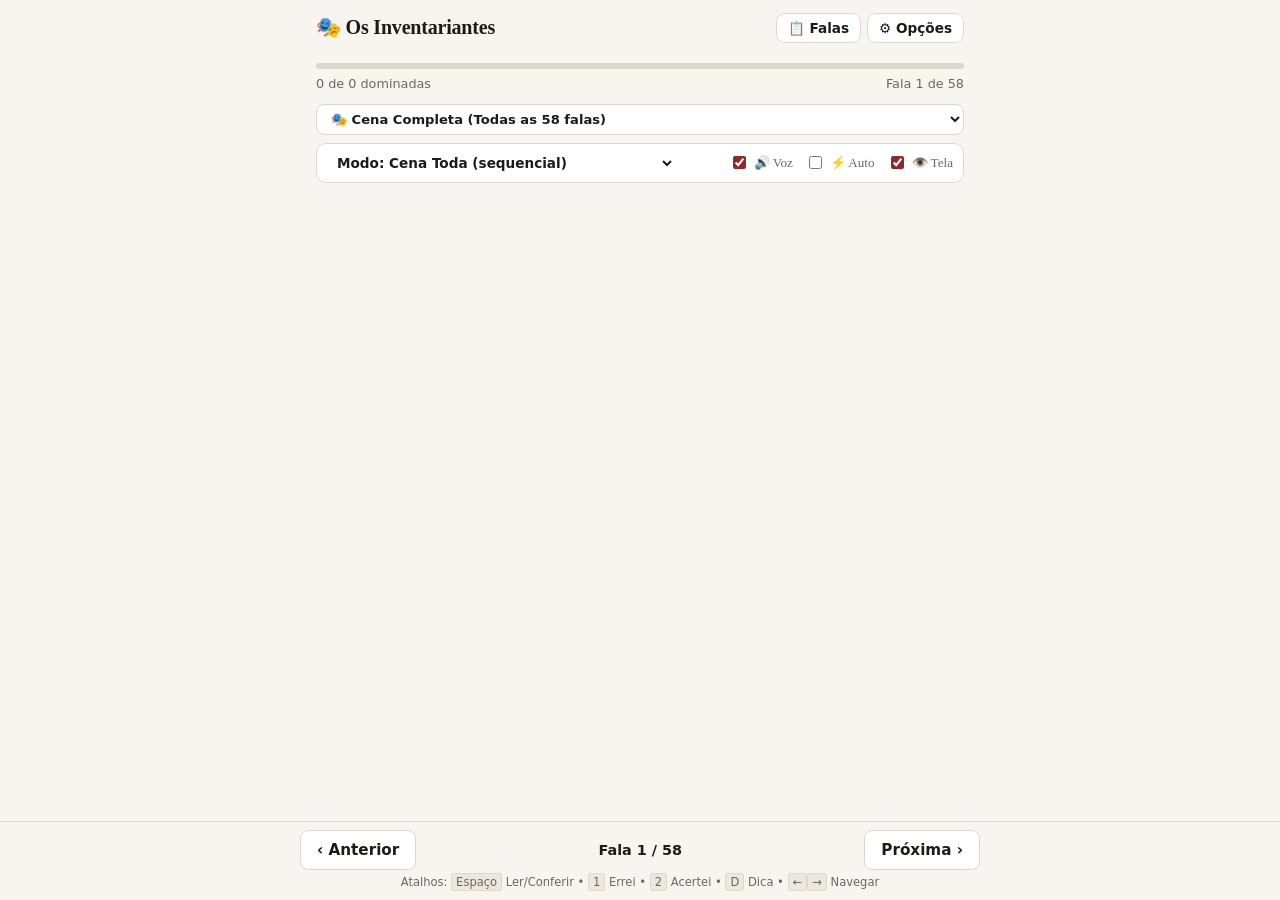
==== Ensaio · Os Inventariantes.html @ 1f0f0ea5 "feat: memorizador teatral PWA com modos de ensaio e audio do elenco" ====
<!DOCTYPE html>
<html lang="pt-BR">
<head>
  <meta charset="utf-8">
  <meta name="viewport" content="width=device-width, initial-scale=1, viewport-fit=cover">
  <meta name="theme-color" content="#8e2a2a">
  <meta name="apple-mobile-web-app-capable" content="yes">
  <meta name="apple-mobile-web-app-status-bar-style" content="black-translucent">
  <meta name="apple-mobile-web-app-title" content="Ensaio">
  <link rel="manifest" href="manifest.json">
  <link rel="icon" type="image/svg+xml" href="icon.svg">
  <link rel="apple-touch-icon" href="icon.svg">
  <title>🎭 Ensaio Teatral · Os Inventariantes</title>
  <style>
    :root {
      --bg: #f8f5f0;
      --card-bg: #ffffff;
      --fg: #1d1b18;
      --fg-muted: #6e675d;
      --border: #dfd7cb;
      --border-subtle: #eee7dc;
      --accent: #8e2a2a;
      --accent-hover: #752020;
      --accent-soft: rgba(142, 42, 42, 0.08);
      --accent-text: #ffffff;
      --success: #2e7d32;
      --success-soft: rgba(46, 125, 50, 0.12);
      --danger: #c62828;
      --danger-soft: rgba(198, 40, 40, 0.12);
      --hint-bg: #fff8e1;
      --hint-border: #ffd54f;
      --hint-fg: #8d6e15;
      --recording: #e53935;
      --shadow-sm: 0 2px 6px rgba(0, 0, 0, 0.04);
      --shadow-md: 0 4px 14px rgba(0, 0, 0, 0.07);
      box-sizing: border-box;
      padding-top: env(safe-area-inset-top, 0px);
      padding-bottom: env(safe-area-inset-bottom, 0px);
    }

    @media (prefers-color-scheme: dark) {
      :root:not([data-theme="light"]) {
        --bg: #141311;
        --card-bg: #1e1b17;
        --fg: #ede7dc;
        --fg-muted: #9c9486;
        --border: #353028;
        --border-subtle: #25221c;
        --accent: #e06e5e;
        --accent-hover: #ea8172;
        --accent-soft: rgba(224, 110, 94, 0.14);
        --accent-text: #141311;
        --success: #66bb6a;
        --success-soft: rgba(102, 187, 106, 0.15);
        --danger: #ef5350;
        --danger-soft: rgba(239, 83, 80, 0.15);
        --hint-bg: #2b2513;
        --hint-border: #795d13;
        --hint-fg: #ffe082;
        --recording: #ef5350;
        --shadow-sm: 0 2px 6px rgba(0, 0, 0, 0.25);
        --shadow-md: 0 4px 14px rgba(0, 0, 0, 0.35);
      }
    }

    :root[data-theme="dark"] {
      --bg: #141311;
      --card-bg: #1e1b17;
      --fg: #ede7dc;
      --fg-muted: #9c9486;
      --border: #353028;
      --border-subtle: #25221c;
      --accent: #e06e5e;
      --accent-hover: #ea8172;
      --accent-soft: rgba(224, 110, 94, 0.14);
      --accent-text: #141311;
      --success: #66bb6a;
      --success-soft: rgba(102, 187, 106, 0.15);
      --danger: #ef5350;
      --danger-soft: rgba(239, 83, 80, 0.15);
      --hint-bg: #2b2513;
      --hint-border: #795d13;
      --hint-fg: #ffe082;
      --recording: #ef5350;
    }

    *, *:before, *:after { box-sizing: inherit; }

    body {
      margin: 0;
      background: var(--bg);
      color: var(--fg);
      font-family: Georgia, 'Palatino Linotype', 'Book Antiqua', serif;
      line-height: 1.55;
      -webkit-font-smoothing: antialiased;
      -webkit-tap-highlight-color: transparent;
    }

    button, input, select, textarea {
      font-family: system-ui, -apple-system, BlinkMacSystemFont, "Segoe UI", Roboto, sans-serif;
    }

    .app-container {
      max-width: 680px;
      margin: 0 auto;
      padding: 12px 16px 88px;
      min-height: 100vh;
      display: flex;
      flex-direction: column;
    }

    /* HEADER */
    .app-header {
      margin-bottom: 12px;
    }

    .header-top {
      display: flex;
      justify-content: space-between;
      align-items: center;
      gap: 10px;
      margin-bottom: 8px;
    }

    .play-title {
      font-size: 1.25rem;
      font-weight: 700;
      margin: 0;
      letter-spacing: -0.01em;
      white-space: nowrap;
      overflow: hidden;
      text-overflow: ellipsis;
      display: flex;
      align-items: center;
      gap: 6px;
    }

    .header-actions {
      display: flex;
      gap: 6px;
    }

    .btn-header {
      background: var(--card-bg);
      border: 1px solid var(--border);
      color: var(--fg);
      border-radius: 9px;
      padding: 6px 11px;
      font-size: 0.85rem;
      font-weight: 600;
      cursor: pointer;
      display: inline-flex;
      align-items: center;
      gap: 4px;
      transition: all 0.15s ease;
      touch-action: manipulation;
    }
    .btn-header:hover {
      background: var(--border-subtle);
      border-color: var(--fg-muted);
    }

    /* TABS DE PERSONAGEM */
    .character-tabs {
      display: flex;
      gap: 8px;
      margin: 8px 0;
      overflow-x: auto;
      padding-bottom: 4px;
      scrollbar-width: none;
    }
    .character-tabs::-webkit-scrollbar { display: none; }

    .char-tab {
      background: var(--card-bg);
      border: 1px solid var(--border);
      color: var(--fg-muted);
      border-radius: 10px;
      padding: 8px 16px;
      font-size: 0.95rem;
      font-weight: 600;
      cursor: pointer;
      display: flex;
      align-items: center;
      gap: 6px;
      white-space: nowrap;
      transition: all 0.18s ease;
      touch-action: manipulation;
    }
    .char-tab.active {
      background: var(--accent);
      border-color: var(--accent);
      color: var(--accent-text);
      box-shadow: var(--shadow-sm);
    }
    .char-badge {
      font-size: 0.72rem;
      padding: 2px 7px;
      border-radius: 12px;
      background: rgba(0,0,0,0.07);
    }
    .char-tab.active .char-badge {
      background: rgba(255,255,255,0.22);
    }

    /* PROGRESS BAR */
    .progress-section {
      margin: 8px 0 10px;
    }
    .progress-bar-bg {
      height: 6px;
      background: var(--border);
      border-radius: 4px;
      overflow: hidden;
    }
    .progress-bar-fill {
      height: 100%;
      background: var(--accent);
      width: 0%;
      transition: width 0.3s ease;
    }
    .progress-info {
      display: flex;
      justify-content: space-between;
      font-size: 0.8rem;
      color: var(--fg-muted);
      margin-top: 5px;
      font-family: system-ui, sans-serif;
    }

    /* FILTRO DE BEATS DRAMÁTICOS */
    .beat-selector-bar {
      margin-bottom: 8px;
    }
    .beat-select {
      width: 100%;
      background: var(--card-bg);
      border: 1px solid var(--border);
      border-radius: 8px;
      padding: 6px 10px;
      font-size: 0.82rem;
      font-weight: 600;
      color: var(--fg);
      cursor: pointer;
    }

    /* TOOLBAR ROW */
    .toolbar-row {
      display: flex;
      justify-content: space-between;
      align-items: center;
      gap: 8px;
      flex-wrap: wrap;
      background: var(--card-bg);
      border: 1px solid var(--border);
      border-radius: 10px;
      padding: 6px 10px;
      margin-bottom: 10px;
    }
    .mode-select {
      background: transparent;
      border: none;
      color: var(--fg);
      font-size: 0.85rem;
      font-weight: 700;
      cursor: pointer;
      padding: 4px 6px;
      border-radius: 6px;
    }
    .mode-select:focus {
      outline: 2px solid var(--accent);
    }
    .toolbar-toggles {
      display: flex;
      gap: 12px;
      align-items: center;
    }
    .toggle-chip {
      font-size: 0.82rem;
      color: var(--fg-muted);
      cursor: pointer;
      display: flex;
      align-items: center;
      gap: 5px;
      user-select: none;
    }
    .toggle-chip input {
      accent-color: var(--accent);
      cursor: pointer;
    }

    /* STATUS DE VOZ E TOAST */
    .status-toast {
      font-size: 0.8rem;
      color: var(--fg-muted);
      font-family: system-ui, sans-serif;
      margin-bottom: 6px;
      min-height: 1.2em;
    }

    /* ÁREA DO ENSAIO */
    .rehearsal-card-container {
      flex: 1;
    }

    /* DIDASCÁLIA / AÇÃO DE CENA */
    .scene-direction {
      font-style: italic;
      color: var(--fg-muted);
      font-size: 0.92rem;
      background: var(--accent-soft);
      border-left: 3px solid var(--accent);
      padding: 8px 12px;
      border-radius: 6px;
      margin-bottom: 12px;
      line-height: 1.45;
    }

    /* CARTÃO DA DEIXA (CUE) */
    .cue-card {
      background: var(--card-bg);
      border: 1px solid var(--border);
      border-left: 4px solid var(--accent);
      border-radius: 12px;
      padding: 12px 14px;
      margin-bottom: 12px;
      box-shadow: var(--shadow-sm);
    }
    .cue-header {
      display: flex;
      justify-content: space-between;
      align-items: center;
      margin-bottom: 6px;
      flex-wrap: wrap;
      gap: 6px;
    }
    .cue-tag {
      font-size: 0.72rem;
      text-transform: uppercase;
      letter-spacing: 0.08em;
      font-weight: 700;
      color: var(--accent);
      font-family: system-ui, sans-serif;
      display: flex;
      align-items: center;
      gap: 6px;
    }
    .cue-actions {
      display: flex;
      gap: 6px;
      align-items: center;
    }
    .btn-cue-audio {
      background: transparent;
      border: 1px solid var(--border);
      border-radius: 6px;
      font-size: 0.75rem;
      padding: 3px 8px;
      cursor: pointer;
      color: var(--fg);
      font-weight: 600;
      transition: all 0.15s;
    }
    .btn-cue-audio:hover {
      border-color: var(--accent);
      color: var(--accent);
    }
    .btn-cue-record {
      background: transparent;
      border: 1px solid var(--border);
      border-radius: 6px;
      font-size: 0.75rem;
      padding: 3px 8px;
      cursor: pointer;
      color: var(--recording);
      font-weight: 600;
      transition: all 0.15s;
    }
    .cue-text {
      font-size: 1.05rem;
      color: var(--fg-muted);
      font-style: italic;
      line-height: 1.45;
      margin: 0;
    }
    .cue-highlight-end {
      color: var(--fg);
      font-weight: 600;
      font-style: normal;
    }

    /* CARTÃO DA FALA PRINCIPAL */
    .speech-card {
      background: var(--card-bg);
      border: 1px solid var(--border);
      border-radius: 14px;
      padding: 18px;
      box-shadow: var(--shadow-md);
      position: relative;
    }

    .card-meta-row {
      display: flex;
      justify-content: space-between;
      align-items: center;
      margin-bottom: 10px;
      padding-bottom: 8px;
      border-bottom: 1px solid var(--border-subtle);
    }
    .speaker-meta-left {
      display: flex;
      align-items: center;
      gap: 8px;
    }
    .speaker-name {
      font-family: system-ui, sans-serif;
      font-size: 0.88rem;
      font-weight: 700;
      letter-spacing: 0.08em;
      text-transform: uppercase;
      color: var(--fg);
    }
    .real-audio-badge {
      font-size: 0.7rem;
      padding: 2px 7px;
      border-radius: 10px;
      background: rgba(229, 57, 53, 0.12);
      color: var(--recording);
      font-weight: 700;
      font-family: system-ui, sans-serif;
    }
    .mastery-pill {
      font-family: system-ui, sans-serif;
      font-size: 0.78rem;
      font-weight: 600;
      padding: 3px 10px;
      border-radius: 12px;
      background: var(--border-subtle);
      color: var(--fg-muted);
    }
    .mastery-pill.lv0 { background: rgba(198, 40, 40, 0.1); color: var(--danger); }
    .mastery-pill.lv1, .mastery-pill.lv2 { background: rgba(230, 150, 0, 0.15); color: #b7791f; }
    .mastery-pill.lv3, .mastery-pill.lv4 { background: var(--success-soft); color: var(--success); }

    /* TEXTO DA FALA */
    .speech-content {
      font-size: 1.25rem;
      line-height: 1.6;
      margin: 14px 0 20px;
      word-break: break-word;
    }
    .speech-content .rubric {
      font-family: system-ui, sans-serif;
      font-style: italic;
      color: var(--fg-muted);
      font-size: 0.95rem;
      display: inline;
      padding: 0 3px;
    }
    .masked-word {
      letter-spacing: 0.12em;
      color: var(--fg-muted);
      font-weight: 600;
      background: var(--border-subtle);
      padding: 0 4px;
      border-radius: 4px;
    }
    .first-letter-word {
      color: var(--fg);
      font-weight: 700;
      background: var(--border-subtle);
      padding: 0 3px;
      border-radius: 3px;
    }
    .first-letter-word .dots {
      color: var(--fg-muted);
      letter-spacing: 0.08em;
      font-weight: normal;
    }
    .hint-revealed {
      background: var(--hint-bg);
      border-bottom: 2px solid var(--hint-border);
      color: var(--hint-fg);
      font-weight: 700;
      padding: 0 4px;
      border-radius: 3px;
    }
    .full-memory-placeholder {
      display: inline-block;
      font-style: italic;
      color: var(--fg-muted);
      font-size: 1rem;
      padding: 12px;
      background: var(--border-subtle);
      border-radius: 8px;
      width: 100%;
      text-align: center;
    }

    /* MODO PING-PONG / TIMER */
    .pingpong-timer-box {
      margin-bottom: 14px;
      text-align: center;
      padding: 12px;
      background: var(--accent-soft);
      border-radius: 10px;
      border: 1px solid var(--accent);
    }
    .pingpong-countdown {
      font-size: 2.2rem;
      font-weight: 800;
      color: var(--accent);
      font-family: system-ui, sans-serif;
      line-height: 1;
    }
    .pingpong-label {
      font-size: 0.82rem;
      color: var(--fg-muted);
      margin-top: 4px;
    }

    /* BARRA DE GRAVAÇÃO ATIVA */
    .recording-bar {
      display: flex;
      align-items: center;
      justify-content: space-between;
      padding: 8px 12px;
      background: rgba(229, 57, 53, 0.12);
      border: 1px solid var(--recording);
      border-radius: 8px;
      margin-bottom: 12px;
      font-family: system-ui, sans-serif;
      font-size: 0.85rem;
      color: var(--recording);
      font-weight: 700;
    }
    .recording-pulse {
      display: inline-block;
      width: 10px;
      height: 10px;
      border-radius: 50%;
      background: var(--recording);
      animation: pulse 1s infinite;
      margin-right: 6px;
    }
    @keyframes pulse {
      0% { opacity: 1; transform: scale(1); }
      50% { opacity: 0.3; transform: scale(1.3); }
      100% { opacity: 1; transform: scale(1); }
    }

    /* BOTÕES DE AÇÃO */
    .action-row {
      display: flex;
      gap: 10px;
      flex-wrap: wrap;
      align-items: center;
      margin-top: 14px;
    }

    .btn {
      min-height: 48px;
      padding: 0 18px;
      border-radius: 10px;
      font-size: 0.95rem;
      font-weight: 600;
      border: 1px solid var(--border);
      background: var(--card-bg);
      color: var(--fg);
      cursor: pointer;
      display: inline-flex;
      align-items: center;
      justify-content: center;
      gap: 6px;
      transition: transform 0.1s ease, background 0.15s ease, border-color 0.15s ease;
      touch-action: manipulation;
    }
    .btn:active {
      transform: scale(0.97);
    }
    .btn-primary {
      background: var(--accent);
      border-color: var(--accent);
      color: var(--accent-text);
      flex: 1;
      min-width: 140px;
    }
    .btn-primary:hover {
      background: var(--accent-hover);
      border-color: var(--accent-hover);
    }
    .btn-success {
      background: var(--success);
      border-color: var(--success);
      color: #fff;
      flex: 1;
    }
    .btn-danger {
      background: var(--danger);
      border-color: var(--danger);
      color: #fff;
      flex: 1;
    }
    .btn-hint {
      background: var(--hint-bg);
      border-color: var(--hint-border);
      color: var(--hint-fg);
    }
    .btn-record {
      border-color: var(--recording);
      color: var(--recording);
    }

    /* FOOTER FIXO / NAVEGAÇÃO */
    .app-footer {
      position: fixed;
      bottom: 0;
      left: 0;
      right: 0;
      background: var(--bg);
      border-top: 1px solid var(--border);
      padding: 8px 16px;
      padding-bottom: max(8px, env(safe-area-inset-bottom, 8px));
      z-index: 100;
      backdrop-filter: blur(10px);
      -webkit-backdrop-filter: blur(10px);
    }
    .footer-inner {
      max-width: 680px;
      margin: 0 auto;
    }
    .nav-controls {
      display: flex;
      justify-content: space-between;
      align-items: center;
      gap: 8px;
    }
    .btn-nav {
      background: var(--card-bg);
      border: 1px solid var(--border);
      color: var(--fg);
      border-radius: 8px;
      padding: 10px 16px;
      font-size: 0.95rem;
      font-weight: 600;
      cursor: pointer;
      touch-action: manipulation;
    }
    .btn-nav:disabled {
      opacity: 0.3;
      cursor: not-allowed;
    }
    .btn-nav-center {
      background: transparent;
      border: none;
      color: var(--fg);
      font-size: 0.9rem;
      font-weight: 700;
      cursor: pointer;
      padding: 8px;
      border-radius: 6px;
    }
    .keyboard-guide {
      font-size: 0.72rem;
      color: var(--fg-muted);
      text-align: center;
      margin-top: 4px;
      font-family: system-ui, sans-serif;
    }
    kbd {
      background: var(--border-subtle);
      border: 1px solid var(--border);
      border-radius: 3px;
      padding: 1px 4px;
      font-family: inherit;
    }

    /* MODAIS */
    .modal-backdrop {
      position: fixed;
      top: 0;
      left: 0;
      right: 0;
      bottom: 0;
      background: rgba(0, 0, 0, 0.6);
      z-index: 1000;
      display: flex;
      align-items: center;
      justify-content: center;
      padding: 16px;
      backdrop-filter: blur(4px);
    }
    .modal-backdrop[hidden] {
      display: none !important;
    }
    .modal-content {
      background: var(--bg);
      color: var(--fg);
      border: 1px solid var(--border);
      border-radius: 16px;
      width: 100%;
      max-width: 580px;
      max-height: 85vh;
      display: flex;
      flex-direction: column;
      box-shadow: 0 10px 30px rgba(0,0,0,0.3);
      overflow: hidden;
    }
    .modal-header {
      display: flex;
      justify-content: space-between;
      align-items: center;
      padding: 14px 18px;
      border-bottom: 1px solid var(--border);
    }
    .modal-header h2 {
      font-size: 1.15rem;
      margin: 0;
    }
    .btn-close {
      background: transparent;
      border: none;
      font-size: 1.4rem;
      cursor: pointer;
      color: var(--fg-muted);
      padding: 0 6px;
      line-height: 1;
    }
    .modal-filter-tabs {
      display: flex;
      gap: 6px;
      padding: 10px 18px;
      border-bottom: 1px solid var(--border-subtle);
      background: var(--card-bg);
      overflow-x: auto;
    }
    .filter-tab {
      background: transparent;
      border: 1px solid var(--border);
      color: var(--fg-muted);
      border-radius: 20px;
      padding: 4px 12px;
      font-size: 0.8rem;
      cursor: pointer;
      white-space: nowrap;
    }
    .filter-tab.active {
      background: var(--accent);
      border-color: var(--accent);
      color: var(--accent-text);
    }
    .modal-body {
      padding: 16px 18px;
      overflow-y: auto;
      flex: 1;
    }

    /* LISTA DO ÍNDICE */
    .index-item {
      padding: 10px 12px;
      border-radius: 8px;
      border: 1px solid var(--border-subtle);
      background: var(--card-bg);
      margin-bottom: 8px;
      cursor: pointer;
      display: flex;
      flex-direction: column;
      gap: 4px;
      transition: border-color 0.15s;
    }
    .index-item:hover {
      border-color: var(--accent);
    }
    .index-item.current {
      border-color: var(--accent);
      background: var(--accent-soft);
    }
    .index-item-meta {
      display: flex;
      justify-content: space-between;
      font-size: 0.78rem;
      font-family: system-ui, sans-serif;
    }
    .index-item-who {
      font-weight: 700;
      color: var(--fg);
    }
    .index-item-text {
      font-size: 0.92rem;
      color: var(--fg-muted);
      white-space: nowrap;
      overflow: hidden;
      text-overflow: ellipsis;
      margin: 0;
    }

    /* FORMULÁRIO DE OPÇÕES */
    .form-group {
      margin-bottom: 16px;
    }
    .form-group label {
      display: block;
      font-size: 0.85rem;
      font-weight: 600;
      margin-bottom: 6px;
      color: var(--fg);
      font-family: system-ui, sans-serif;
    }
    .form-control {
      width: 100%;
      padding: 8px 12px;
      border-radius: 8px;
      border: 1px solid var(--border);
      background: var(--card-bg);
      color: var(--fg);
      font-size: 0.9rem;
    }
    .voice-select-row {
      display: flex;
      gap: 8px;
      align-items: center;
    }
    textarea.form-control {
      font-family: monospace;
      font-size: 0.82rem;
      min-height: 160px;
      resize: vertical;
    }
  </style>
</head>
<body>
  <div class="app-container">
    <!-- HEADER -->
    <header class="app-header">
      <div class="header-top">
        <h1 class="play-title" id="playTitle">🎭 Os Inventariantes</h1>
        <div class="header-actions">
          <button id="btnOpenIndex" class="btn-header" title="Índice de Falas (Atalho: I)">📋 Falas</button>
          <button id="btnOpenSettings" class="btn-header" title="Opções & Vozes">⚙️ Opções</button>
        </div>
      </div>

      <!-- Abas de Personagens -->
      <div class="character-tabs" id="characterTabs"></div>

      <!-- Barra de Progresso e Métricas -->
      <div class="progress-section">
        <div class="progress-bar-bg">
          <div class="progress-bar-fill" id="progressBar"></div>
        </div>
        <div class="progress-info">
          <span id="masteryText">0 de 0 dominadas</span>
          <span id="counterText">Fala 1 de 58</span>
        </div>
      </div>

      <!-- Filtro de Beats Dramáticos -->
      <div class="beat-selector-bar">
        <select id="selectBeat" class="beat-select" title="Filtrar por bloco dramático da cena">
          <option value="all">🎭 Cena Completa (Todas as 58 falas)</option>
          <option value="0">Beat 1: A Fuga & A Captura (Falas 1-11)</option>
          <option value="1">Beat 2: A Arma & O Desprezo (Falas 12-23)</option>
          <option value="2">Beat 3: Os Primeiros Disparos (Falas 24-34)</option>
          <option value="3">Beat 4: O Desabafo dos 10 Anos (Falas 35-44)</option>
          <option value="4">Beat 5: A Loucura & Clímax (Falas 45-58)</option>
        </select>
      </div>

      <!-- Barra de Modos e Áudio -->
      <div class="toolbar-row">
        <div>
          <select id="selectMode" class="mode-select" title="Modo de ensaio">
            <option value="cena">Modo: Cena Toda (sequencial)</option>
            <option value="minhas">Modo: Só Minhas Falas + Deixas</option>
            <option value="fraquezas">Modo: Foco nas Fraquezas</option>
            <option value="pingpong">Modo: Ping-Pong de Deixas (Reflexo)</option>
            <option value="ponto">Modo: Ponto Eletrônico (Fone de Ouvido)</option>
          </select>
        </div>
        <div class="toolbar-toggles">
          <label class="toggle-chip" title="Ouvir áudio da fala do colega">
            <input type="checkbox" id="chkVoice" checked>
            <span>🔊 Voz</span>
          </label>
          <label class="toggle-chip" title="Avançar sozinho quando o colega terminar">
            <input type="checkbox" id="chkAutoAdvance">
            <span>⚡ Auto</span>
          </label>
          <label class="toggle-chip" title="Manter tela do celular ligada no ensaio">
            <input type="checkbox" id="chkWakeLock" checked>
            <span>👁️ Tela</span>
          </label>
        </div>
      </div>
      <div class="status-toast" id="statusMessage"></div>
    </header>

    <!-- ÁREA PRINCIPAL DO ENSAIO -->
    <main id="mainApp" class="rehearsal-card-container">
      <!-- Injetado dinamicamente via JavaScript -->
    </main>

    <!-- NAVEGAÇÃO FIXA NO RODAPÉ -->
    <footer class="app-footer">
      <div class="footer-inner">
        <div class="nav-controls">
          <button id="btnPrev" class="btn-nav" title="Fala anterior (←)">‹ Anterior</button>
          <button id="btnNavIndex" class="btn-nav-center" title="Abrir índice completo">
            <span id="navCounterLabel">Fala 1 / 58</span>
          </button>
          <button id="btnNext" class="btn-nav" title="Próxima fala (→)">Próxima ›</button>
        </div>
        <div class="keyboard-guide">
          Atalhos: <kbd>Espaço</kbd> Ler/Conferir • <kbd>1</kbd> Errei • <kbd>2</kbd> Acertei • <kbd>D</kbd> Dica • <kbd>←</kbd><kbd>→</kbd> Navegar
        </div>
      </div>
    </footer>
  </div>

  <!-- MODAL: ÍNDICE DE FALAS -->
  <div id="modalIndex" class="modal-backdrop" hidden>
    <div class="modal-content">
      <div class="modal-header">
        <h2>📋 Falas da Cena</h2>
        <button id="btnCloseIndex" class="btn-close" aria-label="Fechar">&times;</button>
      </div>
      <div class="modal-filter-tabs">
        <button class="filter-tab active" data-filter="all">Todas</button>
        <button class="filter-tab" data-filter="mine">Minhas falas</button>
        <button class="filter-tab" data-filter="weak">Em aprendizado</button>
        <button class="filter-tab" data-filter="recorded">Com voz real 🎙️</button>
      </div>
      <div class="modal-body" id="indexListContainer"></div>
    </div>
  </div>

  <!-- MODAL: OPÇÕES, VOZES E ROTEIRO -->
  <div id="modalSettings" class="modal-backdrop" hidden>
    <div class="modal-content">
      <div class="modal-header">
        <h2>⚙️ Opções & Vozes do Elenco</h2>
        <button id="btnCloseSettings" class="btn-close" aria-label="Fechar">&times;</button>
      </div>
      <div class="modal-body">
        <!-- Nível A: Seletor de Vozes Nativas do Celular -->
        <div class="form-group">
          <label>🎙️ Voz do Celular para SÉRGIO:</label>
          <div class="voice-select-row">
            <select id="voiceSelect_SERGIO" class="form-control"></select>
            <button class="btn" style="min-height:38px; padding:0 10px;" id="btnTestVoice_SERGIO">🔊</button>
          </div>
        </div>

        <div class="form-group">
          <label>🎙️ Voz do Celular para BÁRBARA:</label>
          <div class="voice-select-row">
            <select id="voiceSelect_BARBARA" class="form-control"></select>
            <button class="btn" style="min-height:38px; padding:0 10px;" id="btnTestVoice_BARBARA">🔊</button>
          </div>
        </div>

        <div class="form-group">
          <label for="rangeSpeechRate">Velocidade da Voz: <span id="rateLabel">0.95x</span></label>
          <input type="range" id="rangeSpeechRate" min="0.75" max="1.3" step="0.05" value="0.95" class="form-control">
        </div>

        <div class="form-group">
          <label>Gerenciar Áudios Reais Gravados:</label>
          <button id="btnClearAllRecordings" class="btn" style="width:100%; font-size:0.85rem; border-color:var(--border);">
            🗑️ Excluir todas as gravações de voz do elenco
          </button>
        </div>

        <div class="form-group">
          <label>Zerar Progresso:</label>
          <button id="btnResetProgress" class="btn" style="width:100%; border-color:var(--danger); color:var(--danger); font-size:0.85rem;">
            Zerar níveis de memorização deste personagem
          </button>
        </div>

        <hr style="border:none; border-top:1px solid var(--border); margin:20px 0;">

        <div class="form-group">
          <label for="scriptEditor">Texto da Peça (Formato Dramatúrgico):</label>
          <textarea id="scriptEditor" class="form-control"></textarea>
          <div style="display:flex; gap:8px; margin-top:8px;">
            <button id="btnSaveScript" class="btn btn-primary" style="flex:1;">Salvar e Carregar Texto</button>
            <button id="btnRestoreOriginal" class="btn" style="flex:1;">Restaurar "Os Inventariantes"</button>
          </div>
        </div>
      </div>
    </div>
  </div>

  <!-- TEXTO PADRÃO DA PEÇA -->
  <script type="text/plain" id="defaultPlay">**OS**** INVENTARIANTES**

**Texto Teatral de Walter Paiva (Adaptação Dramatúrgica Depurada e Lapidada)**

**Personagens:**

- **Juliano:** Um ancião mefítico (65 a 70 anos aproximadamente).

- **Bárbara:** Mulher de Juliano (60 a 65 anos aproximadamente).

- **Sérgio:** Filho de Juliano e Bárbara (35 anos aproximadamente).

**Cenário:**

Sala da casa de Sérgio. A linguagem cenográfica da peça deve traduzir uma atmosfera lúdica de sombria degradação.

*(Entra Juliano, um ancião mefítico pelas moléstias que o torturam com requintes de crueldade, movendo-se desesperadamente e com intensa fragilidade. Impossibilitado de falar, seus olhos turvos clamam por socorro. Em sua perseguição, entram Sérgio e Bárbara, cada qual com sua peculiar caracterização ameaçadora. Sérgio exala a agressividade irônica e cansada de quem definhou naquele ambiente; Bárbara traz uma rigidez contida, arrastando uma dor antiga. Sérgio delicia-se com a vulnerabilidade e o desespero do pai.)*

**SÉRGIO:** *(Sarcástico.)* Aonde vai com tanta pressa, papai?

**BÁRBARA:** Não corra, Juliano. Não corra mais!

**SÉRGIO:** Está desperdiçando seu tão precioso fôlego!

**BÁRBARA:** *(Tentando abraçá-lo com condescendência distante.)* Venha cá! *(Juliano tenta escapar das duas criaturas. Após correr muito, imobiliza-se. Está alucinado de dor. Fixa o olhar na plateia com grande dificuldade. Busca o olhar de Bárbara, mas ela desvia o rosto.)* O que está vendo, querido?

**SÉRGIO:** *(Dando uma gargalhada.)* Encontrou uma luz no fim do túnel? *(Aproxima-se.)* Aposto que é a morte vindo em sua direção... *(Juliano clama por todas as suas forças para fugir, mas não consegue mover um músculo sequer. Suas energias estão esgotadas. Fatalmente, só consegue suspirar.)*

**BÁRBARA:** *(Ajeita a cabeça de Juliano com frieza mecânica.)* Eu sabia que você não ia conseguir, Juliano. Sinto muito. *(Acomodando-o.)* Sente-se aqui e descanse.

**SÉRGIO:** *(Amarrando-o com ataduras usadas e sujas.)* Fique tranquilo. Isto é só para termos certeza de que você não fugirá de novo, seu cagão!

**BÁRBARA:** *(Censurando-o com voz seca.)* Sérgio!

**SÉRGIO:** *(Irônico.)* O que foi?

**BÁRBARA:** Você fala demais!

**SÉRGIO:** Como devo me dirigir a esta... assombração?

**BÁRBARA:** *(Chegando às lágrimas.)* Pare, Sérgio!

**SÉRGIO:** *(Abraçando-a.)* Ei, o que há? Nada disso, nada de lamentos. Já é tarde e todos têm seus objetivos nesta vida, *(Encara Juliano.)* por mais insanos que possam parecer a certos demônios... *(Voltando-se a Bárbara.)* E estamos aqui dispostos a cumprir a nossa missão "divina". Esqueceu, mamãe?

**BÁRBARA:** *(Encarando-o.)* Sérgio...

**SÉRGIO:** *(Acentuando a eloquência.)* Seja forte, dona Bárbara! Não deixe a emoção dissimular sua consciência. Pelo menos uma vez na vida, encare a realidade de frente!

**BÁRBARA:** *(Breve pausa. Vagarosamente, desenrola de um lenço um revólver. Fixa seu olhar em Juliano. Dirige-se a ele sendo seguida por Sérgio.)* Vamos acabar logo com isso. *(Sérgio aplaude. Juliano, atônito, procura livrar-se das amarras, mas não consegue.)*

**SÉRGIO:** Seja um bom menino e comporte-se!

**BÁRBARA:** *(Sentando-se ao lado de Juliano.)* Juliano, você está horrível. Seu aspecto é repugnante e nojento, o cheiro de sua pele chega a dar náuseas e você se sangra todo ao urinar.

**SÉRGIO:** *(Agarrando-o violentamente pelos testículos.)* Isto aqui fede, sangra e faz a gente vomitar! Está entendendo? *(Juliano solta um gemido abafado, quase desfalecendo.)* Que que há? Já cagou de novo? *(Examina-o. Grita.)* De novo? Sabe há quantos anos a gente aguenta isso? Alguma vez na vida você já limpou as suas cagadas? Responda!

**BÁRBARA:** *(Suspira.)* Não sabemos mais como cuidar de você, Juliano. Você não come mais nada. Não é mesmo, Sérgio? *(Sérgio continua examinando-o com desdém.)* Tudo lhe faz mal, Juliano. Também não sabemos quando descansa, pois você dorme com os olhos abertos! *(Amargurada.)* Estou assustada, Juliano. Não suporto mais!

**SÉRGIO:** *(Sorridente, pega a arma de Bárbara.)* Mas, veja só! Conseguimos, enfim, encontrar uma solução para esta tortura, um modo plenamente justo de realizar este ato de misericórdia familiar. *(Fitando-o nos olhos.)* Chame de eutanásia, se quiser.

**BÁRBARA:** Desejamos que tudo termine bem, Juliano. Sem dor, sem sofrimento...

**SÉRGIO:** Sem culpa, também!

**BÁRBARA:** Sim, é isto. Suplicamos que o destino decida tudo — somente ele.

**SÉRGIO:** *(Prepara o revólver entusiasticamente.)* Pronto: a “roleta russa” pode começar. O revólver é passado a cada jogador, que deverá acionar o gatilho contra a própria cabeça. Se a câmara estiver vazia e ressoar apenas um “clic”, muito bem: é um ponto. Do contrário, é o perdedor... *(Sorrindo.)* para sempre! *(Aponta a arma contra a própria têmpora.)* Posso começar? *(Momento de hesitação. O clima é tenso. Aciona o gatilho. Disparo 1 — Sérgio: apenas um "clic". Alívio sutil na cena. A arma é passada para Bárbara.)*

**BÁRBARA:** *(Colocando-se em pé.)* Sabe, Juliano. A proposta foi de Sérgio, mas eu gostei muito da ideia. Dessa forma não há injustiça, não há erro. Ninguém aqui está assassinando ninguém. Eu preciso acreditar que o destino de cada um aqui será o mesmo de antes, entende? Só estamos dando um jeito de apressar as coisas... *(Engatilha o revólver.)* Eu pensei que iria sofrer neste momento, Juliano. Mas, pelo contrário, estou sentindo uma sensação boa, muito boa. Uma sensação de alívio... *(Suspira.)* Sinto que talvez eu possa descansar, enfim. *(Virando-se para Sérgio, que lhe estende um sorriso.)* A propósito, Juliano, é preciso que saiba que, se você for o perdedor, um novo mundo será tomado em nossas vidas. *(Encarando-o.)* Mas, se um de nós deixar de viver, o outro continuará cuidando de você – amargurado ou não. *(Encostando a arma no crânio e fechando os olhos.)* Que tudo siga o seu caminho... *(Aciona o gatilho. Disparo 2 — Bárbara: apenas um “clic”. Chora em silêncio.)*

**SÉRGIO:** *(Toma a arma com ímpeto, encarando Juliano, que se contorce em pavor.)* Muito bem, meu pai: chegou a sua vez de jogar! Está ansioso, não? Dá para perceber. *(Forte.)* Eu queria ter um espelho aqui para você ver a sua fuça roxa de pavor!

**BÁRBARA:** Sérgio!

**SÉRGIO:** *(Extremamente irônico. Juliano tenta mover a cabeça.)* Oh, queira desculpar-me. Havia me esquecido que, além de mudo, você está quase completamente cego, também. É uma pena que talvez não consiga mesmo se ver assim: tão ativo, disposto, cheio de energia — até tentando lutar como um homem de verdade. *(Acentuando a eloquência.)* Só que é tarde demais para você buscar um ideal. *(Engatilha a arma. Aponta a arma para Juliano, que permanece inerte, incapaz de segurar o objeto.)* Mesmo que seja o ideal de viver! *(Constatando a incapacidade do pai, Sérgio encosta a arma na própria cabeça.)* Como você nunca consegue fazer nada... eu jogo por você! *(Aciona o gatilho. Disparo 3 — Sérgio joga por Juliano: câmara vazia. Permanece em silêncio por um segundo. Encarando a nuca de Juliano.)* Por que você voltou?

**BÁRBARA:** *(Em tom baixo.)* Ele não tinha para onde ir.

**SÉRGIO:** *(Rindo sem humor, numa respiração curta.)* Não tinha... Pai pródigo. Sumiu quando eu era um garoto e voltou dez anos atrás arrebentado, arrastando esse bagaço pra cá. *(Pausa.)* Dez anos. Limpando fralda. Lavando pus. Larguei o curso... larguei o trabalho... larguei tudo. Eu fiquei nesta casa por você, mãe.

*(Silêncio denso. Bárbara desvia o olhar lentamente, incapaz de olhar para Sérgio.)*

**SÉRGIO:** *(Voz baixa.)* Quando ele ainda tinha braço pra rachar a sua cara... eu entrava na frente. E quando ele voltou caindo aos pedaços... você nem precisou pedir. Eu vi nos seus olhos. Como é que eu ia embora?

**BÁRBARA:** *(Com voz rasgada.)* Eu devia ter mandado você ir.

**SÉRGIO:** *(Seco.)* Você nunca mandou.

**BÁRBARA:** *(Pausa longa. Olha para a parede desbotada.)* Eu sei. Eu tinha pavor de ficar sozinha com os restos dele. *(Passa a mão pelo próprio braço.)* Eu vi a sua vida parar aqui do meu lado, Sérgio... e eu me calei.

*(Sérgio engole em seco. Limpa o rosto com brutalidade. Respira fundo, força um sorriso largo e assume novamente uma postura empertigada, usando a teatralidade como escudo.)*

**SÉRGIO:** *(Com ironia grandiloquente.)* Mas passaram-se os anos, dona Bárbara... e é muito bom saber que, dentro de alguns instantes, eu poderei começar tudo de novo! Embora eu já esteja com esta idade e tão atormentado por tudo isso, pode acreditar que estou com mais garra do que nunca! Fatalmente, irei reconquistar o meu espaço neste mundo tão grande e maravilhoso! *(Olhando para o revólver.)* Ou, se o jogo do destino preferir assim, irei brilhar em outra dimensão. Lá no alto, com certeza, entre os mais lindos deuses do Olimpo! *(Dá uma risada histriônica. Encosta a arma na própria têmpora.)* Você admira esta minha força, não é mesmo, pai? Confesse! Eu sei o porquê: eu simplesmente represento toda aquela determinação que você sempre quis possuir um dia na vida e nunca conseguiu. Sempre evitou, fugiu ou fracassou! *(Segura o queixo de Juliano, direcionando o rosto do pai para si, embora saiba da visão quase nula dele.)* Olhe para mim, "papai"! Veja o meu sorriso, sinta o brilho dos meus olhos: eu quero que você olhe para mim! *(Sérgio aciona o gatilho. Disparo 4 — Sérgio: câmara vazia. Pausa. Sérgio sorri.)* Ainda está vivo? Até que suas pontes de safena estão mais sólidas do que eu pensava... *(Oferece o revólver a Bárbara. Bárbara recua dois passos, encarando a arma com pavor.)*

**BÁRBARA:** *(Grito contido.)* Chega!

**SÉRGIO:** *(Estranhando.)* O que houve?

**BÁRBARA:** Pare, Sérgio. Por favor, pare!

**SÉRGIO:** *(Segurando o revólver. Balança a cabeça negativamente.)* Não, minha mãe!

**BÁRBARA:** Sérgio! Pense bem no que estamos fazendo. Não tem sentido!

**SÉRGIO:** É claro que tem!

**BÁRBARA:** Sinto que vou morrer!

**SÉRGIO:** *(Num tom baixo, definitivo.)* Talvez, mãe!

**BÁRBARA:** Sérgio. Ouça-me!

**SÉRGIO:** É a sua vez de jogar, dona Bárbara. *(Grita.)* Jogue agora!

**BÁRBARA:** *(Súplice.)* Não...

**SÉRGIO:** *(Voz embargada.)* Pois, então, eu jogo por você!

**BÁRBARA:** *(Sobressalto.)* Não! *(Sérgio encosta a arma na própria cabeça e dispara. Disparo 5 — Sérgio joga por Bárbara: câmara vazia. O estalo seco ecoa. Bárbara e Sérgio se agarram num abraço tenso e exausto. Juliano move os lábios sem emitir som, tremendo na cadeira. Sérgio e Bárbara soltam-se lentamente e olham para Juliano com um sorriso estático. Dirigem-se a ele.)*

**SÉRGIO:** *(Numa melodia sarcástica.)* Olá, perdedor! Este é o disparo número seis!

**BÁRBARA:** *(Carinhosa.)* Descanse em paz, querido. Seja feliz.

**SÉRGIO:** *(Radiante.)* Bem feliz!

**BÁRBARA:** *(Ajeita o colarinho sujo de Juliano com cuidado automático. Beija-lhe a testa.)* Fique tranquilo. Não vai doer nada!

**SÉRGIO:** *(Tira um lenço do bolso, limpa delicadamente uma nesga de saliva no canto da boca de Juliano.)* Sabe por que você tem medo da morte? Porque você nunca teve coragem de viver!

**BÁRBARA:** Lembre-se agora dos bons momentos, querido.

**SÉRGIO:** Viva este momento como nunca!

**BÁRBARA:** Adeus... *(Sérgio engatilha o revólver e o encosta na têmpora de Juliano. Blecaute imediato. Ouve-se o disparo seco. Foco de luz em resistência sobre Juliano morto na cadeira de rodas. A cadeira gira lentamente e a iluminação vai se esvaziando até a escuridão total.)*

**SÉRGIO:** *(Em off. Num sussurro comedido.)* Perdão, pai!

**FIM**</script>

  <!-- LÓGICA DO APLICATIVO -->
  <script>
    /* ==========================================================================
       APLICATIVO DE ENSAIO E MEMORIZAÇÃO TEATRAL (PWA MOBILE)
       ========================================================================== */

    const $ = id => document.getElementById(id);
    const escapeHtml = str => (str || '').replace(/[&<>]/g, c => ({ '&': '&amp;', '<': '&lt;', '>': '&gt;' }[c]));

    // BEATS DRAMÁTICOS DE "OS INVENTARIANTES"
    const DRAMA_BEATS = [
      { name: "Beat 1: A Fuga & A Captura (Falas 1-11)", start: 0, end: 10 },
      { name: "Beat 2: A Arma & O Desprezo (Falas 12-23)", start: 11, end: 22 },
      { name: "Beat 3: Os Primeiros Disparos (Falas 24-34)", start: 23, end: 33 },
      { name: "Beat 4: O Desabafo dos 10 Anos (Falas 35-44)", start: 34, end: 43 },
      { name: "Beat 5: A Loucura & Clímax (Falas 45-58)", start: 44, end: 57 }
    ];

    // ESTADO GLOBAL
    let speeches = [];
    let characters = [];
    let selectedActor = '';
    let currentIndex = 0;
    let rehearsalMode = 'cena'; // 'cena' | 'minhas' | 'fraquezas' | 'pingpong' | 'ponto'
    let selectedBeat = 'all'; // 'all' ou índice do beat
    let masteryLevels = [];
    let isRevealed = false;
    let hintsUsedThisLine = 0;
    let partnerVoiceEnabled = true;
    let autoAdvanceEnabled = false;
    let wakeLockEnabled = true;
    let speechRate = 0.95;
    let availableVoices = [];
    let activeUtterance = null;
    let activeAudioPlayer = null;
    let autoAdvanceTimer = null;
    let wakeLock = null;

    // Gravação de voz real
    let mediaRecorder = null;
    let audioChunks = [];
    let recordingTimer = null;
    let recordingSeconds = 0;
    let recordingTargetIndex = -1;
    let isRecordingNow = false;

    // Estado do Ping-Pong e Ponto
    let pingPongCountdown = 4;
    let pingPongInterval = null;
    let pontoStep = 0; // 0=deixa, 1=espera ator, 2=sussurro

    /* ==========================================================================
       PWA SERVICE WORKER & WAKE LOCK
       ========================================================================== */
    if ('serviceWorker' in navigator) {
      window.addEventListener('load', () => {
        navigator.serviceWorker.register('./sw.js').catch(() => {});
      });
    }

    async function updateWakeLock() {
      try {
        if (wakeLockEnabled && 'wakeLock' in navigator) {
          if (!wakeLock) {
            wakeLock = await navigator.wakeLock.request('screen');
            wakeLock.addEventListener('release', () => { wakeLock = null; });
          }
        } else if (!wakeLockEnabled && wakeLock) {
          await wakeLock.release();
          wakeLock = null;
        }
      } catch (err) {}
    }

    document.addEventListener('visibilitychange', () => {
      if (document.visibilityState === 'visible' && wakeLockEnabled) {
        updateWakeLock();
      }
    });

    function triggerHaptic(type = 'tap') {
      try {
        if ('vibrate' in navigator) {
          if (type === 'tap') navigator.vibrate(25);
          else if (type === 'success') navigator.vibrate([20, 30, 20]);
          else if (type === 'error') navigator.vibrate([40, 50, 40]);
        }
      } catch (e) {}
    }

    /* ==========================================================================
       INDEXEDDB: GRAVAÇÃO DA VOZ REAL DO ELENCO (NÍVEL C)
       ========================================================================== */
    let dbInstance = null;
    function getIndexedDB() {
      if (dbInstance) return Promise.resolve(dbInstance);
      return new Promise((resolve, reject) => {
        const req = indexedDB.open('EnsaioTeatralDB', 1);
        req.onupgradeneeded = (e) => {
          const db = e.target.result;
          if (!db.objectStoreNames.contains('recordings')) {
            db.createObjectStore('recordings', { keyPath: 'id' });
          }
        };
        req.onsuccess = () => {
          dbInstance = req.result;
          resolve(dbInstance);
        };
        req.onerror = () => reject(req.error);
      });
    }

    async function saveCastAudio(speechIdx, blob) {
      const db = await getIndexedDB();
      return new Promise((resolve, reject) => {
        const tx = db.transaction('recordings', 'readwrite');
        tx.objectStore('recordings').put({ id: speechIdx, blob, timestamp: Date.now() });
        tx.oncomplete = () => resolve();
        tx.onerror = () => reject(tx.error);
      });
    }

    async function getCastAudio(speechIdx) {
      const db = await getIndexedDB();
      return new Promise((resolve, reject) => {
        const tx = db.transaction('recordings', 'readonly');
        const req = tx.objectStore('recordings').get(speechIdx);
        req.onsuccess = () => resolve(req.result ? req.result.blob : null);
        req.onerror = () => reject(req.error);
      });
    }

    async function deleteCastAudio(speechIdx) {
      const db = await getIndexedDB();
      return new Promise((resolve, reject) => {
        const tx = db.transaction('recordings', 'readwrite');
        tx.objectStore('recordings').delete(speechIdx);
        tx.oncomplete = () => resolve();
        tx.onerror = () => reject(tx.error);
      });
    }

    async function clearAllCastAudios() {
      const db = await getIndexedDB();
      return new Promise((resolve, reject) => {
        const tx = db.transaction('recordings', 'readwrite');
        tx.objectStore('recordings').clear();
        tx.oncomplete = () => resolve();
        tx.onerror = () => reject(tx.error);
      });
    }

    /* ==========================================================================
       PARSER DRAMATÚRGICO
       ========================================================================== */
    function parseScriptText(rawText) {
      const lines = rawText.split(/\r?\n/);
      const parsed = [];
      let pendingDirections = [];

      for (let rawLine of lines) {
        const line = rawLine.trim();
        if (!line) continue;

        const charMatch = line.match(/^\*\*([^*:]+):\*\*\s*(.*)$/);
        if (charMatch) {
          const who = charMatch[1].trim();
          const rawContent = charMatch[2].trim();

          if (!rawContent && (who === 'Personagens' || who === 'Cenário' || who === 'Texto')) {
            continue;
          }

          const regex = /(\*?\([^\)]+\)\*?)/g;
          const parts = rawContent.split(regex);
          const segments = [];
          const spokenParts = [];

          for (let part of parts) {
            if (!part) continue;
            const isRubric = /^\*?\(.*\)\*?$/.test(part.trim());
            if (isRubric) {
              const cleanRubric = part.replace(/^\*?\(\s*/, '').replace(/\s*\)\*?$/, '').replace(/\*/g, '').trim();
              if (cleanRubric) segments.push({ type: 'rubric', text: cleanRubric });
            } else {
              const cleanText = part.replace(/\*/g, '').trim();
              if (cleanText) {
                segments.push({ type: 'speech', text: cleanText });
                spokenParts.push(cleanText);
              }
            }
          }

          if (segments.length > 0) {
            parsed.push({
              who,
              segments,
              spokenText: spokenParts.join(' '),
              directions: [...pendingDirections]
            });
            pendingDirections = [];
          }
        } else if (line.startsWith('*(') && line.endsWith(')*')) {
          const cleanDir = line.slice(2, -2).replace(/\*/g, '').trim();
          pendingDirections.push(cleanDir);
        }
      }

      return parsed;
    }

    /* ==========================================================================
       MECANISMO DE MÁSCARA E MEMORIZAÇÃO
       ========================================================================== */
    function hashCoord(i, j) {
      let x = (i * 73856093) ^ (j * 19349663);
      x = Math.imul(x ^ (x >>> 13), 1274126177);
      return Math.abs(x ^ (x >>> 16)) % 100;
    }

    function maskWord(word, mode) {
      const match = word.match(/^([^\p{L}\p{N}]*)([\p{L}\p{N}]+)([^\p{L}\p{N}]*)$/u);
      if (!match) return escapeHtml(word);
      const [, lead, core, trail] = match;

      if (mode === 'initial') {
        const first = core[0];
        const restDots = '.'.repeat(Math.max(1, Math.min(3, core.length - 1)));
        return `${escapeHtml(lead)}<span class="first-letter-word">${escapeHtml(first)}<span class="dots">${restDots}</span></span>${escapeHtml(trail)}`;
      } else {
        const blank = '_'.repeat(Math.max(2, core.length));
        return `${escapeHtml(lead)}<span class="masked-word">${blank}</span>${escapeHtml(trail)}`;
      }
    }

    function renderSpeechHtml(speechObj, speechIndex, level, hintsRevealed) {
      if (level === 0 || isRevealed) {
        return speechObj.segments.map(seg => {
          if (seg.type === 'rubric') {
            return ` <span class="rubric">(${escapeHtml(seg.text)})</span> `;
          }
          return escapeHtml(seg.text);
        }).join('');
      }

      if (level >= 4 && hintsRevealed === 0) {
        const totalWords = speechObj.spokenText.split(/\s+/).filter(Boolean).length;
        return speechObj.segments.map(seg => {
          if (seg.type === 'rubric') {
            return ` <span class="rubric">(${escapeHtml(seg.text)})</span> `;
          }
          return '';
        }).join('') + `<div class="full-memory-placeholder">🔒 De memória total (${totalWords} palavras) — diga em voz alta!</div>`;
      }

      let wordCounter = 0;
      let hintGiven = 0;

      return speechObj.segments.map(seg => {
        if (seg.type === 'rubric') {
          return ` <span class="rubric">(${escapeHtml(seg.text)})</span> `;
        }

        const words = seg.text.split(/(\s+)/);
        return words.map(w => {
          if (/^\s+$/.test(w) || !w) return w;
          const currentWordIdx = wordCounter++;

          let isHidden = false;
          let mode = 'blank';

          if (level === 1) {
            isHidden = hashCoord(speechIndex, currentWordIdx) < 35;
          } else if (level === 2) {
            isHidden = hashCoord(speechIndex, currentWordIdx) < 68;
          } else if (level === 3) {
            isHidden = true;
            mode = 'initial';
          } else if (level >= 4) {
            isHidden = true;
            mode = 'blank';
          }

          if (isHidden && hintGiven < hintsRevealed) {
            hintGiven++;
            return `<span class="hint-revealed" title="Palavra revelada">${escapeHtml(w)}</span>`;
          }

          if (isHidden) {
            return maskWord(w, mode);
          }
          return escapeHtml(w);
        }).join('');
      }).join('');
    }

    /* ==========================================================================
       ÁUDIO HÍBRIDO (VOZ REAL OU SINTETIZADOR DE VOZ)
       ========================================================================== */
    function loadVoices() {
      try {
        if (window.speechSynthesis) {
          availableVoices = speechSynthesis.getVoices() || [];
          populateVoiceSelectors();
        }
      } catch (e) {
        availableVoices = [];
      }
    }

    if (window.speechSynthesis) {
      loadVoices();
      try { speechSynthesis.addEventListener('voiceschanged', loadVoices); } catch (e) {}
    }

    function populateVoiceSelectors() {
      const ptVoices = availableVoices.filter(v => /^pt/i.test(v.lang));
      const listToUse = ptVoices.length > 0 ? ptVoices : availableVoices;

      ['SERGIO', 'BARBARA'].forEach(charKey => {
        const select = $('voiceSelect_' + charKey);
        if (!select) return;
        const savedVoiceName = localStorage.getItem('voice_actor_' + charKey);

        select.innerHTML = listToUse.map(v => {
          const isSelected = savedVoiceName ? v.name === savedVoiceName : (charKey === 'BARBARA' ? /female|feminina|luciana|francisca/i.test(v.name) : true);
          return `<option value="${escapeHtml(v.name)}" ${isSelected ? 'selected' : ''}>${escapeHtml(v.name)} (${v.lang})</option>`;
        }).join('');
      });
    }

    function stopAllAudio() {
      if (autoAdvanceTimer) {
        clearTimeout(autoAdvanceTimer);
        autoAdvanceTimer = null;
      }
      if (pingPongInterval) {
        clearInterval(pingPongInterval);
        pingPongInterval = null;
      }
      if (activeAudioPlayer) {
        activeAudioPlayer.pause();
        activeAudioPlayer = null;
      }
      try {
        if (window.speechSynthesis) speechSynthesis.cancel();
      } catch (e) {}
      activeUtterance = null;
    }

    async function playSpeechAudio(speechIndex, onEndCallback) {
      stopAllAudio();
      if (speechIndex < 0 || speechIndex >= speeches.length) return;

      const currentSpeech = speeches[speechIndex];

      // 1. Tenta reproduzir áudio gravado do elenco (Nível C)
      try {
        const castBlob = await getCastAudio(speechIndex);
        if (castBlob) {
          const audioUrl = URL.createObjectURL(castBlob);
          const audio = new Audio(audioUrl);
          activeAudioPlayer = audio;
          audio.onended = () => {
            URL.revokeObjectURL(audioUrl);
            activeAudioPlayer = null;
            if (onEndCallback) onEndCallback();
          };
          audio.onerror = () => {
            activeAudioPlayer = null;
            speakSynthesized(currentSpeech.spokenText, currentSpeech.who, onEndCallback);
          };
          audio.play();
          showStatus('▶️ Tocando voz real gravada do elenco...');
          return;
        }
      } catch (e) {}

      // 2. Se não houver gravação, usa o sintetizador de voz (Nível A)
      speakSynthesized(currentSpeech.spokenText, currentSpeech.who, onEndCallback);
    }

    function speakSynthesized(text, characterName, onEndCallback) {
      if (!window.speechSynthesis || !window.SpeechSynthesisUtterance) {
        showStatus('Voz indisponível neste navegador.');
        return;
      }

      try {
        loadVoices();
        const utterance = new SpeechSynthesisUtterance(text);
        utterance.lang = 'pt-BR';

        // Recupera voz específica escolhida pelo usuário
        const charKey = characterName.toUpperCase().includes('BÁRBARA') || characterName.toUpperCase().includes('BARBARA') ? 'BARBARA' : 'SERGIO';
        const savedVoiceName = localStorage.getItem('voice_actor_' + charKey);

        let chosenVoice = availableVoices.find(v => v.name === savedVoiceName);
        if (!chosenVoice) {
          chosenVoice = availableVoices.find(v => /^pt[-_]BR/i.test(v.lang)) || availableVoices.find(v => /^pt/i.test(v.lang));
        }
        if (chosenVoice) utterance.voice = chosenVoice;

        utterance.pitch = characterName.startsWith('B') ? 1.15 : 0.85;
        utterance.rate = speechRate;

        utterance.onstart = () => showStatus('');
        utterance.onend = () => {
          activeUtterance = null;
          if (onEndCallback) onEndCallback();
        };
        utterance.onerror = (e) => {
          if (e.error !== 'canceled' && e.error !== 'interrupted') {
            showStatus('Erro no áudio (' + (e.error || 'falha') + ').');
          }
        };

        activeUtterance = utterance;
        setTimeout(() => {
          try { speechSynthesis.speak(utterance); } catch (e) {}
        }, 50);
      } catch (e) {
        showStatus('Erro ao inicializar voz.');
      }
    }

    function showStatus(msg) {
      const el = $('statusMessage');
      if (el) el.textContent = msg;
    }

    /* ==========================================================================
       GRAVAÇÃO DE VOZ (MICROFONE NATIVO)
       ========================================================================== */
    async function startCastRecording(speechIndex) {
      try {
        stopAllAudio();
        const stream = await navigator.mediaDevices.getUserMedia({ audio: true });
        audioChunks = [];
        mediaRecorder = new MediaRecorder(stream);
        recordingTargetIndex = speechIndex;
        isRecordingNow = true;

        mediaRecorder.ondataavailable = e => {
          if (e.data.size > 0) audioChunks.push(e.data);
        };

        mediaRecorder.onstop = async () => {
          const blob = new Blob(audioChunks, { type: 'audio/webm' });
          stream.getTracks().forEach(t => t.stop());
          await saveCastAudio(speechIndex, blob);
          isRecordingNow = false;
          showStatus('Gravação salva com sucesso!');
          triggerHaptic('success');
          renderView();
        };

        mediaRecorder.start();
        recordingSeconds = 0;
        renderView();

        recordingTimer = setInterval(() => {
          recordingSeconds++;
          const recCounter = $('recSeconds');
          if (recCounter) recCounter.textContent = `${recordingSeconds}s`;
        }, 1000);

      } catch (err) {
        alert('Não foi possível acessar o microfone. Verifique as permissões do navegador.');
        isRecordingNow = false;
        renderView();
      }
    }

    function stopCastRecording() {
      if (recordingTimer) clearInterval(recordingTimer);
      if (mediaRecorder && mediaRecorder.state !== 'inactive') {
        mediaRecorder.stop();
      }
    }

    /* ==========================================================================
       GESTÃO DE ESTADO & ARMAZENAMENTO (LOCALSTORAGE)
       ========================================================================== */
    function getStorageKey() {
      return 'memorizador_niveis_' + (selectedActor || 'padrao');
    }

    function loadProgress() {
      try {
        const saved = JSON.parse(localStorage.getItem(getStorageKey()));
        if (Array.isArray(saved) && saved.length === speeches.length) {
          masteryLevels = saved;
          return;
        }
      } catch (e) {}
      masteryLevels = speeches.map(() => 0);
    }

    function saveProgress() {
      try {
        localStorage.setItem(getStorageKey(), JSON.stringify(masteryLevels));
      } catch (e) {}
    }

    function loadSettings() {
      try {
        const rate = parseFloat(localStorage.getItem('memorizador_rate'));
        if (!isNaN(rate)) speechRate = rate;
        $('rangeSpeechRate').value = speechRate;
        $('rateLabel').textContent = speechRate.toFixed(2) + 'x';

        partnerVoiceEnabled = localStorage.getItem('memorizador_voice') !== 'false';
        $('chkVoice').checked = partnerVoiceEnabled;

        autoAdvanceEnabled = localStorage.getItem('memorizador_autoadvance') === 'true';
        $('chkAutoAdvance').checked = autoAdvanceEnabled;

        wakeLockEnabled = localStorage.getItem('memorizador_wakelock') !== 'false';
        $('chkWakeLock').checked = wakeLockEnabled;
        updateWakeLock();

        const savedMode = localStorage.getItem('memorizador_mode');
        if (savedMode) {
          rehearsalMode = savedMode;
          $('selectMode').value = savedMode;
        }
      } catch (e) {}
    }

    function saveSettings() {
      try {
        localStorage.setItem('memorizador_rate', speechRate.toString());
        localStorage.setItem('memorizador_voice', partnerVoiceEnabled.toString());
        localStorage.setItem('memorizador_autoadvance', autoAdvanceEnabled.toString());
        localStorage.setItem('memorizador_wakelock', wakeLockEnabled.toString());
        localStorage.setItem('memorizador_mode', rehearsalMode);
      } catch (e) {}
    }

    /* ==========================================================================
       NAVEGAÇÃO E FILTROS DE BEATS
       ========================================================================== */
    function getActiveBeatRange() {
      if (selectedBeat === 'all') return { start: 0, end: speeches.length - 1 };
      const b = DRAMA_BEATS[parseInt(selectedBeat, 10)];
      return b ? { start: b.start, end: Math.min(speeches.length - 1, b.end) } : { start: 0, end: speeches.length - 1 };
    }

    function getFilteredSpeechIndices() {
      const range = getActiveBeatRange();
      const list = [];
      for (let i = range.start; i <= range.end; i++) {
        if (i < speeches.length) list.push(i);
      }
      return list;
    }

    function getMySpeechIndices() {
      const filtered = getFilteredSpeechIndices();
      return filtered.filter(i => speeches[i].who === selectedActor);
    }

    function pickNextWeakness() {
      const myIndices = getMySpeechIndices();
      if (myIndices.length === 0) return 0;
      if (myIndices.length === 1) return myIndices[0];

      const weights = myIndices.map(i => Math.pow(5 - (masteryLevels[i] || 0), 2));
      const totalWeight = weights.reduce((a, b) => a + b, 0);

      let random = Math.random() * totalWeight;
      let chosen = myIndices[0];
      for (let k = 0; k < myIndices.length; k++) {
        random -= weights[k];
        if (random <= 0) {
          chosen = myIndices[k];
          break;
        }
      }

      if (chosen === currentIndex && myIndices.length > 1) {
        return pickNextWeakness();
      }
      return chosen;
    }

    function goToSpeech(index, triggerAudio = true) {
      stopAllAudio();
      const range = getActiveBeatRange();
      currentIndex = Math.max(range.start, Math.min(range.end, index));
      isRevealed = false;
      hintsUsedThisLine = 0;

      renderView();

      if (!triggerAudio || currentIndex >= speeches.length) return;

      const currentSpeech = speeches[currentIndex];
      const isPartner = currentSpeech.who !== selectedActor;

      if (rehearsalMode === 'pingpong') {
        startPingPongFlow();
        return;
      }

      if (rehearsalMode === 'ponto') {
        startPontoFlow();
        return;
      }

      if (isPartner && partnerVoiceEnabled) {
        playSpeechAudio(currentIndex, () => {
          if (autoAdvanceEnabled && currentSpeech.who !== selectedActor) {
            showStatus('Avançando para sua vez...');
            autoAdvanceTimer = setTimeout(() => {
              showStatus('');
              advanceNext();
            }, 600);
          }
        });
      }
    }

    function advanceNext() {
      const range = getActiveBeatRange();
      if (rehearsalMode === 'fraquezas') {
        goToSpeech(pickNextWeakness());
      } else if (rehearsalMode === 'minhas' || rehearsalMode === 'pingpong' || rehearsalMode === 'ponto') {
        const myIndices = getMySpeechIndices();
        const next = myIndices.find(i => i > currentIndex);
        if (next !== undefined) {
          goToSpeech(next);
        } else {
          goToSpeech(myIndices[0] || range.start);
        }
      } else {
        if (currentIndex < range.end) {
          goToSpeech(currentIndex + 1);
        } else {
          renderSceneFinished();
        }
      }
    }

    function advancePrev() {
      const range = getActiveBeatRange();
      if (rehearsalMode === 'minhas' || rehearsalMode === 'pingpong' || rehearsalMode === 'ponto') {
        const myIndices = getMySpeechIndices();
        const prev = [...myIndices].reverse().find(i => i < currentIndex);
        if (prev !== undefined) goToSpeech(prev);
      } else {
        if (currentIndex > range.start) goToSpeech(currentIndex - 1);
      }
    }

    /* ==========================================================================
       MODOS ESPECIAIS: PING-PONG E PONTO AUDITIVO
       ========================================================================== */
    function startPingPongFlow() {
      // No modo ping-pong, toca a deixa do parceiro e inicia contador de reação
      const prevIdx = currentIndex - 1;
      const prevSpeech = speeches[prevIdx];
      pingPongCountdown = 4;

      if (prevSpeech && prevSpeech.who !== selectedActor && partnerVoiceEnabled) {
        playSpeechAudio(prevIdx, () => {
          runPingPongTimer();
        });
      } else {
        runPingPongTimer();
      }
    }

    function runPingPongTimer() {
      pingPongCountdown = 4;
      renderView();
      if (pingPongInterval) clearInterval(pingPongInterval);
      pingPongInterval = setInterval(() => {
        pingPongCountdown--;
        const box = $('pingPongCountdownNum');
        if (box) box.textContent = pingPongCountdown;
        if (pingPongCountdown <= 0) {
          clearInterval(pingPongInterval);
          pingPongInterval = null;
          isRevealed = true;
          triggerHaptic('tap');
          renderView();
        }
      }, 1000);
    }

    function startPontoFlow() {
      // 1. Toca a deixa do parceiro
      const prevIdx = currentIndex - 1;
      const prevSpeech = speeches[prevIdx];
      const currentSpeech = speeches[currentIndex];
      const wordCount = currentSpeech.spokenText.split(/\s+/).length;
      const pauseDuration = Math.max(2500, wordCount * 380 + 1000);

      showStatus('🎧 Modo Ponto: Ouvindo a deixa...');
      const runMyTurn = () => {
        showStatus('🎙️ Sua vez de falar em voz alta...');
        autoAdvanceTimer = setTimeout(() => {
          showStatus('👂 Ponto no ouvido: conferindo fala...');
          playSpeechAudio(currentIndex, () => {
            showStatus('Avançando...');
            autoAdvanceTimer = setTimeout(advanceNext, 1200);
          });
        }, pauseDuration);
      };

      if (prevSpeech && prevSpeech.who !== selectedActor) {
        playSpeechAudio(prevIdx, runMyTurn);
      } else {
        runMyTurn();
      }
    }

    /* ==========================================================================
       RENDERIZADOR DE INTERFACE
       ========================================================================== */
    async function updateHeaderStats() {
      $('characterTabs').innerHTML = characters.map(c => {
        const isCurrent = c === selectedActor;
        const total = speeches.filter(s => s.who === c).length;
        const mastered = speeches.map((s, i) => s.who === c && (masteryLevels[i] || 0) >= 3 ? 1 : 0).reduce((a, b) => a + b, 0);
        return `<button class="char-tab ${isCurrent ? 'active' : ''}" data-actor="${escapeHtml(c)}">
          ${escapeHtml(c)} <span class="char-badge">${mastered}/${total}</span>
        </button>`;
      }).join('');

      const myIndices = getMySpeechIndices();
      const masteredCount = myIndices.filter(i => (masteryLevels[i] || 0) >= 3).length;
      const pct = myIndices.length > 0 ? Math.round((100 * masteredCount) / myIndices.length) : 0;

      $('progressBar').style.width = pct + '%';
      $('masteryText').textContent = `${masteredCount} de ${myIndices.length} dominadas (${pct}%)`;
      $('counterText').textContent = `Fala ${currentIndex + 1} de ${speeches.length}`;
      $('navCounterLabel').textContent = `Fala ${currentIndex + 1} / ${speeches.length}`;

      const range = getActiveBeatRange();
      $('btnPrev').disabled = currentIndex <= range.start;
      $('btnNext').disabled = currentIndex >= range.end;
    }

    async function renderView() {
      await updateHeaderStats();

      if (currentIndex >= speeches.length) {
        renderSceneFinished();
        return;
      }

      const speech = speeches[currentIndex];
      const isMyTurn = speech.who === selectedActor;
      const level = masteryLevels[currentIndex] || 0;
      let html = '';

      // Verifica se existe áudio real gravado desta fala
      const hasRealAudio = await getCastAudio(currentIndex);

      // Barra de gravação ativa se estiver gravando agora
      if (isRecordingNow) {
        html += `
          <div class="recording-bar">
            <span><span class="recording-pulse"></span>Gravando áudio real do elenco...</span>
            <span id="recSeconds">${recordingSeconds}s</span>
            <button class="btn btn-record" style="min-height:36px; padding:0 12px; background:#fff;" id="btnStopRecord">⏹️ Parar e Salvar</button>
          </div>
        `;
      }

      // Didascálias de cena antecedentes
      if (speech.directions && speech.directions.length > 0) {
        html += speech.directions.map(d => `<div class="scene-direction">🎭 ${escapeHtml(d)}</div>`).join('');
      }

      if (!isMyTurn) {
        // VISÃO: FALA DO COLEGA
        html += `
          <div class="speech-card">
            <div class="card-meta-row">
              <div class="speaker-meta-left">
                <span class="speaker-name">${escapeHtml(speech.who)}</span>
                ${hasRealAudio ? `<span class="real-audio-badge">🎙️ Áudio Real</span>` : ''}
              </div>
              <span class="mastery-pill">Fala do parceiro</span>
            </div>
            <div class="speech-content">
              ${speech.segments.map(seg => seg.type === 'rubric' ? ` <span class="rubric">(${escapeHtml(seg.text)})</span> `; : escapeHtml(seg.text)).join('')}
            </div>
            <div class="action-row">
              <button class="btn btn-audio" id="btnSpeakPartner">🔊 Ouvir</button>
              <button class="btn btn-record" id="btnRecordPartner">${hasRealAudio ? '🎙️ Regravar voz real' : '🎙️ Gravar voz real'}</button>
              ${hasRealAudio ? `<button class="btn" style="min-width:44px; padding:0 10px;" id="btnDeleteCastAudio" title="Excluir gravação">🗑️</button>` : ''}
              <button class="btn btn-primary" id="btnContinuePartner">Minha vez ›</button>
            </div>
          </div>
        `;
      } else {
        // VISÃO: MINHA FALA

        // 1. Cartão da Deixa (Cue do parceiro anterior)
        const prevSpeech = speeches[currentIndex - 1];
        let cueHtml = '';
        if (prevSpeech) {
          const hasPrevRealAudio = await getCastAudio(currentIndex - 1);
          if (prevSpeech.who !== selectedActor) {
            // Destaque nas últimas palavras para facilitar o gatilho teatral
            const cueWords = prevSpeech.spokenText.split(' ');
            const cueStart = cueWords.slice(0, Math.max(0, cueWords.length - 4)).join(' ');
            const cueEnd = cueWords.slice(-4).join(' ');

            cueHtml = `
              <div class="cue-card">
                <div class="cue-header">
                  <span class="cue-tag">A Deixa (${escapeHtml(prevSpeech.who)}) ${hasPrevRealAudio ? '🎙️' : ''}</span>
                  <div class="cue-actions">
                    <button class="btn-cue-audio" id="btnSpeakCue">🔊 Ouvir</button>
                    <button class="btn-cue-record" id="btnRecordCue">${hasPrevRealAudio ? '🎙️ Regravar' : '🎙️ Gravar colega'}</button>
                  </div>
                </div>
                <p class="cue-text">“${escapeHtml(cueStart)} <span class="cue-highlight-end">${escapeHtml(cueEnd)}</span>”</p>
              </div>
            `;
          } else {
            cueHtml = `<div class="cue-card"><span class="cue-tag">Continuação</span><p class="cue-text"><i>(continuação da sua fala)</i></p></div>`;
          }
        } else {
          cueHtml = `<div class="cue-card"><span class="cue-tag">Abertura</span><p class="cue-text"><i>(a cena começa com você)</i></p></div>`;
        }
        html += cueHtml;

        // Modo Ping-Pong de Deixas
        if (rehearsalMode === 'pingpong' && !isRevealed) {
          html += `
            <div class="pingpong-timer-box">
              <div class="pingpong-countdown" id="pingPongCountdownNum">${pingPongCountdown}</div>
              <div class="pingpong-label">⚡ Dispare a fala assim que a deixa terminar!</div>
            </div>
          `;
        }

        // 2. Cartão Principal da Minha Fala
        const levelNames = [
          '1 · Leitura Completa',
          '2 · Poucas Lacunas',
          '3 · Muitas Lacunas',
          '4 · Primeiras Letras',
          '5 · De Memória Total'
        ];

        html += `
          <div class="speech-card">
            <div class="card-meta-row">
              <div class="speaker-meta-left">
                <span class="speaker-name">${escapeHtml(speech.who)}</span>
                ${hasRealAudio ? `<span class="real-audio-badge">🎙️ Minha Gravação</span>` : ''}
              </div>
              <span class="mastery-pill lv${level}">${levelNames[level]}</span>
            </div>
            <div class="speech-content" id="speechDisplay">
              ${renderSpeechHtml(speech, currentIndex, level, hintsUsedThisLine)}
            </div>
            <div class="action-row">
        `;

        if (level === 0) {
          html += `
            <button class="btn btn-audio" id="btnAudioMy">🔊 Ouvir</button>
            <button class="btn btn-primary" id="btnHideWords">Já li — Esconder palavras ➔</button>
          `;
        } else if (!isRevealed) {
          html += `
            <button class="btn btn-hint" id="btnHint" title="Revela a próxima palavra oculta (D)">💡 Dica</button>
            <button class="btn btn-audio" id="btnAudioMy">🔊 Ouvir</button>
            <button class="btn btn-primary" id="btnCheck">👁️ Conferir (Espaço)</button>
          `;
        } else {
          html += `
            <button class="btn btn-danger" id="btnWrong">❌ Errei (1)</button>
            <button class="btn btn-success" id="btnCorrect">✅ Acertei (2)</button>
            <button class="btn btn-audio" id="btnAudioMy">🔊</button>
          `;
        }

        html += `
            </div>
          </div>
        `;
      }

      $('mainApp').innerHTML = html;
    }

    function renderSceneFinished() {
      $('mainApp').innerHTML = `
        <div class="speech-card" style="text-align:center; padding:36px 20px;">
          <h2 style="font-size:1.4rem; margin-bottom:12px;">🎭 Fim do Bloco / Cena!</h2>
          <p style="color:var(--fg-muted); margin-bottom:24px;">Você percorreu todas as falas selecionadas deste ensaio.</p>
          <div style="display:flex; gap:10px; justify-content:center; flex-wrap:wrap;">
            <button class="btn btn-primary" id="btnRestartScene">Recomeçar bloco</button>
            <button class="btn" id="btnReviewWeak">Treinar só fraquezas</button>
          </div>
        </div>
      `;
    }

    /* ==========================================================================
       AÇÕES DO ENSAIO
       ========================================================================== */
    function handleActionClick(id) {
      triggerHaptic('tap');
      const currentSpeech = speeches[currentIndex];

      if (id === 'btnSpeakPartner' || id === 'btnAudioMy') {
        playSpeechAudio(currentIndex);
      } else if (id === 'btnSpeakCue') {
        if (currentIndex > 0) playSpeechAudio(currentIndex - 1);
      } else if (id === 'btnRecordPartner') {
        startCastRecording(currentIndex);
      } else if (id === 'btnRecordCue') {
        if (currentIndex > 0) startCastRecording(currentIndex - 1);
      } else if (id === 'btnStopRecord') {
        stopCastRecording();
      } else if (id === 'btnDeleteCastAudio') {
        if (confirm('Excluir o áudio gravado desta fala?')) {
          deleteCastAudio(currentIndex).then(() => renderView());
        }
      } else if (id === 'btnContinuePartner') {
        advanceNext();
      } else if (id === 'btnHideWords') {
        masteryLevels[currentIndex] = 1;
        saveProgress();
        renderView();
      } else if (id === 'btnHint') {
        hintsUsedThisLine++;
        renderView();
      } else if (id === 'btnCheck') {
        isRevealed = true;
        renderView();
      } else if (id === 'btnCorrect') {
        triggerHaptic('success');
        const cur = masteryLevels[currentIndex] || 0;
        masteryLevels[currentIndex] = Math.min(4, cur + 1);
        saveProgress();
        advanceNext();
      } else if (id === 'btnWrong') {
        triggerHaptic('error');
        const cur = masteryLevels[currentIndex] || 0;
        masteryLevels[currentIndex] = Math.max(0, cur - 1);
        saveProgress();
        advanceNext();
      } else if (id === 'btnRestartScene') {
        const range = getActiveBeatRange();
        goToSpeech(range.start);
      } else if (id === 'btnReviewWeak') {
        rehearsalMode = 'fraquezas';
        $('selectMode').value = 'fraquezas';
        goToSpeech(pickNextWeakness());
      }
    }

    /* ==========================================================================
       MODAL DE ÍNDICE DE FALAS
       ========================================================================== */
    let currentFilter = 'all';

    async function renderIndexModal() {
      const container = $('indexListContainer');
      const range = getActiveBeatRange();
      let items = [];

      for (let idx = range.start; idx <= range.end; idx++) {
        if (idx < speeches.length) {
          const s = speeches[idx];
          const hasRec = await getCastAudio(idx);
          items.push({ ...s, index: idx, level: masteryLevels[idx] || 0, hasRec });
        }
      }

      if (currentFilter === 'mine') {
        items = items.filter(s => s.who === selectedActor);
      } else if (currentFilter === 'weak') {
        items = items.filter(s => s.who === selectedActor && s.level < 3);
      } else if (currentFilter === 'recorded') {
        items = items.filter(s => s.hasRec);
      }

      if (items.length === 0) {
        container.innerHTML = `<p style="color:var(--fg-muted); text-align:center; padding:20px;">Nenhuma fala encontrada neste filtro.</p>`;
        return;
      }

      container.innerHTML = items.map(item => {
        const isCurrent = item.index === currentIndex;
        const isMine = item.who === selectedActor;
        const badge = isMine ? `<span class="mastery-pill lv${item.level}">Nível ${item.level + 1}</span>` : `<span class="mastery-pill">Colega</span>`;
        return `
          <div class="index-item ${isCurrent ? 'current' : ''}" data-idx="${item.index}">
            <div class="index-item-meta">
              <span class="index-item-who">#${item.index + 1} · ${escapeHtml(item.who)} ${item.hasRec ? '🎙️' : ''}</span>
              ${badge}
            </div>
            <p class="index-item-text">${escapeHtml(item.spokenText || item.segments.map(s => s.text).join(' '))}</p>
          </div>
        `;
      }).join('');
    }

    /* ==========================================================================
       INICIALIZAÇÃO E EVENTOS
       ========================================================================== */
    function initializeApp() {
      const savedScript = localStorage.getItem('memorizador_custom_script');
      const scriptText = savedScript || $('defaultPlay').textContent;
      $('scriptEditor').value = scriptText;

      speeches = parseScriptText(scriptText);
      characters = [...new Set(speeches.map(s => s.who))];

      const savedActor = localStorage.getItem('memorizador_actor');
      selectedActor = (savedActor && characters.includes(savedActor)) ? savedActor : characters[0] || '';

      loadSettings();
      loadProgress();
      populateVoiceSelectors();

      const range = getActiveBeatRange();
      currentIndex = range.start;
      goToSpeech(currentIndex, false);
    }

    // CLIQUES DE INTERFACE
    document.addEventListener('click', (e) => {
      const actorBtn = e.target.closest('[data-actor]');
      if (actorBtn) {
        const actor = actorBtn.dataset.actor;
        if (actor && actor !== selectedActor) {
          selectedActor = actor;
          localStorage.setItem('memorizador_actor', selectedActor);
          loadProgress();
          const first = getMySpeechIndices()[0];
          goToSpeech(first !== undefined ? first : 0);
        }
        return;
      }

      const indexItem = e.target.closest('[data-idx]');
      if (indexItem) {
        const idx = parseInt(indexItem.dataset.idx, 10);
        if (!isNaN(idx)) {
          $('modalIndex').hidden = true;
          goToSpeech(idx);
        }
        return;
      }

      if (e.target.id) {
        handleActionClick(e.target.id);
      }
    });

    // RODAPÉ
    $('btnPrev').onclick = advancePrev;
    $('btnNext').onclick = advanceNext;
    $('btnNavIndex').onclick = () => {
      renderIndexModal();
      $('modalIndex').hidden = false;
    };
    $('btnOpenIndex').onclick = () => {
      renderIndexModal();
      $('modalIndex').hidden = false;
    };
    $('btnCloseIndex').onclick = () => $('modalIndex').hidden = true;

    // FILTRO DE BEATS
    $('selectBeat').onchange = (e) => {
      selectedBeat = e.target.value;
      const range = getActiveBeatRange();
      goToSpeech(range.start);
    };

    // FILTROS DO ÍNDICE
    document.querySelectorAll('.filter-tab').forEach(btn => {
      btn.onclick = () => {
        document.querySelectorAll('.filter-tab').forEach(b => b.classList.remove('active'));
        btn.classList.add('active');
        currentFilter = btn.dataset.filter;
        renderIndexModal();
      };
    });

    // MODAL DE CONFIGURAÇÕES
    $('btnOpenSettings').onclick = () => {
      populateVoiceSelectors();
      $('modalSettings').hidden = false;
    };
    $('btnCloseSettings').onclick = () => $('modalSettings').hidden = true;

    $('rangeSpeechRate').oninput = (e) => {
      speechRate = parseFloat(e.target.value);
      $('rateLabel').textContent = speechRate.toFixed(2) + 'x';
      saveSettings();
    };

    $('chkVoice').onchange = (e) => {
      partnerVoiceEnabled = e.target.checked;
      saveSettings();
    };

    $('chkAutoAdvance').onchange = (e) => {
      autoAdvanceEnabled = e.target.checked;
      saveSettings();
    };

    $('chkWakeLock').onchange = (e) => {
      wakeLockEnabled = e.target.checked;
      saveSettings();
      updateWakeLock();
    };

    $('selectMode').onchange = (e) => {
      rehearsalMode = e.target.value;
      saveSettings();
      if (rehearsalMode === 'fraquezas') {
        goToSpeech(pickNextWeakness());
      } else if (rehearsalMode === 'minhas' || rehearsalMode === 'pingpong' || rehearsalMode === 'ponto') {
        const myIndices = getMySpeechIndices();
        if (!myIndices.includes(currentIndex)) {
          goToSpeech(myIndices[0] || 0);
        } else {
          goToSpeech(currentIndex);
        }
      } else {
        renderView();
      }
    };

    // VOZES ESPECÍFICAS (NÍVEL A)
    $('voiceSelect_SERGIO').onchange = (e) => {
      localStorage.setItem('voice_actor_SERGIO', e.target.value);
    };
    $('voiceSelect_BARBARA').onchange = (e) => {
      localStorage.setItem('voice_actor_BARBARA', e.target.value);
    };
    $('btnTestVoice_SERGIO').onclick = () => speakSynthesized('Aonde vai com tanta pressa, papai?', 'SÉRGIO');
    $('btnTestVoice_BARBARA').onclick = () => speakSynthesized('Não corra, Juliano. Não corra mais!', 'BÁRBARA');

    $('btnClearAllRecordings').onclick = () => {
      if (confirm('Tem certeza que deseja apagar todos os áudios reais gravados?')) {
        clearAllCastAudios().then(() => {
          alert('Gravações removidas.');
          renderView();
        });
      }
    };

    $('btnResetProgress').onclick = () => {
      if (confirm(`Zerar todo o histórico de memorização para ${selectedActor}?`)) {
        masteryLevels = speeches.map(() => 0);
        saveProgress();
        renderView();
        $('modalSettings').hidden = true;
      }
    };

    $('btnSaveScript').onclick = () => {
      const text = $('scriptEditor').value.trim();
      if (!text) return;
      localStorage.setItem('memorizador_custom_script', text);
      $('modalSettings').hidden = true;
      initializeApp();
    };

    $('btnRestoreOriginal').onclick = () => {
      if (confirm('Restaurar o texto original de "Os Inventariantes"?')) {
        localStorage.removeItem('memorizador_custom_script');
        $('modalSettings').hidden = true;
        initializeApp();
      }
    };

    // ATALHOS DE TECLADO (DESKTOP)
    window.addEventListener('keydown', (e) => {
      if (e.target.tagName === 'INPUT' || e.target.tagName === 'TEXTAREA' || e.target.tagName === 'SELECT') return;

      if (e.key === 'Escape') {
        $('modalIndex').hidden = true;
        $('modalSettings').hidden = true;
        return;
      }

      if (e.key === 'i' || e.key === 'I') {
        e.preventDefault();
        const m = $('modalIndex');
        m.hidden = !m.hidden;
        if (!m.hidden) renderIndexModal();
        return;
      }

      const currentSpeech = speeches[currentIndex];
      const isMyTurn = currentSpeech && currentSpeech.who === selectedActor;
      const level = masteryLevels[currentIndex] || 0;

      if (e.key === 'ArrowRight') {
        e.preventDefault();
        advanceNext();
      } else if (e.key === 'ArrowLeft') {
        e.preventDefault();
        advancePrev();
      } else if (e.key === ' ' || e.code === 'Space') {
        e.preventDefault();
        if (!isMyTurn) advanceNext();
        else if (level === 0) handleActionClick('btnHideWords');
        else if (!isRevealed) handleActionClick('btnCheck');
        else handleActionClick('btnCorrect');
      } else if (e.key === 'd' || e.key === 'D') {
        e.preventDefault();
        if (isMyTurn && !isRevealed && level > 0) handleActionClick('btnHint');
      } else if (e.key === '1') {
        e.preventDefault();
        if (isMyTurn && isRevealed) handleActionClick('btnWrong');
      } else if (e.key === '2') {
        e.preventDefault();
        if (isMyTurn && isRevealed) handleActionClick('btnCorrect');
      } else if (e.key === 'r' || e.key === 'R' || e.key === 'o' || e.key === 'O') {
        e.preventDefault();
        if (currentSpeech) playSpeechAudio(currentIndex);
      }
    });

    initializeApp();
  </script>
</body>
</html>
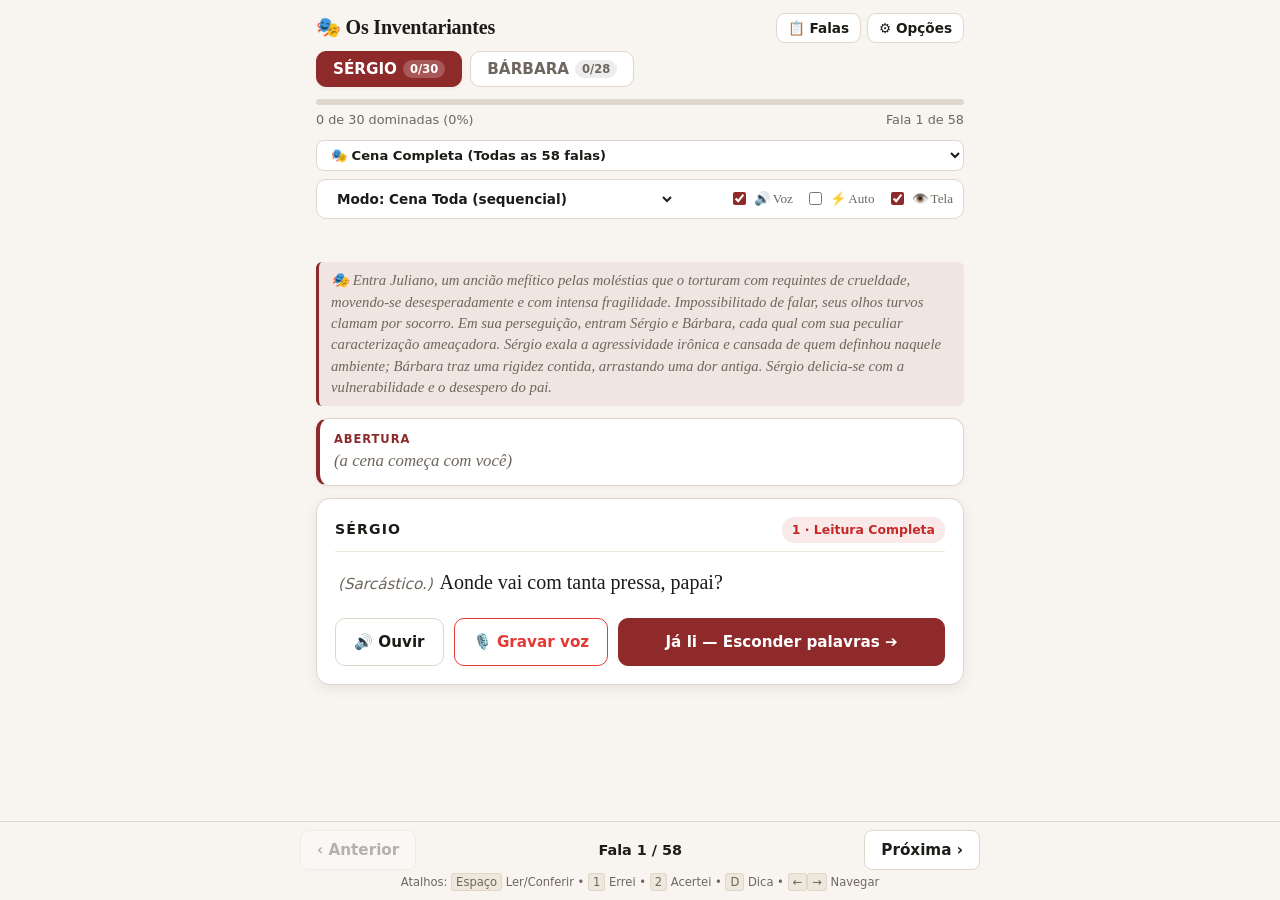
==== commit f19bb500: "fix: compatibilidade de gravacao de audio no iOS Safari, backup/restauracao de dados e gravacao da p" ====
--- a/Ensaio · Os Inventariantes.html
+++ b/Ensaio · Os Inventariantes.html
@@ -103,7 +103,7 @@
     .app-container {
       max-width: 680px;
       margin: 0 auto;
-      padding: 12px 16px 88px;
+      padding: 12px 16px 120px;
       min-height: 100vh;
       display: flex;
       flex-direction: column;
@@ -971,6 +971,23 @@
           </button>
         </div>
 
+        <!-- Backup & Restauração -->
+        <div class="form-group" style="background:var(--border-subtle); padding:12px; border-radius:10px;">
+          <label>💾 Backup de Segurança (Dados e Vozes):</label>
+          <p style="font-size:0.78rem; color:var(--fg-muted); margin:0 0 8px;">
+            Baixe um arquivo com todas as suas gravações reais e progresso para não perder nada se limpar ou trocar de celular.
+          </p>
+          <div style="display:flex; gap:8px;">
+            <button id="btnExportBackup" class="btn" style="flex:1; min-height:40px; font-size:0.85rem;">
+              📤 Exportar Backup
+            </button>
+            <label class="btn" style="flex:1; min-height:40px; font-size:0.85rem; cursor:pointer; text-align:center; display:inline-flex; align-items:center; justify-content:center;">
+              📥 Restaurar
+              <input type="file" id="fileImportBackup" accept=".json" style="display:none;">
+            </label>
+          </div>
+        </div>
+
         <div class="form-group">
           <label>Zerar Progresso:</label>
           <button id="btnResetProgress" class="btn" style="width:100%; border-color:var(--danger); color:var(--danger); font-size:0.85rem;">
@@ -1564,15 +1581,23 @@
       if (el) el.textContent = msg;
     }
 
-    /* ==========================================================================
-       GRAVAÇÃO DE VOZ (MICROFONE NATIVO)
-       ========================================================================== */
+    function getSupportedMimeType() {
+      if (typeof MediaRecorder === 'undefined') return '';
+      const types = ['audio/mp4', 'audio/webm;codecs=opus', 'audio/webm', 'audio/aac'];
+      for (const t of types) {
+        if (MediaRecorder.isTypeSupported(t)) return t;
+      }
+      return '';
+    }
+
     async function startCastRecording(speechIndex) {
       try {
         stopAllAudio();
         const stream = await navigator.mediaDevices.getUserMedia({ audio: true });
         audioChunks = [];
-        mediaRecorder = new MediaRecorder(stream);
+        const mimeType = getSupportedMimeType();
+        const options = mimeType ? { mimeType } : {};
+        mediaRecorder = new MediaRecorder(stream, options);
         recordingTargetIndex = speechIndex;
         isRecordingNow = true;
 
@@ -1581,7 +1606,8 @@
         };
 
         mediaRecorder.onstop = async () => {
-          const blob = new Blob(audioChunks, { type: 'audio/webm' });
+          const finalMime = mediaRecorder.mimeType || mimeType || 'audio/webm';
+          const blob = new Blob(audioChunks, { type: finalMime });
           stream.getTracks().forEach(t => t.stop());
           await saveCastAudio(speechIndex, blob);
           isRecordingNow = false;
@@ -1598,6 +1624,9 @@
           recordingSeconds++;
           const recCounter = $('recSeconds');
           if (recCounter) recCounter.textContent = `${recordingSeconds}s`;
+          if (recordingSeconds >= 60) {
+            stopCastRecording();
+          }
         }, 1000);
 
       } catch (err) {
@@ -1608,7 +1637,10 @@
     }
 
     function stopCastRecording() {
-      if (recordingTimer) clearInterval(recordingTimer);
+      if (recordingTimer) {
+        clearInterval(recordingTimer);
+        recordingTimer = null;
+      }
       if (mediaRecorder && mediaRecorder.state !== 'inactive') {
         mediaRecorder.stop();
       }
@@ -1923,7 +1955,7 @@
               <span class="mastery-pill">Fala do parceiro</span>
             </div>
             <div class="speech-content">
-              ${speech.segments.map(seg => seg.type === 'rubric' ? ` <span class="rubric">(${escapeHtml(seg.text)})</span> `; : escapeHtml(seg.text)).join('')}
+              ${speech.segments.map(seg => seg.type === 'rubric' ? ` <span class="rubric">(${escapeHtml(seg.text)})</span> ` : escapeHtml(seg.text)).join('')}
             </div>
             <div class="action-row">
               <button class="btn btn-audio" id="btnSpeakPartner">🔊 Ouvir</button>
@@ -1973,6 +2005,18 @@
             <div class="pingpong-timer-box">
               <div class="pingpong-countdown" id="pingPongCountdownNum">${pingPongCountdown}</div>
               <div class="pingpong-label">⚡ Dispare a fala assim que a deixa terminar!</div>
+              <button class="btn btn-primary" style="margin-top:8px; min-height:42px; width:100%;" id="btnPingPongDone">⚡ Já falei! Conferir</button>
+            </div>
+          `;
+        }
+
+        // Modo Ponto Eletrônico: Botão de Pausa/Continuar
+        if (rehearsalMode === 'ponto') {
+          html += `
+            <div style="margin-bottom:12px; text-align:center;">
+              <button class="btn" style="min-height:38px; font-size:0.85rem;" id="btnTogglePonto">
+                ${pontoPaused ? '▶️ Continuar Ponto' : '⏸️ Pausar Ponto'}
+              </button>
             </div>
           `;
         }
@@ -2004,12 +2048,16 @@
         if (level === 0) {
           html += `
             <button class="btn btn-audio" id="btnAudioMy">🔊 Ouvir</button>
+            <button class="btn btn-record" id="btnRecordMy">${hasRealAudio ? '🎙️ Regravar voz' : '🎙️ Gravar voz'}</button>
+            ${hasRealAudio ? `<button class="btn" style="min-width:40px; padding:0 8px;" id="btnDeleteCastAudio" title="Excluir gravação">🗑️</button>` : ''}
             <button class="btn btn-primary" id="btnHideWords">Já li — Esconder palavras ➔</button>
           `;
         } else if (!isRevealed) {
           html += `
             <button class="btn btn-hint" id="btnHint" title="Revela a próxima palavra oculta (D)">💡 Dica</button>
             <button class="btn btn-audio" id="btnAudioMy">🔊 Ouvir</button>
+            <button class="btn btn-record" id="btnRecordMy">${hasRealAudio ? '🎙️ Regravar voz' : '🎙️ Gravar voz'}</button>
+            ${hasRealAudio ? `<button class="btn" style="min-width:40px; padding:0 8px;" id="btnDeleteCastAudio" title="Excluir gravação">🗑️</button>` : ''}
             <button class="btn btn-primary" id="btnCheck">👁️ Conferir (Espaço)</button>
           `;
         } else {
@@ -2017,6 +2065,8 @@
             <button class="btn btn-danger" id="btnWrong">❌ Errei (1)</button>
             <button class="btn btn-success" id="btnCorrect">✅ Acertei (2)</button>
             <button class="btn btn-audio" id="btnAudioMy">🔊</button>
+            <button class="btn btn-record" id="btnRecordMy">${hasRealAudio ? '🎙️ Regravar voz' : '🎙️ Gravar voz'}</button>
+            ${hasRealAudio ? `<button class="btn" style="min-width:40px; padding:0 8px;" id="btnDeleteCastAudio" title="Excluir gravação">🗑️</button>` : ''}
           `;
         }
 
@@ -2057,6 +2107,23 @@
         startCastRecording(currentIndex);
       } else if (id === 'btnRecordCue') {
         if (currentIndex > 0) startCastRecording(currentIndex - 1);
+      } else if (id === 'btnRecordMy') {
+        startCastRecording(currentIndex);
+      } else if (id === 'btnPingPongDone') {
+        if (pingPongInterval) clearInterval(pingPongInterval);
+        pingPongInterval = null;
+        isRevealed = true;
+        renderView();
+      } else if (id === 'btnTogglePonto') {
+        pontoPaused = !pontoPaused;
+        if (pontoPaused) {
+          stopAllAudio();
+          showStatus('⏸️ Modo Ponto pausado.');
+        } else {
+          showStatus('▶️ Retomando Modo Ponto...');
+          startPontoFlow();
+        }
+        renderView();
       } else if (id === 'btnStopRecord') {
         stopCastRecording();
       } else if (id === 'btnDeleteCastAudio') {
@@ -2292,6 +2359,131 @@
       }
     };
 
+    // BACKUP E RESTAURAÇÃO (SEGURANÇA DE DADOS NO CELULAR)
+    function blobToBase64(blob) {
+      return new Promise((resolve, reject) => {
+        const reader = new FileReader();
+        reader.onloadend = () => resolve(reader.result);
+        reader.onerror = reject;
+        reader.readAsDataURL(blob);
+      });
+    }
+
+    function base64ToBlob(base64Data) {
+      const parts = base64Data.split(';base64,');
+      const contentType = parts[0].split(':')[1];
+      const raw = atob(parts[1]);
+      const rawLength = raw.length;
+      const uInt8Array = new Uint8Array(rawLength);
+      for (let i = 0; i < rawLength; ++i) {
+        uInt8Array[i] = raw.charCodeAt(i);
+      }
+      return new Blob([uInt8Array], { type: contentType });
+    }
+
+    async function exportFullBackup() {
+      try {
+        showStatus('Gerando arquivo de backup...');
+        const db = await getIndexedDB();
+        const recordings = await new Promise((resolve, reject) => {
+          const tx = db.transaction('recordings', 'readonly');
+          const req = tx.objectStore('recordings').getAll();
+          req.onsuccess = () => resolve(req.result || []);
+          req.onerror = () => reject(req.error);
+        });
+
+        const serializedRecordings = [];
+        for (const rec of recordings) {
+          if (rec.blob) {
+            const base64 = await blobToBase64(rec.blob);
+            serializedRecordings.push({ id: rec.id, base64, mime: rec.blob.type, timestamp: rec.timestamp });
+          }
+        }
+
+        const backupData = {
+          app: 'memorizador-teatro',
+          version: 2,
+          exportDate: new Date().toISOString(),
+          localStorage: {
+            memorizador_custom_script: localStorage.getItem('memorizador_custom_script'),
+            memorizador_actor: localStorage.getItem('memorizador_actor'),
+            memorizador_rate: localStorage.getItem('memorizador_rate'),
+            memorizador_voice: localStorage.getItem('memorizador_voice'),
+            memorizador_autoadvance: localStorage.getItem('memorizador_autoadvance'),
+            memorizador_wakelock: localStorage.getItem('memorizador_wakelock'),
+            memorizador_mode: localStorage.getItem('memorizador_mode'),
+            voice_actor_SERGIO: localStorage.getItem('voice_actor_SERGIO'),
+            voice_actor_BARBARA: localStorage.getItem('voice_actor_BARBARA'),
+            memorizador_niveis_SERGIO: localStorage.getItem('memorizador_niveis_SERGIO'),
+            memorizador_niveis_BARBARA: localStorage.getItem('memorizador_niveis_BARBARA'),
+          },
+          recordings: serializedRecordings
+        };
+
+        const jsonStr = JSON.stringify(backupData);
+        const blob = new Blob([jsonStr], { type: 'application/json' });
+        const url = URL.createObjectURL(blob);
+        const a = document.createElement('a');
+        a.href = url;
+        a.download = `backup-ensaio-teatro-${new Date().toISOString().slice(0, 10)}.json`;
+        document.body.appendChild(a);
+        a.click();
+        document.body.removeChild(a);
+        URL.revokeObjectURL(url);
+        showStatus('Backup baixado com sucesso!');
+      } catch (err) {
+        alert('Erro ao exportar backup: ' + err.message);
+      }
+    }
+
+    async function importFullBackup(file) {
+      try {
+        const text = await file.text();
+        const data = JSON.parse(text);
+        if (!data.localStorage || !Array.isArray(data.recordings)) {
+          throw new Error('Arquivo de backup inválido.');
+        }
+
+        Object.keys(data.localStorage).forEach(key => {
+          const val = data.localStorage[key];
+          if (val !== null && val !== undefined) {
+            localStorage.setItem(key, val);
+          }
+        });
+
+        const db = await getIndexedDB();
+        const tx = db.transaction('recordings', 'readwrite');
+        const store = tx.objectStore('recordings');
+        await store.clear();
+
+        for (const rec of data.recordings) {
+          if (rec.base64) {
+            const blob = base64ToBlob(rec.base64);
+            store.put({ id: rec.id, blob, timestamp: rec.timestamp || Date.now() });
+          }
+        }
+
+        tx.oncomplete = () => {
+          alert('Backup restaurado com sucesso! Seus dados e áudios foram recuperados.');
+          initializeApp();
+          $('modalSettings').hidden = true;
+        };
+      } catch (err) {
+        alert('Erro ao restaurar backup: ' + err.message);
+      }
+    }
+
+    $('btnExportBackup').onclick = exportFullBackup;
+    $('fileImportBackup').onchange = (e) => {
+      if (e.target.files && e.target.files[0]) {
+        importFullBackup(e.target.files[0]);
+      }
+    };
+
+    if (navigator.storage && navigator.storage.persist) {
+      navigator.storage.persist().catch(() => {});
+    }
+
     $('btnResetProgress').onclick = () => {
       if (confirm(`Zerar todo o histórico de memorização para ${selectedActor}?`)) {
         masteryLevels = speeches.map(() => 0);
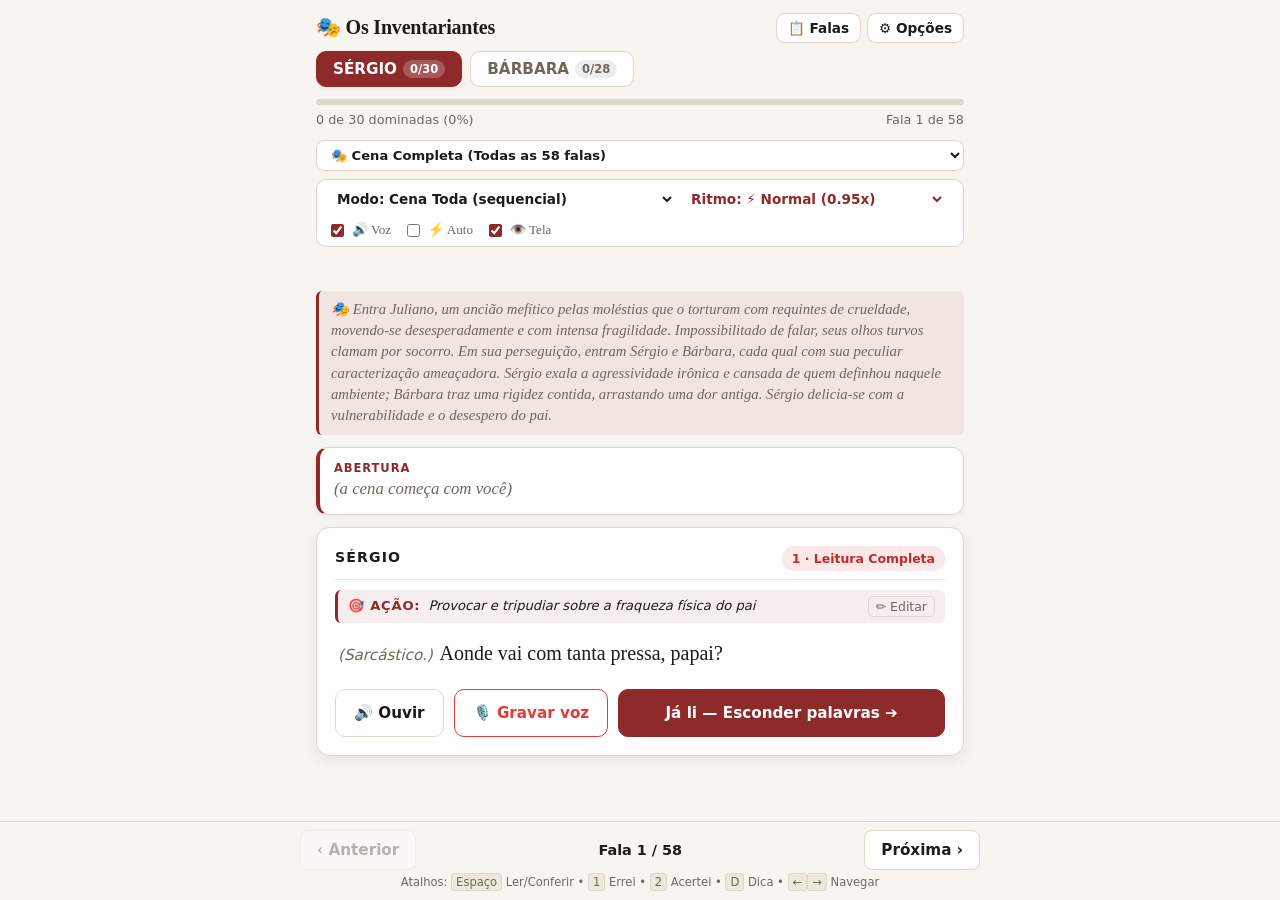
==== commit dc935bfe: "feat: prioridade semantica de lacunas (cloze), intencao dramatica stanislavski e tempo-ritmo variave" ====
--- a/Ensaio · Os Inventariantes.html
+++ b/Ensaio · Os Inventariantes.html
@@ -316,6 +316,53 @@
       line-height: 1.45;
     }
 
+    /* BARRA DE AÇÃO / INTENÇÃO DRAMÁTICA (STANISLAVSKI) */
+    .intent-bar {
+      display: flex;
+      align-items: center;
+      justify-content: space-between;
+      gap: 8px;
+      background: var(--accent-soft);
+      border-left: 3px solid var(--accent);
+      border-radius: 6px;
+      padding: 6px 10px;
+      margin-bottom: 12px;
+      font-family: system-ui, sans-serif;
+      font-size: 0.82rem;
+    }
+    .intent-label {
+      font-weight: 700;
+      color: var(--accent);
+      text-transform: uppercase;
+      letter-spacing: 0.06em;
+      white-space: nowrap;
+      display: flex;
+      align-items: center;
+      gap: 4px;
+    }
+    .intent-text {
+      color: var(--fg);
+      font-style: italic;
+      flex: 1;
+      overflow: hidden;
+      text-overflow: ellipsis;
+      white-space: nowrap;
+    }
+    .btn-intent-edit {
+      background: transparent;
+      border: 1px solid var(--border);
+      border-radius: 5px;
+      cursor: pointer;
+      font-size: 0.78rem;
+      padding: 2px 7px;
+      color: var(--fg-muted);
+      transition: all 0.15s;
+    }
+    .btn-intent-edit:hover {
+      color: var(--fg);
+      border-color: var(--fg);
+    }
+
     /* CARTÃO DA DEIXA (CUE) */
     .cue-card {
       background: var(--card-bg);
@@ -868,13 +915,19 @@
 
       <!-- Barra de Modos e Áudio -->
       <div class="toolbar-row">
-        <div>
+        <div style="display:flex; gap:6px; flex-wrap:wrap; align-items:center;">
           <select id="selectMode" class="mode-select" title="Modo de ensaio">
             <option value="cena">Modo: Cena Toda (sequencial)</option>
             <option value="minhas">Modo: Só Minhas Falas + Deixas</option>
             <option value="fraquezas">Modo: Foco nas Fraquezas</option>
             <option value="pingpong">Modo: Ping-Pong de Deixas (Reflexo)</option>
             <option value="ponto">Modo: Ponto Eletrônico (Fone de Ouvido)</option>
+          </select>
+          <select id="selectTempo" class="mode-select" title="Andamento e ritmo da cena" style="color:var(--accent);">
+            <option value="normal">Ritmo: ⚡ Normal (0.95x)</option>
+            <option value="slow">Ritmo: 🐢 Lento (0.80x)</option>
+            <option value="fast">Ritmo: 🔥 Urgente (1.20x)</option>
+            <option value="dynamic">Ritmo: 🎲 Dinâmico / Surpresa</option>
           </select>
         </div>
         <div class="toolbar-toggles">
@@ -1174,6 +1227,7 @@
     let selectedActor = '';
     let currentIndex = 0;
     let rehearsalMode = 'cena'; // 'cena' | 'minhas' | 'fraquezas' | 'pingpong' | 'ponto'
+    let rehearsalTempo = 'normal'; // 'normal' | 'slow' | 'fast' | 'dynamic'
     let selectedBeat = 'all'; // 'all' ou índice do beat
     let masteryLevels = [];
     let isRevealed = false;
@@ -1200,6 +1254,77 @@
     let pingPongCountdown = 4;
     let pingPongInterval = null;
     let pontoStep = 0; // 0=deixa, 1=espera ator, 2=sussurro
+    let pontoPaused = false;
+
+    // LINGUÍSTICA COGNITIVA: Palavras funcionais / conectivos em Português
+    const FUNCTION_WORDS = new Set([
+      'a', 'o', 'as', 'os', 'um', 'uma', 'uns', 'umas',
+      'de', 'do', 'da', 'dos', 'das', 'dum', 'duma', 'duns', 'dumas',
+      'em', 'no', 'na', 'nos', 'nas', 'num', 'numa', 'nuns', 'numas',
+      'por', 'pelo', 'pela', 'pelos', 'pelas', 'para', 'pra', 'pro', 'pras', 'pros',
+      'com', 'sem', 'sob', 'sobre', 'até', 'ante', 'após', 'desde', 'entre', 'contra', 'perante',
+      'e', 'mas', 'ou', 'nem', 'que', 'se', 'como', 'quando', 'porque', 'porquê', 'pois', 'contudo', 'todavia', 'portanto',
+      'me', 'te', 'se', 'nos', 'vos', 'lhe', 'lhes',
+      'eu', 'tu', 'ele', 'ela', 'nós', 'vós', 'eles', 'elas',
+      'meu', 'minha', 'meus', 'minhas', 'teu', 'tua', 'teus', 'tuas', 'seu', 'sua', 'seus', 'suas', 'nosso', 'nossa',
+      'este', 'esta', 'estes', 'estas', 'esse', 'essa', 'esses', 'essas', 'aquele', 'aquela', 'aqueles', 'aquelas',
+      'isto', 'isso', 'aquilo', 'muito', 'pouco', 'mais', 'menos', 'tão', 'já', 'não', 'sim', 'ainda', 'só', 'somente'
+    ]);
+
+    function isFunctionWord(word) {
+      const clean = (word || '').toLowerCase().replace(/[^\p{L}\p{N}]/gu, '');
+      return FUNCTION_WORDS.has(clean);
+    }
+
+    // PEDAGOGIA TEATRAL (STANISLAVSKI): Intenções dramáticas e verbos de ação
+    const DEFAULT_INTENTIONS = {
+      0: "Provocar e tripudiar sobre a fraqueza física do pai",
+      1: "Conter a fuga e impor controle rígido",
+      2: "Zombar da esperança; intimidar o pai",
+      3: "Simular condescendência maternal fria",
+      4: "Aterrorizar o pai com a proximidade da morte",
+      5: "Constatar a derrota inevitável de Juliano",
+      6: "Imobilizar e humilhar o pai com ataduras sujas",
+      7: "Censurar Sérgio e tentar manter o decoro do ato",
+      8: "Desafiar a mãe com cinismo e impaciência",
+      9: "Reclamar silêncio; desespero contido",
+      10: "Desumanizar Juliano chamando-o de assombração",
+      11: "Implorar pelo fim da violência verbal",
+      12: "Reafirmar a missão 'divina' e arrancar a culpa da mãe",
+      14: "Exigir dureza e frieza de Bárbara",
+      16: "Assumir a decisão prática de matar Juliano",
+      18: "Relembrar a Juliano o asco físico de sua degradação",
+      19: "Agredir e expor a humilhação escatológica do pai",
+      20: "Justificar o ato como cansaço e falta de saída",
+      21: "Apresentar a roleta russa como eutanásia justa",
+      22: "Buscar anestesiar a consciência sem culpa",
+      24: "Criar o ritual e a expectativa do primeiro disparo",
+      25: "Racionalizar o tiro como destino e descanso",
+      26: "Confrontar o pai com o espelho do próprio pavor",
+      28: "Negar o valor da vida do pai e jogar por ele",
+      30: "Cobrar a conta dos 10 anos de sacrifício e abandono",
+      32: "Enfrentar Bárbara com a cumplicidade do silêncio dela",
+      34: "Projetar grandeza ilusória e desafiar a morte no Olimpo",
+      36: "Tentar frear o delírio assassino do filho",
+      42: "Intimar Bárbara a puxar o gatilho sem recuar",
+      45: "Celebrar o disparo seis como vitória mórbida",
+      48: "Desferir o golpe psicológico final na covardia do pai",
+      52: "Pedir perdão íntimo antes do blecaute final"
+    };
+
+    function getSpeechIntent(idx) {
+      const custom = localStorage.getItem('intent_' + idx);
+      if (custom !== null && custom !== undefined) return custom;
+      return DEFAULT_INTENTIONS[idx] || '';
+    }
+
+    function setSpeechIntent(idx, val) {
+      if (val === '__padrao__' || (val && val.toLowerCase() === 'padrao') || (val && val.toLowerCase() === 'padrão')) {
+        localStorage.removeItem('intent_' + idx);
+      } else if (val !== undefined && val !== null) {
+        localStorage.setItem('intent_' + idx, val);
+      }
+    }
 
     /* ==========================================================================
        PWA SERVICE WORKER & WAKE LOCK
@@ -1418,17 +1543,31 @@
           if (/^\s+$/.test(w) || !w) return w;
           const currentWordIdx = wordCounter++;
 
+          const isFunc = isFunctionWord(w);
           let isHidden = false;
           let mode = 'blank';
 
           if (level === 1) {
-            isHidden = hashCoord(speechIndex, currentWordIdx) < 35;
+            // Nível 1: Apoio Estrutural (Cloze Semântico)
+            // Conectivos e termos funcionais ficam 100% visíveis como andaimes sintáticos
+            // Oculta ~55% das palavras de conteúdo (verbos, substantivos, adjetivos de impacto)
+            if (!isFunc) {
+              isHidden = hashCoord(speechIndex, currentWordIdx) < 55;
+            }
           } else if (level === 2) {
-            isHidden = hashCoord(speechIndex, currentWordIdx) < 68;
+            // Nível 2: Desafio Lexical Completo
+            // Oculta 85% das palavras de conteúdo e 45% dos conectivos
+            if (isFunc) {
+              isHidden = hashCoord(speechIndex, currentWordIdx) < 45;
+            } else {
+              isHidden = hashCoord(speechIndex, currentWordIdx) < 85;
+            }
           } else if (level === 3) {
+            // Nível 3: Mnemônica das Primeiras Letras
             isHidden = true;
             mode = 'initial';
           } else if (level >= 4) {
+            // Nível 4: De Memória Total
             isHidden = true;
             mode = 'blank';
           }
@@ -1500,11 +1639,23 @@
       activeUtterance = null;
     }
 
+    function getEffectiveTempoRate() {
+      if (rehearsalTempo === 'slow') return 0.80;
+      if (rehearsalTempo === 'fast') return 1.20;
+      if (rehearsalTempo === 'dynamic') {
+        const rnd = Number((0.82 + Math.random() * 0.36).toFixed(2));
+        showStatus(`🎲 Ritmo dinâmico nesta deixa: ${rnd}x`);
+        return rnd;
+      }
+      return speechRate;
+    }
+
     async function playSpeechAudio(speechIndex, onEndCallback) {
       stopAllAudio();
       if (speechIndex < 0 || speechIndex >= speeches.length) return;
 
       const currentSpeech = speeches[speechIndex];
+      const tempo = getEffectiveTempoRate();
 
       // 1. Tenta reproduzir áudio gravado do elenco (Nível C)
       try {
@@ -1512,6 +1663,7 @@
         if (castBlob) {
           const audioUrl = URL.createObjectURL(castBlob);
           const audio = new Audio(audioUrl);
+          audio.playbackRate = tempo;
           activeAudioPlayer = audio;
           audio.onended = () => {
             URL.revokeObjectURL(audioUrl);
@@ -1523,7 +1675,7 @@
             speakSynthesized(currentSpeech.spokenText, currentSpeech.who, onEndCallback);
           };
           audio.play();
-          showStatus('▶️ Tocando voz real gravada do elenco...');
+          showStatus(`▶️ Tocando voz real do elenco (${tempo}x)...`);
           return;
         }
       } catch (e) {}
@@ -1553,8 +1705,9 @@
         }
         if (chosenVoice) utterance.voice = chosenVoice;
 
+        const tempo = getEffectiveTempoRate();
         utterance.pitch = characterName.startsWith('B') ? 1.15 : 0.85;
-        utterance.rate = speechRate;
+        utterance.rate = tempo;
 
         utterance.onstart = () => showStatus('');
         utterance.onend = () => {
@@ -1692,6 +1845,12 @@
           rehearsalMode = savedMode;
           $('selectMode').value = savedMode;
         }
+
+        const savedTempo = localStorage.getItem('memorizador_tempo');
+        if (savedTempo) {
+          rehearsalTempo = savedTempo;
+          $('selectTempo').value = savedTempo;
+        }
       } catch (e) {}
     }
 
@@ -1702,6 +1861,7 @@
         localStorage.setItem('memorizador_autoadvance', autoAdvanceEnabled.toString());
         localStorage.setItem('memorizador_wakelock', wakeLockEnabled.toString());
         localStorage.setItem('memorizador_mode', rehearsalMode);
+        localStorage.setItem('memorizador_tempo', rehearsalTempo);
       } catch (e) {}
     }
 
@@ -1927,6 +2087,16 @@
       // Verifica se existe áudio real gravado desta fala
       const hasRealAudio = await getCastAudio(currentIndex);
 
+      // Ação dramática / intenção de Stanislavski para esta fala
+      const currentIntent = getSpeechIntent(currentIndex);
+      const intentHtml = `
+        <div class="intent-bar" id="intentBarCurrent" title="Ação dramática / intenção da personagem (Toque para editar)">
+          <span class="intent-label">🎯 Ação:</span>
+          <span class="intent-text">${escapeHtml(currentIntent || 'Definir verbo de ação ou subtexto...')}</span>
+          <button class="btn-intent-edit" id="btnEditIntent" type="button">${currentIntent ? '✏️ Editar' : '➕ Definir'}</button>
+        </div>
+      `;
+
       // Barra de gravação ativa se estiver gravando agora
       if (isRecordingNow) {
         html += `
@@ -1954,6 +2124,7 @@
               </div>
               <span class="mastery-pill">Fala do parceiro</span>
             </div>
+            ${intentHtml}
             <div class="speech-content">
               ${speech.segments.map(seg => seg.type === 'rubric' ? ` <span class="rubric">(${escapeHtml(seg.text)})</span> ` : escapeHtml(seg.text)).join('')}
             </div>
@@ -2039,6 +2210,7 @@
               </div>
               <span class="mastery-pill lv${level}">${levelNames[level]}</span>
             </div>
+            ${intentHtml}
             <div class="speech-content" id="speechDisplay">
               ${renderSpeechHtml(speech, currentIndex, level, hintsUsedThisLine)}
             </div>
@@ -2099,7 +2271,15 @@
       triggerHaptic('tap');
       const currentSpeech = speeches[currentIndex];
 
-      if (id === 'btnSpeakPartner' || id === 'btnAudioMy') {
+      if (id === 'btnEditIntent' || id === 'intentBarCurrent') {
+        const cur = getSpeechIntent(currentIndex);
+        const promptMsg = `Defina a Ação Dramática / Intenção desta fala (${currentSpeech.who}):\nEx: "Tripudiar sobre a fraqueza do pai", "Desarmar a culpa"\n(Digite "padrao" para restaurar a sugestão original):`;
+        const val = prompt(promptMsg, cur);
+        if (val !== null) {
+          setSpeechIntent(currentIndex, val.trim());
+          renderView();
+        }
+      } else if (id === 'btnSpeakPartner' || id === 'btnAudioMy') {
         playSpeechAudio(currentIndex);
       } else if (id === 'btnSpeakCue') {
         if (currentIndex > 0) playSpeechAudio(currentIndex - 1);
@@ -2259,6 +2439,12 @@
         return;
       }
 
+      const intentBarEl = e.target.closest('#btnEditIntent, .intent-bar');
+      if (intentBarEl) {
+        handleActionClick('btnEditIntent');
+        return;
+      }
+
       if (e.target.id) {
         handleActionClick(e.target.id);
       }
@@ -2340,6 +2526,11 @@
       }
     };
 
+    $('selectTempo').onchange = (e) => {
+      rehearsalTempo = e.target.value;
+      saveSettings();
+    };
+
     // VOZES ESPECÍFICAS (NÍVEL A)
     $('voiceSelect_SERGIO').onchange = (e) => {
       localStorage.setItem('voice_actor_SERGIO', e.target.value);
@@ -2408,6 +2599,7 @@
             memorizador_custom_script: localStorage.getItem('memorizador_custom_script'),
             memorizador_actor: localStorage.getItem('memorizador_actor'),
             memorizador_rate: localStorage.getItem('memorizador_rate'),
+            memorizador_tempo: localStorage.getItem('memorizador_tempo'),
             memorizador_voice: localStorage.getItem('memorizador_voice'),
             memorizador_autoadvance: localStorage.getItem('memorizador_autoadvance'),
             memorizador_wakelock: localStorage.getItem('memorizador_wakelock'),
@@ -2419,6 +2611,14 @@
           },
           recordings: serializedRecordings
         };
+
+        // Exporta dinamicamente todas as intenções dramáticas salvas (intent_*)
+        for (let i = 0; i < localStorage.length; i++) {
+          const k = localStorage.key(i);
+          if (k && k.startsWith('intent_')) {
+            backupData.localStorage[k] = localStorage.getItem(k);
+          }
+        }
 
         const jsonStr = JSON.stringify(backupData);
         const blob = new Blob([jsonStr], { type: 'application/json' });
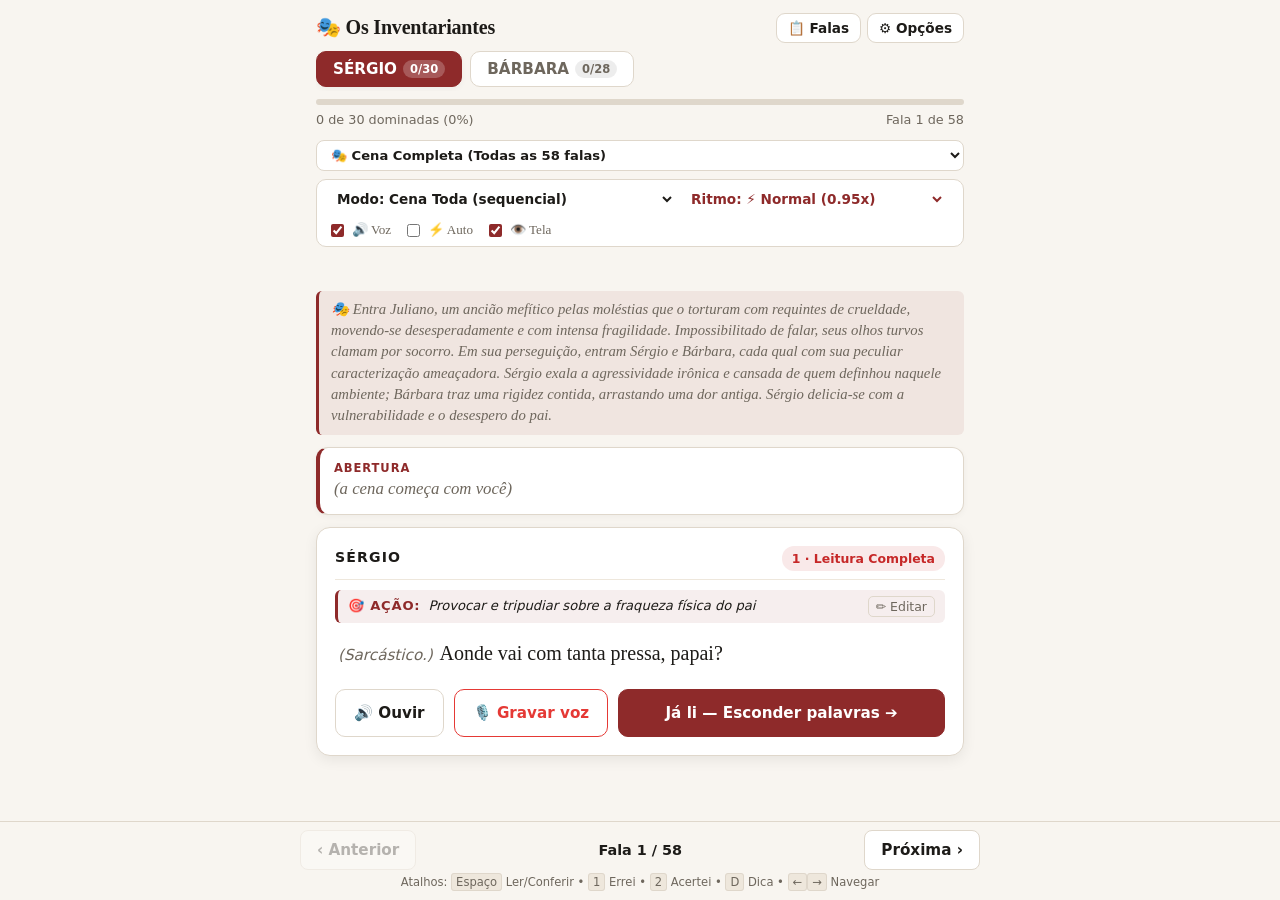
==== commit 3f86ad29: "refactor: arquitetura modular v3, parser universal para qualquer peca e suporte dinamico a multiplos" ====
--- a/Ensaio · Os Inventariantes.html
+++ b/Ensaio · Os Inventariantes.html
@@ -904,12 +904,7 @@
       <!-- Filtro de Beats Dramáticos -->
       <div class="beat-selector-bar">
         <select id="selectBeat" class="beat-select" title="Filtrar por bloco dramático da cena">
-          <option value="all">🎭 Cena Completa (Todas as 58 falas)</option>
-          <option value="0">Beat 1: A Fuga & A Captura (Falas 1-11)</option>
-          <option value="1">Beat 2: A Arma & O Desprezo (Falas 12-23)</option>
-          <option value="2">Beat 3: Os Primeiros Disparos (Falas 24-34)</option>
-          <option value="3">Beat 4: O Desabafo dos 10 Anos (Falas 35-44)</option>
-          <option value="4">Beat 5: A Loucura & Clímax (Falas 45-58)</option>
+          <option value="all">🎭 Cena Completa</option>
         </select>
       </div>
 
@@ -995,22 +990,8 @@
         <button id="btnCloseSettings" class="btn-close" aria-label="Fechar">&times;</button>
       </div>
       <div class="modal-body">
-        <!-- Nível A: Seletor de Vozes Nativas do Celular -->
-        <div class="form-group">
-          <label>🎙️ Voz do Celular para SÉRGIO:</label>
-          <div class="voice-select-row">
-            <select id="voiceSelect_SERGIO" class="form-control"></select>
-            <button class="btn" style="min-height:38px; padding:0 10px;" id="btnTestVoice_SERGIO">🔊</button>
-          </div>
-        </div>
-
-        <div class="form-group">
-          <label>🎙️ Voz do Celular para BÁRBARA:</label>
-          <div class="voice-select-row">
-            <select id="voiceSelect_BARBARA" class="form-control"></select>
-            <button class="btn" style="min-height:38px; padding:0 10px;" id="btnTestVoice_BARBARA">🔊</button>
-          </div>
-        </div>
+        <!-- Nível A: Seletor de Vozes Nativas do Celular (Dinâmico para todos os personagens) -->
+        <div id="characterVoicesContainer"></div>
 
         <div class="form-group">
           <label for="rangeSpeechRate">Velocidade da Voz: <span id="rateLabel">0.95x</span></label>
@@ -1205,1560 +1186,2162 @@
 
   <!-- LÓGICA DO APLICATIVO -->
   <script>
-    /* ==========================================================================
-       APLICATIVO DE ENSAIO E MEMORIZAÇÃO TEATRAL (PWA MOBILE)
+/* ==========================================================================
+       APLICATIVO DE ENSAIO E MEMORIZAÇÃO TEATRAL (ARQUITETURA MODULAR V3)
        ========================================================================== */
 
-    const $ = id => document.getElementById(id);
-    const escapeHtml = str => (str || '').replace(/[&<>]/g, c => ({ '&': '&amp;', '<': '&lt;', '>': '&gt;' }[c]));
-
-    // BEATS DRAMÁTICOS DE "OS INVENTARIANTES"
-    const DRAMA_BEATS = [
-      { name: "Beat 1: A Fuga & A Captura (Falas 1-11)", start: 0, end: 10 },
-      { name: "Beat 2: A Arma & O Desprezo (Falas 12-23)", start: 11, end: 22 },
-      { name: "Beat 3: Os Primeiros Disparos (Falas 24-34)", start: 23, end: 33 },
-      { name: "Beat 4: O Desabafo dos 10 Anos (Falas 35-44)", start: 34, end: 43 },
-      { name: "Beat 5: A Loucura & Clímax (Falas 45-58)", start: 44, end: 57 }
-    ];
-
-    // ESTADO GLOBAL
-    let speeches = [];
-    let characters = [];
-    let selectedActor = '';
-    let currentIndex = 0;
-    let rehearsalMode = 'cena'; // 'cena' | 'minhas' | 'fraquezas' | 'pingpong' | 'ponto'
-    let rehearsalTempo = 'normal'; // 'normal' | 'slow' | 'fast' | 'dynamic'
-    let selectedBeat = 'all'; // 'all' ou índice do beat
-    let masteryLevels = [];
-    let isRevealed = false;
-    let hintsUsedThisLine = 0;
-    let partnerVoiceEnabled = true;
-    let autoAdvanceEnabled = false;
-    let wakeLockEnabled = true;
-    let speechRate = 0.95;
-    let availableVoices = [];
-    let activeUtterance = null;
-    let activeAudioPlayer = null;
-    let autoAdvanceTimer = null;
-    let wakeLock = null;
-
-    // Gravação de voz real
-    let mediaRecorder = null;
-    let audioChunks = [];
-    let recordingTimer = null;
-    let recordingSeconds = 0;
-    let recordingTargetIndex = -1;
-    let isRecordingNow = false;
-
-    // Estado do Ping-Pong e Ponto
-    let pingPongCountdown = 4;
-    let pingPongInterval = null;
-    let pontoStep = 0; // 0=deixa, 1=espera ator, 2=sussurro
-    let pontoPaused = false;
-
-    // LINGUÍSTICA COGNITIVA: Palavras funcionais / conectivos em Português
-    const FUNCTION_WORDS = new Set([
-      'a', 'o', 'as', 'os', 'um', 'uma', 'uns', 'umas',
-      'de', 'do', 'da', 'dos', 'das', 'dum', 'duma', 'duns', 'dumas',
-      'em', 'no', 'na', 'nos', 'nas', 'num', 'numa', 'nuns', 'numas',
-      'por', 'pelo', 'pela', 'pelos', 'pelas', 'para', 'pra', 'pro', 'pras', 'pros',
-      'com', 'sem', 'sob', 'sobre', 'até', 'ante', 'após', 'desde', 'entre', 'contra', 'perante',
-      'e', 'mas', 'ou', 'nem', 'que', 'se', 'como', 'quando', 'porque', 'porquê', 'pois', 'contudo', 'todavia', 'portanto',
-      'me', 'te', 'se', 'nos', 'vos', 'lhe', 'lhes',
-      'eu', 'tu', 'ele', 'ela', 'nós', 'vós', 'eles', 'elas',
-      'meu', 'minha', 'meus', 'minhas', 'teu', 'tua', 'teus', 'tuas', 'seu', 'sua', 'seus', 'suas', 'nosso', 'nossa',
-      'este', 'esta', 'estes', 'estas', 'esse', 'essa', 'esses', 'essas', 'aquele', 'aquela', 'aqueles', 'aquelas',
-      'isto', 'isso', 'aquilo', 'muito', 'pouco', 'mais', 'menos', 'tão', 'já', 'não', 'sim', 'ainda', 'só', 'somente'
-    ]);
-
-    function isFunctionWord(word) {
-      const clean = (word || '').toLowerCase().replace(/[^\p{L}\p{N}]/gu, '');
-      return FUNCTION_WORDS.has(clean);
-    }
-
-    // PEDAGOGIA TEATRAL (STANISLAVSKI): Intenções dramáticas e verbos de ação
-    const DEFAULT_INTENTIONS = {
-      0: "Provocar e tripudiar sobre a fraqueza física do pai",
-      1: "Conter a fuga e impor controle rígido",
-      2: "Zombar da esperança; intimidar o pai",
-      3: "Simular condescendência maternal fria",
-      4: "Aterrorizar o pai com a proximidade da morte",
-      5: "Constatar a derrota inevitável de Juliano",
-      6: "Imobilizar e humilhar o pai com ataduras sujas",
-      7: "Censurar Sérgio e tentar manter o decoro do ato",
-      8: "Desafiar a mãe com cinismo e impaciência",
-      9: "Reclamar silêncio; desespero contido",
-      10: "Desumanizar Juliano chamando-o de assombração",
-      11: "Implorar pelo fim da violência verbal",
-      12: "Reafirmar a missão 'divina' e arrancar a culpa da mãe",
-      14: "Exigir dureza e frieza de Bárbara",
-      16: "Assumir a decisão prática de matar Juliano",
-      18: "Relembrar a Juliano o asco físico de sua degradação",
-      19: "Agredir e expor a humilhação escatológica do pai",
-      20: "Justificar o ato como cansaço e falta de saída",
-      21: "Apresentar a roleta russa como eutanásia justa",
-      22: "Buscar anestesiar a consciência sem culpa",
-      24: "Criar o ritual e a expectativa do primeiro disparo",
-      25: "Racionalizar o tiro como destino e descanso",
-      26: "Confrontar o pai com o espelho do próprio pavor",
-      28: "Negar o valor da vida do pai e jogar por ele",
-      30: "Cobrar a conta dos 10 anos de sacrifício e abandono",
-      32: "Enfrentar Bárbara com a cumplicidade do silêncio dela",
-      34: "Projetar grandeza ilusória e desafiar a morte no Olimpo",
-      36: "Tentar frear o delírio assassino do filho",
-      42: "Intimar Bárbara a puxar o gatilho sem recuar",
-      45: "Celebrar o disparo seis como vitória mórbida",
-      48: "Desferir o golpe psicológico final na covardia do pai",
-      52: "Pedir perdão íntimo antes do blecaute final"
+    // 1. CONFIGURAÇÕES GLOBAIS (AppConfig)
+    const AppConfig = {
+      APP_ID: 'memorizador-teatro',
+      VERSION: 3,
+
+      MASTERY_LEVEL_NAMES: [
+        '1 · Leitura Completa',
+        '2 · Poucas Lacunas',
+        '3 · Muitas Lacunas',
+        '4 · Primeiras Letras',
+        '5 · De Memória Total'
+      ],
+
+      // Beats Canônicos de "Os Inventariantes"
+      DEFAULT_DRAMA_BEATS: [
+        { name: "Beat 1: A Fuga & A Captura (Falas 1-11)", start: 0, end: 10 },
+        { name: "Beat 2: A Arma & O Desprezo (Falas 12-23)", start: 11, end: 22 },
+        { name: "Beat 3: Os Primeiros Disparos (Falas 24-34)", start: 23, end: 33 },
+        { name: "Beat 4: O Desabafo dos 10 Anos (Falas 35-44)", start: 34, end: 43 },
+        { name: "Beat 5: A Loucura & Clímax (Falas 45-58)", start: 44, end: 57 }
+      ],
+
+      // Pedagogia Teatral (Stanislavski) para "Os Inventariantes"
+      DEFAULT_INTENTIONS: {
+        0: "Provocar e tripudiar sobre a fraqueza física do pai",
+        1: "Conter a fuga e impor controle rígido",
+        2: "Zombar da esperança; intimidar o pai",
+        3: "Simular condescendência maternal fria",
+        4: "Aterrorizar o pai com a proximidade da morte",
+        5: "Constatar a derrota inevitável de Juliano",
+        6: "Imobilizar e humilhar o pai com ataduras sujas",
+        7: "Censurar Sérgio e tentar manter o decoro do ato",
+        8: "Desafiar a mãe com cinismo e impaciência",
+        9: "Reclamar silêncio; desespero contido",
+        10: "Desumanizar Juliano chamando-o de assombração",
+        11: "Implorar pelo fim da violência verbal",
+        12: "Reafirmar a missão 'divina' e arrancar a culpa da mãe",
+        14: "Exigir dureza e frieza de Bárbara",
+        16: "Assumir a decisão prática de matar Juliano",
+        18: "Relembrar a Juliano o asco físico de sua degradação",
+        19: "Agredir e expor a humilhação escatológica do pai",
+        20: "Justificar o ato como cansaço e falta de saída",
+        21: "Apresentar a roleta russa como eutanásia justa",
+        22: "Buscar anestesiar a consciência sem culpa",
+        24: "Criar o ritual e a expectativa do primeiro disparo",
+        25: "Racionalizar o tiro como destino e descanso",
+        26: "Confrontar o pai com o espelho do próprio pavor",
+        28: "Negar o valor da vida do pai e jogar por ele",
+        30: "Cobrar a conta dos 10 anos de sacrifício e abandono",
+        32: "Enfrentar Bárbara com a cumplicidade do silêncio dela",
+        34: "Projetar grandeza ilusória e desafiar a morte no Olimpo",
+        36: "Tentar frear o delírio assassino do filho",
+        42: "Intimar Bárbara a puxar o gatilho sem recuar",
+        45: "Celebrar o disparo seis como vitória mórbida",
+        48: "Desferir o golpe psicológico final na covardia do pai",
+        52: "Pedir perdão íntimo antes do blecaute final"
+      },
+
+      // Palavras Funcionais / Conectivos em Português (Linguística Cognitiva)
+      FUNCTION_WORDS: new Set([
+        'a', 'o', 'as', 'os', 'um', 'uma', 'uns', 'umas',
+        'de', 'do', 'da', 'dos', 'das', 'dum', 'duma', 'duns', 'dumas',
+        'em', 'no', 'na', 'nos', 'nas', 'num', 'numa', 'nuns', 'numas',
+        'por', 'pelo', 'pela', 'pelos', 'pelas', 'para', 'pra', 'pro', 'pras', 'pros',
+        'com', 'sem', 'sob', 'sobre', 'até', 'ante', 'após', 'desde', 'entre', 'contra', 'perante',
+        'e', 'mas', 'ou', 'nem', 'que', 'se', 'como', 'quando', 'porque', 'porquê', 'pois', 'contudo', 'todavia', 'portanto',
+        'me', 'te', 'se', 'nos', 'vos', 'lhe', 'lhes',
+        'eu', 'tu', 'ele', 'ela', 'nós', 'vós', 'eles', 'elas',
+        'meu', 'minha', 'meus', 'minhas', 'teu', 'tua', 'teus', 'tuas', 'seu', 'sua', 'seus', 'suas', 'nosso', 'nossa',
+        'este', 'esta', 'estes', 'estas', 'esse', 'essa', 'esses', 'essas', 'aquele', 'aquela', 'aqueles', 'aquelas',
+        'isto', 'isso', 'aquilo', 'muito', 'pouco', 'mais', 'menos', 'tão', 'já', 'não', 'sim', 'ainda', 'só', 'somente'
+      ])
     };
 
-    function getSpeechIntent(idx) {
-      const custom = localStorage.getItem('intent_' + idx);
-      if (custom !== null && custom !== undefined) return custom;
-      return DEFAULT_INTENTIONS[idx] || '';
-    }
-
-    function setSpeechIntent(idx, val) {
-      if (val === '__padrao__' || (val && val.toLowerCase() === 'padrao') || (val && val.toLowerCase() === 'padrão')) {
-        localStorage.removeItem('intent_' + idx);
-      } else if (val !== undefined && val !== null) {
-        localStorage.setItem('intent_' + idx, val);
+    // 2. UTILITÁRIOS (Utils)
+    const Utils = {
+      $(id) {
+        return document.getElementById(id);
+      },
+      escapeHtml(str) {
+        return (str || '').replace(/[&<>]/g, c => ({ '&': '&amp;', '<': '&lt;', '>': '&gt;' }[c]));
+      },
+      sanitizeId(str) {
+        return (str || '')
+          .normalize('NFD')
+          .replace(/[\u0300-\u036f]/g, '')
+          .toLowerCase()
+          .replace(/[^a-z0-9]/g, '_');
+      },
+      isFunctionWord(word) {
+        const clean = (word || '').toLowerCase().replace(/[^\p{L}\p{N}]/gu, '');
+        return AppConfig.FUNCTION_WORDS.has(clean);
+      },
+      hashCoord(i, j) {
+        let x = (i * 73856093) ^ (j * 19349663);
+        x = Math.imul(x ^ (x >>> 13), 1274126177);
+        return Math.abs(x ^ (x >>> 16)) % 100;
+      },
+      maskWord(word, mode) {
+        if (!word) return '';
+        const regex = /([\p{L}\p{N}]+)/gu;
+        const parts = word.split(regex);
+        return parts.map(part => {
+          if (!part) return '';
+          if (/^[\p{L}\p{N}]+$/u.test(part)) {
+            const escaped = Utils.escapeHtml(part);
+            if (mode === 'initial') {
+              const first = escaped[0];
+              const restDots = '.'.repeat(Math.max(1, Math.min(3, escaped.length - 1)));
+              return `<span class="first-letter-word">${first}<span class="dots">${restDots}</span></span>`;
+            } else {
+              const blank = '_'.repeat(Math.max(2, escaped.length));
+              return `<span class="masked-word">${blank}</span>`;
+            }
+          }
+          return Utils.escapeHtml(part);
+        }).join('');
+      },
+      triggerHaptic(type = 'tap') {
+        try {
+          if (typeof navigator !== 'undefined' && 'vibrate' in navigator) {
+            if (type === 'tap') navigator.vibrate(25);
+            else if (type === 'success') navigator.vibrate([20, 30, 20]);
+            else if (type === 'error') navigator.vibrate([40, 50, 40]);
+          }
+        } catch (e) {}
+      },
+      blobToBase64(blob) {
+        return new Promise((resolve, reject) => {
+          const reader = new FileReader();
+          reader.onloadend = () => resolve(reader.result);
+          reader.onerror = reject;
+          reader.readAsDataURL(blob);
+        });
+      },
+      base64ToBlob(base64Data, defaultType = 'audio/webm') {
+        let contentType = defaultType;
+        let base64 = base64Data;
+        if (base64Data.includes(';base64,')) {
+          const parts = base64Data.split(';base64,');
+          contentType = (parts[0].split(':')[1]) || defaultType;
+          base64 = parts[1];
+        }
+        const raw = atob(base64);
+        const rawLength = raw.length;
+        const uInt8Array = new Uint8Array(rawLength);
+        for (let i = 0; i < rawLength; ++i) {
+          uInt8Array[i] = raw.charCodeAt(i);
+        }
+        return new Blob([uInt8Array], { type: contentType });
       }
-    }
-
-    /* ==========================================================================
-       PWA SERVICE WORKER & WAKE LOCK
-       ========================================================================== */
-    if ('serviceWorker' in navigator) {
-      window.addEventListener('load', () => {
-        navigator.serviceWorker.register('./sw.js').catch(() => {});
-      });
-    }
-
-    async function updateWakeLock() {
-      try {
-        if (wakeLockEnabled && 'wakeLock' in navigator) {
-          if (!wakeLock) {
-            wakeLock = await navigator.wakeLock.request('screen');
-            wakeLock.addEventListener('release', () => { wakeLock = null; });
-          }
-        } else if (!wakeLockEnabled && wakeLock) {
-          await wakeLock.release();
-          wakeLock = null;
-        }
-      } catch (err) {}
-    }
-
-    document.addEventListener('visibilitychange', () => {
-      if (document.visibilityState === 'visible' && wakeLockEnabled) {
-        updateWakeLock();
+    };
+
+    // 3. ESTADO DA SESSÃO (AppState)
+    const AppState = {
+      speeches: [],
+      characters: [],
+      selectedActor: '',
+      currentIndex: 0,
+      activeBeats: [],
+      selectedBeat: 'all',
+      rehearsalMode: 'cena',
+      rehearsalTempo: 'normal',
+      masteryLevels: [],
+      isRevealed: false,
+      hintsUsedThisLine: 0,
+      partnerVoiceEnabled: true,
+      autoAdvanceEnabled: false,
+      wakeLockEnabled: true,
+      speechRate: 0.95,
+      activeScriptText: '',
+      currentFilter: 'all',
+
+      // Timers & controle de fluxo
+      pingPongCountdown: 4,
+      pingPongInterval: null,
+      pontoPaused: false,
+      wakeLock: null,
+
+      getPlayId() {
+        if (ScriptParser.isDefaultPlay(this.activeScriptText)) {
+          return 'default';
+        }
+        const title = ScriptParser.extractPlayTitle(this.activeScriptText);
+        return 'play_' + Utils.sanitizeId(title || 'custom');
+      },
+
+      getActiveBeatRange() {
+        if (this.selectedBeat === 'all') {
+          return { start: 0, end: Math.max(0, this.speeches.length - 1) };
+        }
+        const b = this.activeBeats[parseInt(this.selectedBeat, 10)];
+        return b ? { start: b.start, end: Math.min(this.speeches.length - 1, b.end) } : { start: 0, end: Math.max(0, this.speeches.length - 1) };
+      },
+
+      getFilteredSpeechIndices() {
+        const range = this.getActiveBeatRange();
+        const list = [];
+        for (let i = range.start; i <= range.end; i++) {
+          if (i < this.speeches.length) list.push(i);
+        }
+        return list;
+      },
+
+      getMySpeechIndices() {
+        const filtered = this.getFilteredSpeechIndices();
+        return filtered.filter(i => this.speeches[i].who === this.selectedActor);
+      },
+
+      pickNextWeakness() {
+        const myIndices = this.getMySpeechIndices();
+        if (myIndices.length === 0) return 0;
+        if (myIndices.length === 1) return myIndices[0];
+
+        const candidates = myIndices.filter(i => i !== this.currentIndex);
+        const listToUse = candidates.length > 0 ? candidates : myIndices;
+
+        const weights = listToUse.map(i => Math.pow(Math.max(0.2, 5 - (this.masteryLevels[i] || 0)), 2));
+        const totalWeight = weights.reduce((a, b) => a + b, 0);
+
+        let random = Math.random() * totalWeight;
+        for (let k = 0; k < listToUse.length; k++) {
+          random -= weights[k];
+          if (random <= 0) {
+            return listToUse[k];
+          }
+        }
+        return listToUse[listToUse.length - 1];
       }
-    });
-
-    function triggerHaptic(type = 'tap') {
-      try {
-        if ('vibrate' in navigator) {
-          if (type === 'tap') navigator.vibrate(25);
-          else if (type === 'success') navigator.vibrate([20, 30, 20]);
-          else if (type === 'error') navigator.vibrate([40, 50, 40]);
-        }
-      } catch (e) {}
-    }
-
-    /* ==========================================================================
-       INDEXEDDB: GRAVAÇÃO DA VOZ REAL DO ELENCO (NÍVEL C)
-       ========================================================================== */
-    let dbInstance = null;
-    function getIndexedDB() {
-      if (dbInstance) return Promise.resolve(dbInstance);
-      return new Promise((resolve, reject) => {
-        const req = indexedDB.open('EnsaioTeatralDB', 1);
-        req.onupgradeneeded = (e) => {
-          const db = e.target.result;
-          if (!db.objectStoreNames.contains('recordings')) {
-            db.createObjectStore('recordings', { keyPath: 'id' });
-          }
+    };
+
+    // 4. PARSER E MODELO DRAMATÚRGICO (ScriptParser & DramaBeats)
+    const ScriptParser = {
+      isMetaKeyword(str) {
+        const s = (str || '').replace(/\*+/g, '').trim().toLowerCase();
+        return (
+          s === 'personagens' || s === 'personagem' || s === 'elenco' ||
+          s === 'dramatis personae' ||
+          s === 'cenário' || s === 'cenario' ||
+          s === 'texto' || s === 'texto teatral' || s === 'fim' ||
+          s === 'prólogo' || s === 'prologo' ||
+          s === 'epílogo' || s === 'epilogo' ||
+          s.startsWith('texto ') ||
+          s.startsWith('ato ') ||
+          s.startsWith('cena ') ||
+          /^ato\s+[0-9ivxlcdm]+/i.test(s) ||
+          /^cena\s+[0-9ivxlcdm]+/i.test(s)
+        );
+      },
+
+      isDefaultPlay(rawText) {
+        return (rawText || '').includes('OS INVENTARIANTES') || (rawText || '').includes('Walter Paiva');
+      },
+
+      extractPlayTitle(rawText) {
+        const lines = (rawText || '').split(/\r?\n/).slice(0, 15);
+        for (const l of lines) {
+          const trimmed = l.trim();
+          if (!trimmed) continue;
+          if (trimmed.toLowerCase().includes('inventariantes')) {
+            return 'Os Inventariantes';
+          }
+          const hashMatch = trimmed.match(/^#+\s*(.+)$/);
+          if (hashMatch) return hashMatch[1].replace(/\*+/g, '').trim();
+
+          const boldMatch = trimmed.match(/^\*\*([^*]+)\*\*$/);
+          if (boldMatch) {
+            const title = boldMatch[1].replace(/\*+/g, '').trim();
+            if (title && !this.isMetaKeyword(title) && !title.startsWith('Texto')) {
+              return title;
+            }
+          }
+          if (/^[A-ZÀ-Ú0-9\s]{3,40}$/.test(trimmed) && !this.isMetaKeyword(trimmed)) {
+            return trimmed;
+          }
+        }
+        return 'Os Inventariantes';
+      },
+
+      parseScript(rawText) {
+        const lines = (rawText || '').split(/\r?\n/);
+        const parsed = [];
+        let pendingDirections = [];
+        let currentSpeech = null;
+        let inDramatisPersonae = false;
+
+        const pushCurrent = () => {
+          if (currentSpeech && currentSpeech.segments.length > 0) {
+            currentSpeech.spokenText = currentSpeech.segments
+              .filter(s => s.type === 'speech')
+              .map(s => s.text)
+              .join(' ')
+              .replace(/\s+/g, ' ')
+              .trim();
+            if (currentSpeech.spokenText || currentSpeech.segments.length > 0) {
+              parsed.push(currentSpeech);
+            }
+          }
+          currentSpeech = null;
         };
-        req.onsuccess = () => {
-          dbInstance = req.result;
-          resolve(dbInstance);
-        };
-        req.onerror = () => reject(req.error);
-      });
-    }
-
-    async function saveCastAudio(speechIdx, blob) {
-      const db = await getIndexedDB();
-      return new Promise((resolve, reject) => {
-        const tx = db.transaction('recordings', 'readwrite');
-        tx.objectStore('recordings').put({ id: speechIdx, blob, timestamp: Date.now() });
-        tx.oncomplete = () => resolve();
-        tx.onerror = () => reject(tx.error);
-      });
-    }
-
-    async function getCastAudio(speechIdx) {
-      const db = await getIndexedDB();
-      return new Promise((resolve, reject) => {
-        const tx = db.transaction('recordings', 'readonly');
-        const req = tx.objectStore('recordings').get(speechIdx);
-        req.onsuccess = () => resolve(req.result ? req.result.blob : null);
-        req.onerror = () => reject(req.error);
-      });
-    }
-
-    async function deleteCastAudio(speechIdx) {
-      const db = await getIndexedDB();
-      return new Promise((resolve, reject) => {
-        const tx = db.transaction('recordings', 'readwrite');
-        tx.objectStore('recordings').delete(speechIdx);
-        tx.oncomplete = () => resolve();
-        tx.onerror = () => reject(tx.error);
-      });
-    }
-
-    async function clearAllCastAudios() {
-      const db = await getIndexedDB();
-      return new Promise((resolve, reject) => {
-        const tx = db.transaction('recordings', 'readwrite');
-        tx.objectStore('recordings').clear();
-        tx.oncomplete = () => resolve();
-        tx.onerror = () => reject(tx.error);
-      });
-    }
-
-    /* ==========================================================================
-       PARSER DRAMATÚRGICO
-       ========================================================================== */
-    function parseScriptText(rawText) {
-      const lines = rawText.split(/\r?\n/);
-      const parsed = [];
-      let pendingDirections = [];
-
-      for (let rawLine of lines) {
-        const line = rawLine.trim();
-        if (!line) continue;
-
-        const charMatch = line.match(/^\*\*([^*:]+):\*\*\s*(.*)$/);
-        if (charMatch) {
-          const who = charMatch[1].trim();
-          const rawContent = charMatch[2].trim();
-
-          if (!rawContent && (who === 'Personagens' || who === 'Cenário' || who === 'Texto')) {
-            continue;
-          }
-
-          const regex = /(\*?\([^\)]+\)\*?)/g;
-          const parts = rawContent.split(regex);
-          const segments = [];
-          const spokenParts = [];
-
+
+        const appendContent = (targetSpeech, content) => {
+          if (!content) return;
+          const regex = /(\*?\([^\)]+\)\*?|\[[^\]]+\])/g;
+          const parts = content.split(regex);
           for (let part of parts) {
             if (!part) continue;
-            const isRubric = /^\*?\(.*\)\*?$/.test(part.trim());
-            if (isRubric) {
-              const cleanRubric = part.replace(/^\*?\(\s*/, '').replace(/\s*\)\*?$/, '').replace(/\*/g, '').trim();
-              if (cleanRubric) segments.push({ type: 'rubric', text: cleanRubric });
+            const isParenRubric = /^\*?\(.*\)\*?$/.test(part.trim());
+            const isBracketRubric = /^\[.*\]$/.test(part.trim());
+            if (isParenRubric || isBracketRubric) {
+              const cleanRubric = part
+                .replace(/^\*?[\(\[]\s*/, '')
+                .replace(/\s*[\)\]]\*?$/, '')
+                .replace(/\*/g, '')
+                .trim();
+              if (cleanRubric) {
+                targetSpeech.segments.push({ type: 'rubric', text: cleanRubric });
+              }
             } else {
               const cleanText = part.replace(/\*/g, '').trim();
               if (cleanText) {
-                segments.push({ type: 'speech', text: cleanText });
-                spokenParts.push(cleanText);
+                targetSpeech.segments.push({ type: 'speech', text: cleanText });
               }
             }
           }
-
-          if (segments.length > 0) {
-            parsed.push({
-              who,
-              segments,
-              spokenText: spokenParts.join(' '),
-              directions: [...pendingDirections]
-            });
-            pendingDirections = [];
-          }
-        } else if (line.startsWith('*(') && line.endsWith(')*')) {
-          const cleanDir = line.slice(2, -2).replace(/\*/g, '').trim();
-          pendingDirections.push(cleanDir);
-        }
-      }
-
-      return parsed;
-    }
-
-    /* ==========================================================================
-       MECANISMO DE MÁSCARA E MEMORIZAÇÃO
-       ========================================================================== */
-    function hashCoord(i, j) {
-      let x = (i * 73856093) ^ (j * 19349663);
-      x = Math.imul(x ^ (x >>> 13), 1274126177);
-      return Math.abs(x ^ (x >>> 16)) % 100;
-    }
-
-    function maskWord(word, mode) {
-      const match = word.match(/^([^\p{L}\p{N}]*)([\p{L}\p{N}]+)([^\p{L}\p{N}]*)$/u);
-      if (!match) return escapeHtml(word);
-      const [, lead, core, trail] = match;
-
-      if (mode === 'initial') {
-        const first = core[0];
-        const restDots = '.'.repeat(Math.max(1, Math.min(3, core.length - 1)));
-        return `${escapeHtml(lead)}<span class="first-letter-word">${escapeHtml(first)}<span class="dots">${restDots}</span></span>${escapeHtml(trail)}`;
-      } else {
-        const blank = '_'.repeat(Math.max(2, core.length));
-        return `${escapeHtml(lead)}<span class="masked-word">${blank}</span>${escapeHtml(trail)}`;
-      }
-    }
-
-    function renderSpeechHtml(speechObj, speechIndex, level, hintsRevealed) {
-      if (level === 0 || isRevealed) {
-        return speechObj.segments.map(seg => {
-          if (seg.type === 'rubric') {
-            return ` <span class="rubric">(${escapeHtml(seg.text)})</span> `;
-          }
-          return escapeHtml(seg.text);
-        }).join('');
-      }
-
-      if (level >= 4 && hintsRevealed === 0) {
-        const totalWords = speechObj.spokenText.split(/\s+/).filter(Boolean).length;
-        return speechObj.segments.map(seg => {
-          if (seg.type === 'rubric') {
-            return ` <span class="rubric">(${escapeHtml(seg.text)})</span> `;
-          }
-          return '';
-        }).join('') + `<div class="full-memory-placeholder">🔒 De memória total (${totalWords} palavras) — diga em voz alta!</div>`;
-      }
-
-      let wordCounter = 0;
-      let hintGiven = 0;
-
-      return speechObj.segments.map(seg => {
-        if (seg.type === 'rubric') {
-          return ` <span class="rubric">(${escapeHtml(seg.text)})</span> `;
-        }
-
-        const words = seg.text.split(/(\s+)/);
-        return words.map(w => {
-          if (/^\s+$/.test(w) || !w) return w;
-          const currentWordIdx = wordCounter++;
-
-          const isFunc = isFunctionWord(w);
-          let isHidden = false;
-          let mode = 'blank';
-
-          if (level === 1) {
-            // Nível 1: Apoio Estrutural (Cloze Semântico)
-            // Conectivos e termos funcionais ficam 100% visíveis como andaimes sintáticos
-            // Oculta ~55% das palavras de conteúdo (verbos, substantivos, adjetivos de impacto)
-            if (!isFunc) {
-              isHidden = hashCoord(speechIndex, currentWordIdx) < 55;
-            }
-          } else if (level === 2) {
-            // Nível 2: Desafio Lexical Completo
-            // Oculta 85% das palavras de conteúdo e 45% dos conectivos
-            if (isFunc) {
-              isHidden = hashCoord(speechIndex, currentWordIdx) < 45;
-            } else {
-              isHidden = hashCoord(speechIndex, currentWordIdx) < 85;
-            }
-          } else if (level === 3) {
-            // Nível 3: Mnemônica das Primeiras Letras
-            isHidden = true;
-            mode = 'initial';
-          } else if (level >= 4) {
-            // Nível 4: De Memória Total
-            isHidden = true;
-            mode = 'blank';
-          }
-
-          if (isHidden && hintGiven < hintsRevealed) {
-            hintGiven++;
-            return `<span class="hint-revealed" title="Palavra revelada">${escapeHtml(w)}</span>`;
-          }
-
-          if (isHidden) {
-            return maskWord(w, mode);
-          }
-          return escapeHtml(w);
-        }).join('');
-      }).join('');
-    }
-
-    /* ==========================================================================
-       ÁUDIO HÍBRIDO (VOZ REAL OU SINTETIZADOR DE VOZ)
-       ========================================================================== */
-    function loadVoices() {
-      try {
-        if (window.speechSynthesis) {
-          availableVoices = speechSynthesis.getVoices() || [];
-          populateVoiceSelectors();
-        }
-      } catch (e) {
-        availableVoices = [];
-      }
-    }
-
-    if (window.speechSynthesis) {
-      loadVoices();
-      try { speechSynthesis.addEventListener('voiceschanged', loadVoices); } catch (e) {}
-    }
-
-    function populateVoiceSelectors() {
-      const ptVoices = availableVoices.filter(v => /^pt/i.test(v.lang));
-      const listToUse = ptVoices.length > 0 ? ptVoices : availableVoices;
-
-      ['SERGIO', 'BARBARA'].forEach(charKey => {
-        const select = $('voiceSelect_' + charKey);
-        if (!select) return;
-        const savedVoiceName = localStorage.getItem('voice_actor_' + charKey);
-
-        select.innerHTML = listToUse.map(v => {
-          const isSelected = savedVoiceName ? v.name === savedVoiceName : (charKey === 'BARBARA' ? /female|feminina|luciana|francisca/i.test(v.name) : true);
-          return `<option value="${escapeHtml(v.name)}" ${isSelected ? 'selected' : ''}>${escapeHtml(v.name)} (${v.lang})</option>`;
-        }).join('');
-      });
-    }
-
-    function stopAllAudio() {
-      if (autoAdvanceTimer) {
-        clearTimeout(autoAdvanceTimer);
-        autoAdvanceTimer = null;
-      }
-      if (pingPongInterval) {
-        clearInterval(pingPongInterval);
-        pingPongInterval = null;
-      }
-      if (activeAudioPlayer) {
-        activeAudioPlayer.pause();
-        activeAudioPlayer = null;
-      }
-      try {
-        if (window.speechSynthesis) speechSynthesis.cancel();
-      } catch (e) {}
-      activeUtterance = null;
-    }
-
-    function getEffectiveTempoRate() {
-      if (rehearsalTempo === 'slow') return 0.80;
-      if (rehearsalTempo === 'fast') return 1.20;
-      if (rehearsalTempo === 'dynamic') {
-        const rnd = Number((0.82 + Math.random() * 0.36).toFixed(2));
-        showStatus(`🎲 Ritmo dinâmico nesta deixa: ${rnd}x`);
-        return rnd;
-      }
-      return speechRate;
-    }
-
-    async function playSpeechAudio(speechIndex, onEndCallback) {
-      stopAllAudio();
-      if (speechIndex < 0 || speechIndex >= speeches.length) return;
-
-      const currentSpeech = speeches[speechIndex];
-      const tempo = getEffectiveTempoRate();
-
-      // 1. Tenta reproduzir áudio gravado do elenco (Nível C)
-      try {
-        const castBlob = await getCastAudio(speechIndex);
-        if (castBlob) {
-          const audioUrl = URL.createObjectURL(castBlob);
-          const audio = new Audio(audioUrl);
-          audio.playbackRate = tempo;
-          activeAudioPlayer = audio;
-          audio.onended = () => {
-            URL.revokeObjectURL(audioUrl);
-            activeAudioPlayer = null;
-            if (onEndCallback) onEndCallback();
-          };
-          audio.onerror = () => {
-            activeAudioPlayer = null;
-            speakSynthesized(currentSpeech.spokenText, currentSpeech.who, onEndCallback);
-          };
-          audio.play();
-          showStatus(`▶️ Tocando voz real do elenco (${tempo}x)...`);
-          return;
-        }
-      } catch (e) {}
-
-      // 2. Se não houver gravação, usa o sintetizador de voz (Nível A)
-      speakSynthesized(currentSpeech.spokenText, currentSpeech.who, onEndCallback);
-    }
-
-    function speakSynthesized(text, characterName, onEndCallback) {
-      if (!window.speechSynthesis || !window.SpeechSynthesisUtterance) {
-        showStatus('Voz indisponível neste navegador.');
-        return;
-      }
-
-      try {
-        loadVoices();
-        const utterance = new SpeechSynthesisUtterance(text);
-        utterance.lang = 'pt-BR';
-
-        // Recupera voz específica escolhida pelo usuário
-        const charKey = characterName.toUpperCase().includes('BÁRBARA') || characterName.toUpperCase().includes('BARBARA') ? 'BARBARA' : 'SERGIO';
-        const savedVoiceName = localStorage.getItem('voice_actor_' + charKey);
-
-        let chosenVoice = availableVoices.find(v => v.name === savedVoiceName);
-        if (!chosenVoice) {
-          chosenVoice = availableVoices.find(v => /^pt[-_]BR/i.test(v.lang)) || availableVoices.find(v => /^pt/i.test(v.lang));
-        }
-        if (chosenVoice) utterance.voice = chosenVoice;
-
-        const tempo = getEffectiveTempoRate();
-        utterance.pitch = characterName.startsWith('B') ? 1.15 : 0.85;
-        utterance.rate = tempo;
-
-        utterance.onstart = () => showStatus('');
-        utterance.onend = () => {
-          activeUtterance = null;
-          if (onEndCallback) onEndCallback();
         };
-        utterance.onerror = (e) => {
-          if (e.error !== 'canceled' && e.error !== 'interrupted') {
-            showStatus('Erro no áudio (' + (e.error || 'falha') + ').');
-          }
-        };
-
-        activeUtterance = utterance;
-        setTimeout(() => {
-          try { speechSynthesis.speak(utterance); } catch (e) {}
-        }, 50);
-      } catch (e) {
-        showStatus('Erro ao inicializar voz.');
-      }
-    }
-
-    function showStatus(msg) {
-      const el = $('statusMessage');
-      if (el) el.textContent = msg;
-    }
-
-    function getSupportedMimeType() {
-      if (typeof MediaRecorder === 'undefined') return '';
-      const types = ['audio/mp4', 'audio/webm;codecs=opus', 'audio/webm', 'audio/aac'];
-      for (const t of types) {
-        if (MediaRecorder.isTypeSupported(t)) return t;
-      }
-      return '';
-    }
-
-    async function startCastRecording(speechIndex) {
-      try {
-        stopAllAudio();
-        const stream = await navigator.mediaDevices.getUserMedia({ audio: true });
-        audioChunks = [];
-        const mimeType = getSupportedMimeType();
-        const options = mimeType ? { mimeType } : {};
-        mediaRecorder = new MediaRecorder(stream, options);
-        recordingTargetIndex = speechIndex;
-        isRecordingNow = true;
-
-        mediaRecorder.ondataavailable = e => {
-          if (e.data.size > 0) audioChunks.push(e.data);
-        };
-
-        mediaRecorder.onstop = async () => {
-          const finalMime = mediaRecorder.mimeType || mimeType || 'audio/webm';
-          const blob = new Blob(audioChunks, { type: finalMime });
-          stream.getTracks().forEach(t => t.stop());
-          await saveCastAudio(speechIndex, blob);
-          isRecordingNow = false;
-          showStatus('Gravação salva com sucesso!');
-          triggerHaptic('success');
-          renderView();
-        };
-
-        mediaRecorder.start();
-        recordingSeconds = 0;
-        renderView();
-
-        recordingTimer = setInterval(() => {
-          recordingSeconds++;
-          const recCounter = $('recSeconds');
-          if (recCounter) recCounter.textContent = `${recordingSeconds}s`;
-          if (recordingSeconds >= 60) {
-            stopCastRecording();
-          }
-        }, 1000);
-
-      } catch (err) {
-        alert('Não foi possível acessar o microfone. Verifique as permissões do navegador.');
-        isRecordingNow = false;
-        renderView();
-      }
-    }
-
-    function stopCastRecording() {
-      if (recordingTimer) {
-        clearInterval(recordingTimer);
-        recordingTimer = null;
-      }
-      if (mediaRecorder && mediaRecorder.state !== 'inactive') {
-        mediaRecorder.stop();
-      }
-    }
-
-    /* ==========================================================================
-       GESTÃO DE ESTADO & ARMAZENAMENTO (LOCALSTORAGE)
-       ========================================================================== */
-    function getStorageKey() {
-      return 'memorizador_niveis_' + (selectedActor || 'padrao');
-    }
-
-    function loadProgress() {
-      try {
-        const saved = JSON.parse(localStorage.getItem(getStorageKey()));
-        if (Array.isArray(saved) && saved.length === speeches.length) {
-          masteryLevels = saved;
-          return;
-        }
-      } catch (e) {}
-      masteryLevels = speeches.map(() => 0);
-    }
-
-    function saveProgress() {
-      try {
-        localStorage.setItem(getStorageKey(), JSON.stringify(masteryLevels));
-      } catch (e) {}
-    }
-
-    function loadSettings() {
-      try {
-        const rate = parseFloat(localStorage.getItem('memorizador_rate'));
-        if (!isNaN(rate)) speechRate = rate;
-        $('rangeSpeechRate').value = speechRate;
-        $('rateLabel').textContent = speechRate.toFixed(2) + 'x';
-
-        partnerVoiceEnabled = localStorage.getItem('memorizador_voice') !== 'false';
-        $('chkVoice').checked = partnerVoiceEnabled;
-
-        autoAdvanceEnabled = localStorage.getItem('memorizador_autoadvance') === 'true';
-        $('chkAutoAdvance').checked = autoAdvanceEnabled;
-
-        wakeLockEnabled = localStorage.getItem('memorizador_wakelock') !== 'false';
-        $('chkWakeLock').checked = wakeLockEnabled;
-        updateWakeLock();
-
-        const savedMode = localStorage.getItem('memorizador_mode');
-        if (savedMode) {
-          rehearsalMode = savedMode;
-          $('selectMode').value = savedMode;
-        }
-
-        const savedTempo = localStorage.getItem('memorizador_tempo');
-        if (savedTempo) {
-          rehearsalTempo = savedTempo;
-          $('selectTempo').value = savedTempo;
-        }
-      } catch (e) {}
-    }
-
-    function saveSettings() {
-      try {
-        localStorage.setItem('memorizador_rate', speechRate.toString());
-        localStorage.setItem('memorizador_voice', partnerVoiceEnabled.toString());
-        localStorage.setItem('memorizador_autoadvance', autoAdvanceEnabled.toString());
-        localStorage.setItem('memorizador_wakelock', wakeLockEnabled.toString());
-        localStorage.setItem('memorizador_mode', rehearsalMode);
-        localStorage.setItem('memorizador_tempo', rehearsalTempo);
-      } catch (e) {}
-    }
-
-    /* ==========================================================================
-       NAVEGAÇÃO E FILTROS DE BEATS
-       ========================================================================== */
-    function getActiveBeatRange() {
-      if (selectedBeat === 'all') return { start: 0, end: speeches.length - 1 };
-      const b = DRAMA_BEATS[parseInt(selectedBeat, 10)];
-      return b ? { start: b.start, end: Math.min(speeches.length - 1, b.end) } : { start: 0, end: speeches.length - 1 };
-    }
-
-    function getFilteredSpeechIndices() {
-      const range = getActiveBeatRange();
-      const list = [];
-      for (let i = range.start; i <= range.end; i++) {
-        if (i < speeches.length) list.push(i);
-      }
-      return list;
-    }
-
-    function getMySpeechIndices() {
-      const filtered = getFilteredSpeechIndices();
-      return filtered.filter(i => speeches[i].who === selectedActor);
-    }
-
-    function pickNextWeakness() {
-      const myIndices = getMySpeechIndices();
-      if (myIndices.length === 0) return 0;
-      if (myIndices.length === 1) return myIndices[0];
-
-      const weights = myIndices.map(i => Math.pow(5 - (masteryLevels[i] || 0), 2));
-      const totalWeight = weights.reduce((a, b) => a + b, 0);
-
-      let random = Math.random() * totalWeight;
-      let chosen = myIndices[0];
-      for (let k = 0; k < myIndices.length; k++) {
-        random -= weights[k];
-        if (random <= 0) {
-          chosen = myIndices[k];
-          break;
-        }
-      }
-
-      if (chosen === currentIndex && myIndices.length > 1) {
-        return pickNextWeakness();
-      }
-      return chosen;
-    }
-
-    function goToSpeech(index, triggerAudio = true) {
-      stopAllAudio();
-      const range = getActiveBeatRange();
-      currentIndex = Math.max(range.start, Math.min(range.end, index));
-      isRevealed = false;
-      hintsUsedThisLine = 0;
-
-      renderView();
-
-      if (!triggerAudio || currentIndex >= speeches.length) return;
-
-      const currentSpeech = speeches[currentIndex];
-      const isPartner = currentSpeech.who !== selectedActor;
-
-      if (rehearsalMode === 'pingpong') {
-        startPingPongFlow();
-        return;
-      }
-
-      if (rehearsalMode === 'ponto') {
-        startPontoFlow();
-        return;
-      }
-
-      if (isPartner && partnerVoiceEnabled) {
-        playSpeechAudio(currentIndex, () => {
-          if (autoAdvanceEnabled && currentSpeech.who !== selectedActor) {
-            showStatus('Avançando para sua vez...');
-            autoAdvanceTimer = setTimeout(() => {
-              showStatus('');
-              advanceNext();
-            }, 600);
-          }
-        });
-      }
-    }
-
-    function advanceNext() {
-      const range = getActiveBeatRange();
-      if (rehearsalMode === 'fraquezas') {
-        goToSpeech(pickNextWeakness());
-      } else if (rehearsalMode === 'minhas' || rehearsalMode === 'pingpong' || rehearsalMode === 'ponto') {
-        const myIndices = getMySpeechIndices();
-        const next = myIndices.find(i => i > currentIndex);
-        if (next !== undefined) {
-          goToSpeech(next);
-        } else {
-          goToSpeech(myIndices[0] || range.start);
-        }
-      } else {
-        if (currentIndex < range.end) {
-          goToSpeech(currentIndex + 1);
-        } else {
-          renderSceneFinished();
-        }
-      }
-    }
-
-    function advancePrev() {
-      const range = getActiveBeatRange();
-      if (rehearsalMode === 'minhas' || rehearsalMode === 'pingpong' || rehearsalMode === 'ponto') {
-        const myIndices = getMySpeechIndices();
-        const prev = [...myIndices].reverse().find(i => i < currentIndex);
-        if (prev !== undefined) goToSpeech(prev);
-      } else {
-        if (currentIndex > range.start) goToSpeech(currentIndex - 1);
-      }
-    }
-
-    /* ==========================================================================
-       MODOS ESPECIAIS: PING-PONG E PONTO AUDITIVO
-       ========================================================================== */
-    function startPingPongFlow() {
-      // No modo ping-pong, toca a deixa do parceiro e inicia contador de reação
-      const prevIdx = currentIndex - 1;
-      const prevSpeech = speeches[prevIdx];
-      pingPongCountdown = 4;
-
-      if (prevSpeech && prevSpeech.who !== selectedActor && partnerVoiceEnabled) {
-        playSpeechAudio(prevIdx, () => {
-          runPingPongTimer();
-        });
-      } else {
-        runPingPongTimer();
-      }
-    }
-
-    function runPingPongTimer() {
-      pingPongCountdown = 4;
-      renderView();
-      if (pingPongInterval) clearInterval(pingPongInterval);
-      pingPongInterval = setInterval(() => {
-        pingPongCountdown--;
-        const box = $('pingPongCountdownNum');
-        if (box) box.textContent = pingPongCountdown;
-        if (pingPongCountdown <= 0) {
-          clearInterval(pingPongInterval);
-          pingPongInterval = null;
-          isRevealed = true;
-          triggerHaptic('tap');
-          renderView();
-        }
-      }, 1000);
-    }
-
-    function startPontoFlow() {
-      // 1. Toca a deixa do parceiro
-      const prevIdx = currentIndex - 1;
-      const prevSpeech = speeches[prevIdx];
-      const currentSpeech = speeches[currentIndex];
-      const wordCount = currentSpeech.spokenText.split(/\s+/).length;
-      const pauseDuration = Math.max(2500, wordCount * 380 + 1000);
-
-      showStatus('🎧 Modo Ponto: Ouvindo a deixa...');
-      const runMyTurn = () => {
-        showStatus('🎙️ Sua vez de falar em voz alta...');
-        autoAdvanceTimer = setTimeout(() => {
-          showStatus('👂 Ponto no ouvido: conferindo fala...');
-          playSpeechAudio(currentIndex, () => {
-            showStatus('Avançando...');
-            autoAdvanceTimer = setTimeout(advanceNext, 1200);
-          });
-        }, pauseDuration);
-      };
-
-      if (prevSpeech && prevSpeech.who !== selectedActor) {
-        playSpeechAudio(prevIdx, runMyTurn);
-      } else {
-        runMyTurn();
-      }
-    }
-
-    /* ==========================================================================
-       RENDERIZADOR DE INTERFACE
-       ========================================================================== */
-    async function updateHeaderStats() {
-      $('characterTabs').innerHTML = characters.map(c => {
-        const isCurrent = c === selectedActor;
-        const total = speeches.filter(s => s.who === c).length;
-        const mastered = speeches.map((s, i) => s.who === c && (masteryLevels[i] || 0) >= 3 ? 1 : 0).reduce((a, b) => a + b, 0);
-        return `<button class="char-tab ${isCurrent ? 'active' : ''}" data-actor="${escapeHtml(c)}">
-          ${escapeHtml(c)} <span class="char-badge">${mastered}/${total}</span>
-        </button>`;
-      }).join('');
-
-      const myIndices = getMySpeechIndices();
-      const masteredCount = myIndices.filter(i => (masteryLevels[i] || 0) >= 3).length;
-      const pct = myIndices.length > 0 ? Math.round((100 * masteredCount) / myIndices.length) : 0;
-
-      $('progressBar').style.width = pct + '%';
-      $('masteryText').textContent = `${masteredCount} de ${myIndices.length} dominadas (${pct}%)`;
-      $('counterText').textContent = `Fala ${currentIndex + 1} de ${speeches.length}`;
-      $('navCounterLabel').textContent = `Fala ${currentIndex + 1} / ${speeches.length}`;
-
-      const range = getActiveBeatRange();
-      $('btnPrev').disabled = currentIndex <= range.start;
-      $('btnNext').disabled = currentIndex >= range.end;
-    }
-
-    async function renderView() {
-      await updateHeaderStats();
-
-      if (currentIndex >= speeches.length) {
-        renderSceneFinished();
-        return;
-      }
-
-      const speech = speeches[currentIndex];
-      const isMyTurn = speech.who === selectedActor;
-      const level = masteryLevels[currentIndex] || 0;
-      let html = '';
-
-      // Verifica se existe áudio real gravado desta fala
-      const hasRealAudio = await getCastAudio(currentIndex);
-
-      // Ação dramática / intenção de Stanislavski para esta fala
-      const currentIntent = getSpeechIntent(currentIndex);
-      const intentHtml = `
-        <div class="intent-bar" id="intentBarCurrent" title="Ação dramática / intenção da personagem (Toque para editar)">
-          <span class="intent-label">🎯 Ação:</span>
-          <span class="intent-text">${escapeHtml(currentIntent || 'Definir verbo de ação ou subtexto...')}</span>
-          <button class="btn-intent-edit" id="btnEditIntent" type="button">${currentIntent ? '✏️ Editar' : '➕ Definir'}</button>
-        </div>
-      `;
-
-      // Barra de gravação ativa se estiver gravando agora
-      if (isRecordingNow) {
-        html += `
-          <div class="recording-bar">
-            <span><span class="recording-pulse"></span>Gravando áudio real do elenco...</span>
-            <span id="recSeconds">${recordingSeconds}s</span>
-            <button class="btn btn-record" style="min-height:36px; padding:0 12px; background:#fff;" id="btnStopRecord">⏹️ Parar e Salvar</button>
-          </div>
-        `;
-      }
-
-      // Didascálias de cena antecedentes
-      if (speech.directions && speech.directions.length > 0) {
-        html += speech.directions.map(d => `<div class="scene-direction">🎭 ${escapeHtml(d)}</div>`).join('');
-      }
-
-      if (!isMyTurn) {
-        // VISÃO: FALA DO COLEGA
-        html += `
-          <div class="speech-card">
-            <div class="card-meta-row">
-              <div class="speaker-meta-left">
-                <span class="speaker-name">${escapeHtml(speech.who)}</span>
-                ${hasRealAudio ? `<span class="real-audio-badge">🎙️ Áudio Real</span>` : ''}
-              </div>
-              <span class="mastery-pill">Fala do parceiro</span>
-            </div>
-            ${intentHtml}
-            <div class="speech-content">
-              ${speech.segments.map(seg => seg.type === 'rubric' ? ` <span class="rubric">(${escapeHtml(seg.text)})</span> ` : escapeHtml(seg.text)).join('')}
-            </div>
-            <div class="action-row">
-              <button class="btn btn-audio" id="btnSpeakPartner">🔊 Ouvir</button>
-              <button class="btn btn-record" id="btnRecordPartner">${hasRealAudio ? '🎙️ Regravar voz real' : '🎙️ Gravar voz real'}</button>
-              ${hasRealAudio ? `<button class="btn" style="min-width:44px; padding:0 10px;" id="btnDeleteCastAudio" title="Excluir gravação">🗑️</button>` : ''}
-              <button class="btn btn-primary" id="btnContinuePartner">Minha vez ›</button>
-            </div>
-          </div>
-        `;
-      } else {
-        // VISÃO: MINHA FALA
-
-        // 1. Cartão da Deixa (Cue do parceiro anterior)
-        const prevSpeech = speeches[currentIndex - 1];
-        let cueHtml = '';
-        if (prevSpeech) {
-          const hasPrevRealAudio = await getCastAudio(currentIndex - 1);
-          if (prevSpeech.who !== selectedActor) {
-            // Destaque nas últimas palavras para facilitar o gatilho teatral
-            const cueWords = prevSpeech.spokenText.split(' ');
-            const cueStart = cueWords.slice(0, Math.max(0, cueWords.length - 4)).join(' ');
-            const cueEnd = cueWords.slice(-4).join(' ');
-
-            cueHtml = `
-              <div class="cue-card">
-                <div class="cue-header">
-                  <span class="cue-tag">A Deixa (${escapeHtml(prevSpeech.who)}) ${hasPrevRealAudio ? '🎙️' : ''}</span>
-                  <div class="cue-actions">
-                    <button class="btn-cue-audio" id="btnSpeakCue">🔊 Ouvir</button>
-                    <button class="btn-cue-record" id="btnRecordCue">${hasPrevRealAudio ? '🎙️ Regravar' : '🎙️ Gravar colega'}</button>
-                  </div>
-                </div>
-                <p class="cue-text">“${escapeHtml(cueStart)} <span class="cue-highlight-end">${escapeHtml(cueEnd)}</span>”</p>
-              </div>
-            `;
-          } else {
-            cueHtml = `<div class="cue-card"><span class="cue-tag">Continuação</span><p class="cue-text"><i>(continuação da sua fala)</i></p></div>`;
-          }
-        } else {
-          cueHtml = `<div class="cue-card"><span class="cue-tag">Abertura</span><p class="cue-text"><i>(a cena começa com você)</i></p></div>`;
-        }
-        html += cueHtml;
-
-        // Modo Ping-Pong de Deixas
-        if (rehearsalMode === 'pingpong' && !isRevealed) {
-          html += `
-            <div class="pingpong-timer-box">
-              <div class="pingpong-countdown" id="pingPongCountdownNum">${pingPongCountdown}</div>
-              <div class="pingpong-label">⚡ Dispare a fala assim que a deixa terminar!</div>
-              <button class="btn btn-primary" style="margin-top:8px; min-height:42px; width:100%;" id="btnPingPongDone">⚡ Já falei! Conferir</button>
-            </div>
-          `;
-        }
-
-        // Modo Ponto Eletrônico: Botão de Pausa/Continuar
-        if (rehearsalMode === 'ponto') {
-          html += `
-            <div style="margin-bottom:12px; text-align:center;">
-              <button class="btn" style="min-height:38px; font-size:0.85rem;" id="btnTogglePonto">
-                ${pontoPaused ? '▶️ Continuar Ponto' : '⏸️ Pausar Ponto'}
-              </button>
-            </div>
-          `;
-        }
-
-        // 2. Cartão Principal da Minha Fala
-        const levelNames = [
-          '1 · Leitura Completa',
-          '2 · Poucas Lacunas',
-          '3 · Muitas Lacunas',
-          '4 · Primeiras Letras',
-          '5 · De Memória Total'
-        ];
-
-        html += `
-          <div class="speech-card">
-            <div class="card-meta-row">
-              <div class="speaker-meta-left">
-                <span class="speaker-name">${escapeHtml(speech.who)}</span>
-                ${hasRealAudio ? `<span class="real-audio-badge">🎙️ Minha Gravação</span>` : ''}
-              </div>
-              <span class="mastery-pill lv${level}">${levelNames[level]}</span>
-            </div>
-            ${intentHtml}
-            <div class="speech-content" id="speechDisplay">
-              ${renderSpeechHtml(speech, currentIndex, level, hintsUsedThisLine)}
-            </div>
-            <div class="action-row">
-        `;
-
-        if (level === 0) {
-          html += `
-            <button class="btn btn-audio" id="btnAudioMy">🔊 Ouvir</button>
-            <button class="btn btn-record" id="btnRecordMy">${hasRealAudio ? '🎙️ Regravar voz' : '🎙️ Gravar voz'}</button>
-            ${hasRealAudio ? `<button class="btn" style="min-width:40px; padding:0 8px;" id="btnDeleteCastAudio" title="Excluir gravação">🗑️</button>` : ''}
-            <button class="btn btn-primary" id="btnHideWords">Já li — Esconder palavras ➔</button>
-          `;
-        } else if (!isRevealed) {
-          html += `
-            <button class="btn btn-hint" id="btnHint" title="Revela a próxima palavra oculta (D)">💡 Dica</button>
-            <button class="btn btn-audio" id="btnAudioMy">🔊 Ouvir</button>
-            <button class="btn btn-record" id="btnRecordMy">${hasRealAudio ? '🎙️ Regravar voz' : '🎙️ Gravar voz'}</button>
-            ${hasRealAudio ? `<button class="btn" style="min-width:40px; padding:0 8px;" id="btnDeleteCastAudio" title="Excluir gravação">🗑️</button>` : ''}
-            <button class="btn btn-primary" id="btnCheck">👁️ Conferir (Espaço)</button>
-          `;
-        } else {
-          html += `
-            <button class="btn btn-danger" id="btnWrong">❌ Errei (1)</button>
-            <button class="btn btn-success" id="btnCorrect">✅ Acertei (2)</button>
-            <button class="btn btn-audio" id="btnAudioMy">🔊</button>
-            <button class="btn btn-record" id="btnRecordMy">${hasRealAudio ? '🎙️ Regravar voz' : '🎙️ Gravar voz'}</button>
-            ${hasRealAudio ? `<button class="btn" style="min-width:40px; padding:0 8px;" id="btnDeleteCastAudio" title="Excluir gravação">🗑️</button>` : ''}
-          `;
-        }
-
-        html += `
-            </div>
-          </div>
-        `;
-      }
-
-      $('mainApp').innerHTML = html;
-    }
-
-    function renderSceneFinished() {
-      $('mainApp').innerHTML = `
-        <div class="speech-card" style="text-align:center; padding:36px 20px;">
-          <h2 style="font-size:1.4rem; margin-bottom:12px;">🎭 Fim do Bloco / Cena!</h2>
-          <p style="color:var(--fg-muted); margin-bottom:24px;">Você percorreu todas as falas selecionadas deste ensaio.</p>
-          <div style="display:flex; gap:10px; justify-content:center; flex-wrap:wrap;">
-            <button class="btn btn-primary" id="btnRestartScene">Recomeçar bloco</button>
-            <button class="btn" id="btnReviewWeak">Treinar só fraquezas</button>
-          </div>
-        </div>
-      `;
-    }
-
-    /* ==========================================================================
-       AÇÕES DO ENSAIO
-       ========================================================================== */
-    function handleActionClick(id) {
-      triggerHaptic('tap');
-      const currentSpeech = speeches[currentIndex];
-
-      if (id === 'btnEditIntent' || id === 'intentBarCurrent') {
-        const cur = getSpeechIntent(currentIndex);
-        const promptMsg = `Defina a Ação Dramática / Intenção desta fala (${currentSpeech.who}):\nEx: "Tripudiar sobre a fraqueza do pai", "Desarmar a culpa"\n(Digite "padrao" para restaurar a sugestão original):`;
-        const val = prompt(promptMsg, cur);
-        if (val !== null) {
-          setSpeechIntent(currentIndex, val.trim());
-          renderView();
-        }
-      } else if (id === 'btnSpeakPartner' || id === 'btnAudioMy') {
-        playSpeechAudio(currentIndex);
-      } else if (id === 'btnSpeakCue') {
-        if (currentIndex > 0) playSpeechAudio(currentIndex - 1);
-      } else if (id === 'btnRecordPartner') {
-        startCastRecording(currentIndex);
-      } else if (id === 'btnRecordCue') {
-        if (currentIndex > 0) startCastRecording(currentIndex - 1);
-      } else if (id === 'btnRecordMy') {
-        startCastRecording(currentIndex);
-      } else if (id === 'btnPingPongDone') {
-        if (pingPongInterval) clearInterval(pingPongInterval);
-        pingPongInterval = null;
-        isRevealed = true;
-        renderView();
-      } else if (id === 'btnTogglePonto') {
-        pontoPaused = !pontoPaused;
-        if (pontoPaused) {
-          stopAllAudio();
-          showStatus('⏸️ Modo Ponto pausado.');
-        } else {
-          showStatus('▶️ Retomando Modo Ponto...');
-          startPontoFlow();
-        }
-        renderView();
-      } else if (id === 'btnStopRecord') {
-        stopCastRecording();
-      } else if (id === 'btnDeleteCastAudio') {
-        if (confirm('Excluir o áudio gravado desta fala?')) {
-          deleteCastAudio(currentIndex).then(() => renderView());
-        }
-      } else if (id === 'btnContinuePartner') {
-        advanceNext();
-      } else if (id === 'btnHideWords') {
-        masteryLevels[currentIndex] = 1;
-        saveProgress();
-        renderView();
-      } else if (id === 'btnHint') {
-        hintsUsedThisLine++;
-        renderView();
-      } else if (id === 'btnCheck') {
-        isRevealed = true;
-        renderView();
-      } else if (id === 'btnCorrect') {
-        triggerHaptic('success');
-        const cur = masteryLevels[currentIndex] || 0;
-        masteryLevels[currentIndex] = Math.min(4, cur + 1);
-        saveProgress();
-        advanceNext();
-      } else if (id === 'btnWrong') {
-        triggerHaptic('error');
-        const cur = masteryLevels[currentIndex] || 0;
-        masteryLevels[currentIndex] = Math.max(0, cur - 1);
-        saveProgress();
-        advanceNext();
-      } else if (id === 'btnRestartScene') {
-        const range = getActiveBeatRange();
-        goToSpeech(range.start);
-      } else if (id === 'btnReviewWeak') {
-        rehearsalMode = 'fraquezas';
-        $('selectMode').value = 'fraquezas';
-        goToSpeech(pickNextWeakness());
-      }
-    }
-
-    /* ==========================================================================
-       MODAL DE ÍNDICE DE FALAS
-       ========================================================================== */
-    let currentFilter = 'all';
-
-    async function renderIndexModal() {
-      const container = $('indexListContainer');
-      const range = getActiveBeatRange();
-      let items = [];
-
-      for (let idx = range.start; idx <= range.end; idx++) {
-        if (idx < speeches.length) {
-          const s = speeches[idx];
-          const hasRec = await getCastAudio(idx);
-          items.push({ ...s, index: idx, level: masteryLevels[idx] || 0, hasRec });
-        }
-      }
-
-      if (currentFilter === 'mine') {
-        items = items.filter(s => s.who === selectedActor);
-      } else if (currentFilter === 'weak') {
-        items = items.filter(s => s.who === selectedActor && s.level < 3);
-      } else if (currentFilter === 'recorded') {
-        items = items.filter(s => s.hasRec);
-      }
-
-      if (items.length === 0) {
-        container.innerHTML = `<p style="color:var(--fg-muted); text-align:center; padding:20px;">Nenhuma fala encontrada neste filtro.</p>`;
-        return;
-      }
-
-      container.innerHTML = items.map(item => {
-        const isCurrent = item.index === currentIndex;
-        const isMine = item.who === selectedActor;
-        const badge = isMine ? `<span class="mastery-pill lv${item.level}">Nível ${item.level + 1}</span>` : `<span class="mastery-pill">Colega</span>`;
-        return `
-          <div class="index-item ${isCurrent ? 'current' : ''}" data-idx="${item.index}">
-            <div class="index-item-meta">
-              <span class="index-item-who">#${item.index + 1} · ${escapeHtml(item.who)} ${item.hasRec ? '🎙️' : ''}</span>
-              ${badge}
-            </div>
-            <p class="index-item-text">${escapeHtml(item.spokenText || item.segments.map(s => s.text).join(' '))}</p>
-          </div>
-        `;
-      }).join('');
-    }
-
-    /* ==========================================================================
-       INICIALIZAÇÃO E EVENTOS
-       ========================================================================== */
-    function initializeApp() {
-      const savedScript = localStorage.getItem('memorizador_custom_script');
-      const scriptText = savedScript || $('defaultPlay').textContent;
-      $('scriptEditor').value = scriptText;
-
-      speeches = parseScriptText(scriptText);
-      characters = [...new Set(speeches.map(s => s.who))];
-
-      const savedActor = localStorage.getItem('memorizador_actor');
-      selectedActor = (savedActor && characters.includes(savedActor)) ? savedActor : characters[0] || '';
-
-      loadSettings();
-      loadProgress();
-      populateVoiceSelectors();
-
-      const range = getActiveBeatRange();
-      currentIndex = range.start;
-      goToSpeech(currentIndex, false);
-    }
-
-    // CLIQUES DE INTERFACE
-    document.addEventListener('click', (e) => {
-      const actorBtn = e.target.closest('[data-actor]');
-      if (actorBtn) {
-        const actor = actorBtn.dataset.actor;
-        if (actor && actor !== selectedActor) {
-          selectedActor = actor;
-          localStorage.setItem('memorizador_actor', selectedActor);
-          loadProgress();
-          const first = getMySpeechIndices()[0];
-          goToSpeech(first !== undefined ? first : 0);
-        }
-        return;
-      }
-
-      const indexItem = e.target.closest('[data-idx]');
-      if (indexItem) {
-        const idx = parseInt(indexItem.dataset.idx, 10);
-        if (!isNaN(idx)) {
-          $('modalIndex').hidden = true;
-          goToSpeech(idx);
-        }
-        return;
-      }
-
-      const intentBarEl = e.target.closest('#btnEditIntent, .intent-bar');
-      if (intentBarEl) {
-        handleActionClick('btnEditIntent');
-        return;
-      }
-
-      if (e.target.id) {
-        handleActionClick(e.target.id);
-      }
-    });
-
-    // RODAPÉ
-    $('btnPrev').onclick = advancePrev;
-    $('btnNext').onclick = advanceNext;
-    $('btnNavIndex').onclick = () => {
-      renderIndexModal();
-      $('modalIndex').hidden = false;
-    };
-    $('btnOpenIndex').onclick = () => {
-      renderIndexModal();
-      $('modalIndex').hidden = false;
-    };
-    $('btnCloseIndex').onclick = () => $('modalIndex').hidden = true;
-
-    // FILTRO DE BEATS
-    $('selectBeat').onchange = (e) => {
-      selectedBeat = e.target.value;
-      const range = getActiveBeatRange();
-      goToSpeech(range.start);
-    };
-
-    // FILTROS DO ÍNDICE
-    document.querySelectorAll('.filter-tab').forEach(btn => {
-      btn.onclick = () => {
-        document.querySelectorAll('.filter-tab').forEach(b => b.classList.remove('active'));
-        btn.classList.add('active');
-        currentFilter = btn.dataset.filter;
-        renderIndexModal();
-      };
-    });
-
-    // MODAL DE CONFIGURAÇÕES
-    $('btnOpenSettings').onclick = () => {
-      populateVoiceSelectors();
-      $('modalSettings').hidden = false;
-    };
-    $('btnCloseSettings').onclick = () => $('modalSettings').hidden = true;
-
-    $('rangeSpeechRate').oninput = (e) => {
-      speechRate = parseFloat(e.target.value);
-      $('rateLabel').textContent = speechRate.toFixed(2) + 'x';
-      saveSettings();
-    };
-
-    $('chkVoice').onchange = (e) => {
-      partnerVoiceEnabled = e.target.checked;
-      saveSettings();
-    };
-
-    $('chkAutoAdvance').onchange = (e) => {
-      autoAdvanceEnabled = e.target.checked;
-      saveSettings();
-    };
-
-    $('chkWakeLock').onchange = (e) => {
-      wakeLockEnabled = e.target.checked;
-      saveSettings();
-      updateWakeLock();
-    };
-
-    $('selectMode').onchange = (e) => {
-      rehearsalMode = e.target.value;
-      saveSettings();
-      if (rehearsalMode === 'fraquezas') {
-        goToSpeech(pickNextWeakness());
-      } else if (rehearsalMode === 'minhas' || rehearsalMode === 'pingpong' || rehearsalMode === 'ponto') {
-        const myIndices = getMySpeechIndices();
-        if (!myIndices.includes(currentIndex)) {
-          goToSpeech(myIndices[0] || 0);
-        } else {
-          goToSpeech(currentIndex);
-        }
-      } else {
-        renderView();
+
+        for (let rawLine of lines) {
+          const line = rawLine.trim();
+          if (!line) continue;
+
+          // Dramatis personae block detection (e.g. **Personagens:**)
+          if (/^(\*\*|#+\s*)?Personagens:?(\*\*)?$/i.test(line)) {
+            inDramatisPersonae = true;
+            continue;
+          }
+          if (inDramatisPersonae) {
+            if (/^(\*\*|#+\s*)?(Cenário|Cenario|Ato|Cena):?/i.test(line) ||
+                line.startsWith('*(') || line.startsWith('(')) {
+              inDramatisPersonae = false;
+            } else if (line.startsWith('-') || line.startsWith('•') || line.startsWith('*')) {
+              continue;
+            }
+          }
+
+          // Full-line scene directions
+          const isFullParenDir = (line.startsWith('*(') && line.endsWith(')*')) ||
+                                 (line.startsWith('(') && line.endsWith(')')) ||
+                                 (line.startsWith('[') && line.endsWith(']'));
+          if (isFullParenDir) {
+            const cleanDir = line.replace(/^\*?[\(\[]\s*/, '').replace(/\s*[\)\]]\*?$/, '').replace(/\*/g, '').trim();
+            if (cleanDir) {
+              pendingDirections.push(cleanDir);
+            }
+            continue;
+          }
+
+          // Ignore Markdown section headers
+          if (/^#+\s+/.test(line)) continue;
+
+          let m = line.match(/^\*\*([^*:]+):\*\*\s*(.*)$/);
+          if (!m) m = line.match(/^\*\*([^*:]+)\*\*:\s*(.*)$/);
+          if (!m) m = line.match(/^\*\*([^*:]+)\*\*\s*[-—–]\s+(.*)$/);
+          if (!m) {
+            m = line.match(/^([A-Za-zÀ-ÖØ-öø-ÿ0-9\s_'-]{2,35}):\s*(.*)$/);
+            if (m && this.isMetaKeyword(m[1])) m = null;
+          }
+          if (!m) {
+            m = line.match(/^([A-ZÀ-Ú0-9\s]{2,25})\s*[-—–]\s*(.*)$/);
+            if (m && this.isMetaKeyword(m[1])) m = null;
+          }
+          if (!m) {
+            const bm = line.match(/^\*\*([^*:\n]{2,35})\*\*$/);
+            if (bm) {
+              const cand = bm[1].replace(/\*+/g, '').trim();
+              if (!this.isMetaKeyword(cand) && !cand.toLowerCase().includes('inventariantes')) {
+                m = [line, cand, ''];
+              }
+            }
+          }
+          if (!m) {
+            const cm = line.match(/^([A-ZÀ-Ú0-9\s]{2,25})$/);
+            if (cm) {
+              const cand = cm[1].trim();
+              if (!this.isMetaKeyword(cand) && !cand.toLowerCase().includes('inventariantes')) {
+                m = [line, cand, ''];
+              }
+            }
+          }
+
+          if (m) {
+            const whoCandidate = m[1].replace(/\*+/g, '').trim();
+            const rawContent = (m[2] || '').trim();
+
+            if (!this.isMetaKeyword(whoCandidate) && !whoCandidate.toLowerCase().includes('inventariantes')) {
+              pushCurrent();
+              currentSpeech = {
+                who: whoCandidate,
+                segments: [],
+                spokenText: '',
+                directions: [...pendingDirections]
+              };
+              pendingDirections = [];
+              if (rawContent) {
+                appendContent(currentSpeech, rawContent);
+              }
+              continue;
+            }
+          }
+
+          // Continuation lines belonging to active speech
+          if (currentSpeech) {
+            appendContent(currentSpeech, line);
+          }
+        }
+
+        pushCurrent();
+        return parsed;
       }
     };
 
-    $('selectTempo').onchange = (e) => {
-      rehearsalTempo = e.target.value;
-      saveSettings();
-    };
-
-    // VOZES ESPECÍFICAS (NÍVEL A)
-    $('voiceSelect_SERGIO').onchange = (e) => {
-      localStorage.setItem('voice_actor_SERGIO', e.target.value);
-    };
-    $('voiceSelect_BARBARA').onchange = (e) => {
-      localStorage.setItem('voice_actor_BARBARA', e.target.value);
-    };
-    $('btnTestVoice_SERGIO').onclick = () => speakSynthesized('Aonde vai com tanta pressa, papai?', 'SÉRGIO');
-    $('btnTestVoice_BARBARA').onclick = () => speakSynthesized('Não corra, Juliano. Não corra mais!', 'BÁRBARA');
-
-    $('btnClearAllRecordings').onclick = () => {
-      if (confirm('Tem certeza que deseja apagar todos os áudios reais gravados?')) {
-        clearAllCastAudios().then(() => {
-          alert('Gravações removidas.');
-          renderView();
-        });
+    const DramaBeats = {
+      generateBeats(speeches, rawText) {
+        if (ScriptParser.isDefaultPlay(rawText) && speeches.length === 58) {
+          return [...AppConfig.DEFAULT_DRAMA_BEATS];
+        }
+
+        const total = speeches.length;
+        if (total <= 15) {
+          return [{
+            name: `Cena Completa (Falas 1-${Math.max(1, total)})`,
+            start: 0,
+            end: Math.max(0, total - 1)
+          }];
+        }
+
+        const blockSize = total <= 30 ? 10 : (total <= 60 ? 12 : 15);
+        const beats = [];
+        let start = 0;
+        let beatNum = 1;
+        while (start < total) {
+          const end = Math.min(total - 1, start + blockSize - 1);
+          beats.push({
+            name: `Beat ${beatNum}: Falas ${start + 1}-${end + 1}`,
+            start,
+            end
+          });
+          start = end + 1;
+          beatNum++;
+        }
+        return beats;
       }
     };
 
-    // BACKUP E RESTAURAÇÃO (SEGURANÇA DE DADOS NO CELULAR)
-    function blobToBase64(blob) {
-      return new Promise((resolve, reject) => {
-        const reader = new FileReader();
-        reader.onloadend = () => resolve(reader.result);
-        reader.onerror = reject;
-        reader.readAsDataURL(blob);
-      });
-    }
-
-    function base64ToBlob(base64Data) {
-      const parts = base64Data.split(';base64,');
-      const contentType = parts[0].split(':')[1];
-      const raw = atob(parts[1]);
-      const rawLength = raw.length;
-      const uInt8Array = new Uint8Array(rawLength);
-      for (let i = 0; i < rawLength; ++i) {
-        uInt8Array[i] = raw.charCodeAt(i);
-      }
-      return new Blob([uInt8Array], { type: contentType });
-    }
-
-    async function exportFullBackup() {
-      try {
-        showStatus('Gerando arquivo de backup...');
-        const db = await getIndexedDB();
-        const recordings = await new Promise((resolve, reject) => {
+    // 5. STORAGE SERVICE (StorageManager: IndexedDB + LocalStorage)
+    const StorageManager = {
+      dbInstance: null,
+
+      getIndexedDB() {
+        if (this.dbInstance) return Promise.resolve(this.dbInstance);
+        if (typeof indexedDB === 'undefined') return Promise.resolve(null);
+        return new Promise((resolve, reject) => {
+          const req = indexedDB.open('EnsaioTeatralDB', 1);
+          req.onupgradeneeded = (e) => {
+            const db = e.target.result;
+            if (!db.objectStoreNames.contains('recordings')) {
+              db.createObjectStore('recordings', { keyPath: 'id' });
+            }
+          };
+          req.onsuccess = () => {
+            this.dbInstance = req.result;
+            resolve(this.dbInstance);
+          };
+          req.onerror = () => reject(req.error);
+        });
+      },
+
+      getRecordingKey(speechIdx, playId) {
+        const pId = playId || AppState.getPlayId();
+        return `${pId}_${speechIdx}`;
+      },
+
+      async saveCastAudio(speechIdx, blob, playId) {
+        const db = await this.getIndexedDB();
+        if (!db) return;
+        const pId = playId || AppState.getPlayId();
+        const key = this.getRecordingKey(speechIdx, pId);
+        return new Promise((resolve, reject) => {
+          const tx = db.transaction('recordings', 'readwrite');
+          tx.objectStore('recordings').put({
+            id: key,
+            speechIdx,
+            playId: pId,
+            blob,
+            timestamp: Date.now()
+          });
+          if (pId === 'default') {
+            try { tx.objectStore('recordings').put({ id: speechIdx, speechIdx, playId: 'default', blob, timestamp: Date.now() }); } catch (e) {}
+          }
+          tx.oncomplete = () => resolve();
+          tx.onerror = () => reject(tx.error);
+        });
+      },
+
+      async getCastAudio(speechIdx, playId) {
+        const db = await this.getIndexedDB();
+        if (!db) return null;
+        const pId = playId || AppState.getPlayId();
+        const key = this.getRecordingKey(speechIdx, pId);
+        return new Promise((resolve, reject) => {
+          const tx = db.transaction('recordings', 'readonly');
+          const store = tx.objectStore('recordings');
+          const req = store.get(key);
+          req.onsuccess = () => {
+            if (req.result && req.result.blob) {
+              resolve(req.result.blob);
+            } else if (pId === 'default') {
+              const legacyReq = store.get(speechIdx);
+              legacyReq.onsuccess = () => resolve(legacyReq.result ? legacyReq.result.blob : null);
+              legacyReq.onerror = () => resolve(null);
+            } else {
+              resolve(null);
+            }
+          };
+          req.onerror = () => reject(req.error);
+        });
+      },
+
+      async deleteCastAudio(speechIdx, playId) {
+        const db = await this.getIndexedDB();
+        if (!db) return;
+        const pId = playId || AppState.getPlayId();
+        const key = this.getRecordingKey(speechIdx, pId);
+        return new Promise((resolve, reject) => {
+          const tx = db.transaction('recordings', 'readwrite');
+          const store = tx.objectStore('recordings');
+          store.delete(key);
+          if (pId === 'default') {
+            try { store.delete(speechIdx); } catch (e) {}
+          }
+          tx.oncomplete = () => resolve();
+          tx.onerror = () => reject(tx.error);
+        });
+      },
+
+      async clearAllCastAudios() {
+        const db = await this.getIndexedDB();
+        if (!db) return;
+        return new Promise((resolve, reject) => {
+          const tx = db.transaction('recordings', 'readwrite');
+          tx.objectStore('recordings').clear();
+          tx.oncomplete = () => resolve();
+          tx.onerror = () => reject(tx.error);
+        });
+      },
+
+      async getAllRecordings() {
+        const db = await this.getIndexedDB();
+        if (!db) return [];
+        return new Promise((resolve, reject) => {
           const tx = db.transaction('recordings', 'readonly');
           const req = tx.objectStore('recordings').getAll();
           req.onsuccess = () => resolve(req.result || []);
           req.onerror = () => reject(req.error);
         });
-
-        const serializedRecordings = [];
-        for (const rec of recordings) {
-          if (rec.blob) {
-            const base64 = await blobToBase64(rec.blob);
-            serializedRecordings.push({ id: rec.id, base64, mime: rec.blob.type, timestamp: rec.timestamp });
-          }
-        }
-
-        const backupData = {
-          app: 'memorizador-teatro',
-          version: 2,
-          exportDate: new Date().toISOString(),
-          localStorage: {
-            memorizador_custom_script: localStorage.getItem('memorizador_custom_script'),
-            memorizador_actor: localStorage.getItem('memorizador_actor'),
-            memorizador_rate: localStorage.getItem('memorizador_rate'),
-            memorizador_tempo: localStorage.getItem('memorizador_tempo'),
-            memorizador_voice: localStorage.getItem('memorizador_voice'),
-            memorizador_autoadvance: localStorage.getItem('memorizador_autoadvance'),
-            memorizador_wakelock: localStorage.getItem('memorizador_wakelock'),
-            memorizador_mode: localStorage.getItem('memorizador_mode'),
-            voice_actor_SERGIO: localStorage.getItem('voice_actor_SERGIO'),
-            voice_actor_BARBARA: localStorage.getItem('voice_actor_BARBARA'),
-            memorizador_niveis_SERGIO: localStorage.getItem('memorizador_niveis_SERGIO'),
-            memorizador_niveis_BARBARA: localStorage.getItem('memorizador_niveis_BARBARA'),
-          },
-          recordings: serializedRecordings
+      },
+
+      getActorProgressKey(actor, playId) {
+        const pId = playId || AppState.getPlayId();
+        return `memorizador_niveis_${pId}_${Utils.sanitizeId(actor || 'padrao')}`;
+      },
+
+      loadProgress(actor, totalSpeeches, playId) {
+        const pId = playId || AppState.getPlayId();
+        try {
+          const saved = JSON.parse(localStorage.getItem(this.getActorProgressKey(actor, pId)));
+          if (Array.isArray(saved) && saved.length === totalSpeeches) {
+            return saved;
+          }
+          if (pId === 'default') {
+            const leg1 = JSON.parse(localStorage.getItem('memorizador_niveis_' + (actor || 'padrao')));
+            if (Array.isArray(leg1) && leg1.length === totalSpeeches) return leg1;
+            const leg2 = JSON.parse(localStorage.getItem('inv-' + actor));
+            if (Array.isArray(leg2) && leg2.length === totalSpeeches) return leg2;
+          }
+        } catch (e) {}
+        return new Array(totalSpeeches).fill(0);
+      },
+
+      saveProgress(actor, masteryLevels, playId) {
+        const pId = playId || AppState.getPlayId();
+        try {
+          localStorage.setItem(this.getActorProgressKey(actor, pId), JSON.stringify(masteryLevels));
+          if (pId === 'default') {
+            localStorage.setItem('memorizador_niveis_' + (actor || 'padrao'), JSON.stringify(masteryLevels));
+          }
+        } catch (e) {}
+      },
+
+      getActorVoiceKey(actor) {
+        return 'voice_actor_' + Utils.sanitizeId(actor || 'padrao');
+      },
+
+      getActorVoice(actor) {
+        const direct = localStorage.getItem(this.getActorVoiceKey(actor));
+        if (direct) return direct;
+        const raw = localStorage.getItem('voice_actor_' + (actor || 'padrao'));
+        if (raw) return raw;
+        if (actor === 'SÉRGIO') return localStorage.getItem('voice_actor_SERGIO');
+        if (actor === 'BÁRBARA') return localStorage.getItem('voice_actor_BARBARA');
+        return null;
+      },
+
+      setActorVoice(actor, voiceName) {
+        localStorage.setItem(this.getActorVoiceKey(actor), voiceName);
+        localStorage.setItem('voice_actor_' + (actor || 'padrao'), voiceName);
+        if (actor === 'SÉRGIO') localStorage.setItem('voice_actor_SERGIO', voiceName);
+        if (actor === 'BÁRBARA') localStorage.setItem('voice_actor_BARBARA', voiceName);
+      },
+
+      getSpeechIntent(idx, isDefaultPlay, playId) {
+        const pId = playId || (isDefaultPlay ? 'default' : AppState.getPlayId());
+        const scopedKey = `intent_${pId}_${idx}`;
+        const custom = localStorage.getItem(scopedKey);
+        if (custom !== null && custom !== undefined) return custom;
+
+        if (pId === 'default') {
+          const leg = localStorage.getItem('intent_' + idx);
+          if (leg !== null && leg !== undefined) return leg;
+          return AppConfig.DEFAULT_INTENTIONS[idx] || '';
+        }
+        return '';
+      },
+
+      setSpeechIntent(idx, val, isDefaultPlay, playId) {
+        const pId = playId || (isDefaultPlay ? 'default' : AppState.getPlayId());
+        const scopedKey = `intent_${pId}_${idx}`;
+        const isReset = val === '__padrao__' || (val && val.toLowerCase() === 'padrao') || (val && val.toLowerCase() === 'padrão');
+
+        if (isReset) {
+          localStorage.removeItem(scopedKey);
+          if (pId === 'default') localStorage.removeItem('intent_' + idx);
+        } else if (val !== undefined && val !== null) {
+          localStorage.setItem(scopedKey, val);
+          if (pId === 'default') localStorage.setItem('intent_' + idx, val);
+        }
+      },
+
+      loadSettings() {
+        return {
+          speechRate: parseFloat(localStorage.getItem('memorizador_rate')) || 0.95,
+          partnerVoiceEnabled: localStorage.getItem('memorizador_voice') !== 'false',
+          autoAdvanceEnabled: localStorage.getItem('memorizador_autoadvance') === 'true',
+          wakeLockEnabled: localStorage.getItem('memorizador_wakelock') !== 'false',
+          rehearsalMode: localStorage.getItem('memorizador_mode') || 'cena',
+          rehearsalTempo: localStorage.getItem('memorizador_tempo') || 'normal',
+          customScript: localStorage.getItem('memorizador_custom_script') || null,
+          selectedActor: localStorage.getItem('memorizador_actor') || ''
         };
-
-        // Exporta dinamicamente todas as intenções dramáticas salvas (intent_*)
-        for (let i = 0; i < localStorage.length; i++) {
-          const k = localStorage.key(i);
-          if (k && k.startsWith('intent_')) {
-            backupData.localStorage[k] = localStorage.getItem(k);
-          }
-        }
-
-        const jsonStr = JSON.stringify(backupData);
-        const blob = new Blob([jsonStr], { type: 'application/json' });
-        const url = URL.createObjectURL(blob);
-        const a = document.createElement('a');
-        a.href = url;
-        a.download = `backup-ensaio-teatro-${new Date().toISOString().slice(0, 10)}.json`;
-        document.body.appendChild(a);
-        a.click();
-        document.body.removeChild(a);
-        URL.revokeObjectURL(url);
-        showStatus('Backup baixado com sucesso!');
-      } catch (err) {
-        alert('Erro ao exportar backup: ' + err.message);
-      }
-    }
-
-    async function importFullBackup(file) {
-      try {
-        const text = await file.text();
-        const data = JSON.parse(text);
-        if (!data.localStorage || !Array.isArray(data.recordings)) {
-          throw new Error('Arquivo de backup inválido.');
-        }
-
-        Object.keys(data.localStorage).forEach(key => {
-          const val = data.localStorage[key];
-          if (val !== null && val !== undefined) {
-            localStorage.setItem(key, val);
-          }
-        });
-
-        const db = await getIndexedDB();
-        const tx = db.transaction('recordings', 'readwrite');
-        const store = tx.objectStore('recordings');
-        await store.clear();
-
-        for (const rec of data.recordings) {
-          if (rec.base64) {
-            const blob = base64ToBlob(rec.base64);
-            store.put({ id: rec.id, blob, timestamp: rec.timestamp || Date.now() });
-          }
-        }
-
-        tx.oncomplete = () => {
-          alert('Backup restaurado com sucesso! Seus dados e áudios foram recuperados.');
-          initializeApp();
-          $('modalSettings').hidden = true;
-        };
-      } catch (err) {
-        alert('Erro ao restaurar backup: ' + err.message);
-      }
-    }
-
-    $('btnExportBackup').onclick = exportFullBackup;
-    $('fileImportBackup').onchange = (e) => {
-      if (e.target.files && e.target.files[0]) {
-        importFullBackup(e.target.files[0]);
+      },
+
+      saveSettings(state) {
+        try {
+          localStorage.setItem('memorizador_rate', state.speechRate.toString());
+          localStorage.setItem('memorizador_voice', state.partnerVoiceEnabled.toString());
+          localStorage.setItem('memorizador_autoadvance', state.autoAdvanceEnabled.toString());
+          localStorage.setItem('memorizador_wakelock', state.wakeLockEnabled.toString());
+          localStorage.setItem('memorizador_mode', state.rehearsalMode);
+          localStorage.setItem('memorizador_tempo', state.rehearsalTempo);
+          if (state.selectedActor) {
+            localStorage.setItem('memorizador_actor', state.selectedActor);
+          }
+        } catch (e) {}
       }
     };
 
-    if (navigator.storage && navigator.storage.persist) {
-      navigator.storage.persist().catch(() => {});
-    }
-
-    $('btnResetProgress').onclick = () => {
-      if (confirm(`Zerar todo o histórico de memorização para ${selectedActor}?`)) {
-        masteryLevels = speeches.map(() => 0);
-        saveProgress();
-        renderView();
-        $('modalSettings').hidden = true;
+    // 6. MOTOR DE ÁUDIO HÍBRIDO (AudioEngine)
+    const AudioEngine = {
+      availableVoices: [],
+      activeUtterance: null,
+      activeAudioPlayer: null,
+      activeAudioUrl: null,
+      autoAdvanceTimer: null,
+      mediaRecorder: null,
+      audioChunks: [],
+      recordingTimer: null,
+      recordingSeconds: 0,
+      isRecordingNow: false,
+
+      loadVoices(onVoicesLoaded) {
+        try {
+          if (typeof window !== 'undefined' && window.speechSynthesis) {
+            this.availableVoices = window.speechSynthesis.getVoices() || [];
+            if (onVoicesLoaded) onVoicesLoaded(this.availableVoices);
+          }
+        } catch (e) {
+          this.availableVoices = [];
+        }
+      },
+
+      stopAllAudio() {
+        if (this.autoAdvanceTimer) {
+          clearTimeout(this.autoAdvanceTimer);
+          this.autoAdvanceTimer = null;
+        }
+        if (this.activeAudioPlayer) {
+          this.activeAudioPlayer.pause();
+          this.activeAudioPlayer = null;
+        }
+        if (this.activeAudioUrl) {
+          try { URL.revokeObjectURL(this.activeAudioUrl); } catch (e) {}
+          this.activeAudioUrl = null;
+        }
+        try {
+          if (typeof window !== 'undefined' && window.speechSynthesis) window.speechSynthesis.cancel();
+        } catch (e) {}
+        this.activeUtterance = null;
+      },
+
+      getEffectiveTempoRate(baseRate, tempo) {
+        if (tempo === 'slow') return 0.80;
+        if (tempo === 'fast') return 1.20;
+        if (tempo === 'dynamic') {
+          return Number((0.82 + Math.random() * 0.36).toFixed(2));
+        }
+        return baseRate;
+      },
+
+      getSupportedMimeType() {
+        if (typeof MediaRecorder === 'undefined') return '';
+        const types = ['audio/mp4', 'audio/webm;codecs=opus', 'audio/webm', 'audio/aac'];
+        for (const t of types) {
+          if (MediaRecorder.isTypeSupported(t)) return t;
+        }
+        return '';
+      },
+
+      findVoiceForActor(characterName, actorIndex) {
+        const savedName = StorageManager.getActorVoice(characterName);
+        if (savedName) {
+          const match = this.availableVoices.find(v => v.name === savedName);
+          if (match) return match;
+        }
+        const ptVoices = this.availableVoices.filter(v => /^pt/i.test(v.lang));
+        const list = ptVoices.length > 0 ? ptVoices : this.availableVoices;
+        if (list.length === 0) return null;
+
+        const isFeminine = /a$|bárbara|barbara|nina|arkadina|julieta|mulher|mãe|ofélia|ofelia|gertrudes|senhora|rainha|donzela|menina/i.test(characterName.trim());
+        if (isFeminine) {
+          const femaleVoices = list.filter(v => /female|feminina|luciana|francisca|maria|vitória|letícia|helena|camila|raquel|fernanda/i.test(v.name));
+          if (femaleVoices.length > 0) {
+            return femaleVoices[actorIndex % femaleVoices.length];
+          }
+        }
+        const offset = actorIndex >= 0 ? actorIndex % list.length : 0;
+        return list[offset] || list[0];
+      },
+
+      getPitchForActor(characterName, actorIndex) {
+        const isFeminine = /a$|bárbara|barbara|nina|arkadina|julieta|mulher|mãe|ofélia|ofelia|gertrudes|senhora|rainha|donzela|menina/i.test(characterName.trim());
+        if (isFeminine) {
+          const femPitches = [1.15, 1.25, 1.08, 1.18];
+          return femPitches[actorIndex % femPitches.length];
+        }
+        if (actorIndex === 0) return 0.88;
+        if (actorIndex === 1) return 1.08;
+        const pitches = [0.90, 1.10, 0.85, 1.15, 1.0];
+        return pitches[actorIndex % pitches.length];
+      },
+
+      async playSpeechAudio(speechIndex, speech, characterName, actorIndex, baseRate, tempo, callbacks = {}) {
+        this.stopAllAudio();
+        const effectiveTempo = this.getEffectiveTempoRate(baseRate, tempo);
+        if (tempo === 'dynamic' && callbacks.onStatus) {
+          callbacks.onStatus(`🎲 Ritmo dinâmico nesta deixa: ${effectiveTempo}x`);
+        }
+
+        try {
+          const castBlob = await StorageManager.getCastAudio(speechIndex);
+          if (castBlob) {
+            const audioUrl = URL.createObjectURL(castBlob);
+            this.activeAudioUrl = audioUrl;
+            const audio = new Audio(audioUrl);
+            audio.defaultPlaybackRate = effectiveTempo;
+            audio.playbackRate = effectiveTempo;
+            audio.onloadedmetadata = () => {
+              audio.playbackRate = effectiveTempo;
+            };
+            this.activeAudioPlayer = audio;
+            audio.onended = () => {
+              if (this.activeAudioUrl) {
+                try { URL.revokeObjectURL(this.activeAudioUrl); } catch (e) {}
+                this.activeAudioUrl = null;
+              }
+              this.activeAudioPlayer = null;
+              if (callbacks.onEnd) callbacks.onEnd();
+            };
+            audio.onerror = () => {
+              if (this.activeAudioUrl) {
+                try { URL.revokeObjectURL(this.activeAudioUrl); } catch (e) {}
+                this.activeAudioUrl = null;
+              }
+              this.activeAudioPlayer = null;
+              this.speakSynthesized(speech.spokenText, characterName, actorIndex, effectiveTempo, callbacks);
+            };
+            const playPromise = audio.play();
+            if (playPromise !== undefined) {
+              playPromise.catch(() => {
+                if (callbacks.onStatus) callbacks.onStatus('Toque no botão para ouvir o áudio.');
+              });
+            }
+            if (callbacks.onStatus) callbacks.onStatus(`▶️ Tocando voz real do elenco (${effectiveTempo}x)...`);
+            return;
+          }
+        } catch (e) {}
+
+        this.speakSynthesized(speech.spokenText, characterName, actorIndex, effectiveTempo, callbacks);
+      },
+
+      speakSynthesized(text, characterName, actorIndex, rate, callbacks = {}) {
+        if (typeof window === 'undefined' || !window.speechSynthesis || !window.SpeechSynthesisUtterance) {
+          if (callbacks.onStatus) callbacks.onStatus('Voz indisponível neste navegador.');
+          return;
+        }
+
+        try {
+          this.loadVoices();
+          const utterance = new SpeechSynthesisUtterance(text);
+          utterance.lang = 'pt-BR';
+
+          const chosenVoice = this.findVoiceForActor(characterName, actorIndex);
+          if (chosenVoice) utterance.voice = chosenVoice;
+
+          utterance.pitch = this.getPitchForActor(characterName, actorIndex);
+          utterance.rate = rate || 0.95;
+
+          utterance.onstart = () => {
+            if (callbacks.onStatus) callbacks.onStatus('');
+          };
+          utterance.onend = () => {
+            this.activeUtterance = null;
+            if (callbacks.onEnd) callbacks.onEnd();
+          };
+          utterance.onerror = (e) => {
+            if (e && e.error !== 'canceled' && e.error !== 'interrupted') {
+              if (callbacks.onStatus) callbacks.onStatus('Erro no áudio (' + (e.error || 'falha') + ').');
+            }
+          };
+
+          this.activeUtterance = utterance;
+          setTimeout(() => {
+            try { window.speechSynthesis.speak(utterance); } catch (e) {}
+          }, 50);
+        } catch (e) {
+          if (callbacks.onStatus) callbacks.onStatus('Erro ao inicializar voz.');
+        }
+      },
+
+      async startCastRecording(speechIndex, callbacks = {}) {
+        try {
+          this.stopAllAudio();
+          const stream = await navigator.mediaDevices.getUserMedia({ audio: true });
+          this.audioChunks = [];
+          const mimeType = this.getSupportedMimeType();
+          const options = mimeType ? { mimeType } : {};
+          this.mediaRecorder = new MediaRecorder(stream, options);
+          this.isRecordingNow = true;
+
+          this.mediaRecorder.ondataavailable = e => {
+            if (e.data.size > 0) this.audioChunks.push(e.data);
+          };
+
+          this.mediaRecorder.onstop = async () => {
+            const finalMime = this.mediaRecorder.mimeType || mimeType || 'audio/webm';
+            const blob = new Blob(this.audioChunks, { type: finalMime });
+            stream.getTracks().forEach(t => t.stop());
+            await StorageManager.saveCastAudio(speechIndex, blob);
+            this.isRecordingNow = false;
+            Utils.triggerHaptic('success');
+            if (callbacks.onSaved) callbacks.onSaved();
+          };
+
+          this.mediaRecorder.start();
+          this.recordingSeconds = 0;
+          if (callbacks.onStarted) callbacks.onStarted();
+
+          this.recordingTimer = setInterval(() => {
+            this.recordingSeconds++;
+            if (callbacks.onTick) callbacks.onTick(this.recordingSeconds);
+            if (this.recordingSeconds >= 60) {
+              this.stopCastRecording();
+            }
+          }, 1000);
+        } catch (err) {
+          alert('Não foi possível acessar o microfone. Verifique as permissões do navegador.');
+          this.isRecordingNow = false;
+          if (callbacks.onError) callbacks.onError(err);
+        }
+      },
+
+      stopCastRecording() {
+        if (this.recordingTimer) {
+          clearInterval(this.recordingTimer);
+          this.recordingTimer = null;
+        }
+        if (this.mediaRecorder && this.mediaRecorder.state !== 'inactive') {
+          try { this.mediaRecorder.stop(); } catch(e) {}
+        }
+        this.isRecordingNow = false;
       }
     };
 
-    $('btnSaveScript').onclick = () => {
-      const text = $('scriptEditor').value.trim();
-      if (!text) return;
-      localStorage.setItem('memorizador_custom_script', text);
-      $('modalSettings').hidden = true;
-      initializeApp();
-    };
-
-    $('btnRestoreOriginal').onclick = () => {
-      if (confirm('Restaurar o texto original de "Os Inventariantes"?')) {
-        localStorage.removeItem('memorizador_custom_script');
-        $('modalSettings').hidden = true;
-        initializeApp();
+    // 7. CONTROLADOR DE INTERFACE (UIController)
+    const UIController = {
+      showStatus(msg) {
+        const el = Utils.$('statusMessage');
+        if (el) el.textContent = msg;
+      },
+
+      populateBeatSelector() {
+        const select = Utils.$('selectBeat');
+        if (!select) return;
+        const total = AppState.speeches.length;
+        let html = `<option value="all">🎭 Cena Completa (Todas as ${total} falas)</option>`;
+        AppState.activeBeats.forEach((b, idx) => {
+          html += `<option value="${idx}">${Utils.escapeHtml(b.name)}</option>`;
+        });
+        select.innerHTML = html;
+        select.value = AppState.selectedBeat;
+      },
+
+      populateVoiceSelectors() {
+        const container = Utils.$('characterVoicesContainer');
+        if (!container) return;
+
+        const ptVoices = AudioEngine.availableVoices.filter(v => /^pt/i.test(v.lang));
+        const voiceList = ptVoices.length > 0 ? ptVoices : AudioEngine.availableVoices;
+
+        container.innerHTML = AppState.characters.map((actor, idx) => {
+          const safeId = Utils.sanitizeId(actor);
+          const savedVoiceName = StorageManager.getActorVoice(actor);
+
+          const optionsHtml = voiceList.length > 0
+            ? voiceList.map(v => {
+                let isSelected = false;
+                if (savedVoiceName) {
+                  isSelected = v.name === savedVoiceName;
+                } else {
+                  const best = AudioEngine.findVoiceForActor(actor, idx);
+                  isSelected = best && best.name === v.name;
+                }
+                return `<option value="${Utils.escapeHtml(v.name)}" ${isSelected ? 'selected' : ''}>${Utils.escapeHtml(v.name)} (${v.lang})</option>`;
+              }).join('')
+            : `<option value="">Voz padrão do sistema</option>`;
+
+          return `
+            <div class="form-group">
+              <label>🎙️ Voz do Celular para ${Utils.escapeHtml(actor)}:</label>
+              <div class="voice-select-row">
+                <select id="voiceSelect_${safeId}" class="form-control char-voice-select" data-actor="${Utils.escapeHtml(actor)}">
+                  ${optionsHtml}
+                </select>
+                <button class="btn btn-test-voice" style="min-height:38px; padding:0 10px;" id="btnTestVoice_${safeId}" data-actor="${Utils.escapeHtml(actor)}" title="Ouvir teste da voz de ${Utils.escapeHtml(actor)}">🔊</button>
+              </div>
+            </div>
+          `;
+        }).join('');
+
+        AppState.characters.forEach((actor, idx) => {
+          const safeId = Utils.sanitizeId(actor);
+          const select = Utils.$('voiceSelect_' + safeId);
+          if (select) {
+            select.onchange = (e) => {
+              StorageManager.setActorVoice(actor, e.target.value);
+            };
+          }
+          const testBtn = Utils.$('btnTestVoice_' + safeId);
+          if (testBtn) {
+            testBtn.onclick = () => {
+              const sampleSpeech = AppState.speeches.find(s => s.who === actor);
+              const sampleText = sampleSpeech ? sampleSpeech.spokenText.slice(0, 100) : `Olá, sou a voz de ${actor}!`;
+              AudioEngine.speakSynthesized(sampleText, actor, idx, AppState.speechRate);
+            };
+          }
+        });
+      },
+
+      updateHeaderStats() {
+        const tabsContainer = Utils.$('characterTabs');
+        if (tabsContainer) {
+          tabsContainer.innerHTML = AppState.characters.map(c => {
+            const isCurrent = c === AppState.selectedActor;
+            const total = AppState.speeches.filter(s => s.who === c).length;
+            let actorLevels = isCurrent ? AppState.masteryLevels : StorageManager.loadProgress(c, AppState.speeches.length);
+            const mastered = AppState.speeches.map((s, i) => s.who === c && (actorLevels[i] || 0) >= 3 ? 1 : 0).reduce((a, b) => a + b, 0);
+            return `<button class="char-tab ${isCurrent ? 'active' : ''}" data-actor="${Utils.escapeHtml(c)}">
+              ${Utils.escapeHtml(c)} <span class="char-badge">${mastered}/${total}</span>
+            </button>`;
+          }).join('');
+        }
+
+        const myIndices = AppState.getMySpeechIndices();
+        const masteredCount = myIndices.filter(i => (AppState.masteryLevels[i] || 0) >= 3).length;
+        const pct = myIndices.length > 0 ? Math.round((100 * masteredCount) / myIndices.length) : 0;
+
+        const pBar = Utils.$('progressBar');
+        if (pBar) pBar.style.width = pct + '%';
+        const mText = Utils.$('masteryText');
+        if (mText) mText.textContent = `${masteredCount} de ${myIndices.length} dominadas (${pct}%)`;
+        const cText = Utils.$('counterText');
+        if (cText) cText.textContent = `Fala ${AppState.currentIndex + 1} de ${AppState.speeches.length}`;
+        const nLabel = Utils.$('navCounterLabel');
+        if (nLabel) nLabel.textContent = `Fala ${AppState.currentIndex + 1} / ${AppState.speeches.length}`;
+
+        const range = AppState.getActiveBeatRange();
+        const btnP = Utils.$('btnPrev');
+        const btnN = Utils.$('btnNext');
+        if (AppState.rehearsalMode === 'minhas' || AppState.rehearsalMode === 'pingpong' || AppState.rehearsalMode === 'ponto') {
+          if (btnP) btnP.disabled = myIndices.length === 0 || AppState.currentIndex <= myIndices[0];
+          if (btnN) btnN.disabled = myIndices.length === 0 || AppState.currentIndex >= myIndices[myIndices.length - 1];
+        } else {
+          if (btnP) btnP.disabled = AppState.currentIndex <= range.start;
+          if (btnN) btnN.disabled = AppState.currentIndex >= range.end;
+        }
+      },
+
+      renderSpeechHtml(speechObj, speechIndex, level, hintsRevealed, isRevealed) {
+        if (level === 0 || isRevealed) {
+          return speechObj.segments.map(seg => {
+            if (seg.type === 'rubric') {
+              return ` <span class="rubric">(${Utils.escapeHtml(seg.text)})</span> `;
+            }
+            return Utils.escapeHtml(seg.text);
+          }).join('');
+        }
+
+        if (level >= 4 && hintsRevealed === 0) {
+          const totalWords = speechObj.spokenText.split(/\s+/).filter(Boolean).length;
+          return speechObj.segments.map(seg => {
+            if (seg.type === 'rubric') {
+              return ` <span class="rubric">(${Utils.escapeHtml(seg.text)})</span> `;
+            }
+            return '';
+          }).join('') + `<div class="full-memory-placeholder">🔒 De memória total (${totalWords} palavras) — diga em voz alta!</div>`;
+        }
+
+        let wordCounter = 0;
+        let hintGiven = 0;
+
+        return speechObj.segments.map(seg => {
+          if (seg.type === 'rubric') {
+            return ` <span class="rubric">(${Utils.escapeHtml(seg.text)})</span> `;
+          }
+
+          const words = seg.text.split(/(\s+)/);
+          return words.map(w => {
+            if (/^\s+$/.test(w) || !w) return w;
+            const currentWordIdx = wordCounter++;
+
+            const isFunc = Utils.isFunctionWord(w);
+            let isHidden = false;
+            let mode = 'blank';
+
+            if (level === 1) {
+              if (!isFunc) {
+                isHidden = Utils.hashCoord(speechIndex, currentWordIdx) < 55;
+              }
+            } else if (level === 2) {
+              if (isFunc) {
+                isHidden = Utils.hashCoord(speechIndex, currentWordIdx) < 45;
+              } else {
+                isHidden = Utils.hashCoord(speechIndex, currentWordIdx) < 85;
+              }
+            } else if (level === 3) {
+              isHidden = true;
+              mode = 'initial';
+            } else if (level >= 4) {
+              isHidden = true;
+              mode = 'blank';
+            }
+
+            if (isHidden && hintGiven < hintsRevealed) {
+              hintGiven++;
+              return `<span class="hint-revealed" title="Palavra revelada">${Utils.escapeHtml(w)}</span>`;
+            }
+
+            if (isHidden) {
+              return Utils.maskWord(w, mode);
+            }
+            return Utils.escapeHtml(w);
+          }).join('');
+        }).join('');
+      },
+
+      async renderView() {
+        this.updateHeaderStats();
+        const mainApp = Utils.$('mainApp');
+        if (!mainApp) return;
+
+        if (AppState.currentIndex >= AppState.speeches.length) {
+          this.renderSceneFinished();
+          return;
+        }
+
+        const speech = AppState.speeches[AppState.currentIndex];
+        const isMyTurn = speech.who === AppState.selectedActor;
+        const level = AppState.masteryLevels[AppState.currentIndex] || 0;
+        let html = '';
+
+        const hasRealAudio = await StorageManager.getCastAudio(AppState.currentIndex);
+        const isDefault = ScriptParser.isDefaultPlay(AppState.activeScriptText);
+        const currentIntent = StorageManager.getSpeechIntent(AppState.currentIndex, isDefault);
+        const intentHtml = `
+          <div class="intent-bar" id="intentBarCurrent" title="Ação dramática / intenção da personagem (Toque para editar)">
+            <span class="intent-label">🎯 Ação:</span>
+            <span class="intent-text">${Utils.escapeHtml(currentIntent || 'Definir verbo de ação ou subtexto...')}</span>
+            <button class="btn-intent-edit" id="btnEditIntent" type="button">${currentIntent ? '✏️ Editar' : '➕ Definir'}</button>
+          </div>
+        `;
+
+        if (AudioEngine.isRecordingNow) {
+          html += `
+            <div class="recording-bar">
+              <span><span class="recording-pulse"></span>Gravando áudio real do elenco...</span>
+              <span id="recSeconds">${AudioEngine.recordingSeconds}s</span>
+              <button class="btn btn-record" style="min-height:36px; padding:0 12px; background:#fff;" id="btnStopRecord">⏹️ Parar e Salvar</button>
+            </div>
+          `;
+        }
+
+        if (speech.directions && speech.directions.length > 0) {
+          html += speech.directions.map(d => `<div class="scene-direction">🎭 ${Utils.escapeHtml(d)}</div>`).join('');
+        }
+
+        if (!isMyTurn) {
+          html += `
+            <div class="speech-card">
+              <div class="card-meta-row">
+                <div class="speaker-meta-left">
+                  <span class="speaker-name">${Utils.escapeHtml(speech.who)}</span>
+                  ${hasRealAudio ? `<span class="real-audio-badge">🎙️ Áudio Real</span>` : ''}
+                </div>
+                <span class="mastery-pill">Fala do colega</span>
+              </div>
+              ${intentHtml}
+              <div class="speech-content">
+                ${speech.segments.map(seg => seg.type === 'rubric' ? ` <span class="rubric">(${Utils.escapeHtml(seg.text)})</span> ` : Utils.escapeHtml(seg.text)).join('')}
+              </div>
+              <div class="action-row">
+                <button class="btn btn-audio" id="btnSpeakPartner">🔊 Ouvir</button>
+                <button class="btn btn-record" id="btnRecordPartner">${hasRealAudio ? '🎙️ Regravar voz real' : '🎙️ Gravar voz real'}</button>
+                ${hasRealAudio ? `<button class="btn" style="min-width:44px; padding:0 10px;" id="btnDeleteCastAudio" title="Excluir gravação">🗑️</button>` : ''}
+                <button class="btn btn-primary" id="btnContinuePartner">Minha vez ›</button>
+              </div>
+            </div>
+          `;
+        } else {
+          const prevSpeech = AppState.speeches[AppState.currentIndex - 1];
+          let cueHtml = '';
+          if (prevSpeech) {
+            const hasPrevRealAudio = await StorageManager.getCastAudio(AppState.currentIndex - 1);
+            if (prevSpeech.who !== AppState.selectedActor) {
+              const cueWords = prevSpeech.spokenText.split(' ');
+              const cueStart = cueWords.slice(0, Math.max(0, cueWords.length - 4)).join(' ');
+              const cueEnd = cueWords.slice(-4).join(' ');
+
+              cueHtml = `
+                <div class="cue-card">
+                  <div class="cue-header">
+                    <span class="cue-tag">A Deixa (${Utils.escapeHtml(prevSpeech.who)}) ${hasPrevRealAudio ? '🎙️' : ''}</span>
+                    <div class="cue-actions">
+                      <button class="btn-cue-audio" id="btnSpeakCue">🔊 Ouvir</button>
+                      <button class="btn-cue-record" id="btnRecordCue">${hasPrevRealAudio ? '🎙️ Regravar' : '🎙️ Gravar colega'}</button>
+                    </div>
+                  </div>
+                  <p class="cue-text">“${Utils.escapeHtml(cueStart)} <span class="cue-highlight-end">${Utils.escapeHtml(cueEnd)}</span>”</p>
+                </div>
+              `;
+            } else {
+              cueHtml = `<div class="cue-card"><span class="cue-tag">Continuação</span><p class="cue-text"><i>(continuação da sua fala)</i></p></div>`;
+            }
+          } else {
+            cueHtml = `<div class="cue-card"><span class="cue-tag">Abertura</span><p class="cue-text"><i>(a cena começa com você)</i></p></div>`;
+          }
+          html += cueHtml;
+
+          if (AppState.rehearsalMode === 'pingpong' && !AppState.isRevealed) {
+            html += `
+              <div class="pingpong-timer-box">
+                <div class="pingpong-countdown" id="pingPongCountdownNum">${AppState.pingPongCountdown}</div>
+                <div class="pingpong-label">⚡ Dispare a fala assim que a deixa terminar!</div>
+                <button class="btn btn-primary" style="margin-top:8px; min-height:42px; width:100%;" id="btnPingPongDone">⚡ Já falei! Conferir</button>
+              </div>
+            `;
+          }
+
+          if (AppState.rehearsalMode === 'ponto') {
+            html += `
+              <div style="margin-bottom:12px; text-align:center;">
+                <button class="btn" style="min-height:38px; font-size:0.85rem;" id="btnTogglePonto">
+                  ${AppState.pontoPaused ? '▶️ Continuar Ponto' : '⏸️ Pausar Ponto'}
+                </button>
+              </div>
+            `;
+          }
+
+          html += `
+            <div class="speech-card">
+              <div class="card-meta-row">
+                <div class="speaker-meta-left">
+                  <span class="speaker-name">${Utils.escapeHtml(speech.who)}</span>
+                  ${hasRealAudio ? `<span class="real-audio-badge">🎙️ Minha Gravação</span>` : ''}
+                </div>
+                <span class="mastery-pill lv${level}">${AppConfig.MASTERY_LEVEL_NAMES[level]}</span>
+              </div>
+              ${intentHtml}
+              <div class="speech-content" id="speechDisplay">
+                ${this.renderSpeechHtml(speech, AppState.currentIndex, level, AppState.hintsUsedThisLine, AppState.isRevealed)}
+              </div>
+              <div class="action-row">
+          `;
+
+          if (level === 0) {
+            html += `
+              <button class="btn btn-audio" id="btnAudioMy">🔊 Ouvir</button>
+              <button class="btn btn-record" id="btnRecordMy">${hasRealAudio ? '🎙️ Regravar voz' : '🎙️ Gravar voz'}</button>
+              ${hasRealAudio ? `<button class="btn" style="min-width:40px; padding:0 8px;" id="btnDeleteCastAudio" title="Excluir gravação">🗑️</button>` : ''}
+              <button class="btn btn-primary" id="btnHideWords">Já li — Esconder palavras ➔</button>
+            `;
+          } else if (!AppState.isRevealed) {
+            html += `
+              <button class="btn btn-hint" id="btnHint" title="Revela a próxima palavra oculta (D)">💡 Dica</button>
+              <button class="btn btn-audio" id="btnAudioMy">🔊 Ouvir</button>
+              <button class="btn btn-record" id="btnRecordMy">${hasRealAudio ? '🎙️ Regravar voz' : '🎙️ Gravar voz'}</button>
+              ${hasRealAudio ? `<button class="btn" style="min-width:40px; padding:0 8px;" id="btnDeleteCastAudio" title="Excluir gravação">🗑️</button>` : ''}
+              <button class="btn btn-primary" id="btnCheck">👁️ Conferir (Espaço)</button>
+            `;
+          } else {
+            html += `
+              <button class="btn btn-danger" id="btnWrong">❌ Errei (1)</button>
+              <button class="btn btn-success" id="btnCorrect">✅ Acertei (2)</button>
+              <button class="btn btn-audio" id="btnAudioMy">🔊</button>
+              <button class="btn btn-record" id="btnRecordMy">${hasRealAudio ? '🎙️ Regravar voz' : '🎙️ Gravar voz'}</button>
+              ${hasRealAudio ? `<button class="btn" style="min-width:40px; padding:0 8px;" id="btnDeleteCastAudio" title="Excluir gravação">🗑️</button>` : ''}
+            `;
+          }
+
+          html += `
+              </div>
+            </div>
+          `;
+        }
+
+        mainApp.innerHTML = html;
+      },
+
+      renderSceneFinished() {
+        const mainApp = Utils.$('mainApp');
+        if (!mainApp) return;
+        mainApp.innerHTML = `
+          <div class="speech-card" style="text-align:center; padding:36px 20px;">
+            <h2 style="font-size:1.4rem; margin-bottom:12px;">🎭 Fim do Bloco / Cena!</h2>
+            <p style="color:var(--fg-muted); margin-bottom:24px;">Você percorreu todas as falas selecionadas deste ensaio.</p>
+            <div style="display:flex; gap:10px; justify-content:center; flex-wrap:wrap;">
+              <button class="btn btn-primary" id="btnRestartScene">Recomeçar bloco</button>
+              <button class="btn" id="btnReviewWeak">Treinar só fraquezas</button>
+            </div>
+          </div>
+        `;
+      },
+
+      async renderIndexModal() {
+        const container = Utils.$('indexListContainer');
+        if (!container) return;
+        const range = AppState.getActiveBeatRange();
+        let items = [];
+
+        for (let idx = range.start; idx <= range.end; idx++) {
+          if (idx < AppState.speeches.length) {
+            const s = AppState.speeches[idx];
+            const hasRec = await StorageManager.getCastAudio(idx);
+            items.push({ ...s, index: idx, level: AppState.masteryLevels[idx] || 0, hasRec });
+          }
+        }
+
+        if (AppState.currentFilter === 'mine') {
+          items = items.filter(s => s.who === AppState.selectedActor);
+        } else if (AppState.currentFilter === 'weak') {
+          items = items.filter(s => s.who === AppState.selectedActor && s.level < 3);
+        } else if (AppState.currentFilter === 'recorded') {
+          items = items.filter(s => s.hasRec);
+        }
+
+        if (items.length === 0) {
+          container.innerHTML = `<p style="color:var(--fg-muted); text-align:center; padding:20px;">Nenhuma fala encontrada neste filtro.</p>`;
+          return;
+        }
+
+        container.innerHTML = items.map(item => {
+          const isCurrent = item.index === AppState.currentIndex;
+          const isMine = item.who === AppState.selectedActor;
+          const badge = isMine ? `<span class="mastery-pill lv${item.level}">${AppConfig.MASTERY_LEVEL_NAMES[item.level] || ('Nível ' + (item.level + 1))}</span>` : `<span class="mastery-pill">Colega</span>`;
+          return `
+            <div class="index-item ${isCurrent ? 'current' : ''}" data-idx="${item.index}">
+              <div class="index-item-meta">
+                <span class="index-item-who">#${item.index + 1} · ${Utils.escapeHtml(item.who)} ${item.hasRec ? '🎙️' : ''}</span>
+                ${badge}
+              </div>
+              <p class="index-item-text">${Utils.escapeHtml(item.spokenText || item.segments.map(s => s.text).join(' '))}</p>
+            </div>
+          `;
+        }).join('');
       }
     };
 
-    // ATALHOS DE TECLADO (DESKTOP)
-    window.addEventListener('keydown', (e) => {
-      if (e.target.tagName === 'INPUT' || e.target.tagName === 'TEXTAREA' || e.target.tagName === 'SELECT') return;
-
-      if (e.key === 'Escape') {
-        $('modalIndex').hidden = true;
-        $('modalSettings').hidden = true;
-        return;
+    // 8. CONTROLADOR PRINCIPAL DO APLICATIVO (AppController)
+    const AppController = {
+      init() {
+        this.setupPWA();
+        this.setupWakeLock();
+        this.bindEvents();
+        this.bindKeyboard();
+        this.loadActiveScript();
+      },
+
+      setupPWA() {
+        if (typeof navigator !== 'undefined' && 'serviceWorker' in navigator) {
+          window.addEventListener('load', () => {
+            navigator.serviceWorker.register('./sw.js').catch(() => {});
+          });
+        }
+        if (typeof navigator !== 'undefined' && navigator.storage && navigator.storage.persist) {
+          navigator.storage.persist().catch(() => {});
+        }
+      },
+
+      setupWakeLock() {
+        if (typeof document !== 'undefined') {
+          document.addEventListener('visibilitychange', () => {
+            if (document.visibilityState === 'visible' && AppState.wakeLockEnabled) {
+              this.updateWakeLock();
+            }
+          });
+        }
+      },
+
+      async updateWakeLock() {
+        try {
+          if (AppState.wakeLockEnabled && 'wakeLock' in navigator) {
+            if (!AppState.wakeLock) {
+              AppState.wakeLock = await navigator.wakeLock.request('screen');
+              AppState.wakeLock.addEventListener('release', () => { AppState.wakeLock = null; });
+            }
+          } else if (!AppState.wakeLockEnabled && AppState.wakeLock) {
+            await AppState.wakeLock.release();
+            AppState.wakeLock = null;
+          }
+        } catch (err) {}
+      },
+
+      loadActiveScript() {
+        const savedScript = localStorage.getItem('memorizador_custom_script');
+        const defaultPlayEl = Utils.$('defaultPlay');
+        const defaultScript = defaultPlayEl ? defaultPlayEl.textContent : '';
+        const scriptText = savedScript || defaultScript;
+
+        const editor = Utils.$('scriptEditor');
+        if (editor) editor.value = scriptText;
+
+        AppState.activeScriptText = scriptText;
+        AppState.speeches = ScriptParser.parseScript(scriptText);
+        AppState.characters = [...new Set(AppState.speeches.map(s => s.who))];
+
+        const title = ScriptParser.extractPlayTitle(scriptText);
+        document.title = '🎭 Ensaio Teatral · ' + title;
+        const playTitleEl = Utils.$('playTitle');
+        if (playTitleEl) playTitleEl.textContent = '🎭 ' + title;
+
+        const settings = StorageManager.loadSettings();
+        AppState.speechRate = settings.speechRate;
+        AppState.partnerVoiceEnabled = settings.partnerVoiceEnabled;
+        AppState.autoAdvanceEnabled = settings.autoAdvanceEnabled;
+        AppState.wakeLockEnabled = settings.wakeLockEnabled;
+        AppState.rehearsalMode = settings.rehearsalMode;
+        AppState.rehearsalTempo = settings.rehearsalTempo;
+
+        if (Utils.$('rangeSpeechRate')) Utils.$('rangeSpeechRate').value = AppState.speechRate;
+        if (Utils.$('rateLabel')) Utils.$('rateLabel').textContent = AppState.speechRate.toFixed(2) + 'x';
+        if (Utils.$('chkVoice')) Utils.$('chkVoice').checked = AppState.partnerVoiceEnabled;
+        if (Utils.$('chkAutoAdvance')) Utils.$('chkAutoAdvance').checked = AppState.autoAdvanceEnabled;
+        if (Utils.$('chkWakeLock')) Utils.$('chkWakeLock').checked = AppState.wakeLockEnabled;
+        if (Utils.$('selectMode')) Utils.$('selectMode').value = AppState.rehearsalMode;
+        if (Utils.$('selectTempo')) Utils.$('selectTempo').value = AppState.rehearsalTempo;
+
+        const savedActor = settings.selectedActor;
+        AppState.selectedActor = (savedActor && AppState.characters.includes(savedActor))
+          ? savedActor
+          : (AppState.characters[0] || '');
+
+        AppState.activeBeats = DramaBeats.generateBeats(AppState.speeches, scriptText);
+        AppState.selectedBeat = 'all';
+        UIController.populateBeatSelector();
+
+        AppState.masteryLevels = StorageManager.loadProgress(AppState.selectedActor, AppState.speeches.length);
+
+        AudioEngine.loadVoices(() => {
+          UIController.populateVoiceSelectors();
+        });
+
+        const range = AppState.getActiveBeatRange();
+        AppState.currentIndex = range.start;
+        this.goToSpeech(AppState.currentIndex, false);
+      },
+
+      goToSpeech(index, triggerAudio = true) {
+        AudioEngine.stopAllAudio();
+        if (AppState.pingPongInterval) {
+          clearInterval(AppState.pingPongInterval);
+          AppState.pingPongInterval = null;
+        }
+        if (AudioEngine.isRecordingNow) {
+          AudioEngine.stopCastRecording();
+        }
+        const range = AppState.getActiveBeatRange();
+        AppState.currentIndex = Math.max(range.start, Math.min(range.end, index));
+        AppState.isRevealed = false;
+        AppState.hintsUsedThisLine = 0;
+
+        UIController.renderView();
+
+        if (!triggerAudio || AppState.currentIndex >= AppState.speeches.length) return;
+
+        const currentSpeech = AppState.speeches[AppState.currentIndex];
+        const isPartner = currentSpeech.who !== AppState.selectedActor;
+
+        if (AppState.rehearsalMode === 'pingpong') {
+          this.startPingPongFlow();
+          return;
+        }
+
+        if (AppState.rehearsalMode === 'ponto') {
+          this.startPontoFlow();
+          return;
+        }
+
+        if (isPartner && AppState.partnerVoiceEnabled) {
+          const actorIdx = AppState.characters.indexOf(currentSpeech.who);
+          AudioEngine.playSpeechAudio(
+            AppState.currentIndex,
+            currentSpeech,
+            currentSpeech.who,
+            actorIdx,
+            AppState.speechRate,
+            AppState.rehearsalTempo,
+            {
+              onStatus: msg => UIController.showStatus(msg),
+              onEnd: () => {
+                if (AppState.autoAdvanceEnabled && currentSpeech.who !== AppState.selectedActor) {
+                  UIController.showStatus('Avançando para sua vez...');
+                  AudioEngine.autoAdvanceTimer = setTimeout(() => {
+                    UIController.showStatus('');
+                    this.advanceNext();
+                  }, 600);
+                }
+              }
+            }
+          );
+        }
+      },
+
+      advanceNext() {
+        const range = AppState.getActiveBeatRange();
+        if (AppState.rehearsalMode === 'fraquezas') {
+          this.goToSpeech(AppState.pickNextWeakness());
+        } else if (AppState.rehearsalMode === 'minhas' || AppState.rehearsalMode === 'pingpong' || AppState.rehearsalMode === 'ponto') {
+          const myIndices = AppState.getMySpeechIndices();
+          const next = myIndices.find(i => i > AppState.currentIndex);
+          if (next !== undefined) {
+            this.goToSpeech(next);
+          } else {
+            UIController.renderSceneFinished();
+          }
+        } else {
+          if (AppState.currentIndex < range.end) {
+            this.goToSpeech(AppState.currentIndex + 1);
+          } else {
+            UIController.renderSceneFinished();
+          }
+        }
+      },
+
+      advancePrev() {
+        const range = AppState.getActiveBeatRange();
+        if (AppState.rehearsalMode === 'minhas' || AppState.rehearsalMode === 'pingpong' || AppState.rehearsalMode === 'ponto') {
+          const myIndices = AppState.getMySpeechIndices();
+          const prev = [...myIndices].reverse().find(i => i < AppState.currentIndex);
+          if (prev !== undefined) this.goToSpeech(prev);
+        } else {
+          if (AppState.currentIndex > range.start) this.goToSpeech(AppState.currentIndex - 1);
+        }
+      },
+
+      startPingPongFlow() {
+        const currentActiveIndex = AppState.currentIndex;
+        const prevIdx = currentActiveIndex - 1;
+        const prevSpeech = AppState.speeches[prevIdx];
+        AppState.pingPongCountdown = 4;
+
+        if (prevSpeech && prevSpeech.who !== AppState.selectedActor && AppState.partnerVoiceEnabled) {
+          const actorIdx = AppState.characters.indexOf(prevSpeech.who);
+          AudioEngine.playSpeechAudio(
+            prevIdx,
+            prevSpeech,
+            prevSpeech.who,
+            actorIdx,
+            AppState.speechRate,
+            AppState.rehearsalTempo,
+            {
+              onStatus: msg => UIController.showStatus(msg),
+              onEnd: () => {
+                if (AppState.rehearsalMode === 'pingpong' && AppState.currentIndex === currentActiveIndex) {
+                  this.runPingPongTimer();
+                }
+              }
+            }
+          );
+        } else {
+          this.runPingPongTimer();
+        }
+      },
+
+      runPingPongTimer() {
+        AppState.pingPongCountdown = 4;
+        UIController.renderView();
+        if (AppState.pingPongInterval) clearInterval(AppState.pingPongInterval);
+        AppState.pingPongInterval = setInterval(() => {
+          AppState.pingPongCountdown--;
+          const box = Utils.$('pingPongCountdownNum');
+          if (box) box.textContent = AppState.pingPongCountdown;
+          if (AppState.pingPongCountdown <= 0) {
+            clearInterval(AppState.pingPongInterval);
+            AppState.pingPongInterval = null;
+            AppState.isRevealed = true;
+            Utils.triggerHaptic('tap');
+            UIController.renderView();
+          }
+        }, 1000);
+      },
+
+      startPontoFlow() {
+        if (AppState.pontoPaused) return;
+        const currentActiveIndex = AppState.currentIndex;
+        const currentSpeech = AppState.speeches[currentActiveIndex];
+        if (!currentSpeech) return;
+
+        const prevIdx = currentActiveIndex - 1;
+        const prevSpeech = AppState.speeches[prevIdx];
+        const wordCount = currentSpeech.spokenText.split(/\s+/).length;
+        const pauseDuration = Math.max(2500, wordCount * 380 + 1000);
+
+        UIController.showStatus('🎧 Modo Ponto: Ouvindo a deixa...');
+        const runMyTurn = () => {
+          if (AppState.pontoPaused || AppState.rehearsalMode !== 'ponto' || AppState.currentIndex !== currentActiveIndex) return;
+          UIController.showStatus('🎙️ Sua vez de falar em voz alta...');
+          AudioEngine.autoAdvanceTimer = setTimeout(() => {
+            if (AppState.pontoPaused || AppState.rehearsalMode !== 'ponto' || AppState.currentIndex !== currentActiveIndex) return;
+            UIController.showStatus('👂 Ponto no ouvido: conferindo fala...');
+            const actorIdx = AppState.characters.indexOf(currentSpeech.who);
+            AudioEngine.playSpeechAudio(
+              currentActiveIndex,
+              currentSpeech,
+              currentSpeech.who,
+              actorIdx,
+              AppState.speechRate,
+              AppState.rehearsalTempo,
+              {
+                onStatus: msg => UIController.showStatus(msg),
+                onEnd: () => {
+                  if (AppState.pontoPaused || AppState.rehearsalMode !== 'ponto' || AppState.currentIndex !== currentActiveIndex) return;
+                  UIController.showStatus('Avançando...');
+                  AudioEngine.autoAdvanceTimer = setTimeout(() => {
+                    if (AppState.pontoPaused || AppState.rehearsalMode !== 'ponto' || AppState.currentIndex !== currentActiveIndex) return;
+                    this.advanceNext();
+                  }, 1200);
+                }
+              }
+            );
+          }, pauseDuration);
+        };
+
+        if (prevSpeech && prevSpeech.who !== AppState.selectedActor && AppState.partnerVoiceEnabled) {
+          const actorIdx = AppState.characters.indexOf(prevSpeech.who);
+          AudioEngine.playSpeechAudio(
+            prevIdx,
+            prevSpeech,
+            prevSpeech.who,
+            actorIdx,
+            AppState.speechRate,
+            AppState.rehearsalTempo,
+            {
+              onStatus: msg => UIController.showStatus(msg),
+              onEnd: runMyTurn
+            }
+          );
+        } else {
+          runMyTurn();
+        }
+      },
+
+      handleActionClick(id) {
+        Utils.triggerHaptic('tap');
+        const currentSpeech = AppState.speeches[AppState.currentIndex];
+
+        if (id === 'btnEditIntent' || id === 'intentBarCurrent') {
+          const isDefault = ScriptParser.isDefaultPlay(AppState.activeScriptText);
+          const cur = StorageManager.getSpeechIntent(AppState.currentIndex, isDefault);
+          const promptMsg = `Defina a Ação Dramática / Intenção desta fala (${currentSpeech ? currentSpeech.who : ''}):\nEx: "Tripudiar sobre a fraqueza do pai", "Desarmar a culpa"\n(Digite "padrao" para restaurar a sugestão original):`;
+          const val = prompt(promptMsg, cur);
+          if (val !== null) {
+            StorageManager.setSpeechIntent(AppState.currentIndex, val.trim());
+            UIController.renderView();
+          }
+        } else if (id === 'btnSpeakPartner' || id === 'btnAudioMy') {
+          if (currentSpeech) {
+            const actorIdx = AppState.characters.indexOf(currentSpeech.who);
+            AudioEngine.playSpeechAudio(
+              AppState.currentIndex,
+              currentSpeech,
+              currentSpeech.who,
+              actorIdx,
+              AppState.speechRate,
+              AppState.rehearsalTempo,
+              { onStatus: msg => UIController.showStatus(msg) }
+            );
+          }
+        } else if (id === 'btnSpeakCue') {
+          if (AppState.currentIndex > 0) {
+            const prevSpeech = AppState.speeches[AppState.currentIndex - 1];
+            if (prevSpeech) {
+              const actorIdx = AppState.characters.indexOf(prevSpeech.who);
+              AudioEngine.playSpeechAudio(
+                AppState.currentIndex - 1,
+                prevSpeech,
+                prevSpeech.who,
+                actorIdx,
+                AppState.speechRate,
+                AppState.rehearsalTempo,
+                { onStatus: msg => UIController.showStatus(msg) }
+              );
+            }
+          }
+        } else if (id === 'btnRecordPartner') {
+          AudioEngine.startCastRecording(AppState.currentIndex, {
+            onStarted: () => UIController.renderView(),
+            onTick: s => {
+              const recCounter = Utils.$('recSeconds');
+              if (recCounter) recCounter.textContent = `${s}s`;
+            },
+            onSaved: () => {
+              UIController.showStatus('Gravação salva com sucesso!');
+              UIController.renderView();
+            }
+          });
+        } else if (id === 'btnRecordCue') {
+          if (AppState.currentIndex > 0) {
+            AudioEngine.startCastRecording(AppState.currentIndex - 1, {
+              onStarted: () => UIController.renderView(),
+              onTick: s => {
+                const recCounter = Utils.$('recSeconds');
+                if (recCounter) recCounter.textContent = `${s}s`;
+              },
+              onSaved: () => {
+                UIController.showStatus('Gravação do colega salva com sucesso!');
+                UIController.renderView();
+              }
+            });
+          }
+        } else if (id === 'btnRecordMy') {
+          AudioEngine.startCastRecording(AppState.currentIndex, {
+            onStarted: () => UIController.renderView(),
+            onTick: s => {
+              const recCounter = Utils.$('recSeconds');
+              if (recCounter) recCounter.textContent = `${s}s`;
+            },
+            onSaved: () => {
+              UIController.showStatus('Sua gravação foi salva com sucesso!');
+              UIController.renderView();
+            }
+          });
+        } else if (id === 'btnPingPongDone') {
+          if (AppState.pingPongInterval) clearInterval(AppState.pingPongInterval);
+          AppState.pingPongInterval = null;
+          AppState.isRevealed = true;
+          UIController.renderView();
+        } else if (id === 'btnTogglePonto') {
+          AppState.pontoPaused = !AppState.pontoPaused;
+          if (AppState.pontoPaused) {
+            AudioEngine.stopAllAudio();
+            UIController.showStatus('⏸️ Modo Ponto pausado.');
+          } else {
+            UIController.showStatus('▶️ Retomando Modo Ponto...');
+            this.startPontoFlow();
+          }
+          UIController.renderView();
+        } else if (id === 'btnStopRecord') {
+          AudioEngine.stopCastRecording();
+        } else if (id === 'btnDeleteCastAudio') {
+          if (confirm('Excluir o áudio gravado desta fala?')) {
+            StorageManager.deleteCastAudio(AppState.currentIndex).then(() => UIController.renderView());
+          }
+        } else if (id === 'btnContinuePartner') {
+          this.advanceNext();
+        } else if (id === 'btnHideWords') {
+          AppState.masteryLevels[AppState.currentIndex] = 1;
+          StorageManager.saveProgress(AppState.selectedActor, AppState.masteryLevels);
+          UIController.renderView();
+        } else if (id === 'btnHint') {
+          AppState.hintsUsedThisLine++;
+          UIController.renderView();
+        } else if (id === 'btnCheck') {
+          AppState.isRevealed = true;
+          UIController.renderView();
+        } else if (id === 'btnCorrect') {
+          Utils.triggerHaptic('success');
+          const cur = AppState.masteryLevels[AppState.currentIndex] || 0;
+          AppState.masteryLevels[AppState.currentIndex] = Math.min(4, cur + 1);
+          StorageManager.saveProgress(AppState.selectedActor, AppState.masteryLevels);
+          this.advanceNext();
+        } else if (id === 'btnWrong') {
+          Utils.triggerHaptic('error');
+          const cur = AppState.masteryLevels[AppState.currentIndex] || 0;
+          AppState.masteryLevels[AppState.currentIndex] = Math.max(0, cur - 1);
+          StorageManager.saveProgress(AppState.selectedActor, AppState.masteryLevels);
+          this.advanceNext();
+        } else if (id === 'btnRestartScene') {
+          const range = AppState.getActiveBeatRange();
+          this.goToSpeech(range.start);
+        } else if (id === 'btnReviewWeak') {
+          AppState.rehearsalMode = 'fraquezas';
+          if (Utils.$('selectMode')) Utils.$('selectMode').value = 'fraquezas';
+          this.goToSpeech(AppState.pickNextWeakness());
+        }
+      },
+
+      async exportFullBackup() {
+        try {
+          UIController.showStatus('Gerando arquivo de backup...');
+          const recordings = await StorageManager.getAllRecordings();
+
+          const serializedRecordings = [];
+          for (const rec of recordings) {
+            if (rec.blob) {
+              const base64 = await Utils.blobToBase64(rec.blob);
+              serializedRecordings.push({
+                id: rec.id,
+                speechIdx: rec.speechIdx,
+                playId: rec.playId,
+                base64,
+                mime: rec.blob.type,
+                timestamp: rec.timestamp
+              });
+            }
+          }
+
+          const storageObj = {};
+          for (let i = 0; i < localStorage.length; i++) {
+            const k = localStorage.key(i);
+            if (!k) continue;
+            if (
+              k.startsWith('memorizador_') ||
+              k.startsWith('voice_actor_') ||
+              k.startsWith('intent_')
+            ) {
+              storageObj[k] = localStorage.getItem(k);
+            }
+          }
+
+          const backupData = {
+            app: AppConfig.APP_ID,
+            version: AppConfig.VERSION,
+            exportDate: new Date().toISOString(),
+            localStorage: storageObj,
+            recordings: serializedRecordings
+          };
+
+          const jsonStr = JSON.stringify(backupData, null, 2);
+          const blob = new Blob([jsonStr], { type: 'application/json' });
+          const url = URL.createObjectURL(blob);
+          const a = document.createElement('a');
+          a.href = url;
+          a.download = `backup-ensaio-teatro-${new Date().toISOString().slice(0, 10)}.json`;
+          document.body.appendChild(a);
+          a.click();
+          document.body.removeChild(a);
+          URL.revokeObjectURL(url);
+          UIController.showStatus('Backup baixado com sucesso!');
+        } catch (err) {
+          alert('Erro ao exportar backup: ' + err.message);
+        }
+      },
+
+      async importFullBackup(file) {
+        try {
+          const text = await file.text();
+          const data = JSON.parse(text);
+          if (!data.localStorage || !Array.isArray(data.recordings)) {
+            throw new Error('Arquivo de backup inválido.');
+          }
+
+          Object.keys(data.localStorage).forEach(key => {
+            const val = data.localStorage[key];
+            if (val !== null && val !== undefined) {
+              localStorage.setItem(key, val);
+            }
+          });
+
+          const db = await StorageManager.getIndexedDB();
+          if (db) {
+            await new Promise((resolve, reject) => {
+              const tx = db.transaction('recordings', 'readwrite');
+              const store = tx.objectStore('recordings');
+              store.clear();
+
+              for (const rec of data.recordings) {
+                if (rec.base64) {
+                  const blob = Utils.base64ToBlob(rec.base64, rec.mime || 'audio/webm');
+                  let speechIdx = rec.speechIdx;
+                  let playId = rec.playId;
+                  if (speechIdx === undefined) {
+                    if (typeof rec.id === 'number') {
+                      speechIdx = rec.id;
+                      playId = playId || 'default';
+                    } else if (typeof rec.id === 'string' && rec.id.includes('_')) {
+                      const lastIdx = rec.id.lastIndexOf('_');
+                      playId = playId || rec.id.substring(0, lastIdx);
+                      speechIdx = parseInt(rec.id.substring(lastIdx + 1), 10);
+                    }
+                  }
+                  store.put({
+                    id: rec.id,
+                    speechIdx,
+                    playId: playId || 'default',
+                    blob,
+                    timestamp: rec.timestamp || Date.now()
+                  });
+                }
+              }
+              tx.oncomplete = resolve;
+              tx.onerror = () => reject(tx.error);
+            });
+          }
+
+          alert('Backup restaurado com sucesso! Seus dados e áudios foram recuperados.');
+          this.loadActiveScript();
+          if (Utils.$('modalSettings')) Utils.$('modalSettings').hidden = true;
+        } catch (err) {
+          alert('Erro ao restaurar backup: ' + err.message);
+        }
+      },
+
+      bindEvents() {
+        document.addEventListener('click', (e) => {
+          const actorBtn = e.target.closest('.char-tab');
+          if (actorBtn) {
+            const actor = actorBtn.dataset.actor;
+            if (actor && actor !== AppState.selectedActor) {
+              AppState.selectedActor = actor;
+              StorageManager.saveSettings(AppState);
+              AppState.masteryLevels = StorageManager.loadProgress(actor, AppState.speeches.length);
+              const myIndices = AppState.getMySpeechIndices();
+              this.goToSpeech(myIndices[0] !== undefined ? myIndices[0] : 0);
+            }
+            return;
+          }
+
+          const indexItem = e.target.closest('[data-idx]');
+          if (indexItem) {
+            const idx = parseInt(indexItem.dataset.idx, 10);
+            if (!isNaN(idx)) {
+              if (Utils.$('modalIndex')) Utils.$('modalIndex').hidden = true;
+              this.goToSpeech(idx);
+            }
+            return;
+          }
+
+          const intentBarEl = e.target.closest('#btnEditIntent, .intent-bar');
+          if (intentBarEl) {
+            this.handleActionClick('btnEditIntent');
+            return;
+          }
+
+          if (e.target.id) {
+            this.handleActionClick(e.target.id);
+          }
+        });
+
+        if (Utils.$('btnPrev')) Utils.$('btnPrev').onclick = () => this.advancePrev();
+        if (Utils.$('btnNext')) Utils.$('btnNext').onclick = () => this.advanceNext();
+        if (Utils.$('btnNavIndex')) {
+          Utils.$('btnNavIndex').onclick = () => {
+            UIController.renderIndexModal();
+            if (Utils.$('modalIndex')) Utils.$('modalIndex').hidden = false;
+          };
+        }
+        if (Utils.$('btnOpenIndex')) {
+          Utils.$('btnOpenIndex').onclick = () => {
+            UIController.renderIndexModal();
+            if (Utils.$('modalIndex')) Utils.$('modalIndex').hidden = false;
+          };
+        }
+        if (Utils.$('btnCloseIndex')) {
+          Utils.$('btnCloseIndex').onclick = () => {
+            if (Utils.$('modalIndex')) Utils.$('modalIndex').hidden = true;
+          };
+        }
+
+        if (Utils.$('selectBeat')) {
+          Utils.$('selectBeat').onchange = (e) => {
+            AppState.selectedBeat = e.target.value;
+            const range = AppState.getActiveBeatRange();
+            if (AppState.rehearsalMode === 'minhas' || AppState.rehearsalMode === 'pingpong' || AppState.rehearsalMode === 'ponto') {
+              const myIndices = AppState.getMySpeechIndices();
+              this.goToSpeech(myIndices[0] !== undefined ? myIndices[0] : range.start);
+            } else {
+              this.goToSpeech(range.start);
+            }
+          };
+        }
+
+        document.querySelectorAll('.filter-tab').forEach(btn => {
+          btn.onclick = () => {
+            document.querySelectorAll('.filter-tab').forEach(b => b.classList.remove('active'));
+            btn.classList.add('active');
+            AppState.currentFilter = btn.dataset.filter || 'all';
+            UIController.renderIndexModal();
+          };
+        });
+
+        if (Utils.$('btnOpenSettings')) {
+          Utils.$('btnOpenSettings').onclick = () => {
+            UIController.populateVoiceSelectors();
+            if (Utils.$('modalSettings')) Utils.$('modalSettings').hidden = false;
+          };
+        }
+        if (Utils.$('btnCloseSettings')) {
+          Utils.$('btnCloseSettings').onclick = () => {
+            if (Utils.$('modalSettings')) Utils.$('modalSettings').hidden = true;
+          };
+        }
+
+        if (Utils.$('rangeSpeechRate')) {
+          Utils.$('rangeSpeechRate').oninput = (e) => {
+            AppState.speechRate = parseFloat(e.target.value);
+            if (Utils.$('rateLabel')) Utils.$('rateLabel').textContent = AppState.speechRate.toFixed(2) + 'x';
+            StorageManager.saveSettings(AppState);
+          };
+        }
+
+        if (Utils.$('chkVoice')) {
+          Utils.$('chkVoice').onchange = (e) => {
+            AppState.partnerVoiceEnabled = e.target.checked;
+            StorageManager.saveSettings(AppState);
+          };
+        }
+
+        if (Utils.$('chkAutoAdvance')) {
+          Utils.$('chkAutoAdvance').onchange = (e) => {
+            AppState.autoAdvanceEnabled = e.target.checked;
+            StorageManager.saveSettings(AppState);
+          };
+        }
+
+        if (Utils.$('chkWakeLock')) {
+          Utils.$('chkWakeLock').onchange = (e) => {
+            AppState.wakeLockEnabled = e.target.checked;
+            StorageManager.saveSettings(AppState);
+            this.updateWakeLock();
+          };
+        }
+
+        if (Utils.$('selectMode')) {
+          Utils.$('selectMode').onchange = (e) => {
+            AppState.rehearsalMode = e.target.value;
+            StorageManager.saveSettings(AppState);
+            AudioEngine.stopAllAudio();
+            if (AppState.pingPongInterval) {
+              clearInterval(AppState.pingPongInterval);
+              AppState.pingPongInterval = null;
+            }
+            if (AppState.rehearsalMode === 'fraquezas') {
+              this.goToSpeech(AppState.pickNextWeakness());
+            } else if (AppState.rehearsalMode === 'minhas' || AppState.rehearsalMode === 'pingpong' || AppState.rehearsalMode === 'ponto') {
+              const myIndices = AppState.getMySpeechIndices();
+              if (!myIndices.includes(AppState.currentIndex)) {
+                this.goToSpeech(myIndices[0] !== undefined ? myIndices[0] : 0);
+              } else {
+                this.goToSpeech(AppState.currentIndex);
+              }
+            } else {
+              UIController.renderView();
+            }
+          };
+        }
+
+        if (Utils.$('selectTempo')) {
+          Utils.$('selectTempo').onchange = (e) => {
+            AppState.rehearsalTempo = e.target.value;
+            StorageManager.saveSettings(AppState);
+          };
+        }
+
+        if (Utils.$('btnClearAllRecordings')) {
+          Utils.$('btnClearAllRecordings').onclick = () => {
+            if (confirm('Tem certeza que deseja apagar todos os áudios reais gravados?')) {
+              StorageManager.clearAllCastAudios().then(() => {
+                alert('Gravações removidas.');
+                UIController.renderView();
+              });
+            }
+          };
+        }
+
+        if (Utils.$('btnExportBackup')) {
+          Utils.$('btnExportBackup').onclick = () => this.exportFullBackup();
+        }
+        if (Utils.$('fileImportBackup')) {
+          Utils.$('fileImportBackup').onchange = (e) => {
+            if (e.target.files && e.target.files[0]) {
+              this.importFullBackup(e.target.files[0]);
+            }
+          };
+        }
+
+        if (Utils.$('btnResetProgress')) {
+          Utils.$('btnResetProgress').onclick = () => {
+            if (confirm(`Zerar todo o histórico de memorização para ${AppState.selectedActor}?`)) {
+              AppState.masteryLevels = AppState.speeches.map(() => 0);
+              StorageManager.saveProgress(AppState.selectedActor, AppState.masteryLevels);
+              UIController.renderView();
+              if (Utils.$('modalSettings')) Utils.$('modalSettings').hidden = true;
+            }
+          };
+        }
+
+        if (Utils.$('btnSaveScript')) {
+          Utils.$('btnSaveScript').onclick = () => {
+            const text = Utils.$('scriptEditor') ? Utils.$('scriptEditor').value.trim() : '';
+            if (!text) return;
+            const testParsed = ScriptParser.parseScript(text);
+            if (testParsed.length === 0) {
+              alert('Nenhuma fala de personagem detectada no texto!\nCertifique-se de usar o formato dramatúrgico, por exemplo:\n**PERSONAGEM:** Fala da personagem\nou\nPERSONAGEM: Fala da personagem');
+              return;
+            }
+            localStorage.setItem('memorizador_custom_script', text);
+            if (Utils.$('modalSettings')) Utils.$('modalSettings').hidden = true;
+            this.loadActiveScript();
+          };
+        }
+
+        if (Utils.$('btnRestoreOriginal')) {
+          Utils.$('btnRestoreOriginal').onclick = () => {
+            if (confirm('Restaurar o texto original de "Os Inventariantes"?')) {
+              localStorage.removeItem('memorizador_custom_script');
+              if (Utils.$('modalSettings')) Utils.$('modalSettings').hidden = true;
+              this.loadActiveScript();
+            }
+          };
+        }
+      },
+
+      bindKeyboard() {
+        window.addEventListener('keydown', (e) => {
+          if (e.target.tagName === 'INPUT' || e.target.tagName === 'TEXTAREA' || e.target.tagName === 'SELECT') return;
+
+          const isIndexOpen = Utils.$('modalIndex') && !Utils.$('modalIndex').hidden;
+          const isSettingsOpen = Utils.$('modalSettings') && !Utils.$('modalSettings').hidden;
+          const isModalOpen = isIndexOpen || isSettingsOpen;
+
+          if (e.key === 'Escape') {
+            if (Utils.$('modalIndex')) Utils.$('modalIndex').hidden = true;
+            if (Utils.$('modalSettings')) Utils.$('modalSettings').hidden = true;
+            return;
+          }
+
+          if (e.key === 'i' || e.key === 'I') {
+            e.preventDefault();
+            const m = Utils.$('modalIndex');
+            if (m) {
+              m.hidden = !m.hidden;
+              if (!m.hidden) UIController.renderIndexModal();
+            }
+            return;
+          }
+
+          if (isModalOpen) return;
+
+          const currentSpeech = AppState.speeches[AppState.currentIndex];
+          const isMyTurn = currentSpeech && currentSpeech.who === AppState.selectedActor;
+          const level = AppState.masteryLevels[AppState.currentIndex] || 0;
+
+          if (e.key === 'ArrowRight') {
+            e.preventDefault();
+            this.advanceNext();
+          } else if (e.key === 'ArrowLeft') {
+            e.preventDefault();
+            this.advancePrev();
+          } else if (e.key === ' ' || e.code === 'Space') {
+            e.preventDefault();
+            if (!isMyTurn) this.advanceNext();
+            else if (level === 0) this.handleActionClick('btnHideWords');
+            else if (!AppState.isRevealed) this.handleActionClick('btnCheck');
+            else this.handleActionClick('btnCorrect');
+          } else if (e.key === 'd' || e.key === 'D') {
+            e.preventDefault();
+            if (isMyTurn && !AppState.isRevealed && level > 0) this.handleActionClick('btnHint');
+          } else if (e.key === '1') {
+            e.preventDefault();
+            if (isMyTurn && AppState.isRevealed) this.handleActionClick('btnWrong');
+          } else if (e.key === '2') {
+            e.preventDefault();
+            if (isMyTurn && AppState.isRevealed) this.handleActionClick('btnCorrect');
+          } else if (e.key === 'r' || e.key === 'R' || e.key === 'o' || e.key === 'O') {
+            e.preventDefault();
+            if (currentSpeech) {
+              const actorIdx = AppState.characters.indexOf(currentSpeech.who);
+              AudioEngine.playSpeechAudio(
+                AppState.currentIndex,
+                currentSpeech,
+                currentSpeech.who,
+                actorIdx,
+                AppState.speechRate,
+                AppState.rehearsalTempo,
+                { onStatus: msg => UIController.showStatus(msg) }
+              );
+            }
+          }
+        });
       }
-
-      if (e.key === 'i' || e.key === 'I') {
-        e.preventDefault();
-        const m = $('modalIndex');
-        m.hidden = !m.hidden;
-        if (!m.hidden) renderIndexModal();
-        return;
-      }
-
-      const currentSpeech = speeches[currentIndex];
-      const isMyTurn = currentSpeech && currentSpeech.who === selectedActor;
-      const level = masteryLevels[currentIndex] || 0;
-
-      if (e.key === 'ArrowRight') {
-        e.preventDefault();
-        advanceNext();
-      } else if (e.key === 'ArrowLeft') {
-        e.preventDefault();
-        advancePrev();
-      } else if (e.key === ' ' || e.code === 'Space') {
-        e.preventDefault();
-        if (!isMyTurn) advanceNext();
-        else if (level === 0) handleActionClick('btnHideWords');
-        else if (!isRevealed) handleActionClick('btnCheck');
-        else handleActionClick('btnCorrect');
-      } else if (e.key === 'd' || e.key === 'D') {
-        e.preventDefault();
-        if (isMyTurn && !isRevealed && level > 0) handleActionClick('btnHint');
-      } else if (e.key === '1') {
-        e.preventDefault();
-        if (isMyTurn && isRevealed) handleActionClick('btnWrong');
-      } else if (e.key === '2') {
-        e.preventDefault();
-        if (isMyTurn && isRevealed) handleActionClick('btnCorrect');
-      } else if (e.key === 'r' || e.key === 'R' || e.key === 'o' || e.key === 'O') {
-        e.preventDefault();
-        if (currentSpeech) playSpeechAudio(currentIndex);
-      }
-    });
-
-    initializeApp();
+    };
+
+    if (typeof window !== 'undefined' && window.speechSynthesis) {
+      AudioEngine.loadVoices();
+      const updateVoices = () => {
+        AudioEngine.loadVoices(() => UIController.populateVoiceSelectors());
+      };
+      try {
+        window.speechSynthesis.onvoiceschanged = updateVoices;
+        window.speechSynthesis.addEventListener('voiceschanged', updateVoices);
+      } catch (e) {}
+    }
+
+    AppController.init();
   </script>
 </body>
 </html>
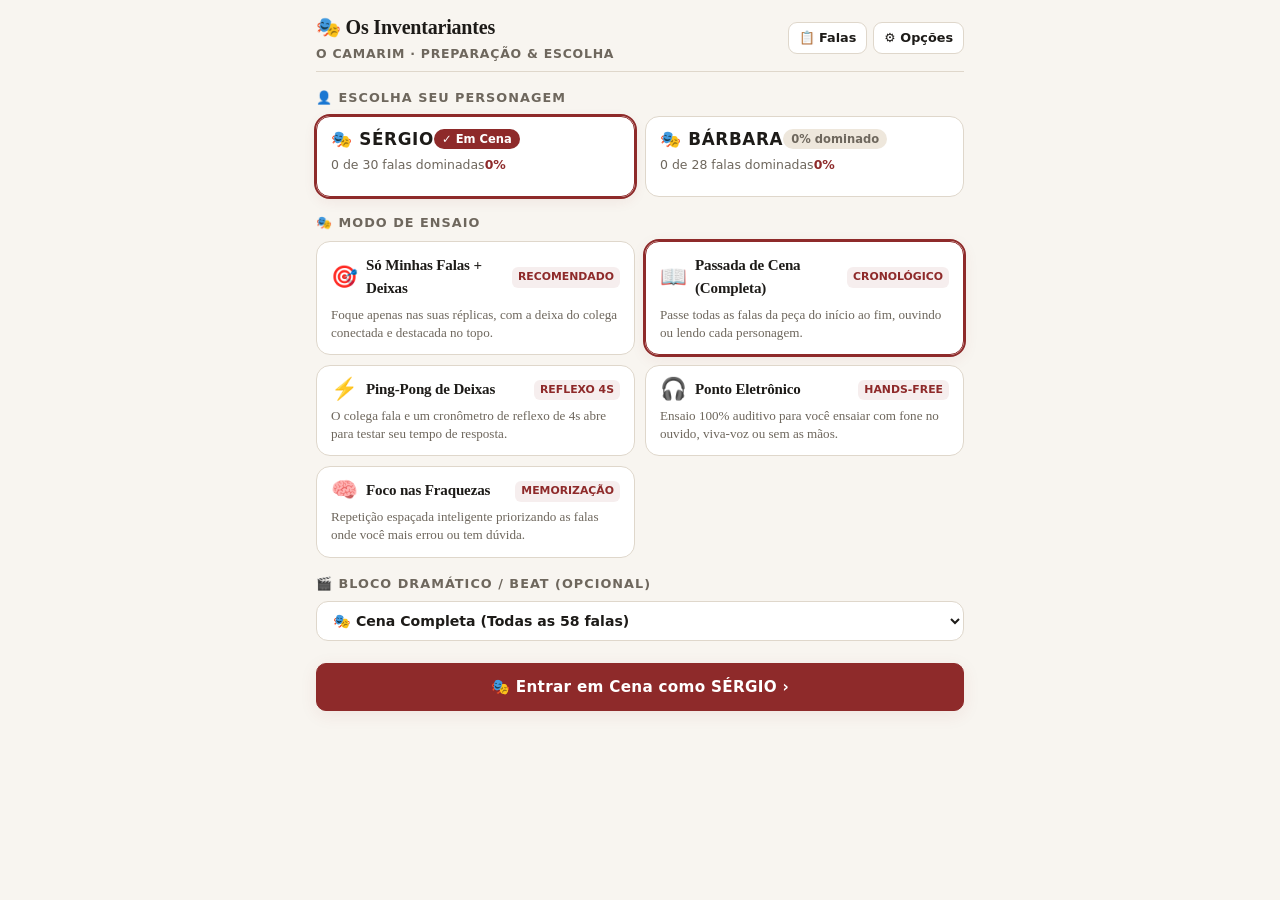
==== commit 7e7a8354: "feat(ui): redesign completo com tela Camarim (Lobby), Palco limpo, One-Thumb Dock e mascaramento sua" ====
--- a/Ensaio · Os Inventariantes.html
+++ b/Ensaio · Os Inventariantes.html
@@ -34,8 +34,6 @@
       --shadow-sm: 0 2px 6px rgba(0, 0, 0, 0.04);
       --shadow-md: 0 4px 14px rgba(0, 0, 0, 0.07);
       box-sizing: border-box;
-      padding-top: env(safe-area-inset-top, 0px);
-      padding-bottom: env(safe-area-inset-bottom, 0px);
     }
 
     @media (prefers-color-scheme: dark) {
@@ -109,44 +107,60 @@
       flex-direction: column;
     }
 
-    /* HEADER */
-    .app-header {
-      margin-bottom: 12px;
-    }
-
-    .header-top {
+    /* TELA 1: O CAMARIM (LOBBY) */
+    .view-camarim {
+      display: flex;
+      flex-direction: column;
+      gap: 16px;
+      animation: fadeIn 0.25s ease;
+      padding-bottom: 24px;
+    }
+    .view-camarim[hidden] {
+      display: none !important;
+    }
+    .camarim-header {
       display: flex;
       justify-content: space-between;
       align-items: center;
-      gap: 10px;
-      margin-bottom: 8px;
-    }
-
-    .play-title {
+      padding-bottom: 8px;
+      border-bottom: 1px solid var(--border);
+    }
+    .camarim-brand {
+      display: flex;
+      flex-direction: column;
+      min-width: 0;
+    }
+    .camarim-brand .play-title {
       font-size: 1.25rem;
-      font-weight: 700;
+      font-weight: 800;
       margin: 0;
       letter-spacing: -0.01em;
       white-space: nowrap;
       overflow: hidden;
       text-overflow: ellipsis;
-      display: flex;
-      align-items: center;
-      gap: 6px;
-    }
-
-    .header-actions {
+      color: var(--fg);
+    }
+    .camarim-subtitle {
+      font-size: 0.78rem;
+      color: var(--fg-muted);
+      font-family: system-ui, sans-serif;
+      text-transform: uppercase;
+      letter-spacing: 0.06em;
+      font-weight: 600;
+      margin-top: 1px;
+    }
+    .camarim-header-actions {
       display: flex;
       gap: 6px;
-    }
-
+      flex-shrink: 0;
+    }
     .btn-header {
       background: var(--card-bg);
       border: 1px solid var(--border);
       color: var(--fg);
       border-radius: 9px;
-      padding: 6px 11px;
-      font-size: 0.85rem;
+      padding: 5px 10px;
+      font-size: 0.8rem;
       font-weight: 600;
       cursor: pointer;
       display: inline-flex;
@@ -154,148 +168,366 @@
       gap: 4px;
       transition: all 0.15s ease;
       touch-action: manipulation;
+      min-height: 32px;
     }
     .btn-header:hover {
       background: var(--border-subtle);
       border-color: var(--fg-muted);
     }
-
-    /* TABS DE PERSONAGEM */
-    .character-tabs {
+    .camarim-section {
       display: flex;
+      flex-direction: column;
       gap: 8px;
-      margin: 8px 0;
-      overflow-x: auto;
-      padding-bottom: 4px;
-      scrollbar-width: none;
-    }
-    .character-tabs::-webkit-scrollbar { display: none; }
-
-    .char-tab {
+    }
+    .camarim-section-title {
+      font-size: 0.8rem;
+      font-family: system-ui, sans-serif;
+      text-transform: uppercase;
+      letter-spacing: 0.08em;
+      font-weight: 800;
+      color: var(--fg-muted);
+    }
+    /* CARDS DE PERSONAGEM (CAMARIM) */
+    .character-cards-grid {
+      display: grid;
+      grid-template-columns: repeat(auto-fit, minmax(260px, 1fr));
+      gap: 10px;
+    }
+    .char-card {
+      background: var(--card-bg);
+      border: 1.5px solid var(--border);
+      border-radius: 14px;
+      padding: 12px 14px;
+      display: flex;
+      flex-direction: column;
+      gap: 8px;
+      cursor: pointer;
+      transition: all 0.18s cubic-bezier(0.16, 1, 0.3, 1);
+      text-align: left;
+      width: 100%;
+      user-select: none;
+    }
+    .char-card:hover {
+      border-color: var(--accent);
+      background: var(--border-subtle);
+    }
+    .char-card.active {
+      border-color: var(--accent);
+      background: var(--card-bg);
+      box-shadow: 0 4px 14px var(--accent-soft);
+      outline: 2px solid var(--accent);
+    }
+    .char-card-header {
+      display: flex;
+      justify-content: space-between;
+      align-items: center;
+    }
+    .char-card-name {
+      font-size: 1.05rem;
+      font-weight: 800;
+      color: var(--fg);
+      letter-spacing: 0.04em;
+    }
+    .char-badge {
+      font-size: 0.72rem;
+      padding: 3px 8px;
+      border-radius: 12px;
+      background: var(--border-subtle);
+      font-weight: 700;
+      font-family: system-ui, sans-serif;
+      color: var(--fg-muted);
+    }
+    .char-badge.active {
+      background: var(--accent);
+      color: var(--accent-text);
+    }
+    .char-card-info {
+      display: flex;
+      justify-content: space-between;
+      align-items: center;
+      font-size: 0.78rem;
+      font-family: system-ui, sans-serif;
+      color: var(--fg-muted);
+    }
+    .char-card-pct {
+      font-weight: 700;
+      color: var(--accent);
+    }
+    .char-card-progress {
+      height: 4px;
+      background: var(--border);
+      border-radius: 2px;
+      overflow: hidden;
+    }
+    .char-card-progress-fill {
+      height: 100%;
+      background: var(--accent);
+      border-radius: 2px;
+      transition: width 0.3s ease;
+    }
+
+    /* CARDS DE MODOS DE ENSAIO (CAMARIM) */
+    .mode-cards-grid {
+      display: grid;
+      grid-template-columns: 1fr;
+      gap: 10px;
+    }
+    @media (min-width: 520px) {
+      .mode-cards-grid {
+        grid-template-columns: 1fr 1fr;
+      }
+    }
+    .mode-card {
+      background: var(--card-bg);
+      border: 1.5px solid var(--border);
+      border-radius: 14px;
+      padding: 12px 14px;
+      cursor: pointer;
+      transition: all 0.18s cubic-bezier(0.16, 1, 0.3, 1);
+      display: flex;
+      flex-direction: column;
+      gap: 5px;
+      user-select: none;
+    }
+    .mode-card:hover {
+      border-color: var(--accent);
+      transform: translateY(-1px);
+      box-shadow: var(--shadow-sm);
+    }
+    .mode-card.active {
+      border-color: var(--accent);
+      background: var(--card-bg);
+      box-shadow: 0 4px 16px var(--accent-soft);
+      outline: 2px solid var(--accent);
+    }
+    .mode-card-header {
+      display: flex;
+      align-items: center;
+      gap: 8px;
+    }
+    .mode-card-icon {
+      font-size: 1.35rem;
+      line-height: 1;
+    }
+    .mode-card-title-group {
+      display: flex;
+      align-items: center;
+      justify-content: space-between;
+      flex: 1;
+      gap: 6px;
+    }
+    .mode-card-title {
+      font-size: 0.94rem;
+      font-weight: 800;
+      color: var(--fg);
+      letter-spacing: -0.01em;
+    }
+    .mode-card-badge {
+      font-size: 0.68rem;
+      font-weight: 700;
+      text-transform: uppercase;
+      background: var(--accent-soft);
+      color: var(--accent);
+      padding: 2px 6px;
+      border-radius: 6px;
+      font-family: system-ui, sans-serif;
+      white-space: nowrap;
+    }
+    .mode-card-desc {
+      font-size: 0.82rem;
+      color: var(--fg-muted);
+      line-height: 1.4;
+      margin: 0;
+    }
+
+    /* SELETOR DE BEAT NO CAMARIM */
+    .camarim-select-wrapper {
+      position: relative;
+    }
+    .camarim-select {
+      width: 100%;
+      padding: 10px 12px;
+      border: 1.5px solid var(--border);
+      border-radius: 12px;
+      background: var(--card-bg);
+      color: var(--fg);
+      font-size: 0.88rem;
+      font-weight: 600;
+      cursor: pointer;
+    }
+    .camarim-select:focus {
+      border-color: var(--accent);
+      outline: none;
+    }
+
+    /* BOTÃO HERÓI: ENTRAR EM CENA */
+    .camarim-hero-action {
+      margin-top: 6px;
+    }
+    .btn-enter-stage {
+      width: 100%;
+      min-height: 52px;
+      font-size: 1.1rem;
+      font-weight: 800;
+      letter-spacing: 0.02em;
+      box-shadow: 0 4px 18px var(--accent-soft);
+    }
+
+    /* TELA 2: O PALCO (ENSAIO LIMPO) */
+    .view-palco {
+      display: flex;
+      flex-direction: column;
+      flex: 1;
+      padding-bottom: calc(84px + env(safe-area-inset-bottom, 14px));
+      animation: fadeIn 0.2s ease;
+    }
+    .view-palco[hidden] {
+      display: none !important;
+    }
+    @keyframes fadeIn {
+      from { opacity: 0; }
+      to { opacity: 1; }
+    }
+
+    /* TOPO MINIMALISTA DO PALCO (HUD DESOBSTRUÍDO) */
+    .stage-header {
+      margin-bottom: 10px;
+    }
+    .stage-header-inner {
+      display: flex;
+      align-items: center;
+      justify-content: space-between;
+      gap: 8px;
+      min-height: 40px;
+    }
+    .btn-stage-back {
       background: var(--card-bg);
       border: 1px solid var(--border);
+      color: var(--fg);
+      border-radius: 9px;
+      padding: 5px 11px;
+      font-size: 0.82rem;
+      font-weight: 700;
+      cursor: pointer;
+      transition: all 0.15s ease;
+      min-height: 34px;
+      display: inline-flex;
+      align-items: center;
+      gap: 3px;
+      touch-action: manipulation;
+      white-space: nowrap;
+    }
+    .btn-stage-back:hover {
+      background: var(--border-subtle);
+      border-color: var(--accent);
+      color: var(--accent);
+    }
+    .stage-center-info {
+      display: flex;
+      flex-direction: column;
+      align-items: center;
+      justify-content: center;
+      text-align: center;
+      min-width: 0;
+      flex: 1;
+      padding: 0 4px;
+    }
+    .stage-play-title {
+      font-size: 0.88rem;
+      font-weight: 800;
+      color: var(--fg);
+      white-space: nowrap;
+      overflow: hidden;
+      text-overflow: ellipsis;
+      max-width: 100%;
+    }
+    .stage-beat-pill {
+      font-size: 0.72rem;
       color: var(--fg-muted);
-      border-radius: 10px;
-      padding: 8px 16px;
-      font-size: 0.95rem;
       font-weight: 600;
-      cursor: pointer;
+      white-space: nowrap;
+      overflow: hidden;
+      text-overflow: ellipsis;
+      max-width: 100%;
+    }
+    .stage-right-actions {
       display: flex;
       align-items: center;
       gap: 6px;
-      white-space: nowrap;
-      transition: all 0.18s ease;
-      touch-action: manipulation;
-    }
-    .char-tab.active {
-      background: var(--accent);
+      flex-shrink: 0;
+    }
+    .btn-stage-counter {
+      background: var(--border-subtle);
+      border: 1px solid var(--border);
+      color: var(--fg);
+      border-radius: 14px;
+      padding: 4px 10px;
+      font-size: 0.78rem;
+      font-weight: 700;
+      cursor: pointer;
+      font-family: system-ui, sans-serif;
+      transition: all 0.15s;
+      min-height: 34px;
+      display: inline-flex;
+      align-items: center;
+    }
+    .btn-stage-counter:hover {
       border-color: var(--accent);
-      color: var(--accent-text);
-      box-shadow: var(--shadow-sm);
-    }
-    .char-badge {
-      font-size: 0.72rem;
-      padding: 2px 7px;
-      border-radius: 12px;
-      background: rgba(0,0,0,0.07);
-    }
-    .char-tab.active .char-badge {
-      background: rgba(255,255,255,0.22);
-    }
-
-    /* PROGRESS BAR */
-    .progress-section {
-      margin: 8px 0 10px;
-    }
-    .progress-bar-bg {
-      height: 6px;
+      color: var(--accent);
+    }
+    .btn-stage-icon {
+      background: var(--card-bg);
+      border: 1px solid var(--border);
+      color: var(--fg);
+      border-radius: 9px;
+      padding: 5px 9px;
+      font-size: 0.85rem;
+      cursor: pointer;
+      min-height: 34px;
+      display: inline-flex;
+      align-items: center;
+      justify-content: center;
+    }
+    .btn-stage-icon:hover {
+      background: var(--border-subtle);
+    }
+    .stage-progress-bar {
+      height: 3px;
       background: var(--border);
-      border-radius: 4px;
+      border-radius: 2px;
       overflow: hidden;
+      margin-top: 6px;
     }
     .progress-bar-fill {
       height: 100%;
       background: var(--accent);
       width: 0%;
-      transition: width 0.3s ease;
-    }
-    .progress-info {
-      display: flex;
-      justify-content: space-between;
-      font-size: 0.8rem;
-      color: var(--fg-muted);
-      margin-top: 5px;
-      font-family: system-ui, sans-serif;
-    }
-
-    /* FILTRO DE BEATS DRAMÁTICOS */
-    .beat-selector-bar {
-      margin-bottom: 8px;
-    }
-    .beat-select {
-      width: 100%;
-      background: var(--card-bg);
-      border: 1px solid var(--border);
-      border-radius: 8px;
-      padding: 6px 10px;
-      font-size: 0.82rem;
-      font-weight: 600;
-      color: var(--fg);
-      cursor: pointer;
-    }
-
-    /* TOOLBAR ROW */
-    .toolbar-row {
-      display: flex;
-      justify-content: space-between;
-      align-items: center;
-      gap: 8px;
-      flex-wrap: wrap;
-      background: var(--card-bg);
-      border: 1px solid var(--border);
-      border-radius: 10px;
-      padding: 6px 10px;
-      margin-bottom: 10px;
-    }
-    .mode-select {
-      background: transparent;
-      border: none;
-      color: var(--fg);
-      font-size: 0.85rem;
-      font-weight: 700;
-      cursor: pointer;
-      padding: 4px 6px;
-      border-radius: 6px;
-    }
-    .mode-select:focus {
-      outline: 2px solid var(--accent);
-    }
-    .toolbar-toggles {
-      display: flex;
-      gap: 12px;
-      align-items: center;
-    }
-    .toggle-chip {
-      font-size: 0.82rem;
-      color: var(--fg-muted);
-      cursor: pointer;
-      display: flex;
-      align-items: center;
-      gap: 5px;
-      user-select: none;
-    }
-    .toggle-chip input {
-      accent-color: var(--accent);
-      cursor: pointer;
+      transition: width 0.35s cubic-bezier(0.4, 0, 0.2, 1);
     }
 
     /* STATUS DE VOZ E TOAST */
     .status-toast {
-      font-size: 0.8rem;
+      font-size: 0.78rem;
       color: var(--fg-muted);
       font-family: system-ui, sans-serif;
-      margin-bottom: 6px;
-      min-height: 1.2em;
+      text-align: center;
+      font-weight: 500;
+      transition: all 0.2s ease;
+    }
+    .status-toast:empty {
+      display: none;
+      margin: 0;
+      min-height: 0;
+    }
+    .status-toast:not(:empty) {
+      margin-bottom: 4px;
+      padding: 3px 8px;
+      background: var(--accent-soft);
+      border-radius: 6px;
+      color: var(--accent);
+      display: inline-block;
+      margin-left: auto;
+      margin-right: auto;
     }
 
     /* ÁREA DO ENSAIO */
@@ -363,6 +595,22 @@
       border-color: var(--fg);
     }
 
+    /* MINI BADGE DE DEIXA (ABERTURA/CONTINUAÇÃO) */
+    .cue-mini-badge {
+      font-size: 0.78rem;
+      font-weight: 600;
+      color: var(--fg-muted);
+      font-style: italic;
+      padding: 3px 10px;
+      margin-bottom: 8px;
+      background: var(--border-subtle);
+      border-radius: 8px;
+      display: inline-flex;
+      align-items: center;
+      gap: 5px;
+      align-self: flex-start;
+    }
+
     /* CARTÃO DA DEIXA (CUE) */
     .cue-card {
       background: var(--card-bg);
@@ -505,24 +753,33 @@
       padding: 0 3px;
     }
     .masked-word {
-      letter-spacing: 0.12em;
+      display: inline-block;
+      letter-spacing: 0.16em;
       color: var(--fg-muted);
-      font-weight: 600;
+      opacity: 0.75;
+      font-size: 0.88em;
       background: var(--border-subtle);
-      padding: 0 4px;
-      border-radius: 4px;
+      padding: 1px 7px;
+      margin: 0 1px;
+      border-radius: 12px;
+      vertical-align: baseline;
+      user-select: none;
+      transition: all 0.2s ease;
     }
     .first-letter-word {
+      display: inline-block;
       color: var(--fg);
       font-weight: 700;
       background: var(--border-subtle);
-      padding: 0 3px;
-      border-radius: 3px;
+      padding: 1px 6px;
+      margin: 0 1px;
+      border-radius: 8px;
     }
     .first-letter-word .dots {
       color: var(--fg-muted);
-      letter-spacing: 0.08em;
+      letter-spacing: 0.1em;
       font-weight: normal;
+      opacity: 0.7;
     }
     .hint-revealed {
       background: var(--hint-bg);
@@ -657,72 +914,135 @@
       border-color: var(--recording);
       color: var(--recording);
     }
-
-    /* FOOTER FIXO / NAVEGAÇÃO */
-    .app-footer {
+    .action-secondary-row {
+      display: flex;
+      gap: 8px;
+      align-items: center;
+      flex-wrap: wrap;
+      width: 100%;
+    }
+    .btn-audio {
+      min-height: 38px;
+      padding: 0 14px;
+      font-size: 0.85rem;
+      border-radius: 20px;
+    }
+    .btn-record {
+      min-height: 38px;
+      padding: 0 14px;
+      font-size: 0.85rem;
+      border-radius: 20px;
+      border-color: var(--recording);
+      color: var(--recording);
+    }
+    .btn-icon-only {
+      min-height: 38px;
+      width: 38px;
+      padding: 0;
+      border-radius: 20px;
+      display: inline-flex;
+      align-items: center;
+      justify-content: center;
+    }
+
+        /* BARRA DE UM POLEGAR (ONE-THUMB ACTION DOCK) */
+    .action-dock {
       position: fixed;
       bottom: 0;
       left: 0;
       right: 0;
-      background: var(--bg);
+      background: rgba(251, 249, 245, 0.94);
       border-top: 1px solid var(--border);
-      padding: 8px 16px;
-      padding-bottom: max(8px, env(safe-area-inset-bottom, 8px));
+      padding: 8px 12px calc(10px + env(safe-area-inset-bottom, 10px));
       z-index: 100;
-      backdrop-filter: blur(10px);
-      -webkit-backdrop-filter: blur(10px);
-    }
-    .footer-inner {
-      max-width: 680px;
+      backdrop-filter: blur(20px);
+      -webkit-backdrop-filter: blur(20px);
+      box-shadow: 0 -4px 20px rgba(0, 0, 0, 0.06);
+    }
+    :root[data-theme="dark"] .action-dock,
+    @media (prefers-color-scheme: dark) {
+      :root:not([data-theme="light"]) .action-dock {
+        background: rgba(18, 17, 16, 0.94);
+        box-shadow: 0 -4px 20px rgba(0, 0, 0, 0.5);
+      }
+    }
+    .dock-inner {
+      max-width: 640px;
       margin: 0 auto;
-    }
-    .nav-controls {
       display: flex;
-      justify-content: space-between;
       align-items: center;
       gap: 8px;
-    }
-    .btn-nav {
+      width: 100%;
+    }
+    .dock-btn-nav {
       background: var(--card-bg);
       border: 1px solid var(--border);
       color: var(--fg);
-      border-radius: 8px;
-      padding: 10px 16px;
-      font-size: 0.95rem;
-      font-weight: 600;
+      border-radius: 12px;
+      width: 48px;
+      height: 50px;
+      min-width: 48px;
+      font-size: 1.4rem;
+      font-weight: 700;
       cursor: pointer;
       touch-action: manipulation;
-    }
-    .btn-nav:disabled {
-      opacity: 0.3;
+      display: inline-flex;
+      align-items: center;
+      justify-content: center;
+      transition: all 0.15s ease;
+    }
+    .dock-btn-nav:hover:not(:disabled) {
+      background: var(--border-subtle);
+      border-color: var(--fg-muted);
+    }
+    .dock-btn-nav:disabled {
+      opacity: 0.25;
       cursor: not-allowed;
     }
-    .btn-nav-center {
-      background: transparent;
-      border: none;
-      color: var(--fg);
+    .dock-hero-area {
+      flex: 1;
+      display: flex;
+      gap: 8px;
+      align-items: center;
+      min-width: 0;
+    }
+    .dock-hero-btn {
+      flex: 1;
+      height: 50px;
+      min-height: 50px;
+      font-size: 1.02rem;
+      font-weight: 700;
+      letter-spacing: 0.01em;
+      border-radius: 12px;
+    }
+    .dock-btn-hint {
+      height: 50px;
+      min-height: 50px;
+      min-width: 76px;
+      padding: 0 12px;
       font-size: 0.9rem;
       font-weight: 700;
-      cursor: pointer;
-      padding: 8px;
-      border-radius: 6px;
-    }
-    .keyboard-guide {
-      font-size: 0.72rem;
-      color: var(--fg-muted);
-      text-align: center;
-      margin-top: 4px;
-      font-family: system-ui, sans-serif;
-    }
-    kbd {
+      border-radius: 12px;
+    }
+    .btn-retry {
+      background: #d97706;
+      border-color: #b45309;
+      color: #fff;
+      box-shadow: 0 2px 8px rgba(217, 119, 6, 0.25);
+    }
+    .btn-retry:hover {
+      background: #b45309;
+    }
+    .btn-secondary {
+      background: var(--card-bg);
+      border-color: var(--border);
+      color: var(--fg);
+    }
+    .btn-secondary:hover {
       background: var(--border-subtle);
-      border: 1px solid var(--border);
-      border-radius: 3px;
-      padding: 1px 4px;
-      font-family: inherit;
-    }
-
-    /* MODAIS */
+    }
+
+/* MODAIS */
     .modal-backdrop {
       position: fixed;
       top: 0;
@@ -877,95 +1197,149 @@
 </head>
 <body>
   <div class="app-container">
-    <!-- HEADER -->
-    <header class="app-header">
-      <div class="header-top">
-        <h1 class="play-title" id="playTitle">🎭 Os Inventariantes</h1>
-        <div class="header-actions">
-          <button id="btnOpenIndex" class="btn-header" title="Índice de Falas (Atalho: I)">📋 Falas</button>
-          <button id="btnOpenSettings" class="btn-header" title="Opções & Vozes">⚙️ Opções</button>
+    <!-- TELA 1: O CAMARIM (LOBBY DE ENTRADA & HUB DE ESCOLHA) -->
+    <div id="lobbyView" class="view-camarim">
+      <header class="camarim-header">
+        <div class="camarim-brand">
+          <h1 class="play-title" id="playTitle">🎭 Os Inventariantes</h1>
+          <span class="camarim-subtitle">O Camarim · Preparação & Escolha</span>
         </div>
+        <div class="camarim-header-actions">
+          <button id="btnOpenIndexLobby" class="btn-header" type="button" title="Índice de Falas">📋 Falas</button>
+          <button id="btnOpenSettingsLobby" class="btn-header" type="button" title="Opções & Vozes">⚙️ Opções</button>
+        </div>
+      </header>
+
+      <!-- SEÇÃO 1: PERSONAGEM ATIVO (CARDS GRANDES E TÁTEIS) -->
+      <section class="camarim-section">
+        <div class="camarim-section-title">👤 Escolha seu Personagem</div>
+        <div class="character-cards-grid" id="characterTabs" role="tablist">
+          <!-- Injetado dinamicamente via UIController.renderLobby() -->
+        </div>
+      </section>
+
+      <!-- SEÇÃO 2: MODOS DE ENSAIO (CARDS GRANDES COM EXPLICAÇÃO) -->
+      <section class="camarim-section">
+        <div class="camarim-section-title">🎭 Modo de Ensaio</div>
+        <div class="mode-cards-grid" id="modeCardsGrid">
+          <div class="mode-card active" data-mode="minhas">
+            <div class="mode-card-header">
+              <span class="mode-card-icon">🎯</span>
+              <div class="mode-card-title-group">
+                <span class="mode-card-title">Só Minhas Falas + Deixas</span>
+                <span class="mode-card-badge">Recomendado</span>
+              </div>
+            </div>
+            <p class="mode-card-desc">Foque apenas nas suas réplicas, com a deixa do colega conectada e destacada no topo.</p>
+          </div>
+
+          <div class="mode-card" data-mode="cena">
+            <div class="mode-card-header">
+              <span class="mode-card-icon">📖</span>
+              <div class="mode-card-title-group">
+                <span class="mode-card-title">Passada de Cena (Completa)</span>
+                <span class="mode-card-badge">Cronológico</span>
+              </div>
+            </div>
+            <p class="mode-card-desc">Passe todas as falas da peça do início ao fim, ouvindo ou lendo cada personagem.</p>
+          </div>
+
+          <div class="mode-card" data-mode="pingpong">
+            <div class="mode-card-header">
+              <span class="mode-card-icon">⚡</span>
+              <div class="mode-card-title-group">
+                <span class="mode-card-title">Ping-Pong de Deixas</span>
+                <span class="mode-card-badge">Reflexo 4s</span>
+              </div>
+            </div>
+            <p class="mode-card-desc">O colega fala e um cronômetro de reflexo de 4s abre para testar seu tempo de resposta.</p>
+          </div>
+
+          <div class="mode-card" data-mode="ponto">
+            <div class="mode-card-header">
+              <span class="mode-card-icon">🎧</span>
+              <div class="mode-card-title-group">
+                <span class="mode-card-title">Ponto Eletrônico</span>
+                <span class="mode-card-badge">Hands-Free</span>
+              </div>
+            </div>
+            <p class="mode-card-desc">Ensaio 100% auditivo para você ensaiar com fone no ouvido, viva-voz ou sem as mãos.</p>
+          </div>
+
+          <div class="mode-card" data-mode="fraquezas">
+            <div class="mode-card-header">
+              <span class="mode-card-icon">🧠</span>
+              <div class="mode-card-title-group">
+                <span class="mode-card-title">Foco nas Fraquezas</span>
+                <span class="mode-card-badge">Memorização</span>
+              </div>
+            </div>
+            <p class="mode-card-desc">Repetição espaçada inteligente priorizando as falas onde você mais errou ou tem dúvida.</p>
+          </div>
+        </div>
+      </section>
+
+      <!-- SEÇÃO 3: BLOCO DRAMÁTICO / BEAT (OPCIONAL) -->
+      <section class="camarim-section">
+        <div class="camarim-section-title">🎬 Bloco Dramático / Beat (Opcional)</div>
+        <div class="camarim-select-wrapper">
+          <select id="selectBeat" class="camarim-select" title="Filtrar por bloco dramático da cena">
+            <option value="all">🎭 Cena Completa</option>
+          </select>
+        </div>
+      </section>
+
+      <!-- BOTÃO HERÓI: ENTRAR EM CENA -->
+      <div class="camarim-hero-action">
+        <button id="btnEnterStage" class="btn btn-primary btn-enter-stage" type="button">
+          🎭 Entrar em Cena ›
+        </button>
       </div>
-
-      <!-- Abas de Personagens -->
-      <div class="character-tabs" id="characterTabs"></div>
-
-      <!-- Barra de Progresso e Métricas -->
-      <div class="progress-section">
-        <div class="progress-bar-bg">
+    </div>
+
+    <!-- TELA 2: O PALCO (ENSAIO LIMPO E IMERSIVO) -->
+    <div id="rehearsalView" class="view-palco" hidden>
+      <!-- TOPO MINIMALISTA (HUD DESOBSTRUÍDO) -->
+      <header class="stage-header" id="stageHeader">
+        <div class="stage-header-inner">
+          <button id="btnBackToLobby" class="btn-stage-back" type="button" title="Voltar ao Camarim">‹ Camarim</button>
+          <div class="stage-center-info">
+            <span class="stage-play-title" id="stagePlayTitle">Os Inventariantes</span>
+            <span class="stage-beat-pill" id="stageBeatTitle">🎭 Cena Completa</span>
+          </div>
+          <div class="stage-right-actions">
+            <button id="btnStageIndex" class="btn-stage-counter" type="button" title="Índice de Falas">
+              <span id="counterText">Fala 1 de 58</span>
+            </button>
+            <button id="btnOpenSettingsStage" class="btn-stage-icon" type="button" title="Opções & Vozes">⚙️</button>
+          </div>
+        </div>
+        <div class="stage-progress-bar">
           <div class="progress-bar-fill" id="progressBar"></div>
         </div>
-        <div class="progress-info">
-          <span id="masteryText">0 de 0 dominadas</span>
-          <span id="counterText">Fala 1 de 58</span>
+        <div class="status-toast" id="statusMessage"></div>
+      </header>
+
+      <!-- ÁREA CÊNICA (A ESCUTA E A FALA) -->
+      <main id="mainApp" class="rehearsal-card-container">
+        <!-- Injetado dinamicamente via UIController.renderView() -->
+      </main>
+
+      <!-- BARRA DE UM POLEGAR (ONE-THUMB ACTION DOCK) -->
+      <footer id="oneThumbDock" class="action-dock">
+        <div class="dock-inner">
+          <button id="btnPrev" class="dock-btn-nav" type="button" title="Fala anterior (←)">‹</button>
+          <div id="dockHeroArea" class="dock-hero-area">
+            <!-- Injetado dinamicamente via UIController.renderView() -->
+          </div>
+          <button id="btnNext" class="dock-btn-nav" type="button" title="Próxima fala (→)">›</button>
         </div>
-      </div>
-
-      <!-- Filtro de Beats Dramáticos -->
-      <div class="beat-selector-bar">
-        <select id="selectBeat" class="beat-select" title="Filtrar por bloco dramático da cena">
-          <option value="all">🎭 Cena Completa</option>
-        </select>
-      </div>
-
-      <!-- Barra de Modos e Áudio -->
-      <div class="toolbar-row">
-        <div style="display:flex; gap:6px; flex-wrap:wrap; align-items:center;">
-          <select id="selectMode" class="mode-select" title="Modo de ensaio">
-            <option value="cena">Modo: Cena Toda (sequencial)</option>
-            <option value="minhas">Modo: Só Minhas Falas + Deixas</option>
-            <option value="fraquezas">Modo: Foco nas Fraquezas</option>
-            <option value="pingpong">Modo: Ping-Pong de Deixas (Reflexo)</option>
-            <option value="ponto">Modo: Ponto Eletrônico (Fone de Ouvido)</option>
-          </select>
-          <select id="selectTempo" class="mode-select" title="Andamento e ritmo da cena" style="color:var(--accent);">
-            <option value="normal">Ritmo: ⚡ Normal (0.95x)</option>
-            <option value="slow">Ritmo: 🐢 Lento (0.80x)</option>
-            <option value="fast">Ritmo: 🔥 Urgente (1.20x)</option>
-            <option value="dynamic">Ritmo: 🎲 Dinâmico / Surpresa</option>
-          </select>
-        </div>
-        <div class="toolbar-toggles">
-          <label class="toggle-chip" title="Ouvir áudio da fala do colega">
-            <input type="checkbox" id="chkVoice" checked>
-            <span>🔊 Voz</span>
-          </label>
-          <label class="toggle-chip" title="Avançar sozinho quando o colega terminar">
-            <input type="checkbox" id="chkAutoAdvance">
-            <span>⚡ Auto</span>
-          </label>
-          <label class="toggle-chip" title="Manter tela do celular ligada no ensaio">
-            <input type="checkbox" id="chkWakeLock" checked>
-            <span>👁️ Tela</span>
-          </label>
-        </div>
-      </div>
-      <div class="status-toast" id="statusMessage"></div>
-    </header>
-
-    <!-- ÁREA PRINCIPAL DO ENSAIO -->
-    <main id="mainApp" class="rehearsal-card-container">
-      <!-- Injetado dinamicamente via JavaScript -->
-    </main>
-
-    <!-- NAVEGAÇÃO FIXA NO RODAPÉ -->
-    <footer class="app-footer">
-      <div class="footer-inner">
-        <div class="nav-controls">
-          <button id="btnPrev" class="btn-nav" title="Fala anterior (←)">‹ Anterior</button>
-          <button id="btnNavIndex" class="btn-nav-center" title="Abrir índice completo">
-            <span id="navCounterLabel">Fala 1 / 58</span>
-          </button>
-          <button id="btnNext" class="btn-nav" title="Próxima fala (→)">Próxima ›</button>
-        </div>
-        <div class="keyboard-guide">
-          Atalhos: <kbd>Espaço</kbd> Ler/Conferir • <kbd>1</kbd> Errei • <kbd>2</kbd> Acertei • <kbd>D</kbd> Dica • <kbd>←</kbd><kbd>→</kbd> Navegar
-        </div>
-      </div>
-    </footer>
+      </footer>
+    </div>
   </div>
 
-  <!-- MODAL: ÍNDICE DE FALAS -->
+
+<!-- MODAL: ÍNDICE DE FALAS -->
   <div id="modalIndex" class="modal-backdrop" hidden>
     <div class="modal-content">
       <div class="modal-header">
@@ -992,6 +1366,42 @@
       <div class="modal-body">
         <!-- Nível A: Seletor de Vozes Nativas do Celular (Dinâmico para todos os personagens) -->
         <div id="characterVoicesContainer"></div>
+
+        <!-- Ritmo e Preferências do Palco -->
+        <div class="form-group" style="background:var(--border-subtle); padding:12px; border-radius:10px; margin-bottom:14px;">
+          <label style="font-weight:700; margin-bottom:8px; display:block;">⚡ Ritmo & Preferências do Palco:</label>
+          <div style="margin-bottom:8px;">
+            <label for="selectTempo" style="font-size:0.8rem; color:var(--fg-muted);">Andamento e Ritmo da Cena:</label>
+            <select id="selectTempo" class="form-control" title="Andamento e ritmo da cena" style="width:100%; padding:6px; font-weight:600;">
+              <option value="normal">⚡ Ritmo: Normal (0.95x)</option>
+              <option value="slow">🐢 Ritmo: Lento (0.80x)</option>
+              <option value="fast">🔥 Ritmo: Urgente (1.20x)</option>
+              <option value="dynamic">🎲 Ritmo: Dinâmico</option>
+            </select>
+          </div>
+          <div style="display:flex; flex-direction:column; gap:6px;">
+            <label class="toggle-chip" style="font-size:0.82rem; padding:4px 8px;">
+              <input type="checkbox" id="chkVoice" checked>
+              <span>🔊 Ouvir voz sintetizada do colega</span>
+            </label>
+            <label class="toggle-chip" style="font-size:0.82rem; padding:4px 8px;">
+              <input type="checkbox" id="chkAutoAdvance">
+              <span>⚡ Avanço automático após fala do colega</span>
+            </label>
+            <label class="toggle-chip" style="font-size:0.82rem; padding:4px 8px;">
+              <input type="checkbox" id="chkWakeLock" checked>
+              <span>👁️ Manter tela do celular ligada no ensaio</span>
+            </label>
+            <!-- Select oculto para compatibilidade com qualquer listener legado -->
+            <select id="selectMode" style="display:none;">
+              <option value="cena">Modo: Cena Toda</option>
+              <option value="minhas">Modo: Só Minhas + Deixas</option>
+              <option value="fraquezas">Modo: Foco nas Fraquezas</option>
+              <option value="pingpong">Modo: Ping-Pong de Deixas</option>
+              <option value="ponto">Modo: Ponto Eletrônico</option>
+            </select>
+          </div>
+        </div>
 
         <div class="form-group">
           <label for="rangeSpeechRate">Velocidade da Voz: <span id="rateLabel">0.95x</span></label>
@@ -1298,10 +1708,10 @@
             const escaped = Utils.escapeHtml(part);
             if (mode === 'initial') {
               const first = escaped[0];
-              const restDots = '.'.repeat(Math.max(1, Math.min(3, escaped.length - 1)));
+              const restDots = '·'.repeat(Math.max(1, Math.min(3, escaped.length - 1)));
               return `<span class="first-letter-word">${first}<span class="dots">${restDots}</span></span>`;
             } else {
-              const blank = '_'.repeat(Math.max(2, escaped.length));
+              const blank = '•'.repeat(Math.max(2, Math.min(5, escaped.length)));
               return `<span class="masked-word">${blank}</span>`;
             }
           }
@@ -1362,6 +1772,9 @@
       speechRate: 0.95,
       activeScriptText: '',
       currentFilter: 'all',
+      currentScreen: 'lobby',
+      isRetryState: false,
+      isSceneFinished: false,
 
       // Timers & controle de fluxo
       pingPongCountdown: 4,
@@ -2102,11 +2515,78 @@
       }
     };
 
-    // 7. CONTROLADOR DE INTERFACE (UIController)
+        // 7. CONTROLADOR DE INTERFACE (UIController)
     const UIController = {
       showStatus(msg) {
         const el = Utils.$('statusMessage');
         if (el) el.textContent = msg;
+      },
+
+      showScreen(screenName) {
+        AppState.currentScreen = screenName;
+        const lobby = Utils.$('lobbyView');
+        const stage = Utils.$('rehearsalView');
+        if (screenName === 'lobby') {
+          if (lobby) lobby.hidden = false;
+          if (stage) stage.hidden = true;
+          this.renderLobby();
+        } else {
+          if (lobby) lobby.hidden = true;
+          if (stage) stage.hidden = false;
+          this.renderView();
+        }
+      },
+
+      renderLobby() {
+        const titleEl = Utils.$('playTitle');
+        if (titleEl) {
+          titleEl.textContent = '🎭 ' + (document.title.replace('🎭 Ensaio Teatral · ', '') || 'Os Inventariantes');
+        }
+
+        const tabsContainer = Utils.$('characterTabs');
+        if (tabsContainer) {
+          tabsContainer.innerHTML = AppState.characters.map(c => {
+            const isCurrent = c === AppState.selectedActor;
+            const total = AppState.speeches.filter(s => s.who === c).length;
+            let actorLevels = isCurrent ? AppState.masteryLevels : StorageManager.loadProgress(c, AppState.speeches.length);
+            const mastered = AppState.speeches.map((s, i) => s.who === c && (actorLevels[i] || 0) >= 3 ? 1 : 0).reduce((a, b) => a + b, 0);
+            const pct = total > 0 ? Math.round((100 * mastered) / total) : 0;
+            return `
+              <button class="char-tab char-card ${isCurrent ? 'active' : ''}" data-actor="${Utils.escapeHtml(c)}" type="button">
+                <div class="char-card-header">
+                  <div class="char-card-name">🎭 ${Utils.escapeHtml(c)}</div>
+                  <span class="char-badge ${isCurrent ? 'active' : ''}">${isCurrent ? '✓ Em Cena' : `${pct}% dominado`}</span>
+                </div>
+                <div class="char-card-info">
+                  <span class="char-card-stat">${mastered} de ${total} falas dominadas</span>
+                  <span class="char-card-pct">${pct}%</span>
+                </div>
+                <div class="char-card-progress">
+                  <div class="char-card-progress-fill" style="width:${pct}%"></div>
+                </div>
+              </button>
+            `;
+          }).join('');
+        }
+
+        const modeGrid = Utils.$('modeCardsGrid');
+        if (modeGrid) {
+          const cards = modeGrid.querySelectorAll('.mode-card');
+          cards.forEach(card => {
+            if (card.dataset.mode === AppState.rehearsalMode) {
+              card.classList.add('active');
+            } else {
+              card.classList.remove('active');
+            }
+          });
+        }
+
+        const btnEnter = Utils.$('btnEnterStage');
+        if (btnEnter) {
+          btnEnter.textContent = `🎭 Entrar em Cena como ${AppState.selectedActor || 'Ator'} ›`;
+        }
+
+        this.populateBeatSelector();
       },
 
       populateBeatSelector() {
@@ -2178,17 +2658,18 @@
       },
 
       updateHeaderStats() {
-        const tabsContainer = Utils.$('characterTabs');
-        if (tabsContainer) {
-          tabsContainer.innerHTML = AppState.characters.map(c => {
-            const isCurrent = c === AppState.selectedActor;
-            const total = AppState.speeches.filter(s => s.who === c).length;
-            let actorLevels = isCurrent ? AppState.masteryLevels : StorageManager.loadProgress(c, AppState.speeches.length);
-            const mastered = AppState.speeches.map((s, i) => s.who === c && (actorLevels[i] || 0) >= 3 ? 1 : 0).reduce((a, b) => a + b, 0);
-            return `<button class="char-tab ${isCurrent ? 'active' : ''}" data-actor="${Utils.escapeHtml(c)}">
-              ${Utils.escapeHtml(c)} <span class="char-badge">${mastered}/${total}</span>
-            </button>`;
-          }).join('');
+        const stagePlay = Utils.$('stagePlayTitle');
+        if (stagePlay) {
+          stagePlay.textContent = document.title.replace('🎭 Ensaio Teatral · ', '') || 'Os Inventariantes';
+        }
+        const stageBeat = Utils.$('stageBeatTitle');
+        if (stageBeat) {
+          if (AppState.selectedBeat === 'all') {
+            stageBeat.textContent = '🎭 Cena Completa';
+          } else {
+            const b = AppState.activeBeats[parseInt(AppState.selectedBeat, 10)];
+            stageBeat.textContent = b ? b.name : '🎭 Cena Completa';
+          }
         }
 
         const myIndices = AppState.getMySpeechIndices();
@@ -2214,6 +2695,66 @@
           if (btnP) btnP.disabled = AppState.currentIndex <= range.start;
           if (btnN) btnN.disabled = AppState.currentIndex >= range.end;
         }
+
+        if (AppState.currentScreen === 'lobby') {
+          this.renderLobby();
+        }
+      },
+
+      renderDockHeroArea() {
+        const dockArea = Utils.$('dockHeroArea');
+        if (!dockArea) return;
+
+        if (AppState.isSceneFinished || AppState.currentIndex >= AppState.speeches.length) {
+          dockArea.innerHTML = `
+            <button class="dock-hero-btn btn btn-primary" id="btnRestartScene" type="button">Recomeçar bloco</button>
+            <button class="dock-hero-btn btn btn-secondary" id="btnReturnLobbyFinished" type="button">‹ Camarim</button>
+          `;
+          return;
+        }
+
+        const speech = AppState.speeches[AppState.currentIndex];
+        const isMyTurn = speech && speech.who === AppState.selectedActor;
+        const level = AppState.masteryLevels[AppState.currentIndex] || 0;
+
+        if (!isMyTurn) {
+          const nextSpeech = AppState.speeches[AppState.currentIndex + 1];
+          const nextIsMine = nextSpeech && nextSpeech.who === AppState.selectedActor;
+          const partnerBtnText = nextIsMine ? 'Minha vez ›' : 'Avançar ›';
+          dockArea.innerHTML = `
+            <button class="dock-hero-btn btn btn-primary" id="btnContinuePartner" type="button">${partnerBtnText}</button>
+          `;
+          return;
+        }
+
+        if (AppState.isRetryState) {
+          dockArea.innerHTML = `
+            <button class="dock-hero-btn btn btn-retry" id="btnRetry" type="button">🔁 Tentar de novo agora</button>
+            <button class="dock-hero-btn btn btn-secondary" id="btnNextAfterWrong" type="button">Seguir adiante ›</button>
+          `;
+          return;
+        }
+
+        if (level === 0) {
+          dockArea.innerHTML = `
+            <button class="dock-hero-btn btn btn-primary" id="btnHideWords" type="button">Já li — Esconder palavras ➔</button>
+          `;
+          return;
+        }
+
+        if (!AppState.isRevealed) {
+          dockArea.innerHTML = `
+            <button class="dock-btn-hint btn btn-hint" id="btnHint" type="button" title="Revela a próxima palavra oculta (D)">💡 Dica</button>
+            <button class="dock-hero-btn btn btn-primary" id="btnCheck" type="button">👁️ Conferir Fala</button>
+          `;
+          return;
+        }
+
+        // isRevealed && !isRetryState
+        dockArea.innerHTML = `
+          <button class="dock-hero-btn btn btn-danger" id="btnWrong" type="button">❌ Errei</button>
+          <button class="dock-hero-btn btn btn-success" id="btnCorrect" type="button">✅ Acertei</button>
+        `;
       },
 
       renderSpeechHtml(speechObj, speechIndex, level, hintsRevealed, isRevealed) {
@@ -2286,11 +2827,13 @@
 
       async renderView() {
         this.updateHeaderStats();
+        this.renderDockHeroArea();
         const mainApp = Utils.$('mainApp');
         if (!mainApp) return;
 
         if (AppState.currentIndex >= AppState.speeches.length) {
           this.renderSceneFinished();
+          this.renderDockHeroArea();
           return;
         }
 
@@ -2302,13 +2845,13 @@
         const hasRealAudio = await StorageManager.getCastAudio(AppState.currentIndex);
         const isDefault = ScriptParser.isDefaultPlay(AppState.activeScriptText);
         const currentIntent = StorageManager.getSpeechIntent(AppState.currentIndex, isDefault);
-        const intentHtml = `
+        const intentHtml = (currentIntent || isMyTurn) ? `
           <div class="intent-bar" id="intentBarCurrent" title="Ação dramática / intenção da personagem (Toque para editar)">
             <span class="intent-label">🎯 Ação:</span>
             <span class="intent-text">${Utils.escapeHtml(currentIntent || 'Definir verbo de ação ou subtexto...')}</span>
             <button class="btn-intent-edit" id="btnEditIntent" type="button">${currentIntent ? '✏️ Editar' : '➕ Definir'}</button>
           </div>
-        `;
+        ` : '';
 
         if (AudioEngine.isRecordingNow) {
           html += `
@@ -2339,10 +2882,11 @@
                 ${speech.segments.map(seg => seg.type === 'rubric' ? ` <span class="rubric">(${Utils.escapeHtml(seg.text)})</span> ` : Utils.escapeHtml(seg.text)).join('')}
               </div>
               <div class="action-row">
-                <button class="btn btn-audio" id="btnSpeakPartner">🔊 Ouvir</button>
-                <button class="btn btn-record" id="btnRecordPartner">${hasRealAudio ? '🎙️ Regravar voz real' : '🎙️ Gravar voz real'}</button>
-                ${hasRealAudio ? `<button class="btn" style="min-width:44px; padding:0 10px;" id="btnDeleteCastAudio" title="Excluir gravação">🗑️</button>` : ''}
-                <button class="btn btn-primary" id="btnContinuePartner">Minha vez ›</button>
+                <div class="action-secondary-row">
+                  <button class="btn btn-audio" id="btnSpeakPartner">🔊 Ouvir</button>
+                  <button class="btn btn-record" id="btnRecordPartner">${hasRealAudio ? '🎙️ Regravar voz real' : '🎙️ Gravar voz real'}</button>
+                  ${hasRealAudio ? `<button class="btn btn-icon-only" id="btnDeleteCastAudio" title="Excluir gravação">🗑️</button>` : ''}
+                </div>
               </div>
             </div>
           `;
@@ -2352,9 +2896,14 @@
           if (prevSpeech) {
             const hasPrevRealAudio = await StorageManager.getCastAudio(AppState.currentIndex - 1);
             if (prevSpeech.who !== AppState.selectedActor) {
-              const cueWords = prevSpeech.spokenText.split(' ');
-              const cueStart = cueWords.slice(0, Math.max(0, cueWords.length - 4)).join(' ');
-              const cueEnd = cueWords.slice(-4).join(' ');
+              const cueWords = (prevSpeech.spokenText || '').trim().split(/\s+/).filter(Boolean);
+              const cueStartWords = cueWords.slice(0, Math.max(0, cueWords.length - 4));
+              const cueEndWords = cueWords.slice(Math.max(0, cueWords.length - 4));
+              const cueStart = cueStartWords.join(' ');
+              const cueEnd = cueEndWords.join(' ');
+              const cueBody = cueStart
+                ? `${Utils.escapeHtml(cueStart)} <span class="cue-highlight-end">${Utils.escapeHtml(cueEnd)}</span>`
+                : `<span class="cue-highlight-end">${Utils.escapeHtml(cueEnd)}</span>`;
 
               cueHtml = `
                 <div class="cue-card">
@@ -2365,14 +2914,14 @@
                       <button class="btn-cue-record" id="btnRecordCue">${hasPrevRealAudio ? '🎙️ Regravar' : '🎙️ Gravar colega'}</button>
                     </div>
                   </div>
-                  <p class="cue-text">“${Utils.escapeHtml(cueStart)} <span class="cue-highlight-end">${Utils.escapeHtml(cueEnd)}</span>”</p>
+                  <p class="cue-text">“${cueBody}”</p>
                 </div>
               `;
             } else {
-              cueHtml = `<div class="cue-card"><span class="cue-tag">Continuação</span><p class="cue-text"><i>(continuação da sua fala)</i></p></div>`;
+              cueHtml = `<div class="cue-mini-badge">↳ Continuação da sua fala</div>`;
             }
           } else {
-            cueHtml = `<div class="cue-card"><span class="cue-tag">Abertura</span><p class="cue-text"><i>(a cena começa com você)</i></p></div>`;
+            cueHtml = `<div class="cue-mini-badge">🎬 Abertura da cena</div>`;
           }
           html += cueHtml;
 
@@ -2410,43 +2959,23 @@
                 ${this.renderSpeechHtml(speech, AppState.currentIndex, level, AppState.hintsUsedThisLine, AppState.isRevealed)}
               </div>
               <div class="action-row">
-          `;
-
-          if (level === 0) {
-            html += `
-              <button class="btn btn-audio" id="btnAudioMy">🔊 Ouvir</button>
-              <button class="btn btn-record" id="btnRecordMy">${hasRealAudio ? '🎙️ Regravar voz' : '🎙️ Gravar voz'}</button>
-              ${hasRealAudio ? `<button class="btn" style="min-width:40px; padding:0 8px;" id="btnDeleteCastAudio" title="Excluir gravação">🗑️</button>` : ''}
-              <button class="btn btn-primary" id="btnHideWords">Já li — Esconder palavras ➔</button>
-            `;
-          } else if (!AppState.isRevealed) {
-            html += `
-              <button class="btn btn-hint" id="btnHint" title="Revela a próxima palavra oculta (D)">💡 Dica</button>
-              <button class="btn btn-audio" id="btnAudioMy">🔊 Ouvir</button>
-              <button class="btn btn-record" id="btnRecordMy">${hasRealAudio ? '🎙️ Regravar voz' : '🎙️ Gravar voz'}</button>
-              ${hasRealAudio ? `<button class="btn" style="min-width:40px; padding:0 8px;" id="btnDeleteCastAudio" title="Excluir gravação">🗑️</button>` : ''}
-              <button class="btn btn-primary" id="btnCheck">👁️ Conferir (Espaço)</button>
-            `;
-          } else {
-            html += `
-              <button class="btn btn-danger" id="btnWrong">❌ Errei (1)</button>
-              <button class="btn btn-success" id="btnCorrect">✅ Acertei (2)</button>
-              <button class="btn btn-audio" id="btnAudioMy">🔊</button>
-              <button class="btn btn-record" id="btnRecordMy">${hasRealAudio ? '🎙️ Regravar voz' : '🎙️ Gravar voz'}</button>
-              ${hasRealAudio ? `<button class="btn" style="min-width:40px; padding:0 8px;" id="btnDeleteCastAudio" title="Excluir gravação">🗑️</button>` : ''}
-            `;
-          }
-
-          html += `
+                <div class="action-secondary-row">
+                  <button class="btn btn-audio" id="btnAudioMy">🔊 Ouvir</button>
+                  <button class="btn btn-record" id="btnRecordMy">${hasRealAudio ? '🎙️ Regravar voz' : '🎙️ Gravar voz'}</button>
+                  ${hasRealAudio ? `<button class="btn btn-icon-only" id="btnDeleteCastAudio" title="Excluir gravação">🗑️</button>` : ''}
+                </div>
               </div>
             </div>
           `;
         }
 
         mainApp.innerHTML = html;
+        this.renderDockHeroArea();
       },
 
       renderSceneFinished() {
+        AppState.isSceneFinished = true;
+        this.updateHeaderStats();
         const mainApp = Utils.$('mainApp');
         if (!mainApp) return;
         mainApp.innerHTML = `
@@ -2456,9 +2985,11 @@
             <div style="display:flex; gap:10px; justify-content:center; flex-wrap:wrap;">
               <button class="btn btn-primary" id="btnRestartScene">Recomeçar bloco</button>
               <button class="btn" id="btnReviewWeak">Treinar só fraquezas</button>
+              <button class="btn" id="btnReturnLobbyFinished">‹ Voltar ao Camarim</button>
             </div>
           </div>
         `;
+        this.renderDockHeroArea();
       },
 
       async renderIndexModal() {
@@ -2547,26 +3078,28 @@
             await AppState.wakeLock.release();
             AppState.wakeLock = null;
           }
-        } catch (err) {}
+        } catch (e) {
+          AppState.wakeLock = null;
+        }
       },
 
       loadActiveScript() {
-        const savedScript = localStorage.getItem('memorizador_custom_script');
-        const defaultPlayEl = Utils.$('defaultPlay');
-        const defaultScript = defaultPlayEl ? defaultPlayEl.textContent : '';
-        const scriptText = savedScript || defaultScript;
-
-        const editor = Utils.$('scriptEditor');
-        if (editor) editor.value = scriptText;
+        let scriptText = localStorage.getItem('memorizador_custom_script');
+        if (!scriptText) {
+          const defEl = Utils.$('defaultPlay');
+          scriptText = defEl ? defEl.textContent.trim() : '';
+        }
 
         AppState.activeScriptText = scriptText;
+        const playTitle = ScriptParser.extractPlayTitle(scriptText);
+        document.title = '🎭 Ensaio Teatral · ' + playTitle;
+        const ptEl = Utils.$('playTitle');
+        if (ptEl) ptEl.textContent = '🎭 ' + playTitle;
+        const stTitle = Utils.$('stagePlayTitle');
+        if (stTitle) stTitle.textContent = playTitle;
+
         AppState.speeches = ScriptParser.parseScript(scriptText);
         AppState.characters = [...new Set(AppState.speeches.map(s => s.who))];
-
-        const title = ScriptParser.extractPlayTitle(scriptText);
-        document.title = '🎭 Ensaio Teatral · ' + title;
-        const playTitleEl = Utils.$('playTitle');
-        if (playTitleEl) playTitleEl.textContent = '🎭 ' + title;
 
         const settings = StorageManager.loadSettings();
         AppState.speechRate = settings.speechRate;
@@ -2602,6 +3135,40 @@
         const range = AppState.getActiveBeatRange();
         AppState.currentIndex = range.start;
         this.goToSpeech(AppState.currentIndex, false);
+        UIController.renderLobby();
+        UIController.showScreen('lobby');
+      },
+
+      enterStage(mode) {
+        if (mode) {
+          AppState.rehearsalMode = mode;
+          StorageManager.saveSettings(AppState);
+          if (Utils.$('selectMode')) Utils.$('selectMode').value = mode;
+        }
+        UIController.showScreen('stage');
+        if (AppState.rehearsalMode === 'fraquezas') {
+          this.goToSpeech(AppState.pickNextWeakness(), true);
+        } else if (AppState.rehearsalMode === 'minhas' || AppState.rehearsalMode === 'pingpong' || AppState.rehearsalMode === 'ponto') {
+          const myIndices = AppState.getMySpeechIndices();
+          if (!myIndices.includes(AppState.currentIndex)) {
+            this.goToSpeech(myIndices[0] !== undefined ? myIndices[0] : 0, true);
+          } else {
+            this.goToSpeech(AppState.currentIndex, true);
+          }
+        } else {
+          this.goToSpeech(AppState.currentIndex, true);
+        }
+      },
+
+      returnToLobby() {
+        AudioEngine.stopAllAudio();
+        if (AppState.pingPongInterval) {
+          clearInterval(AppState.pingPongInterval);
+          AppState.pingPongInterval = null;
+        }
+        AppState.isRetryState = false;
+        AppState.isSceneFinished = false;
+        UIController.showScreen('lobby');
       },
 
       goToSpeech(index, triggerAudio = true) {
@@ -2617,6 +3184,8 @@
         AppState.currentIndex = Math.max(range.start, Math.min(range.end, index));
         AppState.isRevealed = false;
         AppState.hintsUsedThisLine = 0;
+        AppState.isRetryState = false;
+        AppState.isSceneFinished = false;
 
         UIController.renderView();
 
@@ -2905,6 +3474,8 @@
         } else if (id === 'btnHideWords') {
           AppState.masteryLevels[AppState.currentIndex] = 1;
           StorageManager.saveProgress(AppState.selectedActor, AppState.masteryLevels);
+          AppState.isRevealed = false;
+          AppState.hintsUsedThisLine = 0;
           UIController.renderView();
         } else if (id === 'btnHint') {
           AppState.hintsUsedThisLine++;
@@ -2917,19 +3488,43 @@
           const cur = AppState.masteryLevels[AppState.currentIndex] || 0;
           AppState.masteryLevels[AppState.currentIndex] = Math.min(4, cur + 1);
           StorageManager.saveProgress(AppState.selectedActor, AppState.masteryLevels);
+          AppState.isRetryState = false;
           this.advanceNext();
         } else if (id === 'btnWrong') {
           Utils.triggerHaptic('error');
           const cur = AppState.masteryLevels[AppState.currentIndex] || 0;
           AppState.masteryLevels[AppState.currentIndex] = Math.max(0, cur - 1);
           StorageManager.saveProgress(AppState.selectedActor, AppState.masteryLevels);
+          AppState.isRetryState = true;
+          UIController.renderView();
+        } else if (id === 'btnRetry') {
+          AppState.isRetryState = false;
+          AppState.isRevealed = false;
+          AppState.hintsUsedThisLine = 0;
+          if ((AppState.masteryLevels[AppState.currentIndex] || 0) === 0) {
+            AppState.masteryLevels[AppState.currentIndex] = 1;
+            StorageManager.saveProgress(AppState.selectedActor, AppState.masteryLevels);
+          }
+          UIController.renderView();
+        } else if (id === 'btnNextAfterWrong') {
+          AppState.isRetryState = false;
           this.advanceNext();
+        } else if (id === 'btnEnterStage') {
+          this.enterStage();
+        } else if (id === 'btnBackToLobby' || id === 'btnReturnLobbyFinished') {
+          this.returnToLobby();
         } else if (id === 'btnRestartScene') {
+          AppState.isSceneFinished = false;
           const range = AppState.getActiveBeatRange();
-          this.goToSpeech(range.start);
+          if (AppState.rehearsalMode === 'minhas' || AppState.rehearsalMode === 'pingpong' || AppState.rehearsalMode === 'ponto') {
+            const myIndices = AppState.getMySpeechIndices();
+            this.goToSpeech(myIndices[0] !== undefined ? myIndices[0] : range.start);
+          } else {
+            this.goToSpeech(range.start);
+          }
         } else if (id === 'btnReviewWeak') {
+          AppState.isSceneFinished = false;
           AppState.rehearsalMode = 'fraquezas';
-          if (Utils.$('selectMode')) Utils.$('selectMode').value = 'fraquezas';
           this.goToSpeech(AppState.pickNextWeakness());
         }
       },
@@ -2937,56 +3532,55 @@
       async exportFullBackup() {
         try {
           UIController.showStatus('Gerando arquivo de backup...');
-          const recordings = await StorageManager.getAllRecordings();
-
-          const serializedRecordings = [];
-          for (const rec of recordings) {
-            if (rec.blob) {
-              const base64 = await Utils.blobToBase64(rec.blob);
-              serializedRecordings.push({
-                id: rec.id,
-                speechIdx: rec.speechIdx,
-                playId: rec.playId,
-                base64,
-                mime: rec.blob.type,
-                timestamp: rec.timestamp
+          const data = {
+            version: '2.0',
+            exportedAt: new Date().toISOString(),
+            localStorage: {},
+            recordings: []
+          };
+
+          for (let i = 0; i < localStorage.length; i++) {
+            const key = localStorage.key(i);
+            if (key && key.startsWith('memorizador_')) {
+              data.localStorage[key] = localStorage.getItem(key);
+            }
+          }
+
+          const db = await StorageManager.getIndexedDB();
+          const tx = db.transaction(StorageManager.STORE_NAME, 'readonly');
+          const store = tx.objectStore(StorageManager.STORE_NAME);
+
+          const getAllAudios = () => new Promise((resolve, reject) => {
+            const req = store.getAll();
+            req.onsuccess = () => resolve(req.result);
+            req.onerror = () => reject(req.error);
+          });
+
+          const records = await getAllAudios();
+          for (const item of records) {
+            if (item && item.audioBlob) {
+              const b64 = await Utils.blobToBase64(item.audioBlob);
+              data.recordings.push({
+                id: item.id,
+                speechIdx: item.speechIdx,
+                playId: item.playId || 'default',
+                base64: b64
               });
             }
           }
 
-          const storageObj = {};
-          for (let i = 0; i < localStorage.length; i++) {
-            const k = localStorage.key(i);
-            if (!k) continue;
-            if (
-              k.startsWith('memorizador_') ||
-              k.startsWith('voice_actor_') ||
-              k.startsWith('intent_')
-            ) {
-              storageObj[k] = localStorage.getItem(k);
-            }
-          }
-
-          const backupData = {
-            app: AppConfig.APP_ID,
-            version: AppConfig.VERSION,
-            exportDate: new Date().toISOString(),
-            localStorage: storageObj,
-            recordings: serializedRecordings
-          };
-
-          const jsonStr = JSON.stringify(backupData, null, 2);
-          const blob = new Blob([jsonStr], { type: 'application/json' });
+          const blob = new Blob([JSON.stringify(data, null, 2)], { type: 'application/json' });
           const url = URL.createObjectURL(blob);
           const a = document.createElement('a');
           a.href = url;
-          a.download = `backup-ensaio-teatro-${new Date().toISOString().slice(0, 10)}.json`;
+          a.download = `ensaio_backup_${new Date().toISOString().slice(0, 10)}.json`;
           document.body.appendChild(a);
           a.click();
           document.body.removeChild(a);
           URL.revokeObjectURL(url);
           UIController.showStatus('Backup baixado com sucesso!');
         } catch (err) {
+          console.error(err);
           alert('Erro ao exportar backup: ' + err.message);
         }
       },
@@ -2995,57 +3589,36 @@
         try {
           const text = await file.text();
           const data = JSON.parse(text);
-          if (!data.localStorage || !Array.isArray(data.recordings)) {
-            throw new Error('Arquivo de backup inválido.');
-          }
-
-          Object.keys(data.localStorage).forEach(key => {
-            const val = data.localStorage[key];
-            if (val !== null && val !== undefined) {
-              localStorage.setItem(key, val);
-            }
-          });
-
-          const db = await StorageManager.getIndexedDB();
-          if (db) {
-            await new Promise((resolve, reject) => {
-              const tx = db.transaction('recordings', 'readwrite');
-              const store = tx.objectStore('recordings');
-              store.clear();
-
-              for (const rec of data.recordings) {
-                if (rec.base64) {
-                  const blob = Utils.base64ToBlob(rec.base64, rec.mime || 'audio/webm');
-                  let speechIdx = rec.speechIdx;
-                  let playId = rec.playId;
-                  if (speechIdx === undefined) {
-                    if (typeof rec.id === 'number') {
-                      speechIdx = rec.id;
-                      playId = playId || 'default';
-                    } else if (typeof rec.id === 'string' && rec.id.includes('_')) {
-                      const lastIdx = rec.id.lastIndexOf('_');
-                      playId = playId || rec.id.substring(0, lastIdx);
-                      speechIdx = parseInt(rec.id.substring(lastIdx + 1), 10);
-                    }
-                  }
-                  store.put({
-                    id: rec.id,
-                    speechIdx,
-                    playId: playId || 'default',
-                    blob,
-                    timestamp: rec.timestamp || Date.now()
-                  });
+
+          if (data.localStorage) {
+            Object.keys(data.localStorage).forEach(k => {
+              localStorage.setItem(k, data.localStorage[k]);
+            });
+          }
+
+          if (data.recordings && Array.isArray(data.recordings)) {
+            const db = await StorageManager.getIndexedDB();
+            const tx = db.transaction(StorageManager.STORE_NAME, 'readwrite');
+            const store = tx.objectStore(StorageManager.STORE_NAME);
+
+            for (const item of data.recordings) {
+              if (item.base64 && item.id) {
+                const blob = Utils.base64ToBlob(item.base64);
+                let speechIdx = item.speechIdx;
+                let playId = item.playId || 'default';
+                if (speechIdx === undefined) {
+                  const parts = item.id.split('_');
+                  speechIdx = parseInt(parts[parts.length - 1], 10);
                 }
+                store.put({ id: item.id, speechIdx, playId, audioBlob: blob, timestamp: Date.now() });
               }
-              tx.oncomplete = resolve;
-              tx.onerror = () => reject(tx.error);
-            });
-          }
-
-          alert('Backup restaurado com sucesso! Seus dados e áudios foram recuperados.');
-          this.loadActiveScript();
-          if (Utils.$('modalSettings')) Utils.$('modalSettings').hidden = true;
+            }
+          }
+
+          alert('Backup restaurado com sucesso! O aplicativo será recarregado.');
+          if (typeof window !== 'undefined' && window.location && window.location.reload) window.location.reload();
         } catch (err) {
+          console.error(err);
           alert('Erro ao restaurar backup: ' + err.message);
         }
       },
@@ -3060,7 +3633,17 @@
               StorageManager.saveSettings(AppState);
               AppState.masteryLevels = StorageManager.loadProgress(actor, AppState.speeches.length);
               const myIndices = AppState.getMySpeechIndices();
-              this.goToSpeech(myIndices[0] !== undefined ? myIndices[0] : 0);
+              this.goToSpeech(myIndices[0] !== undefined ? myIndices[0] : 0, false);
+              UIController.renderLobby();
+            }
+            return;
+          }
+
+          const modeCard = e.target.closest('.mode-card');
+          if (modeCard) {
+            const mode = modeCard.dataset.mode;
+            if (mode) {
+              this.enterStage(mode);
             }
             return;
           }
@@ -3070,6 +3653,9 @@
             const idx = parseInt(indexItem.dataset.idx, 10);
             if (!isNaN(idx)) {
               if (Utils.$('modalIndex')) Utils.$('modalIndex').hidden = true;
+              if (AppState.currentScreen === 'lobby') {
+                this.enterStage();
+              }
               this.goToSpeech(idx);
             }
             return;
@@ -3081,6 +3667,12 @@
             return;
           }
 
+          const actionBtn = e.target.closest('button[id]');
+          if (actionBtn) {
+            this.handleActionClick(actionBtn.id);
+            return;
+          }
+
           if (e.target.id) {
             this.handleActionClick(e.target.id);
           }
@@ -3088,21 +3680,38 @@
 
         if (Utils.$('btnPrev')) Utils.$('btnPrev').onclick = () => this.advancePrev();
         if (Utils.$('btnNext')) Utils.$('btnNext').onclick = () => this.advanceNext();
-        if (Utils.$('btnNavIndex')) {
-          Utils.$('btnNavIndex').onclick = () => {
-            UIController.renderIndexModal();
-            if (Utils.$('modalIndex')) Utils.$('modalIndex').hidden = false;
-          };
-        }
-        if (Utils.$('btnOpenIndex')) {
-          Utils.$('btnOpenIndex').onclick = () => {
-            UIController.renderIndexModal();
-            if (Utils.$('modalIndex')) Utils.$('modalIndex').hidden = false;
-          };
-        }
+        if (Utils.$('btnEnterStage')) Utils.$('btnEnterStage').onclick = () => this.enterStage();
+        if (Utils.$('btnBackToLobby')) Utils.$('btnBackToLobby').onclick = () => this.returnToLobby();
+
+        ['btnOpenIndex', 'btnOpenIndexLobby', 'btnStageIndex', 'btnNavIndex'].forEach(id => {
+          const btn = Utils.$(id);
+          if (btn) {
+            btn.onclick = () => {
+              UIController.renderIndexModal();
+              if (Utils.$('modalIndex')) Utils.$('modalIndex').hidden = false;
+            };
+          }
+        });
+
         if (Utils.$('btnCloseIndex')) {
           Utils.$('btnCloseIndex').onclick = () => {
             if (Utils.$('modalIndex')) Utils.$('modalIndex').hidden = true;
+          };
+        }
+
+        ['btnOpenSettings', 'btnOpenSettingsLobby', 'btnOpenSettingsStage'].forEach(id => {
+          const btn = Utils.$(id);
+          if (btn) {
+            btn.onclick = () => {
+              UIController.populateVoiceSelectors();
+              if (Utils.$('modalSettings')) Utils.$('modalSettings').hidden = false;
+            };
+          }
+        });
+
+        if (Utils.$('btnCloseSettings')) {
+          Utils.$('btnCloseSettings').onclick = () => {
+            if (Utils.$('modalSettings')) Utils.$('modalSettings').hidden = true;
           };
         }
 
@@ -3112,10 +3721,11 @@
             const range = AppState.getActiveBeatRange();
             if (AppState.rehearsalMode === 'minhas' || AppState.rehearsalMode === 'pingpong' || AppState.rehearsalMode === 'ponto') {
               const myIndices = AppState.getMySpeechIndices();
-              this.goToSpeech(myIndices[0] !== undefined ? myIndices[0] : range.start);
+              this.goToSpeech(myIndices[0] !== undefined ? myIndices[0] : range.start, false);
             } else {
-              this.goToSpeech(range.start);
-            }
+              this.goToSpeech(range.start, false);
+            }
+            UIController.renderLobby();
           };
         }
 
@@ -3128,17 +3738,16 @@
           };
         });
 
-        if (Utils.$('btnOpenSettings')) {
-          Utils.$('btnOpenSettings').onclick = () => {
-            UIController.populateVoiceSelectors();
-            if (Utils.$('modalSettings')) Utils.$('modalSettings').hidden = false;
-          };
-        }
-        if (Utils.$('btnCloseSettings')) {
-          Utils.$('btnCloseSettings').onclick = () => {
-            if (Utils.$('modalSettings')) Utils.$('modalSettings').hidden = true;
-          };
-        }
+        ['modalIndex', 'modalSettings'].forEach(modalId => {
+          const modalEl = Utils.$(modalId);
+          if (modalEl) {
+            modalEl.onclick = (e) => {
+              if (e.target === modalEl || (e.target.classList && e.target.classList.contains('modal-drag-bar'))) {
+                modalEl.hidden = true;
+              }
+            };
+          }
+        });
 
         if (Utils.$('rangeSpeechRate')) {
           Utils.$('rangeSpeechRate').oninput = (e) => {
@@ -3215,10 +3824,14 @@
         if (Utils.$('btnExportBackup')) {
           Utils.$('btnExportBackup').onclick = () => this.exportFullBackup();
         }
+
         if (Utils.$('fileImportBackup')) {
           Utils.$('fileImportBackup').onchange = (e) => {
-            if (e.target.files && e.target.files[0]) {
-              this.importFullBackup(e.target.files[0]);
+            const file = e.target.files && e.target.files[0];
+            if (file) {
+              if (confirm('A restauração substituirá todas as gravações locais e progresso. Continuar?')) {
+                this.importFullBackup(file);
+              }
             }
           };
         }
@@ -3226,24 +3839,20 @@
         if (Utils.$('btnResetProgress')) {
           Utils.$('btnResetProgress').onclick = () => {
             if (confirm(`Zerar todo o histórico de memorização para ${AppState.selectedActor}?`)) {
-              AppState.masteryLevels = AppState.speeches.map(() => 0);
+              AppState.masteryLevels = new Array(AppState.speeches.length).fill(0);
               StorageManager.saveProgress(AppState.selectedActor, AppState.masteryLevels);
               UIController.renderView();
-              if (Utils.$('modalSettings')) Utils.$('modalSettings').hidden = true;
+              UIController.renderLobby();
+              alert('Progresso zerado.');
             }
           };
         }
 
         if (Utils.$('btnSaveScript')) {
           Utils.$('btnSaveScript').onclick = () => {
-            const text = Utils.$('scriptEditor') ? Utils.$('scriptEditor').value.trim() : '';
-            if (!text) return;
-            const testParsed = ScriptParser.parseScript(text);
-            if (testParsed.length === 0) {
-              alert('Nenhuma fala de personagem detectada no texto!\nCertifique-se de usar o formato dramatúrgico, por exemplo:\n**PERSONAGEM:** Fala da personagem\nou\nPERSONAGEM: Fala da personagem');
-              return;
-            }
-            localStorage.setItem('memorizador_custom_script', text);
+            const txt = Utils.$('scriptEditor').value.trim();
+            if (!txt) return;
+            localStorage.setItem('memorizador_custom_script', txt);
             if (Utils.$('modalSettings')) Utils.$('modalSettings').hidden = true;
             this.loadActiveScript();
           };
@@ -3261,30 +3870,28 @@
       },
 
       bindKeyboard() {
-        window.addEventListener('keydown', (e) => {
-          if (e.target.tagName === 'INPUT' || e.target.tagName === 'TEXTAREA' || e.target.tagName === 'SELECT') return;
-
-          const isIndexOpen = Utils.$('modalIndex') && !Utils.$('modalIndex').hidden;
-          const isSettingsOpen = Utils.$('modalSettings') && !Utils.$('modalSettings').hidden;
-          const isModalOpen = isIndexOpen || isSettingsOpen;
-
+        document.addEventListener('keydown', (e) => {
+          if (['INPUT', 'TEXTAREA', 'SELECT'].includes(e.target.tagName)) return;
+
+          const isModalOpen = !Utils.$('modalIndex')?.hidden || !Utils.$('modalSettings')?.hidden;
           if (e.key === 'Escape') {
-            if (Utils.$('modalIndex')) Utils.$('modalIndex').hidden = true;
-            if (Utils.$('modalSettings')) Utils.$('modalSettings').hidden = true;
+            if (!Utils.$('modalIndex').hidden) Utils.$('modalIndex').hidden = true;
+            if (!Utils.$('modalSettings').hidden) Utils.$('modalSettings').hidden = true;
+            if (!isModalOpen && AppState.currentScreen === 'stage') {
+              this.returnToLobby();
+            }
             return;
           }
 
-          if (e.key === 'i' || e.key === 'I') {
-            e.preventDefault();
-            const m = Utils.$('modalIndex');
-            if (m) {
-              m.hidden = !m.hidden;
-              if (!m.hidden) UIController.renderIndexModal();
+          if (isModalOpen) return;
+
+          if (AppState.currentScreen === 'lobby') {
+            if (e.key === 'Enter') {
+              e.preventDefault();
+              this.enterStage();
             }
             return;
           }
-
-          if (isModalOpen) return;
 
           const currentSpeech = AppState.speeches[AppState.currentIndex];
           const isMyTurn = currentSpeech && currentSpeech.who === AppState.selectedActor;
@@ -3298,7 +3905,8 @@
             this.advancePrev();
           } else if (e.key === ' ' || e.code === 'Space') {
             e.preventDefault();
-            if (!isMyTurn) this.advanceNext();
+            if (AppState.isRetryState) this.handleActionClick('btnRetry');
+            else if (!isMyTurn) this.advanceNext();
             else if (level === 0) this.handleActionClick('btnHideWords');
             else if (!AppState.isRevealed) this.handleActionClick('btnCheck');
             else this.handleActionClick('btnCorrect');
@@ -3307,10 +3915,12 @@
             if (isMyTurn && !AppState.isRevealed && level > 0) this.handleActionClick('btnHint');
           } else if (e.key === '1') {
             e.preventDefault();
-            if (isMyTurn && AppState.isRevealed) this.handleActionClick('btnWrong');
+            if (AppState.isRetryState) this.handleActionClick('btnRetry');
+            else if (isMyTurn && AppState.isRevealed) this.handleActionClick('btnWrong');
           } else if (e.key === '2') {
             e.preventDefault();
-            if (isMyTurn && AppState.isRevealed) this.handleActionClick('btnCorrect');
+            if (AppState.isRetryState) this.handleActionClick('btnNextAfterWrong');
+            else if (isMyTurn && AppState.isRevealed) this.handleActionClick('btnCorrect');
           } else if (e.key === 'r' || e.key === 'R' || e.key === 'o' || e.key === 'O') {
             e.preventDefault();
             if (currentSpeech) {
@@ -3341,7 +3951,7 @@
       } catch (e) {}
     }
 
-    AppController.init();
+AppController.init();
   </script>
 </body>
 </html>
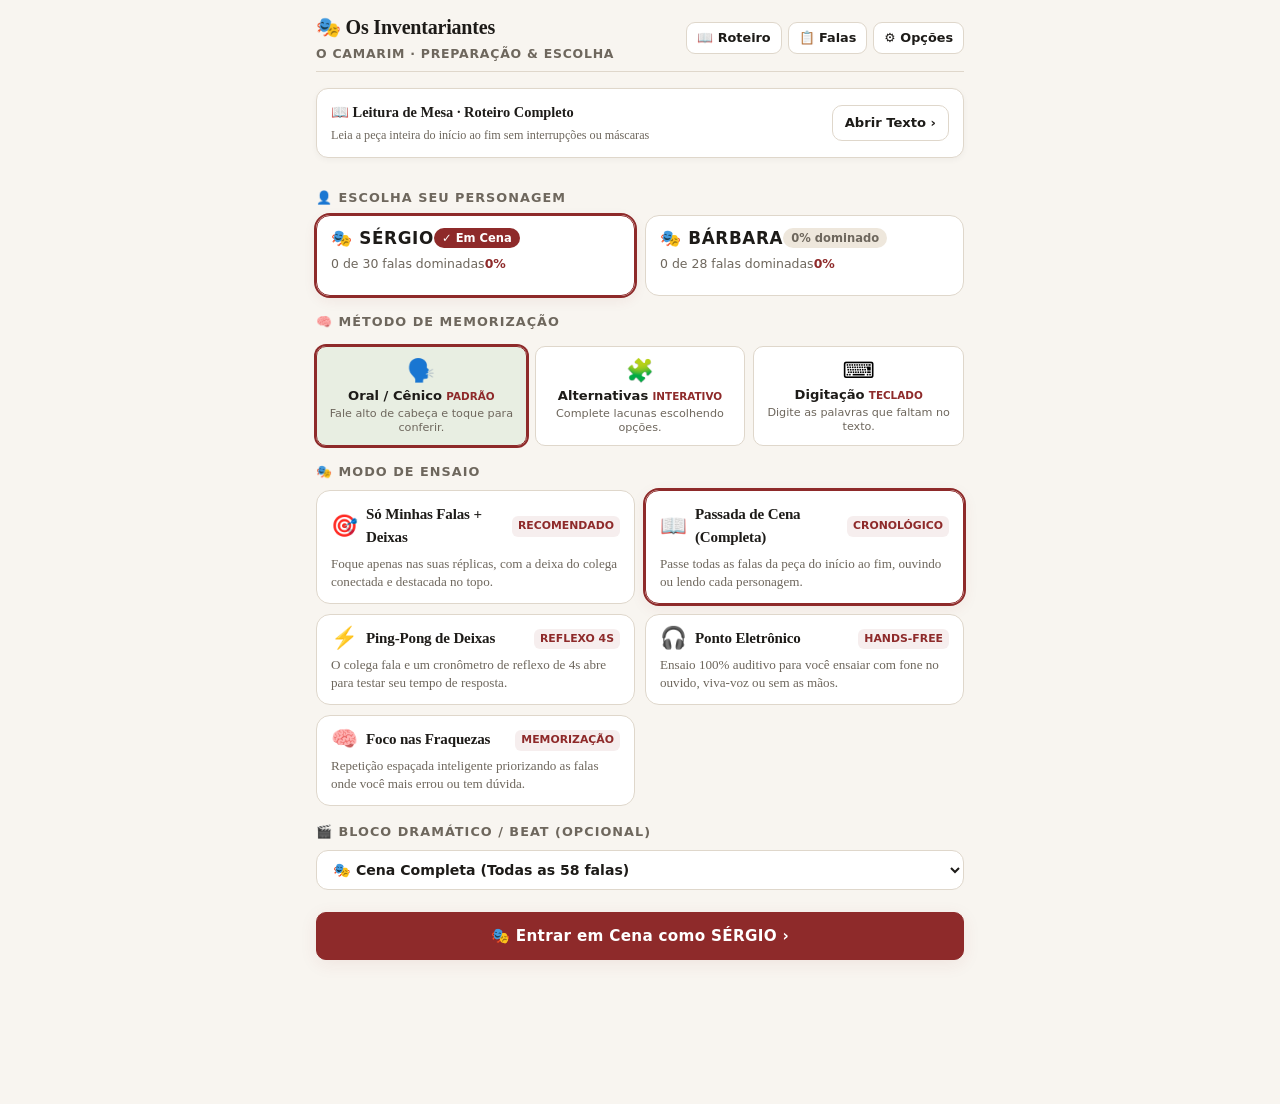
==== commit 9832ea00: "feat: modos interativos de memorizacao, toggle de audio, ocultacao de rubricas e roteiro completo" ====
--- a/Ensaio · Os Inventariantes.html
+++ b/Ensaio · Os Inventariantes.html
@@ -1193,6 +1193,320 @@
       min-height: 160px;
       resize: vertical;
     }
+
+    /* ÁUDIO EM REPRODUÇÃO (TOGGLE STOP) */
+    .btn-audio.is-playing, .btn-cue-audio.is-playing {
+      background: rgba(229, 57, 53, 0.15) !important;
+      color: var(--danger) !important;
+      border-color: var(--danger) !important;
+      font-weight: 700 !important;
+      animation: pulsePlayingAudio 1.4s ease-in-out infinite;
+    }
+    @keyframes pulsePlayingAudio {
+      0%, 100% { transform: scale(1); box-shadow: 0 0 0 0 rgba(229, 57, 53, 0.4); }
+      50% { transform: scale(1.02); box-shadow: 0 0 0 4px rgba(229, 57, 53, 0.15); }
+    }
+
+    /* CARD DE FALA OCULTA (VEIL) */
+    .speech-veil-card {
+      background: var(--border-subtle);
+      border: 1px dashed var(--border);
+      border-radius: 12px;
+      padding: 24px 16px;
+      text-align: center;
+      margin: 12px 0 16px;
+      display: flex;
+      flex-direction: column;
+      align-items: center;
+      gap: 8px;
+    }
+    .speech-veil-badge {
+      font-size: 0.85rem;
+      font-weight: 700;
+      color: var(--accent);
+      background: rgba(43, 147, 72, 0.12);
+      padding: 4px 12px;
+      border-radius: 16px;
+      letter-spacing: 0.04em;
+    }
+    .speech-veil-text {
+      font-size: 0.95rem;
+      color: var(--fg-muted);
+      font-style: italic;
+    }
+
+    /* SELETOR DE MÉTODOS DE ESTUDO NO CAMARIM */
+    .study-methods-grid {
+      display: grid;
+      grid-template-columns: repeat(3, 1fr);
+      gap: 8px;
+      margin-top: 6px;
+    }
+    .study-method-card {
+      background: var(--card-bg);
+      border: 1px solid var(--border);
+      border-radius: 10px;
+      padding: 10px 8px;
+      text-align: center;
+      cursor: pointer;
+      display: flex;
+      flex-direction: column;
+      align-items: center;
+      gap: 4px;
+      transition: all 0.2s cubic-bezier(0.16, 1, 0.3, 1);
+    }
+    .study-method-card:hover {
+      border-color: var(--accent);
+      transform: translateY(-1px);
+    }
+    .study-method-card.active {
+      border-color: var(--accent);
+      background: rgba(43, 147, 72, 0.08);
+      box-shadow: 0 0 0 2px var(--accent);
+    }
+    .study-method-card .method-card-icon {
+      font-size: 1.4rem;
+    }
+    .study-method-card .method-card-title {
+      font-size: 0.82rem;
+      font-weight: 700;
+      color: var(--fg);
+    }
+    .study-method-card .method-card-badge {
+      font-size: 0.65rem;
+      color: var(--accent);
+      font-weight: 600;
+      text-transform: uppercase;
+    }
+    .study-method-card .method-card-desc {
+      font-size: 0.7rem;
+      color: var(--fg-muted);
+      line-height: 1.25;
+      margin: 0;
+    }
+
+    /* BANNER DE ROTEIRO COMPLETO NO CAMARIM */
+    .camarim-banner-script {
+      background: var(--card-bg);
+      border: 1px solid var(--border);
+      border-radius: 12px;
+      padding: 12px 14px;
+      margin-bottom: 14px;
+      display: flex;
+      justify-content: space-between;
+      align-items: center;
+      gap: 12px;
+      box-shadow: var(--shadow-sm);
+    }
+    .camarim-banner-script .banner-info {
+      display: flex;
+      flex-direction: column;
+      gap: 2px;
+    }
+    .camarim-banner-script .banner-title {
+      font-size: 0.9rem;
+      font-weight: 700;
+      color: var(--fg);
+    }
+    .camarim-banner-script .banner-desc {
+      font-size: 0.76rem;
+      color: var(--fg-muted);
+    }
+
+    /* MODAL DE ROTEIRO COMPLETO */
+    .modal-content-wide {
+      max-width: 720px;
+      width: 95%;
+      height: 90vh;
+      display: flex;
+      flex-direction: column;
+    }
+    .script-reader-body {
+      flex: 1;
+      overflow-y: auto;
+      padding: 14px 18px;
+    }
+    .script-read-item {
+      padding: 12px 14px;
+      border-radius: 10px;
+      margin-bottom: 10px;
+      border: 1px solid var(--border-subtle);
+      background: var(--card-bg);
+      transition: background 0.15s;
+    }
+    .script-read-item.is-mine {
+      border-left: 4px solid var(--accent);
+      background: rgba(43, 147, 72, 0.04);
+    }
+    .script-read-header {
+      display: flex;
+      justify-content: space-between;
+      align-items: center;
+      margin-bottom: 6px;
+    }
+    .script-read-speaker {
+      font-weight: 700;
+      font-size: 0.85rem;
+      letter-spacing: 0.06em;
+      text-transform: uppercase;
+      color: var(--fg);
+    }
+    .script-read-speaker.highlight {
+      color: var(--accent);
+    }
+    .script-read-num {
+      font-size: 0.72rem;
+      color: var(--fg-muted);
+    }
+    .script-read-text {
+      font-size: 1.05rem;
+      line-height: 1.5;
+      color: var(--fg);
+      margin-bottom: 8px;
+    }
+    .btn-read-jump {
+      background: transparent;
+      border: 1px solid var(--border);
+      border-radius: 6px;
+      padding: 4px 10px;
+      font-size: 0.75rem;
+      font-weight: 600;
+      color: var(--accent);
+      cursor: pointer;
+      transition: all 0.15s;
+    }
+    .btn-read-jump:hover {
+      background: var(--accent);
+      color: #fff;
+    }
+
+    /* MODO QUIZ (ALTERNATIVAS / CHIPS) */
+    .quiz-slot {
+      display: inline-block;
+      padding: 1px 6px;
+      border-radius: 6px;
+      font-weight: 600;
+      margin: 0 2px;
+    }
+    .quiz-slot.active {
+      background: rgba(230, 150, 0, 0.2);
+      color: #b7791f;
+      border: 1px dashed #b7791f;
+      animation: pulseQuizSlot 1.2s infinite;
+    }
+    @keyframes pulseQuizSlot {
+      0%, 100% { opacity: 1; }
+      50% { opacity: 0.55; }
+    }
+    .quiz-slot.pending {
+      color: var(--fg-muted);
+      opacity: 0.6;
+    }
+    .quiz-chip-word.answered {
+      color: var(--success);
+      font-weight: 600;
+      background: rgba(43, 147, 72, 0.12);
+      padding: 1px 4px;
+      border-radius: 4px;
+    }
+    .quiz-action-area {
+      background: var(--border-subtle);
+      border-radius: 12px;
+      padding: 12px 14px;
+      margin-top: 14px;
+    }
+    .quiz-instruction {
+      font-size: 0.82rem;
+      font-weight: 600;
+      color: var(--fg-muted);
+      margin-bottom: 8px;
+    }
+    .quiz-options-grid {
+      display: flex;
+      flex-wrap: wrap;
+      gap: 8px;
+    }
+    .quiz-chip {
+      background: var(--card-bg);
+      border: 1px solid var(--border);
+      border-radius: 8px;
+      padding: 8px 14px;
+      font-size: 0.95rem;
+      font-weight: 600;
+      color: var(--fg);
+      cursor: pointer;
+      box-shadow: var(--shadow-sm);
+      transition: all 0.15s;
+    }
+    .quiz-chip:hover {
+      border-color: var(--accent);
+      color: var(--accent);
+      transform: translateY(-1px);
+    }
+    .quiz-chip.wrong {
+      background: rgba(229, 57, 53, 0.18) !important;
+      color: var(--danger) !important;
+      border-color: var(--danger) !important;
+      animation: shakeChip 0.4s;
+    }
+    @keyframes shakeChip {
+      0%, 100% { transform: translateX(0); }
+      20%, 60% { transform: translateX(-4px); }
+      40%, 80% { transform: translateX(4px); }
+    }
+
+    /* MODO DIGITAÇÃO (INPUTS INLINE) */
+    .cloze-input {
+      display: inline-block;
+      vertical-align: middle;
+      font-family: inherit;
+      font-size: 1.05rem;
+      padding: 2px 6px;
+      border: 1px solid var(--border);
+      border-bottom: 2px solid var(--accent);
+      border-radius: 4px;
+      background: var(--card-bg);
+      color: var(--fg);
+      margin: 0 3px;
+      text-align: center;
+      transition: all 0.15s;
+    }
+    .cloze-input:focus {
+      outline: none;
+      border-color: var(--accent);
+      box-shadow: 0 0 0 2px rgba(43, 147, 72, 0.2);
+    }
+    .cloze-input.correct {
+      background: rgba(43, 147, 72, 0.15) !important;
+      color: var(--success) !important;
+      border-color: var(--success) !important;
+      font-weight: 600;
+    }
+    .typing-instruction {
+      font-size: 0.8rem;
+      color: var(--fg-muted);
+      margin-top: 10px;
+      font-style: italic;
+    }
+    .quiz-completed-banner {
+      background: rgba(43, 147, 72, 0.12);
+      color: var(--success);
+      font-weight: 700;
+      font-size: 0.9rem;
+      padding: 8px 12px;
+      border-radius: 8px;
+      margin-bottom: 12px;
+      text-align: center;
+    }
+    .stage-method-pill {
+      font-size: 0.68rem;
+      font-weight: 600;
+      padding: 2px 6px;
+      border-radius: 6px;
+      background: var(--border-subtle);
+      color: var(--fg-muted);
+      margin-left: 6px;
+    }
   </style>
 </head>
 <body>
@@ -1205,16 +1519,57 @@
           <span class="camarim-subtitle">O Camarim · Preparação & Escolha</span>
         </div>
         <div class="camarim-header-actions">
+          <button id="btnOpenFullScriptLobby" class="btn-header" type="button" title="Ler Roteiro Completo">📖 Roteiro</button>
           <button id="btnOpenIndexLobby" class="btn-header" type="button" title="Índice de Falas">📋 Falas</button>
           <button id="btnOpenSettingsLobby" class="btn-header" type="button" title="Opções & Vozes">⚙️ Opções</button>
         </div>
       </header>
+
+      <!-- BANNER DE ROTEIRO COMPLETO -->
+      <div class="camarim-banner-script" id="bannerReadFullScript">
+        <div class="banner-info">
+          <span class="banner-title">📖 Leitura de Mesa · Roteiro Completo</span>
+          <span class="banner-desc">Leia a peça inteira do início ao fim sem interrupções ou máscaras</span>
+        </div>
+        <button id="btnReadScriptBanner" class="btn btn-secondary" type="button" style="min-height:36px; padding:0 12px; font-size:0.82rem;">Abrir Texto ›</button>
+      </div>
 
       <!-- SEÇÃO 1: PERSONAGEM ATIVO (CARDS GRANDES E TÁTEIS) -->
       <section class="camarim-section">
         <div class="camarim-section-title">👤 Escolha seu Personagem</div>
         <div class="character-cards-grid" id="characterTabs" role="tablist">
           <!-- Injetado dinamicamente via UIController.renderLobby() -->
+        </div>
+      </section>
+
+      <!-- SEÇÃO 1.5: MÉTODO DE MEMORIZAÇÃO -->
+      <section class="camarim-section">
+        <div class="camarim-section-title">🧠 Método de Memorização</div>
+        <div class="study-methods-grid" id="studyMethodsGrid">
+          <button type="button" class="study-method-card active" data-method="oral">
+            <span class="method-card-icon">🗣️</span>
+            <div class="method-card-info">
+              <span class="method-card-title">Oral / Cênico</span>
+              <span class="method-card-badge">Padrão</span>
+            </div>
+            <p class="method-card-desc">Fale alto de cabeça e toque para conferir.</p>
+          </button>
+          <button type="button" class="study-method-card" data-method="quiz">
+            <span class="method-card-icon">🧩</span>
+            <div class="method-card-info">
+              <span class="method-card-title">Alternativas</span>
+              <span class="method-card-badge">Interativo</span>
+            </div>
+            <p class="method-card-desc">Complete lacunas escolhendo opções.</p>
+          </button>
+          <button type="button" class="study-method-card" data-method="typing">
+            <span class="method-card-icon">⌨️</span>
+            <div class="method-card-info">
+              <span class="method-card-title">Digitação</span>
+              <span class="method-card-badge">Teclado</span>
+            </div>
+            <p class="method-card-desc">Digite as palavras que faltam no texto.</p>
+          </button>
         </div>
       </section>
 
@@ -1306,6 +1661,7 @@
           <div class="stage-center-info">
             <span class="stage-play-title" id="stagePlayTitle">Os Inventariantes</span>
             <span class="stage-beat-pill" id="stageBeatTitle">🎭 Cena Completa</span>
+            <span class="stage-method-pill" id="stageMethodPill">🗣️ Oral</span>
           </div>
           <div class="stage-right-actions">
             <button id="btnStageIndex" class="btn-stage-counter" type="button" title="Índice de Falas">
@@ -1370,6 +1726,14 @@
         <!-- Ritmo e Preferências do Palco -->
         <div class="form-group" style="background:var(--border-subtle); padding:12px; border-radius:10px; margin-bottom:14px;">
           <label style="font-weight:700; margin-bottom:8px; display:block;">⚡ Ritmo & Preferências do Palco:</label>
+          <div style="margin-bottom:8px;">
+            <label for="selectStudyMethod" style="font-size:0.8rem; color:var(--fg-muted);">Método de Memorização:</label>
+            <select id="selectStudyMethod" class="form-control" title="Método de memorização" style="width:100%; padding:6px; font-weight:600; margin-bottom:8px;">
+              <option value="oral">🗣️ Oral / Cênico (Vocal & Conferência)</option>
+              <option value="quiz">🧩 Alternativas (Banco de Palavras)</option>
+              <option value="typing">⌨️ Digitação (Digitar Lacunas)</option>
+            </select>
+          </div>
           <div style="margin-bottom:8px;">
             <label for="selectTempo" style="font-size:0.8rem; color:var(--fg-muted);">Andamento e Ritmo da Cena:</label>
             <select id="selectTempo" class="form-control" title="Andamento e ritmo da cena" style="width:100%; padding:6px; font-weight:600;">
@@ -1392,6 +1756,14 @@
               <input type="checkbox" id="chkWakeLock" checked>
               <span>👁️ Manter tela do celular ligada no ensaio</span>
             </label>
+            <label class="toggle-chip" style="font-size:0.82rem; padding:4px 8px;">
+              <input type="checkbox" id="chkStartHidden" checked>
+              <span>🙈 Chegar sempre com a fala oculta (Modo Desafio / Sem spoilers)</span>
+            </label>
+            <label class="toggle-chip" style="font-size:0.82rem; padding:4px 8px;">
+              <input type="checkbox" id="chkHideRubrics">
+              <span>🎭 Ocultar rubricas entre parênteses (...) nas falas</span>
+            </label>
             <!-- Select oculto para compatibilidade com qualquer listener legado -->
             <select id="selectMode" style="display:none;">
               <option value="cena">Modo: Cena Toda</option>
@@ -1406,6 +1778,12 @@
         <div class="form-group">
           <label for="rangeSpeechRate">Velocidade da Voz: <span id="rateLabel">0.95x</span></label>
           <input type="range" id="rangeSpeechRate" min="0.75" max="1.3" step="0.05" value="0.95" class="form-control">
+        </div>
+
+        <div class="form-group">
+          <button id="btnOpenFullScriptSettings" class="btn" style="width:100%; font-size:0.85rem; margin-top:8px;" type="button">
+            📖 Abrir Roteiro Completo para Leitura
+          </button>
         </div>
 
         <div class="form-group">
@@ -1658,6 +2036,13 @@
         52: "Pedir perdão íntimo antes do blecaute final"
       },
 
+      // Palavras de Fallback para Distratores de Quiz
+      QUIZ_FALLBACK_WORDS: [
+        'porta', 'tempo', 'vida', 'olhar', 'silêncio', 'verdade', 'razão', 'noite',
+        'casa', 'palavra', 'momento', 'medo', 'sombra', 'luz', 'adeus', 'carta',
+        'destino', 'passado', 'culpa', 'segredo', 'vento', 'mão', 'rosto', 'espera'
+      ],
+
       // Palavras Funcionais / Conectivos em Português (Linguística Cognitiva)
       FUNCTION_WORDS: new Set([
         'a', 'o', 'as', 'os', 'um', 'uma', 'uns', 'umas',
@@ -1763,6 +2148,12 @@
       selectedBeat: 'all',
       rehearsalMode: 'cena',
       rehearsalTempo: 'normal',
+      studyMethod: 'oral', // 'oral' | 'quiz' | 'typing'
+      hideRubrics: false,
+      alwaysStartHidden: true,
+      quizTargets: [],
+      quizStep: 0,
+      typingCompleted: false,
       masteryLevels: [],
       isRevealed: false,
       hintsUsedThisLine: 0,
@@ -2259,6 +2650,9 @@
           wakeLockEnabled: localStorage.getItem('memorizador_wakelock') !== 'false',
           rehearsalMode: localStorage.getItem('memorizador_mode') || 'cena',
           rehearsalTempo: localStorage.getItem('memorizador_tempo') || 'normal',
+          studyMethod: localStorage.getItem('memorizador_study_method') || 'oral',
+          hideRubrics: localStorage.getItem('memorizador_hide_rubrics') === 'true',
+          alwaysStartHidden: localStorage.getItem('memorizador_start_hidden') !== 'false',
           customScript: localStorage.getItem('memorizador_custom_script') || null,
           selectedActor: localStorage.getItem('memorizador_actor') || ''
         };
@@ -2272,6 +2666,9 @@
           localStorage.setItem('memorizador_wakelock', state.wakeLockEnabled.toString());
           localStorage.setItem('memorizador_mode', state.rehearsalMode);
           localStorage.setItem('memorizador_tempo', state.rehearsalTempo);
+          if (state.studyMethod) localStorage.setItem('memorizador_study_method', state.studyMethod);
+          if (state.hideRubrics !== undefined) localStorage.setItem('memorizador_hide_rubrics', state.hideRubrics.toString());
+          if (state.alwaysStartHidden !== undefined) localStorage.setItem('memorizador_start_hidden', state.alwaysStartHidden.toString());
           if (state.selectedActor) {
             localStorage.setItem('memorizador_actor', state.selectedActor);
           }
@@ -2291,6 +2688,23 @@
       recordingTimer: null,
       recordingSeconds: 0,
       isRecordingNow: false,
+      isPlaying: false,
+
+      updateAudioButtonsUI(isPlaying) {
+        if (typeof document === 'undefined') return;
+        const btns = document.querySelectorAll('.btn-audio, .btn-cue-audio');
+        if (btns && btns.forEach) {
+          btns.forEach(b => {
+            if (isPlaying) {
+              b.innerHTML = '⏹️ Parar';
+              b.classList.add('is-playing');
+            } else {
+              b.innerHTML = '🔊 Ouvir';
+              b.classList.remove('is-playing');
+            }
+          });
+        }
+      },
 
       loadVoices(onVoicesLoaded) {
         try {
@@ -2304,6 +2718,8 @@
       },
 
       stopAllAudio() {
+        this.isPlaying = false;
+        this.updateAudioButtonsUI(false);
         if (this.autoAdvanceTimer) {
           clearTimeout(this.autoAdvanceTimer);
           this.autoAdvanceTimer = null;
@@ -2374,7 +2790,14 @@
       },
 
       async playSpeechAudio(speechIndex, speech, characterName, actorIndex, baseRate, tempo, callbacks = {}) {
+        if (this.isPlaying) {
+          this.stopAllAudio();
+          if (callbacks.onStatus) callbacks.onStatus('⏹️ Áudio interrompido.');
+          return;
+        }
         this.stopAllAudio();
+        this.isPlaying = true;
+        this.updateAudioButtonsUI(true);
         const effectiveTempo = this.getEffectiveTempoRate(baseRate, tempo);
         if (tempo === 'dynamic' && callbacks.onStatus) {
           callbacks.onStatus(`🎲 Ritmo dinâmico nesta deixa: ${effectiveTempo}x`);
@@ -2393,6 +2816,8 @@
             };
             this.activeAudioPlayer = audio;
             audio.onended = () => {
+              this.isPlaying = false;
+              this.updateAudioButtonsUI(false);
               if (this.activeAudioUrl) {
                 try { URL.revokeObjectURL(this.activeAudioUrl); } catch (e) {}
                 this.activeAudioUrl = null;
@@ -2401,6 +2826,8 @@
               if (callbacks.onEnd) callbacks.onEnd();
             };
             audio.onerror = () => {
+              this.isPlaying = false;
+              this.updateAudioButtonsUI(false);
               if (this.activeAudioUrl) {
                 try { URL.revokeObjectURL(this.activeAudioUrl); } catch (e) {}
                 this.activeAudioUrl = null;
@@ -2581,6 +3008,18 @@
           });
         }
 
+        const studyGrid = Utils.$('studyMethodsGrid');
+        if (studyGrid) {
+          const cards = studyGrid.querySelectorAll('.study-method-card');
+          cards.forEach(card => {
+            if (card.dataset.method === AppState.studyMethod) {
+              card.classList.add('active');
+            } else {
+              card.classList.remove('active');
+            }
+          });
+        }
+
         const btnEnter = Utils.$('btnEnterStage');
         if (btnEnter) {
           btnEnter.textContent = `🎭 Entrar em Cena como ${AppState.selectedActor || 'Ator'} ›`;
@@ -2685,6 +3124,12 @@
         const nLabel = Utils.$('navCounterLabel');
         if (nLabel) nLabel.textContent = `Fala ${AppState.currentIndex + 1} / ${AppState.speeches.length}`;
 
+        const methodPill = Utils.$('stageMethodPill');
+        if (methodPill) {
+          const labels = { oral: '🗣️ Oral', quiz: '🧩 Quiz', typing: '⌨️ Digitação' };
+          methodPill.textContent = labels[AppState.studyMethod] || '🗣️ Oral';
+        }
+
         const range = AppState.getActiveBeatRange();
         const btnP = Utils.$('btnPrev');
         const btnN = Utils.$('btnNext');
@@ -2735,7 +3180,35 @@
           return;
         }
 
-        if (level === 0) {
+        if (AppState.studyMethod === 'quiz' && !AppState.isRevealed) {
+          if (AppState.quizStep >= (AppState.quizTargets?.length || 1)) {
+            dockArea.innerHTML = `
+              <button class="dock-hero-btn btn btn-success" id="btnNextQuiz" type="button">🎉 Avançar com Sucesso ›</button>
+            `;
+          } else {
+            dockArea.innerHTML = `
+              <button class="dock-btn-hint btn btn-hint" id="btnHint" type="button" title="Dica da próxima palavra (D)">💡 Dica</button>
+              <button class="dock-hero-btn btn btn-secondary" id="btnRevealSpeech" type="button">👁️ Revelar Tudo</button>
+            `;
+          }
+          return;
+        }
+
+        if (AppState.studyMethod === 'typing' && !AppState.isRevealed) {
+          if (AppState.typingCompleted) {
+            dockArea.innerHTML = `
+              <button class="dock-hero-btn btn btn-success" id="btnNextTyping" type="button">🎉 Avançar com Sucesso ›</button>
+            `;
+          } else {
+            dockArea.innerHTML = `
+              <button class="dock-btn-hint btn btn-hint" id="btnHint" type="button" title="Preenche a palavra ativa (D)">💡 Dica</button>
+              <button class="dock-hero-btn btn btn-secondary" id="btnRevealSpeech" type="button">👁️ Revelar Tudo</button>
+            `;
+          }
+          return;
+        }
+
+        if (level === 0 && !AppState.alwaysStartHidden) {
           dockArea.innerHTML = `
             <button class="dock-hero-btn btn btn-primary" id="btnHideWords" type="button">Já li — Esconder palavras ➔</button>
           `;
@@ -2757,9 +3230,192 @@
         `;
       },
 
+      getDistractors(correctWord) {
+        const cleanTarget = (correctWord || '').replace(/[.,!?;:()""«»—–]/g, '').trim().toLowerCase();
+        const candidateSet = new Set();
+        AppState.speeches.forEach(sp => {
+          const words = (sp.spokenText || '').split(/\s+/);
+          words.forEach(w => {
+            const cln = w.replace(/[.,!?;:()""«»—–]/g, '').trim();
+            if (cln.length >= 3 && cln.toLowerCase() !== cleanTarget && !Utils.isFunctionWord(cln)) {
+              candidateSet.add(cln);
+            }
+          });
+        });
+        (AppConfig.QUIZ_FALLBACK_WORDS || []).forEach(w => {
+          if (w.toLowerCase() !== cleanTarget) candidateSet.add(w);
+        });
+        const arr = Array.from(candidateSet);
+        for (let i = arr.length - 1; i > 0; i--) {
+          const j = Math.floor(Math.random() * (i + 1));
+          [arr[i], arr[j]] = [arr[j], arr[i]];
+        }
+        return arr.slice(0, 3);
+      },
+
+      renderQuizSpeech(speechObj, speechIndex, level, hintsRevealed) {
+        const activeSegments = AppState.hideRubrics
+          ? speechObj.segments.filter(s => s.type !== 'rubric')
+          : speechObj.segments;
+
+        const targets = [];
+        let wordCounter = 0;
+        activeSegments.forEach(seg => {
+          if (seg.type === 'rubric') return;
+          const words = seg.text.split(/(\s+)/);
+          words.forEach(w => {
+            if (/^\s+$/.test(w) || !w) return;
+            const wIdx = wordCounter++;
+            const clean = w.replace(/[.,!?;:()""«»—–]/g, '').trim();
+            if (clean.length < 2) return;
+            const isFunc = Utils.isFunctionWord(w);
+            let isMasked = false;
+            if (level === 0) {
+              if (!isFunc && Utils.hashCoord(speechIndex, wIdx) < 45) isMasked = true;
+            } else if (level === 1) {
+              if (!isFunc && Utils.hashCoord(speechIndex, wIdx) < 65) isMasked = true;
+            } else if (level >= 2) {
+              if (!isFunc || Utils.hashCoord(speechIndex, wIdx) < 50) isMasked = true;
+            }
+            if (isMasked) {
+              targets.push({ wordIndex: wIdx, cleanWord: clean, rawWord: w });
+            }
+          });
+        });
+
+        if (targets.length === 0) {
+          const spoken = speechObj.spokenText.split(/\s+/).filter(Boolean);
+          const firstContent = spoken.find(w => !Utils.isFunctionWord(w)) || spoken[0];
+          if (firstContent) {
+            targets.push({ wordIndex: 0, cleanWord: firstContent.replace(/[.,!?;:()""«»—–]/g, '').trim(), rawWord: firstContent });
+          }
+        }
+
+        AppState.quizTargets = targets;
+        const step = Math.min(AppState.quizStep || 0, targets.length);
+
+        let curCounter = 0;
+        const textHtml = activeSegments.map(seg => {
+          if (seg.type === 'rubric') {
+            return ` <span class="rubric">(${Utils.escapeHtml(seg.text)})</span> `;
+          }
+          const words = seg.text.split(/(\s+)/);
+          return words.map(w => {
+            if (/^\s+$/.test(w) || !w) return w;
+            const idx = curCounter++;
+            const targetIdx = targets.findIndex(t => t.wordIndex === idx);
+            if (targetIdx === -1) return Utils.escapeHtml(w);
+
+            if (targetIdx < step) {
+              return `<span class="quiz-chip-word answered">${Utils.escapeHtml(w)}</span>`;
+            } else if (targetIdx === step) {
+              return `<span class="quiz-slot active" id="currentQuizSlot">[ ? ]</span>`;
+            } else {
+              return `<span class="quiz-slot pending">${Utils.maskWord(w, 'blank')}</span>`;
+            }
+          }).join('');
+        }).join('');
+
+        if (step >= targets.length && targets.length > 0) {
+          return `
+            <div class="quiz-completed-banner">🎉 Excelente! Todas as ${targets.length} palavras foram completadas!</div>
+            <div>${textHtml}</div>
+          `;
+        }
+
+        const currentTarget = targets[step];
+        const distractors = this.getDistractors(currentTarget.cleanWord);
+        const options = [currentTarget.cleanWord, ...distractors];
+        for (let i = options.length - 1; i > 0; i--) {
+          const j = Math.floor(Math.random() * (i + 1));
+          [options[i], options[j]] = [options[j], options[i]];
+        }
+
+        return `
+          <div>${textHtml}</div>
+          <div class="quiz-action-area">
+            <div class="quiz-instruction">🧩 Toque na palavra para completar a lacuna [ ? ] (${step + 1} de ${targets.length}):</div>
+            <div class="quiz-options-grid" id="quizChipsContainer">
+              ${options.map(opt => `
+                <button class="quiz-chip" type="button" data-word="${Utils.escapeHtml(opt)}">
+                  ${Utils.escapeHtml(opt)}
+                </button>
+              `).join('')}
+            </div>
+          </div>
+        `;
+      },
+
+      renderTypingSpeech(speechObj, speechIndex, level, hintsRevealed) {
+        const activeSegments = AppState.hideRubrics
+          ? speechObj.segments.filter(s => s.type !== 'rubric')
+          : speechObj.segments;
+
+        let wordCounter = 0;
+        let targets = [];
+        activeSegments.forEach(seg => {
+          if (seg.type === 'rubric') return;
+          const words = seg.text.split(/(\s+)/);
+          words.forEach(w => {
+            if (/^\s+$/.test(w) || !w) return;
+            const wIdx = wordCounter++;
+            const clean = w.replace(/[.,!?;:()""«»—–]/g, '').trim();
+            if (clean.length < 2) return;
+            const isFunc = Utils.isFunctionWord(w);
+            let isMasked = false;
+            if (level === 0) {
+              if (!isFunc && Utils.hashCoord(speechIndex, wIdx) < 40) isMasked = true;
+            } else if (level === 1) {
+              if (!isFunc && Utils.hashCoord(speechIndex, wIdx) < 60) isMasked = true;
+            } else if (level >= 2) {
+              if (!isFunc || Utils.hashCoord(speechIndex, wIdx) < 50) isMasked = true;
+            }
+            if (isMasked) {
+              targets.push({ wordIndex: wIdx, cleanWord: clean, rawWord: w });
+            }
+          });
+        });
+
+        if (targets.length === 0) {
+          const spoken = speechObj.spokenText.split(/\s+/).filter(Boolean);
+          const firstContent = spoken.find(w => !Utils.isFunctionWord(w)) || spoken[0];
+          if (firstContent) {
+            targets.push({ wordIndex: 0, cleanWord: firstContent.replace(/[.,!?;:()""«»—–]/g, '').trim(), rawWord: firstContent });
+          }
+        }
+
+        AppState.typingTargets = targets;
+        let curCounter = 0;
+
+        const textHtml = activeSegments.map(seg => {
+          if (seg.type === 'rubric') {
+            return ` <span class="rubric">(${Utils.escapeHtml(seg.text)})</span> `;
+          }
+          const words = seg.text.split(/(\s+)/);
+          return words.map(w => {
+            if (/^\s+$/.test(w) || !w) return w;
+            const idx = curCounter++;
+            const t = targets.find(item => item.wordIndex === idx);
+            if (!t) return Utils.escapeHtml(w);
+
+            const wLen = Math.max(45, t.cleanWord.length * 14);
+            return `<input type="text" class="cloze-input" data-word="${Utils.escapeHtml(t.cleanWord)}" placeholder="..." style="width:${wLen}px;" autocomplete="off" autocapitalize="off" spellcheck="false">`;
+          }).join('');
+        }).join('');
+
+        return `
+          <div>${textHtml}</div>
+          <div class="typing-instruction">⌨️ Digite as palavras que faltam nos campos. O cursor avança sozinho ao acertar!</div>
+        `;
+      },
+
       renderSpeechHtml(speechObj, speechIndex, level, hintsRevealed, isRevealed) {
-        if (level === 0 || isRevealed) {
-          return speechObj.segments.map(seg => {
+        const activeSegments = AppState.hideRubrics
+          ? speechObj.segments.filter(s => s.type !== 'rubric')
+          : speechObj.segments;
+
+        if (isRevealed) {
+          return activeSegments.map(seg => {
             if (seg.type === 'rubric') {
               return ` <span class="rubric">(${Utils.escapeHtml(seg.text)})</span> `;
             }
@@ -2767,9 +3423,35 @@
           }).join('');
         }
 
+        if (AppState.studyMethod === 'quiz') {
+          return this.renderQuizSpeech(speechObj, speechIndex, level, hintsRevealed);
+        }
+
+        if (AppState.studyMethod === 'typing') {
+          return this.renderTypingSpeech(speechObj, speechIndex, level, hintsRevealed);
+        }
+
+        if (level === 0) {
+          if (!isRevealed && AppState.alwaysStartHidden) {
+            const totalWords = speechObj.spokenText.split(/\s+/).filter(Boolean).length;
+            return `
+              <div class="speech-veil-card">
+                <div class="speech-veil-badge">🔒 Fala oculta (${totalWords} palavras)</div>
+                <div class="speech-veil-text">Sua vez em cena! Diga a fala de cabeça ou use uma dica.</div>
+              </div>
+            `;
+          }
+          return activeSegments.map(seg => {
+            if (seg.type === 'rubric') {
+              return ` <span class="rubric">(${Utils.escapeHtml(seg.text)})</span> `;
+            }
+            return Utils.escapeHtml(seg.text);
+          }).join('');
+        }
+
         if (level >= 4 && hintsRevealed === 0) {
           const totalWords = speechObj.spokenText.split(/\s+/).filter(Boolean).length;
-          return speechObj.segments.map(seg => {
+          return activeSegments.map(seg => {
             if (seg.type === 'rubric') {
               return ` <span class="rubric">(${Utils.escapeHtml(seg.text)})</span> `;
             }
@@ -2780,7 +3462,7 @@
         let wordCounter = 0;
         let hintGiven = 0;
 
-        return speechObj.segments.map(seg => {
+        return activeSegments.map(seg => {
           if (seg.type === 'rubric') {
             return ` <span class="rubric">(${Utils.escapeHtml(seg.text)})</span> `;
           }
@@ -2879,7 +3561,13 @@
               </div>
               ${intentHtml}
               <div class="speech-content">
-                ${speech.segments.map(seg => seg.type === 'rubric' ? ` <span class="rubric">(${Utils.escapeHtml(seg.text)})</span> ` : Utils.escapeHtml(seg.text)).join('')}
+                ${speech.segments.map(seg => {
+                  if (seg.type === 'rubric') {
+                    if (AppState.hideRubrics) return '';
+                    return ` <span class="rubric">(${Utils.escapeHtml(seg.text)})</span> `;
+                  }
+                  return Utils.escapeHtml(seg.text);
+                }).join('')}
               </div>
               <div class="action-row">
                 <div class="action-secondary-row">
@@ -2952,7 +3640,12 @@
                   <span class="speaker-name">${Utils.escapeHtml(speech.who)}</span>
                   ${hasRealAudio ? `<span class="real-audio-badge">🎙️ Minha Gravação</span>` : ''}
                 </div>
-                <span class="mastery-pill lv${level}">${AppConfig.MASTERY_LEVEL_NAMES[level]}</span>
+                <div style="display:flex; gap:6px; align-items:center;">
+                  <button class="btn btn-icon-only" id="btnToggleRubrics" title="Alternar visibilidade de rubricas" style="font-size:0.75rem; padding:2px 6px;">
+                    ${AppState.hideRubrics ? '🎭 Rubricas: Ocultas' : '🎭 Rubricas: Visíveis'}
+                  </button>
+                  <span class="mastery-pill lv${level}">${AppConfig.MASTERY_LEVEL_NAMES[level]}</span>
+                </div>
               </div>
               ${intentHtml}
               <div class="speech-content" id="speechDisplay">
@@ -2971,6 +3664,161 @@
 
         mainApp.innerHTML = html;
         this.renderDockHeroArea();
+
+        // Alternar rubricas pelo card
+        const btnToggleRubrics = Utils.$('btnToggleRubrics');
+        if (btnToggleRubrics) {
+          btnToggleRubrics.onclick = () => {
+            AppState.hideRubrics = !AppState.hideRubrics;
+            StorageManager.saveSettings(AppState);
+            if (Utils.$('chkHideRubrics')) Utils.$('chkHideRubrics').checked = AppState.hideRubrics;
+            UIController.renderView();
+          };
+        }
+
+        // Interação do modo Quiz
+        if (AppState.studyMethod === 'quiz' && !AppState.isRevealed) {
+          const chips = mainApp.querySelectorAll('.quiz-chip');
+          chips.forEach(chip => {
+            chip.onclick = () => {
+              const clicked = (chip.dataset.word || '').trim().toLowerCase();
+              const targets = AppState.quizTargets || [];
+              const step = AppState.quizStep || 0;
+              const currentTarget = targets[step];
+              if (!currentTarget) return;
+              if (clicked === currentTarget.cleanWord.toLowerCase()) {
+                Utils.triggerHaptic('success');
+                AppState.quizStep = step + 1;
+                if (AppState.quizStep >= targets.length) {
+                  AppState.isRevealed = true;
+                }
+                UIController.renderView();
+              } else {
+                Utils.triggerHaptic('error');
+                chip.classList.add('wrong');
+                setTimeout(() => chip.classList.remove('wrong'), 500);
+              }
+            };
+          });
+        }
+
+        // Interação do modo Digitação
+        if (AppState.studyMethod === 'typing' && !AppState.isRevealed) {
+          const inputs = mainApp.querySelectorAll('.cloze-input');
+          inputs.forEach(input => {
+            input.oninput = () => {
+              const val = input.value.trim().toLowerCase();
+              const exp = (input.dataset.word || '').toLowerCase();
+              if (val === exp) {
+                input.classList.add('correct');
+                input.disabled = true;
+                Utils.triggerHaptic('tap');
+                const remaining = mainApp.querySelectorAll('.cloze-input:not(:disabled)');
+                if (remaining.length > 0) {
+                  remaining[0].focus();
+                } else {
+                  AppState.typingCompleted = true;
+                  AppState.isRevealed = true;
+                  Utils.triggerHaptic('success');
+                  UIController.renderView();
+                }
+              }
+            };
+          });
+          const first = mainApp.querySelector ? mainApp.querySelector('.cloze-input:not(:disabled)') : null;
+          if (first && !AudioEngine.isRecordingNow) {
+            setTimeout(() => { try { first.focus(); } catch(e){} }, 60);
+          }
+        }
+      },
+
+      renderFullScriptModal(filterBeat = 'all', searchQuery = '') {
+        const container = Utils.$('fullScriptContainer');
+        const statsEl = Utils.$('fullScriptStats');
+        if (!container) return;
+
+        const playTitle = ScriptParser.extractPlayTitle(AppState.activeScriptText);
+        if (Utils.$('fullScriptModalTitle')) {
+          Utils.$('fullScriptModalTitle').textContent = `📖 ${playTitle}`;
+        }
+
+        const beatSelect = Utils.$('selectBeatFullScript');
+        if (beatSelect && (!beatSelect.children || beatSelect.children.length <= 1)) {
+          let bHtml = `<option value="all">Todas as Cenas</option>`;
+          AppState.activeBeats.forEach((b, idx) => {
+            bHtml += `<option value="${idx}">${Utils.escapeHtml(b.name)}</option>`;
+          });
+          beatSelect.innerHTML = bHtml;
+          beatSelect.value = filterBeat;
+        }
+
+        let start = 0;
+        let end = AppState.speeches.length - 1;
+        if (filterBeat !== 'all') {
+          const bIdx = parseInt(filterBeat, 10);
+          if (AppState.activeBeats[bIdx]) {
+            start = AppState.activeBeats[bIdx].start;
+            end = AppState.activeBeats[bIdx].end;
+          }
+        }
+
+        const query = (searchQuery || '').trim().toLowerCase();
+        let matchedCount = 0;
+        let html = '';
+
+        for (let i = start; i <= end; i++) {
+          const sp = AppState.speeches[i];
+          if (!sp) continue;
+
+          const textMatch = !query || sp.spokenText.toLowerCase().includes(query) || sp.who.toLowerCase().includes(query);
+          if (!textMatch) continue;
+          matchedCount++;
+
+          const isMine = sp.who === AppState.selectedActor;
+          const formattedContent = sp.segments.map(seg => {
+            if (seg.type === 'rubric') {
+              return `<span class="rubric">(${Utils.escapeHtml(seg.text)})</span>`;
+            }
+            return Utils.escapeHtml(seg.text);
+          }).join(' ');
+
+          const dirs = (sp.directions && sp.directions.length > 0)
+            ? sp.directions.map(d => `<div class="scene-direction" style="margin-bottom:6px;">🎭 ${Utils.escapeHtml(d)}</div>`).join('')
+            : '';
+
+          html += `
+            <div class="script-read-item ${isMine ? 'is-mine' : ''}" data-index="${i}">
+              ${dirs}
+              <div class="script-read-header">
+                <span class="script-read-speaker ${isMine ? 'highlight' : ''}">${Utils.escapeHtml(sp.who)}</span>
+                <span class="script-read-num">Fala ${i + 1}</span>
+              </div>
+              <div class="script-read-text">${formattedContent}</div>
+              <div class="script-read-actions">
+                <button class="btn-read-jump" type="button" data-jump="${i}">🎭 Ensaiar desta fala ›</button>
+              </div>
+            </div>
+          `;
+        }
+
+        if (matchedCount === 0) {
+          html = `<div style="text-align:center; padding:30px; color:var(--fg-muted);">Nenhuma fala encontrada com o filtro atual.</div>`;
+        }
+
+        container.innerHTML = html;
+        if (statsEl) {
+          statsEl.textContent = `${matchedCount} de ${AppState.speeches.length} falas · ${AppState.characters.length} personagens`;
+        }
+
+        const jumps = container.querySelectorAll('.btn-read-jump');
+        jumps.forEach(btn => {
+          btn.onclick = () => {
+            const targetIdx = parseInt(btn.dataset.jump, 10);
+            if (Utils.$('modalFullScript')) Utils.$('modalFullScript').hidden = true;
+            AppController.goToSpeech(targetIdx);
+            AppController.enterStage();
+          };
+        });
       },
 
       renderSceneFinished() {
@@ -3186,6 +4034,9 @@
         AppState.hintsUsedThisLine = 0;
         AppState.isRetryState = false;
         AppState.isSceneFinished = false;
+        AppState.quizStep = 0;
+        AppState.quizTargets = [];
+        AppState.typingCompleted = false;
 
         UIController.renderView();
 
@@ -3471,6 +4322,15 @@
           }
         } else if (id === 'btnContinuePartner') {
           this.advanceNext();
+        } else if (id === 'btnNextQuiz' || id === 'btnNextTyping') {
+          Utils.triggerHaptic('success');
+          const cur = AppState.masteryLevels[AppState.currentIndex] || 0;
+          AppState.masteryLevels[AppState.currentIndex] = Math.min(4, cur + 1);
+          StorageManager.saveProgress(AppState.selectedActor, AppState.masteryLevels);
+          this.advanceNext();
+        } else if (id === 'btnRevealSpeech') {
+          AppState.isRevealed = true;
+          UIController.renderView();
         } else if (id === 'btnHideWords') {
           AppState.masteryLevels[AppState.currentIndex] = 1;
           StorageManager.saveProgress(AppState.selectedActor, AppState.masteryLevels);
@@ -3478,7 +4338,28 @@
           AppState.hintsUsedThisLine = 0;
           UIController.renderView();
         } else if (id === 'btnHint') {
-          AppState.hintsUsedThisLine++;
+          if (AppState.studyMethod === 'quiz') {
+            AppState.quizStep = (AppState.quizStep || 0) + 1;
+            if (AppState.quizStep >= (AppState.quizTargets?.length || 0)) {
+              AppState.isRevealed = true;
+            }
+          } else if (AppState.studyMethod === 'typing') {
+            const inputs = document.querySelectorAll('.cloze-input:not(:disabled)');
+            if (inputs.length > 0) {
+              const activeInput = inputs[0];
+              activeInput.value = activeInput.dataset.word;
+              activeInput.classList.add('correct');
+              activeInput.disabled = true;
+              if (inputs.length === 1) {
+                AppState.typingCompleted = true;
+                AppState.isRevealed = true;
+              } else {
+                inputs[1].focus();
+              }
+            }
+          } else {
+            AppState.hintsUsedThisLine++;
+          }
           UIController.renderView();
         } else if (id === 'btnCheck') {
           AppState.isRevealed = true;
@@ -3738,7 +4619,7 @@
           };
         });
 
-        ['modalIndex', 'modalSettings'].forEach(modalId => {
+        ['modalIndex', 'modalSettings', 'modalFullScript'].forEach(modalId => {
           const modalEl = Utils.$(modalId);
           if (modalEl) {
             modalEl.onclick = (e) => {
@@ -3748,6 +4629,80 @@
             };
           }
         });
+
+        // Roteiro Completo
+        ['btnOpenFullScriptLobby', 'btnReadScriptBanner', 'btnOpenFullScriptSettings'].forEach(id => {
+          const btn = Utils.$(id);
+          if (btn) {
+            btn.onclick = () => {
+              UIController.renderFullScriptModal();
+              if (Utils.$('modalFullScript')) Utils.$('modalFullScript').hidden = false;
+            };
+          }
+        });
+
+        if (Utils.$('btnCloseFullScript')) {
+          Utils.$('btnCloseFullScript').onclick = () => {
+            if (Utils.$('modalFullScript')) Utils.$('modalFullScript').hidden = true;
+          };
+        }
+
+        if (Utils.$('selectBeatFullScript')) {
+          Utils.$('selectBeatFullScript').onchange = (e) => {
+            UIController.renderFullScriptModal(e.target.value, Utils.$('inputSearchScript')?.value);
+          };
+        }
+
+        if (Utils.$('inputSearchScript')) {
+          Utils.$('inputSearchScript').oninput = (e) => {
+            UIController.renderFullScriptModal(Utils.$('selectBeatFullScript')?.value, e.target.value);
+          };
+        }
+
+        if (Utils.$('btnStartFromScript')) {
+          Utils.$('btnStartFromScript').onclick = () => {
+            if (Utils.$('modalFullScript')) Utils.$('modalFullScript').hidden = true;
+            this.enterStage();
+          };
+        }
+
+        // Seletor de método de memorização no Camarim
+        const studyCards = Utils.$('studyMethodsGrid')?.querySelectorAll('.study-method-card');
+        studyCards?.forEach(card => {
+          card.onclick = () => {
+            AppState.studyMethod = card.dataset.method;
+            StorageManager.saveSettings(AppState);
+            if (Utils.$('selectStudyMethod')) Utils.$('selectStudyMethod').value = AppState.studyMethod;
+            UIController.renderLobby();
+          };
+        });
+
+        if (Utils.$('selectStudyMethod')) {
+          Utils.$('selectStudyMethod').value = AppState.studyMethod;
+          Utils.$('selectStudyMethod').onchange = (e) => {
+            AppState.studyMethod = e.target.value;
+            StorageManager.saveSettings(AppState);
+            UIController.renderLobby();
+          };
+        }
+
+        if (Utils.$('chkStartHidden')) {
+          Utils.$('chkStartHidden').checked = AppState.alwaysStartHidden;
+          Utils.$('chkStartHidden').onchange = (e) => {
+            AppState.alwaysStartHidden = e.target.checked;
+            StorageManager.saveSettings(AppState);
+            UIController.renderView();
+          };
+        }
+
+        if (Utils.$('chkHideRubrics')) {
+          Utils.$('chkHideRubrics').checked = AppState.hideRubrics;
+          Utils.$('chkHideRubrics').onchange = (e) => {
+            AppState.hideRubrics = e.target.checked;
+            StorageManager.saveSettings(AppState);
+            UIController.renderView();
+          };
+        }
 
         if (Utils.$('rangeSpeechRate')) {
           Utils.$('rangeSpeechRate').oninput = (e) => {
@@ -3873,10 +4828,11 @@
         document.addEventListener('keydown', (e) => {
           if (['INPUT', 'TEXTAREA', 'SELECT'].includes(e.target.tagName)) return;
 
-          const isModalOpen = !Utils.$('modalIndex')?.hidden || !Utils.$('modalSettings')?.hidden;
+          const isModalOpen = !Utils.$('modalIndex')?.hidden || !Utils.$('modalSettings')?.hidden || !Utils.$('modalFullScript')?.hidden;
           if (e.key === 'Escape') {
-            if (!Utils.$('modalIndex').hidden) Utils.$('modalIndex').hidden = true;
-            if (!Utils.$('modalSettings').hidden) Utils.$('modalSettings').hidden = true;
+            if (Utils.$('modalIndex') && !Utils.$('modalIndex').hidden) Utils.$('modalIndex').hidden = true;
+            if (Utils.$('modalSettings') && !Utils.$('modalSettings').hidden) Utils.$('modalSettings').hidden = true;
+            if (Utils.$('modalFullScript') && !Utils.$('modalFullScript').hidden) Utils.$('modalFullScript').hidden = true;
             if (!isModalOpen && AppState.currentScreen === 'stage') {
               this.returnToLobby();
             }
@@ -3905,14 +4861,16 @@
             this.advancePrev();
           } else if (e.key === ' ' || e.code === 'Space') {
             e.preventDefault();
-            if (AppState.isRetryState) this.handleActionClick('btnRetry');
+            if (AppState.studyMethod === 'quiz' && AppState.quizStep >= (AppState.quizTargets?.length || 1)) this.handleActionClick('btnNextQuiz');
+            else if (AppState.studyMethod === 'typing' && AppState.typingCompleted) this.handleActionClick('btnNextTyping');
+            else if (AppState.isRetryState) this.handleActionClick('btnRetry');
             else if (!isMyTurn) this.advanceNext();
-            else if (level === 0) this.handleActionClick('btnHideWords');
+            else if (level === 0 && !AppState.alwaysStartHidden) this.handleActionClick('btnHideWords');
             else if (!AppState.isRevealed) this.handleActionClick('btnCheck');
             else this.handleActionClick('btnCorrect');
           } else if (e.key === 'd' || e.key === 'D') {
             e.preventDefault();
-            if (isMyTurn && !AppState.isRevealed && level > 0) this.handleActionClick('btnHint');
+            if (isMyTurn && !AppState.isRevealed) this.handleActionClick('btnHint');
           } else if (e.key === '1') {
             e.preventDefault();
             if (AppState.isRetryState) this.handleActionClick('btnRetry');
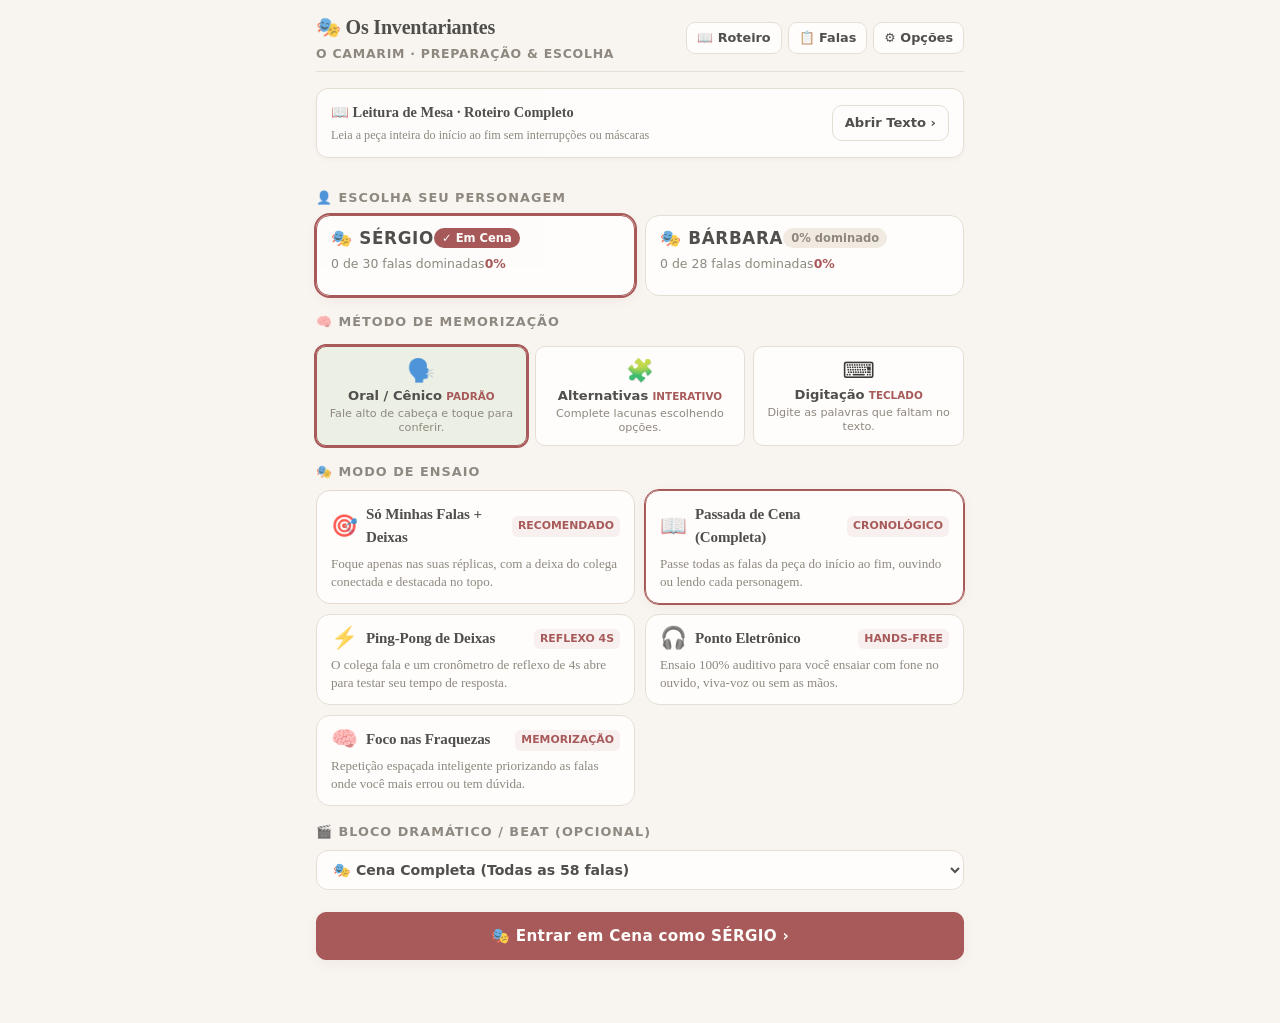
==== commit 64b65346: "refactor: modularizar arquitetura, mitigar riscos PWA/XSS, adicionar CI e suporte a Fountain - Modul" ====
--- a/Ensaio · Os Inventariantes.html
+++ b/Ensaio · Os Inventariantes.html
@@ -2,4914 +2,11 @@
 <html lang="pt-BR">
 <head>
   <meta charset="utf-8">
-  <meta name="viewport" content="width=device-width, initial-scale=1, viewport-fit=cover">
-  <meta name="theme-color" content="#8e2a2a">
-  <meta name="apple-mobile-web-app-capable" content="yes">
-  <meta name="apple-mobile-web-app-status-bar-style" content="black-translucent">
-  <meta name="apple-mobile-web-app-title" content="Ensaio">
-  <link rel="manifest" href="manifest.json">
-  <link rel="icon" type="image/svg+xml" href="icon.svg">
-  <link rel="apple-touch-icon" href="icon.svg">
-  <title>🎭 Ensaio Teatral · Os Inventariantes</title>
-  <style>
-    :root {
-      --bg: #f8f5f0;
-      --card-bg: #ffffff;
-      --fg: #1d1b18;
-      --fg-muted: #6e675d;
-      --border: #dfd7cb;
-      --border-subtle: #eee7dc;
-      --accent: #8e2a2a;
-      --accent-hover: #752020;
-      --accent-soft: rgba(142, 42, 42, 0.08);
-      --accent-text: #ffffff;
-      --success: #2e7d32;
-      --success-soft: rgba(46, 125, 50, 0.12);
-      --danger: #c62828;
-      --danger-soft: rgba(198, 40, 40, 0.12);
-      --hint-bg: #fff8e1;
-      --hint-border: #ffd54f;
-      --hint-fg: #8d6e15;
-      --recording: #e53935;
-      --shadow-sm: 0 2px 6px rgba(0, 0, 0, 0.04);
-      --shadow-md: 0 4px 14px rgba(0, 0, 0, 0.07);
-      box-sizing: border-box;
-    }
-
-    @media (prefers-color-scheme: dark) {
-      :root:not([data-theme="light"]) {
-        --bg: #141311;
-        --card-bg: #1e1b17;
-        --fg: #ede7dc;
-        --fg-muted: #9c9486;
-        --border: #353028;
-        --border-subtle: #25221c;
-        --accent: #e06e5e;
-        --accent-hover: #ea8172;
-        --accent-soft: rgba(224, 110, 94, 0.14);
-        --accent-text: #141311;
-        --success: #66bb6a;
-        --success-soft: rgba(102, 187, 106, 0.15);
-        --danger: #ef5350;
-        --danger-soft: rgba(239, 83, 80, 0.15);
-        --hint-bg: #2b2513;
-        --hint-border: #795d13;
-        --hint-fg: #ffe082;
-        --recording: #ef5350;
-        --shadow-sm: 0 2px 6px rgba(0, 0, 0, 0.25);
-        --shadow-md: 0 4px 14px rgba(0, 0, 0, 0.35);
-      }
-    }
-
-    :root[data-theme="dark"] {
-      --bg: #141311;
-      --card-bg: #1e1b17;
-      --fg: #ede7dc;
-      --fg-muted: #9c9486;
-      --border: #353028;
-      --border-subtle: #25221c;
-      --accent: #e06e5e;
-      --accent-hover: #ea8172;
-      --accent-soft: rgba(224, 110, 94, 0.14);
-      --accent-text: #141311;
-      --success: #66bb6a;
-      --success-soft: rgba(102, 187, 106, 0.15);
-      --danger: #ef5350;
-      --danger-soft: rgba(239, 83, 80, 0.15);
-      --hint-bg: #2b2513;
-      --hint-border: #795d13;
-      --hint-fg: #ffe082;
-      --recording: #ef5350;
-    }
-
-    *, *:before, *:after { box-sizing: inherit; }
-
-    body {
-      margin: 0;
-      background: var(--bg);
-      color: var(--fg);
-      font-family: Georgia, 'Palatino Linotype', 'Book Antiqua', serif;
-      line-height: 1.55;
-      -webkit-font-smoothing: antialiased;
-      -webkit-tap-highlight-color: transparent;
-    }
-
-    button, input, select, textarea {
-      font-family: system-ui, -apple-system, BlinkMacSystemFont, "Segoe UI", Roboto, sans-serif;
-    }
-
-    .app-container {
-      max-width: 680px;
-      margin: 0 auto;
-      padding: 12px 16px 120px;
-      min-height: 100vh;
-      display: flex;
-      flex-direction: column;
-    }
-
-    /* TELA 1: O CAMARIM (LOBBY) */
-    .view-camarim {
-      display: flex;
-      flex-direction: column;
-      gap: 16px;
-      animation: fadeIn 0.25s ease;
-      padding-bottom: 24px;
-    }
-    .view-camarim[hidden] {
-      display: none !important;
-    }
-    .camarim-header {
-      display: flex;
-      justify-content: space-between;
-      align-items: center;
-      padding-bottom: 8px;
-      border-bottom: 1px solid var(--border);
-    }
-    .camarim-brand {
-      display: flex;
-      flex-direction: column;
-      min-width: 0;
-    }
-    .camarim-brand .play-title {
-      font-size: 1.25rem;
-      font-weight: 800;
-      margin: 0;
-      letter-spacing: -0.01em;
-      white-space: nowrap;
-      overflow: hidden;
-      text-overflow: ellipsis;
-      color: var(--fg);
-    }
-    .camarim-subtitle {
-      font-size: 0.78rem;
-      color: var(--fg-muted);
-      font-family: system-ui, sans-serif;
-      text-transform: uppercase;
-      letter-spacing: 0.06em;
-      font-weight: 600;
-      margin-top: 1px;
-    }
-    .camarim-header-actions {
-      display: flex;
-      gap: 6px;
-      flex-shrink: 0;
-    }
-    .btn-header {
-      background: var(--card-bg);
-      border: 1px solid var(--border);
-      color: var(--fg);
-      border-radius: 9px;
-      padding: 5px 10px;
-      font-size: 0.8rem;
-      font-weight: 600;
-      cursor: pointer;
-      display: inline-flex;
-      align-items: center;
-      gap: 4px;
-      transition: all 0.15s ease;
-      touch-action: manipulation;
-      min-height: 32px;
-    }
-    .btn-header:hover {
-      background: var(--border-subtle);
-      border-color: var(--fg-muted);
-    }
-    .camarim-section {
-      display: flex;
-      flex-direction: column;
-      gap: 8px;
-    }
-    .camarim-section-title {
-      font-size: 0.8rem;
-      font-family: system-ui, sans-serif;
-      text-transform: uppercase;
-      letter-spacing: 0.08em;
-      font-weight: 800;
-      color: var(--fg-muted);
-    }
-    /* CARDS DE PERSONAGEM (CAMARIM) */
-    .character-cards-grid {
-      display: grid;
-      grid-template-columns: repeat(auto-fit, minmax(260px, 1fr));
-      gap: 10px;
-    }
-    .char-card {
-      background: var(--card-bg);
-      border: 1.5px solid var(--border);
-      border-radius: 14px;
-      padding: 12px 14px;
-      display: flex;
-      flex-direction: column;
-      gap: 8px;
-      cursor: pointer;
-      transition: all 0.18s cubic-bezier(0.16, 1, 0.3, 1);
-      text-align: left;
-      width: 100%;
-      user-select: none;
-    }
-    .char-card:hover {
-      border-color: var(--accent);
-      background: var(--border-subtle);
-    }
-    .char-card.active {
-      border-color: var(--accent);
-      background: var(--card-bg);
-      box-shadow: 0 4px 14px var(--accent-soft);
-      outline: 2px solid var(--accent);
-    }
-    .char-card-header {
-      display: flex;
-      justify-content: space-between;
-      align-items: center;
-    }
-    .char-card-name {
-      font-size: 1.05rem;
-      font-weight: 800;
-      color: var(--fg);
-      letter-spacing: 0.04em;
-    }
-    .char-badge {
-      font-size: 0.72rem;
-      padding: 3px 8px;
-      border-radius: 12px;
-      background: var(--border-subtle);
-      font-weight: 700;
-      font-family: system-ui, sans-serif;
-      color: var(--fg-muted);
-    }
-    .char-badge.active {
-      background: var(--accent);
-      color: var(--accent-text);
-    }
-    .char-card-info {
-      display: flex;
-      justify-content: space-between;
-      align-items: center;
-      font-size: 0.78rem;
-      font-family: system-ui, sans-serif;
-      color: var(--fg-muted);
-    }
-    .char-card-pct {
-      font-weight: 700;
-      color: var(--accent);
-    }
-    .char-card-progress {
-      height: 4px;
-      background: var(--border);
-      border-radius: 2px;
-      overflow: hidden;
-    }
-    .char-card-progress-fill {
-      height: 100%;
-      background: var(--accent);
-      border-radius: 2px;
-      transition: width 0.3s ease;
-    }
-
-    /* CARDS DE MODOS DE ENSAIO (CAMARIM) */
-    .mode-cards-grid {
-      display: grid;
-      grid-template-columns: 1fr;
-      gap: 10px;
-    }
-    @media (min-width: 520px) {
-      .mode-cards-grid {
-        grid-template-columns: 1fr 1fr;
-      }
-    }
-    .mode-card {
-      background: var(--card-bg);
-      border: 1.5px solid var(--border);
-      border-radius: 14px;
-      padding: 12px 14px;
-      cursor: pointer;
-      transition: all 0.18s cubic-bezier(0.16, 1, 0.3, 1);
-      display: flex;
-      flex-direction: column;
-      gap: 5px;
-      user-select: none;
-    }
-    .mode-card:hover {
-      border-color: var(--accent);
-      transform: translateY(-1px);
-      box-shadow: var(--shadow-sm);
-    }
-    .mode-card.active {
-      border-color: var(--accent);
-      background: var(--card-bg);
-      box-shadow: 0 4px 16px var(--accent-soft);
-      outline: 2px solid var(--accent);
-    }
-    .mode-card-header {
-      display: flex;
-      align-items: center;
-      gap: 8px;
-    }
-    .mode-card-icon {
-      font-size: 1.35rem;
-      line-height: 1;
-    }
-    .mode-card-title-group {
-      display: flex;
-      align-items: center;
-      justify-content: space-between;
-      flex: 1;
-      gap: 6px;
-    }
-    .mode-card-title {
-      font-size: 0.94rem;
-      font-weight: 800;
-      color: var(--fg);
-      letter-spacing: -0.01em;
-    }
-    .mode-card-badge {
-      font-size: 0.68rem;
-      font-weight: 700;
-      text-transform: uppercase;
-      background: var(--accent-soft);
-      color: var(--accent);
-      padding: 2px 6px;
-      border-radius: 6px;
-      font-family: system-ui, sans-serif;
-      white-space: nowrap;
-    }
-    .mode-card-desc {
-      font-size: 0.82rem;
-      color: var(--fg-muted);
-      line-height: 1.4;
-      margin: 0;
-    }
-
-    /* SELETOR DE BEAT NO CAMARIM */
-    .camarim-select-wrapper {
-      position: relative;
-    }
-    .camarim-select {
-      width: 100%;
-      padding: 10px 12px;
-      border: 1.5px solid var(--border);
-      border-radius: 12px;
-      background: var(--card-bg);
-      color: var(--fg);
-      font-size: 0.88rem;
-      font-weight: 600;
-      cursor: pointer;
-    }
-    .camarim-select:focus {
-      border-color: var(--accent);
-      outline: none;
-    }
-
-    /* BOTÃO HERÓI: ENTRAR EM CENA */
-    .camarim-hero-action {
-      margin-top: 6px;
-    }
-    .btn-enter-stage {
-      width: 100%;
-      min-height: 52px;
-      font-size: 1.1rem;
-      font-weight: 800;
-      letter-spacing: 0.02em;
-      box-shadow: 0 4px 18px var(--accent-soft);
-    }
-
-    /* TELA 2: O PALCO (ENSAIO LIMPO) */
-    .view-palco {
-      display: flex;
-      flex-direction: column;
-      flex: 1;
-      padding-bottom: calc(84px + env(safe-area-inset-bottom, 14px));
-      animation: fadeIn 0.2s ease;
-    }
-    .view-palco[hidden] {
-      display: none !important;
-    }
-    @keyframes fadeIn {
-      from { opacity: 0; }
-      to { opacity: 1; }
-    }
-
-    /* TOPO MINIMALISTA DO PALCO (HUD DESOBSTRUÍDO) */
-    .stage-header {
-      margin-bottom: 10px;
-    }
-    .stage-header-inner {
-      display: flex;
-      align-items: center;
-      justify-content: space-between;
-      gap: 8px;
-      min-height: 40px;
-    }
-    .btn-stage-back {
-      background: var(--card-bg);
-      border: 1px solid var(--border);
-      color: var(--fg);
-      border-radius: 9px;
-      padding: 5px 11px;
-      font-size: 0.82rem;
-      font-weight: 700;
-      cursor: pointer;
-      transition: all 0.15s ease;
-      min-height: 34px;
-      display: inline-flex;
-      align-items: center;
-      gap: 3px;
-      touch-action: manipulation;
-      white-space: nowrap;
-    }
-    .btn-stage-back:hover {
-      background: var(--border-subtle);
-      border-color: var(--accent);
-      color: var(--accent);
-    }
-    .stage-center-info {
-      display: flex;
-      flex-direction: column;
-      align-items: center;
-      justify-content: center;
-      text-align: center;
-      min-width: 0;
-      flex: 1;
-      padding: 0 4px;
-    }
-    .stage-play-title {
-      font-size: 0.88rem;
-      font-weight: 800;
-      color: var(--fg);
-      white-space: nowrap;
-      overflow: hidden;
-      text-overflow: ellipsis;
-      max-width: 100%;
-    }
-    .stage-beat-pill {
-      font-size: 0.72rem;
-      color: var(--fg-muted);
-      font-weight: 600;
-      white-space: nowrap;
-      overflow: hidden;
-      text-overflow: ellipsis;
-      max-width: 100%;
-    }
-    .stage-right-actions {
-      display: flex;
-      align-items: center;
-      gap: 6px;
-      flex-shrink: 0;
-    }
-    .btn-stage-counter {
-      background: var(--border-subtle);
-      border: 1px solid var(--border);
-      color: var(--fg);
-      border-radius: 14px;
-      padding: 4px 10px;
-      font-size: 0.78rem;
-      font-weight: 700;
-      cursor: pointer;
-      font-family: system-ui, sans-serif;
-      transition: all 0.15s;
-      min-height: 34px;
-      display: inline-flex;
-      align-items: center;
-    }
-    .btn-stage-counter:hover {
-      border-color: var(--accent);
-      color: var(--accent);
-    }
-    .btn-stage-icon {
-      background: var(--card-bg);
-      border: 1px solid var(--border);
-      color: var(--fg);
-      border-radius: 9px;
-      padding: 5px 9px;
-      font-size: 0.85rem;
-      cursor: pointer;
-      min-height: 34px;
-      display: inline-flex;
-      align-items: center;
-      justify-content: center;
-    }
-    .btn-stage-icon:hover {
-      background: var(--border-subtle);
-    }
-    .stage-progress-bar {
-      height: 3px;
-      background: var(--border);
-      border-radius: 2px;
-      overflow: hidden;
-      margin-top: 6px;
-    }
-    .progress-bar-fill {
-      height: 100%;
-      background: var(--accent);
-      width: 0%;
-      transition: width 0.35s cubic-bezier(0.4, 0, 0.2, 1);
-    }
-
-    /* STATUS DE VOZ E TOAST */
-    .status-toast {
-      font-size: 0.78rem;
-      color: var(--fg-muted);
-      font-family: system-ui, sans-serif;
-      text-align: center;
-      font-weight: 500;
-      transition: all 0.2s ease;
-    }
-    .status-toast:empty {
-      display: none;
-      margin: 0;
-      min-height: 0;
-    }
-    .status-toast:not(:empty) {
-      margin-bottom: 4px;
-      padding: 3px 8px;
-      background: var(--accent-soft);
-      border-radius: 6px;
-      color: var(--accent);
-      display: inline-block;
-      margin-left: auto;
-      margin-right: auto;
-    }
-
-    /* ÁREA DO ENSAIO */
-    .rehearsal-card-container {
-      flex: 1;
-    }
-
-    /* DIDASCÁLIA / AÇÃO DE CENA */
-    .scene-direction {
-      font-style: italic;
-      color: var(--fg-muted);
-      font-size: 0.92rem;
-      background: var(--accent-soft);
-      border-left: 3px solid var(--accent);
-      padding: 8px 12px;
-      border-radius: 6px;
-      margin-bottom: 12px;
-      line-height: 1.45;
-    }
-
-    /* BARRA DE AÇÃO / INTENÇÃO DRAMÁTICA (STANISLAVSKI) */
-    .intent-bar {
-      display: flex;
-      align-items: center;
-      justify-content: space-between;
-      gap: 8px;
-      background: var(--accent-soft);
-      border-left: 3px solid var(--accent);
-      border-radius: 6px;
-      padding: 6px 10px;
-      margin-bottom: 12px;
-      font-family: system-ui, sans-serif;
-      font-size: 0.82rem;
-    }
-    .intent-label {
-      font-weight: 700;
-      color: var(--accent);
-      text-transform: uppercase;
-      letter-spacing: 0.06em;
-      white-space: nowrap;
-      display: flex;
-      align-items: center;
-      gap: 4px;
-    }
-    .intent-text {
-      color: var(--fg);
-      font-style: italic;
-      flex: 1;
-      overflow: hidden;
-      text-overflow: ellipsis;
-      white-space: nowrap;
-    }
-    .btn-intent-edit {
-      background: transparent;
-      border: 1px solid var(--border);
-      border-radius: 5px;
-      cursor: pointer;
-      font-size: 0.78rem;
-      padding: 2px 7px;
-      color: var(--fg-muted);
-      transition: all 0.15s;
-    }
-    .btn-intent-edit:hover {
-      color: var(--fg);
-      border-color: var(--fg);
-    }
-
-    /* MINI BADGE DE DEIXA (ABERTURA/CONTINUAÇÃO) */
-    .cue-mini-badge {
-      font-size: 0.78rem;
-      font-weight: 600;
-      color: var(--fg-muted);
-      font-style: italic;
-      padding: 3px 10px;
-      margin-bottom: 8px;
-      background: var(--border-subtle);
-      border-radius: 8px;
-      display: inline-flex;
-      align-items: center;
-      gap: 5px;
-      align-self: flex-start;
-    }
-
-    /* CARTÃO DA DEIXA (CUE) */
-    .cue-card {
-      background: var(--card-bg);
-      border: 1px solid var(--border);
-      border-left: 4px solid var(--accent);
-      border-radius: 12px;
-      padding: 12px 14px;
-      margin-bottom: 12px;
-      box-shadow: var(--shadow-sm);
-    }
-    .cue-header {
-      display: flex;
-      justify-content: space-between;
-      align-items: center;
-      margin-bottom: 6px;
-      flex-wrap: wrap;
-      gap: 6px;
-    }
-    .cue-tag {
-      font-size: 0.72rem;
-      text-transform: uppercase;
-      letter-spacing: 0.08em;
-      font-weight: 700;
-      color: var(--accent);
-      font-family: system-ui, sans-serif;
-      display: flex;
-      align-items: center;
-      gap: 6px;
-    }
-    .cue-actions {
-      display: flex;
-      gap: 6px;
-      align-items: center;
-    }
-    .btn-cue-audio {
-      background: transparent;
-      border: 1px solid var(--border);
-      border-radius: 6px;
-      font-size: 0.75rem;
-      padding: 3px 8px;
-      cursor: pointer;
-      color: var(--fg);
-      font-weight: 600;
-      transition: all 0.15s;
-    }
-    .btn-cue-audio:hover {
-      border-color: var(--accent);
-      color: var(--accent);
-    }
-    .btn-cue-record {
-      background: transparent;
-      border: 1px solid var(--border);
-      border-radius: 6px;
-      font-size: 0.75rem;
-      padding: 3px 8px;
-      cursor: pointer;
-      color: var(--recording);
-      font-weight: 600;
-      transition: all 0.15s;
-    }
-    .cue-text {
-      font-size: 1.05rem;
-      color: var(--fg-muted);
-      font-style: italic;
-      line-height: 1.45;
-      margin: 0;
-    }
-    .cue-highlight-end {
-      color: var(--fg);
-      font-weight: 600;
-      font-style: normal;
-    }
-
-    /* CARTÃO DA FALA PRINCIPAL */
-    .speech-card {
-      background: var(--card-bg);
-      border: 1px solid var(--border);
-      border-radius: 14px;
-      padding: 18px;
-      box-shadow: var(--shadow-md);
-      position: relative;
-    }
-
-    .card-meta-row {
-      display: flex;
-      justify-content: space-between;
-      align-items: center;
-      margin-bottom: 10px;
-      padding-bottom: 8px;
-      border-bottom: 1px solid var(--border-subtle);
-    }
-    .speaker-meta-left {
-      display: flex;
-      align-items: center;
-      gap: 8px;
-    }
-    .speaker-name {
-      font-family: system-ui, sans-serif;
-      font-size: 0.88rem;
-      font-weight: 700;
-      letter-spacing: 0.08em;
-      text-transform: uppercase;
-      color: var(--fg);
-    }
-    .real-audio-badge {
-      font-size: 0.7rem;
-      padding: 2px 7px;
-      border-radius: 10px;
-      background: rgba(229, 57, 53, 0.12);
-      color: var(--recording);
-      font-weight: 700;
-      font-family: system-ui, sans-serif;
-    }
-    .mastery-pill {
-      font-family: system-ui, sans-serif;
-      font-size: 0.78rem;
-      font-weight: 600;
-      padding: 3px 10px;
-      border-radius: 12px;
-      background: var(--border-subtle);
-      color: var(--fg-muted);
-    }
-    .mastery-pill.lv0 { background: rgba(198, 40, 40, 0.1); color: var(--danger); }
-    .mastery-pill.lv1, .mastery-pill.lv2 { background: rgba(230, 150, 0, 0.15); color: #b7791f; }
-    .mastery-pill.lv3, .mastery-pill.lv4 { background: var(--success-soft); color: var(--success); }
-
-    /* TEXTO DA FALA */
-    .speech-content {
-      font-size: 1.25rem;
-      line-height: 1.6;
-      margin: 14px 0 20px;
-      word-break: break-word;
-    }
-    .speech-content .rubric {
-      font-family: system-ui, sans-serif;
-      font-style: italic;
-      color: var(--fg-muted);
-      font-size: 0.95rem;
-      display: inline;
-      padding: 0 3px;
-    }
-    .masked-word {
-      display: inline-block;
-      letter-spacing: 0.16em;
-      color: var(--fg-muted);
-      opacity: 0.75;
-      font-size: 0.88em;
-      background: var(--border-subtle);
-      padding: 1px 7px;
-      margin: 0 1px;
-      border-radius: 12px;
-      vertical-align: baseline;
-      user-select: none;
-      transition: all 0.2s ease;
-    }
-    .first-letter-word {
-      display: inline-block;
-      color: var(--fg);
-      font-weight: 700;
-      background: var(--border-subtle);
-      padding: 1px 6px;
-      margin: 0 1px;
-      border-radius: 8px;
-    }
-    .first-letter-word .dots {
-      color: var(--fg-muted);
-      letter-spacing: 0.1em;
-      font-weight: normal;
-      opacity: 0.7;
-    }
-    .hint-revealed {
-      background: var(--hint-bg);
-      border-bottom: 2px solid var(--hint-border);
-      color: var(--hint-fg);
-      font-weight: 700;
-      padding: 0 4px;
-      border-radius: 3px;
-    }
-    .full-memory-placeholder {
-      display: inline-block;
-      font-style: italic;
-      color: var(--fg-muted);
-      font-size: 1rem;
-      padding: 12px;
-      background: var(--border-subtle);
-      border-radius: 8px;
-      width: 100%;
-      text-align: center;
-    }
-
-    /* MODO PING-PONG / TIMER */
-    .pingpong-timer-box {
-      margin-bottom: 14px;
-      text-align: center;
-      padding: 12px;
-      background: var(--accent-soft);
-      border-radius: 10px;
-      border: 1px solid var(--accent);
-    }
-    .pingpong-countdown {
-      font-size: 2.2rem;
-      font-weight: 800;
-      color: var(--accent);
-      font-family: system-ui, sans-serif;
-      line-height: 1;
-    }
-    .pingpong-label {
-      font-size: 0.82rem;
-      color: var(--fg-muted);
-      margin-top: 4px;
-    }
-
-    /* BARRA DE GRAVAÇÃO ATIVA */
-    .recording-bar {
-      display: flex;
-      align-items: center;
-      justify-content: space-between;
-      padding: 8px 12px;
-      background: rgba(229, 57, 53, 0.12);
-      border: 1px solid var(--recording);
-      border-radius: 8px;
-      margin-bottom: 12px;
-      font-family: system-ui, sans-serif;
-      font-size: 0.85rem;
-      color: var(--recording);
-      font-weight: 700;
-    }
-    .recording-pulse {
-      display: inline-block;
-      width: 10px;
-      height: 10px;
-      border-radius: 50%;
-      background: var(--recording);
-      animation: pulse 1s infinite;
-      margin-right: 6px;
-    }
-    @keyframes pulse {
-      0% { opacity: 1; transform: scale(1); }
-      50% { opacity: 0.3; transform: scale(1.3); }
-      100% { opacity: 1; transform: scale(1); }
-    }
-
-    /* BOTÕES DE AÇÃO */
-    .action-row {
-      display: flex;
-      gap: 10px;
-      flex-wrap: wrap;
-      align-items: center;
-      margin-top: 14px;
-    }
-
-    .btn {
-      min-height: 48px;
-      padding: 0 18px;
-      border-radius: 10px;
-      font-size: 0.95rem;
-      font-weight: 600;
-      border: 1px solid var(--border);
-      background: var(--card-bg);
-      color: var(--fg);
-      cursor: pointer;
-      display: inline-flex;
-      align-items: center;
-      justify-content: center;
-      gap: 6px;
-      transition: transform 0.1s ease, background 0.15s ease, border-color 0.15s ease;
-      touch-action: manipulation;
-    }
-    .btn:active {
-      transform: scale(0.97);
-    }
-    .btn-primary {
-      background: var(--accent);
-      border-color: var(--accent);
-      color: var(--accent-text);
-      flex: 1;
-      min-width: 140px;
-    }
-    .btn-primary:hover {
-      background: var(--accent-hover);
-      border-color: var(--accent-hover);
-    }
-    .btn-success {
-      background: var(--success);
-      border-color: var(--success);
-      color: #fff;
-      flex: 1;
-    }
-    .btn-danger {
-      background: var(--danger);
-      border-color: var(--danger);
-      color: #fff;
-      flex: 1;
-    }
-    .btn-hint {
-      background: var(--hint-bg);
-      border-color: var(--hint-border);
-      color: var(--hint-fg);
-    }
-    .btn-record {
-      border-color: var(--recording);
-      color: var(--recording);
-    }
-    .action-secondary-row {
-      display: flex;
-      gap: 8px;
-      align-items: center;
-      flex-wrap: wrap;
-      width: 100%;
-    }
-    .btn-audio {
-      min-height: 38px;
-      padding: 0 14px;
-      font-size: 0.85rem;
-      border-radius: 20px;
-    }
-    .btn-record {
-      min-height: 38px;
-      padding: 0 14px;
-      font-size: 0.85rem;
-      border-radius: 20px;
-      border-color: var(--recording);
-      color: var(--recording);
-    }
-    .btn-icon-only {
-      min-height: 38px;
-      width: 38px;
-      padding: 0;
-      border-radius: 20px;
-      display: inline-flex;
-      align-items: center;
-      justify-content: center;
-    }
-
-        /* BARRA DE UM POLEGAR (ONE-THUMB ACTION DOCK) */
-    .action-dock {
-      position: fixed;
-      bottom: 0;
-      left: 0;
-      right: 0;
-      background: rgba(251, 249, 245, 0.94);
-      border-top: 1px solid var(--border);
-      padding: 8px 12px calc(10px + env(safe-area-inset-bottom, 10px));
-      z-index: 100;
-      backdrop-filter: blur(20px);
-      -webkit-backdrop-filter: blur(20px);
-      box-shadow: 0 -4px 20px rgba(0, 0, 0, 0.06);
-    }
-    :root[data-theme="dark"] .action-dock,
-    @media (prefers-color-scheme: dark) {
-      :root:not([data-theme="light"]) .action-dock {
-        background: rgba(18, 17, 16, 0.94);
-        box-shadow: 0 -4px 20px rgba(0, 0, 0, 0.5);
-      }
-    }
-    .dock-inner {
-      max-width: 640px;
-      margin: 0 auto;
-      display: flex;
-      align-items: center;
-      gap: 8px;
-      width: 100%;
-    }
-    .dock-btn-nav {
-      background: var(--card-bg);
-      border: 1px solid var(--border);
-      color: var(--fg);
-      border-radius: 12px;
-      width: 48px;
-      height: 50px;
-      min-width: 48px;
-      font-size: 1.4rem;
-      font-weight: 700;
-      cursor: pointer;
-      touch-action: manipulation;
-      display: inline-flex;
-      align-items: center;
-      justify-content: center;
-      transition: all 0.15s ease;
-    }
-    .dock-btn-nav:hover:not(:disabled) {
-      background: var(--border-subtle);
-      border-color: var(--fg-muted);
-    }
-    .dock-btn-nav:disabled {
-      opacity: 0.25;
-      cursor: not-allowed;
-    }
-    .dock-hero-area {
-      flex: 1;
-      display: flex;
-      gap: 8px;
-      align-items: center;
-      min-width: 0;
-    }
-    .dock-hero-btn {
-      flex: 1;
-      height: 50px;
-      min-height: 50px;
-      font-size: 1.02rem;
-      font-weight: 700;
-      letter-spacing: 0.01em;
-      border-radius: 12px;
-    }
-    .dock-btn-hint {
-      height: 50px;
-      min-height: 50px;
-      min-width: 76px;
-      padding: 0 12px;
-      font-size: 0.9rem;
-      font-weight: 700;
-      border-radius: 12px;
-    }
-    .btn-retry {
-      background: #d97706;
-      border-color: #b45309;
-      color: #fff;
-      box-shadow: 0 2px 8px rgba(217, 119, 6, 0.25);
-    }
-    .btn-retry:hover {
-      background: #b45309;
-    }
-    .btn-secondary {
-      background: var(--card-bg);
-      border-color: var(--border);
-      color: var(--fg);
-    }
-    .btn-secondary:hover {
-      background: var(--border-subtle);
-    }
-
-/* MODAIS */
-    .modal-backdrop {
-      position: fixed;
-      top: 0;
-      left: 0;
-      right: 0;
-      bottom: 0;
-      background: rgba(0, 0, 0, 0.6);
-      z-index: 1000;
-      display: flex;
-      align-items: center;
-      justify-content: center;
-      padding: 16px;
-      backdrop-filter: blur(4px);
-    }
-    .modal-backdrop[hidden] {
-      display: none !important;
-    }
-    .modal-content {
-      background: var(--bg);
-      color: var(--fg);
-      border: 1px solid var(--border);
-      border-radius: 16px;
-      width: 100%;
-      max-width: 580px;
-      max-height: 85vh;
-      display: flex;
-      flex-direction: column;
-      box-shadow: 0 10px 30px rgba(0,0,0,0.3);
-      overflow: hidden;
-    }
-    .modal-header {
-      display: flex;
-      justify-content: space-between;
-      align-items: center;
-      padding: 14px 18px;
-      border-bottom: 1px solid var(--border);
-    }
-    .modal-header h2 {
-      font-size: 1.15rem;
-      margin: 0;
-    }
-    .btn-close {
-      background: transparent;
-      border: none;
-      font-size: 1.4rem;
-      cursor: pointer;
-      color: var(--fg-muted);
-      padding: 0 6px;
-      line-height: 1;
-    }
-    .modal-filter-tabs {
-      display: flex;
-      gap: 6px;
-      padding: 10px 18px;
-      border-bottom: 1px solid var(--border-subtle);
-      background: var(--card-bg);
-      overflow-x: auto;
-    }
-    .filter-tab {
-      background: transparent;
-      border: 1px solid var(--border);
-      color: var(--fg-muted);
-      border-radius: 20px;
-      padding: 4px 12px;
-      font-size: 0.8rem;
-      cursor: pointer;
-      white-space: nowrap;
-    }
-    .filter-tab.active {
-      background: var(--accent);
-      border-color: var(--accent);
-      color: var(--accent-text);
-    }
-    .modal-body {
-      padding: 16px 18px;
-      overflow-y: auto;
-      flex: 1;
-    }
-
-    /* LISTA DO ÍNDICE */
-    .index-item {
-      padding: 10px 12px;
-      border-radius: 8px;
-      border: 1px solid var(--border-subtle);
-      background: var(--card-bg);
-      margin-bottom: 8px;
-      cursor: pointer;
-      display: flex;
-      flex-direction: column;
-      gap: 4px;
-      transition: border-color 0.15s;
-    }
-    .index-item:hover {
-      border-color: var(--accent);
-    }
-    .index-item.current {
-      border-color: var(--accent);
-      background: var(--accent-soft);
-    }
-    .index-item-meta {
-      display: flex;
-      justify-content: space-between;
-      font-size: 0.78rem;
-      font-family: system-ui, sans-serif;
-    }
-    .index-item-who {
-      font-weight: 700;
-      color: var(--fg);
-    }
-    .index-item-text {
-      font-size: 0.92rem;
-      color: var(--fg-muted);
-      white-space: nowrap;
-      overflow: hidden;
-      text-overflow: ellipsis;
-      margin: 0;
-    }
-
-    /* FORMULÁRIO DE OPÇÕES */
-    .form-group {
-      margin-bottom: 16px;
-    }
-    .form-group label {
-      display: block;
-      font-size: 0.85rem;
-      font-weight: 600;
-      margin-bottom: 6px;
-      color: var(--fg);
-      font-family: system-ui, sans-serif;
-    }
-    .form-control {
-      width: 100%;
-      padding: 8px 12px;
-      border-radius: 8px;
-      border: 1px solid var(--border);
-      background: var(--card-bg);
-      color: var(--fg);
-      font-size: 0.9rem;
-    }
-    .voice-select-row {
-      display: flex;
-      gap: 8px;
-      align-items: center;
-    }
-    textarea.form-control {
-      font-family: monospace;
-      font-size: 0.82rem;
-      min-height: 160px;
-      resize: vertical;
-    }
-
-    /* ÁUDIO EM REPRODUÇÃO (TOGGLE STOP) */
-    .btn-audio.is-playing, .btn-cue-audio.is-playing {
-      background: rgba(229, 57, 53, 0.15) !important;
-      color: var(--danger) !important;
-      border-color: var(--danger) !important;
-      font-weight: 700 !important;
-      animation: pulsePlayingAudio 1.4s ease-in-out infinite;
-    }
-    @keyframes pulsePlayingAudio {
-      0%, 100% { transform: scale(1); box-shadow: 0 0 0 0 rgba(229, 57, 53, 0.4); }
-      50% { transform: scale(1.02); box-shadow: 0 0 0 4px rgba(229, 57, 53, 0.15); }
-    }
-
-    /* CARD DE FALA OCULTA (VEIL) */
-    .speech-veil-card {
-      background: var(--border-subtle);
-      border: 1px dashed var(--border);
-      border-radius: 12px;
-      padding: 24px 16px;
-      text-align: center;
-      margin: 12px 0 16px;
-      display: flex;
-      flex-direction: column;
-      align-items: center;
-      gap: 8px;
-    }
-    .speech-veil-badge {
-      font-size: 0.85rem;
-      font-weight: 700;
-      color: var(--accent);
-      background: rgba(43, 147, 72, 0.12);
-      padding: 4px 12px;
-      border-radius: 16px;
-      letter-spacing: 0.04em;
-    }
-    .speech-veil-text {
-      font-size: 0.95rem;
-      color: var(--fg-muted);
-      font-style: italic;
-    }
-
-    /* SELETOR DE MÉTODOS DE ESTUDO NO CAMARIM */
-    .study-methods-grid {
-      display: grid;
-      grid-template-columns: repeat(3, 1fr);
-      gap: 8px;
-      margin-top: 6px;
-    }
-    .study-method-card {
-      background: var(--card-bg);
-      border: 1px solid var(--border);
-      border-radius: 10px;
-      padding: 10px 8px;
-      text-align: center;
-      cursor: pointer;
-      display: flex;
-      flex-direction: column;
-      align-items: center;
-      gap: 4px;
-      transition: all 0.2s cubic-bezier(0.16, 1, 0.3, 1);
-    }
-    .study-method-card:hover {
-      border-color: var(--accent);
-      transform: translateY(-1px);
-    }
-    .study-method-card.active {
-      border-color: var(--accent);
-      background: rgba(43, 147, 72, 0.08);
-      box-shadow: 0 0 0 2px var(--accent);
-    }
-    .study-method-card .method-card-icon {
-      font-size: 1.4rem;
-    }
-    .study-method-card .method-card-title {
-      font-size: 0.82rem;
-      font-weight: 700;
-      color: var(--fg);
-    }
-    .study-method-card .method-card-badge {
-      font-size: 0.65rem;
-      color: var(--accent);
-      font-weight: 600;
-      text-transform: uppercase;
-    }
-    .study-method-card .method-card-desc {
-      font-size: 0.7rem;
-      color: var(--fg-muted);
-      line-height: 1.25;
-      margin: 0;
-    }
-
-    /* BANNER DE ROTEIRO COMPLETO NO CAMARIM */
-    .camarim-banner-script {
-      background: var(--card-bg);
-      border: 1px solid var(--border);
-      border-radius: 12px;
-      padding: 12px 14px;
-      margin-bottom: 14px;
-      display: flex;
-      justify-content: space-between;
-      align-items: center;
-      gap: 12px;
-      box-shadow: var(--shadow-sm);
-    }
-    .camarim-banner-script .banner-info {
-      display: flex;
-      flex-direction: column;
-      gap: 2px;
-    }
-    .camarim-banner-script .banner-title {
-      font-size: 0.9rem;
-      font-weight: 700;
-      color: var(--fg);
-    }
-    .camarim-banner-script .banner-desc {
-      font-size: 0.76rem;
-      color: var(--fg-muted);
-    }
-
-    /* MODAL DE ROTEIRO COMPLETO */
-    .modal-content-wide {
-      max-width: 720px;
-      width: 95%;
-      height: 90vh;
-      display: flex;
-      flex-direction: column;
-    }
-    .script-reader-body {
-      flex: 1;
-      overflow-y: auto;
-      padding: 14px 18px;
-    }
-    .script-read-item {
-      padding: 12px 14px;
-      border-radius: 10px;
-      margin-bottom: 10px;
-      border: 1px solid var(--border-subtle);
-      background: var(--card-bg);
-      transition: background 0.15s;
-    }
-    .script-read-item.is-mine {
-      border-left: 4px solid var(--accent);
-      background: rgba(43, 147, 72, 0.04);
-    }
-    .script-read-header {
-      display: flex;
-      justify-content: space-between;
-      align-items: center;
-      margin-bottom: 6px;
-    }
-    .script-read-speaker {
-      font-weight: 700;
-      font-size: 0.85rem;
-      letter-spacing: 0.06em;
-      text-transform: uppercase;
-      color: var(--fg);
-    }
-    .script-read-speaker.highlight {
-      color: var(--accent);
-    }
-    .script-read-num {
-      font-size: 0.72rem;
-      color: var(--fg-muted);
-    }
-    .script-read-text {
-      font-size: 1.05rem;
-      line-height: 1.5;
-      color: var(--fg);
-      margin-bottom: 8px;
-    }
-    .btn-read-jump {
-      background: transparent;
-      border: 1px solid var(--border);
-      border-radius: 6px;
-      padding: 4px 10px;
-      font-size: 0.75rem;
-      font-weight: 600;
-      color: var(--accent);
-      cursor: pointer;
-      transition: all 0.15s;
-    }
-    .btn-read-jump:hover {
-      background: var(--accent);
-      color: #fff;
-    }
-
-    /* MODO QUIZ (ALTERNATIVAS / CHIPS) */
-    .quiz-slot {
-      display: inline-block;
-      padding: 1px 6px;
-      border-radius: 6px;
-      font-weight: 600;
-      margin: 0 2px;
-    }
-    .quiz-slot.active {
-      background: rgba(230, 150, 0, 0.2);
-      color: #b7791f;
-      border: 1px dashed #b7791f;
-      animation: pulseQuizSlot 1.2s infinite;
-    }
-    @keyframes pulseQuizSlot {
-      0%, 100% { opacity: 1; }
-      50% { opacity: 0.55; }
-    }
-    .quiz-slot.pending {
-      color: var(--fg-muted);
-      opacity: 0.6;
-    }
-    .quiz-chip-word.answered {
-      color: var(--success);
-      font-weight: 600;
-      background: rgba(43, 147, 72, 0.12);
-      padding: 1px 4px;
-      border-radius: 4px;
-    }
-    .quiz-action-area {
-      background: var(--border-subtle);
-      border-radius: 12px;
-      padding: 12px 14px;
-      margin-top: 14px;
-    }
-    .quiz-instruction {
-      font-size: 0.82rem;
-      font-weight: 600;
-      color: var(--fg-muted);
-      margin-bottom: 8px;
-    }
-    .quiz-options-grid {
-      display: flex;
-      flex-wrap: wrap;
-      gap: 8px;
-    }
-    .quiz-chip {
-      background: var(--card-bg);
-      border: 1px solid var(--border);
-      border-radius: 8px;
-      padding: 8px 14px;
-      font-size: 0.95rem;
-      font-weight: 600;
-      color: var(--fg);
-      cursor: pointer;
-      box-shadow: var(--shadow-sm);
-      transition: all 0.15s;
-    }
-    .quiz-chip:hover {
-      border-color: var(--accent);
-      color: var(--accent);
-      transform: translateY(-1px);
-    }
-    .quiz-chip.wrong {
-      background: rgba(229, 57, 53, 0.18) !important;
-      color: var(--danger) !important;
-      border-color: var(--danger) !important;
-      animation: shakeChip 0.4s;
-    }
-    @keyframes shakeChip {
-      0%, 100% { transform: translateX(0); }
-      20%, 60% { transform: translateX(-4px); }
-      40%, 80% { transform: translateX(4px); }
-    }
-
-    /* MODO DIGITAÇÃO (INPUTS INLINE) */
-    .cloze-input {
-      display: inline-block;
-      vertical-align: middle;
-      font-family: inherit;
-      font-size: 1.05rem;
-      padding: 2px 6px;
-      border: 1px solid var(--border);
-      border-bottom: 2px solid var(--accent);
-      border-radius: 4px;
-      background: var(--card-bg);
-      color: var(--fg);
-      margin: 0 3px;
-      text-align: center;
-      transition: all 0.15s;
-    }
-    .cloze-input:focus {
-      outline: none;
-      border-color: var(--accent);
-      box-shadow: 0 0 0 2px rgba(43, 147, 72, 0.2);
-    }
-    .cloze-input.correct {
-      background: rgba(43, 147, 72, 0.15) !important;
-      color: var(--success) !important;
-      border-color: var(--success) !important;
-      font-weight: 600;
-    }
-    .typing-instruction {
-      font-size: 0.8rem;
-      color: var(--fg-muted);
-      margin-top: 10px;
-      font-style: italic;
-    }
-    .quiz-completed-banner {
-      background: rgba(43, 147, 72, 0.12);
-      color: var(--success);
-      font-weight: 700;
-      font-size: 0.9rem;
-      padding: 8px 12px;
-      border-radius: 8px;
-      margin-bottom: 12px;
-      text-align: center;
-    }
-    .stage-method-pill {
-      font-size: 0.68rem;
-      font-weight: 600;
-      padding: 2px 6px;
-      border-radius: 6px;
-      background: var(--border-subtle);
-      color: var(--fg-muted);
-      margin-left: 6px;
-    }
-  </style>
+  <meta http-equiv="refresh" content="0; url=./index.html">
+  <link rel="canonical" href="./index.html">
+  <title>Redirecionando para Ensaio Teatral...</title>
 </head>
 <body>
-  <div class="app-container">
-    <!-- TELA 1: O CAMARIM (LOBBY DE ENTRADA & HUB DE ESCOLHA) -->
-    <div id="lobbyView" class="view-camarim">
-      <header class="camarim-header">
-        <div class="camarim-brand">
-          <h1 class="play-title" id="playTitle">🎭 Os Inventariantes</h1>
-          <span class="camarim-subtitle">O Camarim · Preparação & Escolha</span>
-        </div>
-        <div class="camarim-header-actions">
-          <button id="btnOpenFullScriptLobby" class="btn-header" type="button" title="Ler Roteiro Completo">📖 Roteiro</button>
-          <button id="btnOpenIndexLobby" class="btn-header" type="button" title="Índice de Falas">📋 Falas</button>
-          <button id="btnOpenSettingsLobby" class="btn-header" type="button" title="Opções & Vozes">⚙️ Opções</button>
-        </div>
-      </header>
-
-      <!-- BANNER DE ROTEIRO COMPLETO -->
-      <div class="camarim-banner-script" id="bannerReadFullScript">
-        <div class="banner-info">
-          <span class="banner-title">📖 Leitura de Mesa · Roteiro Completo</span>
-          <span class="banner-desc">Leia a peça inteira do início ao fim sem interrupções ou máscaras</span>
-        </div>
-        <button id="btnReadScriptBanner" class="btn btn-secondary" type="button" style="min-height:36px; padding:0 12px; font-size:0.82rem;">Abrir Texto ›</button>
-      </div>
-
-      <!-- SEÇÃO 1: PERSONAGEM ATIVO (CARDS GRANDES E TÁTEIS) -->
-      <section class="camarim-section">
-        <div class="camarim-section-title">👤 Escolha seu Personagem</div>
-        <div class="character-cards-grid" id="characterTabs" role="tablist">
-          <!-- Injetado dinamicamente via UIController.renderLobby() -->
-        </div>
-      </section>
-
-      <!-- SEÇÃO 1.5: MÉTODO DE MEMORIZAÇÃO -->
-      <section class="camarim-section">
-        <div class="camarim-section-title">🧠 Método de Memorização</div>
-        <div class="study-methods-grid" id="studyMethodsGrid">
-          <button type="button" class="study-method-card active" data-method="oral">
-            <span class="method-card-icon">🗣️</span>
-            <div class="method-card-info">
-              <span class="method-card-title">Oral / Cênico</span>
-              <span class="method-card-badge">Padrão</span>
-            </div>
-            <p class="method-card-desc">Fale alto de cabeça e toque para conferir.</p>
-          </button>
-          <button type="button" class="study-method-card" data-method="quiz">
-            <span class="method-card-icon">🧩</span>
-            <div class="method-card-info">
-              <span class="method-card-title">Alternativas</span>
-              <span class="method-card-badge">Interativo</span>
-            </div>
-            <p class="method-card-desc">Complete lacunas escolhendo opções.</p>
-          </button>
-          <button type="button" class="study-method-card" data-method="typing">
-            <span class="method-card-icon">⌨️</span>
-            <div class="method-card-info">
-              <span class="method-card-title">Digitação</span>
-              <span class="method-card-badge">Teclado</span>
-            </div>
-            <p class="method-card-desc">Digite as palavras que faltam no texto.</p>
-          </button>
-        </div>
-      </section>
-
-      <!-- SEÇÃO 2: MODOS DE ENSAIO (CARDS GRANDES COM EXPLICAÇÃO) -->
-      <section class="camarim-section">
-        <div class="camarim-section-title">🎭 Modo de Ensaio</div>
-        <div class="mode-cards-grid" id="modeCardsGrid">
-          <div class="mode-card active" data-mode="minhas">
-            <div class="mode-card-header">
-              <span class="mode-card-icon">🎯</span>
-              <div class="mode-card-title-group">
-                <span class="mode-card-title">Só Minhas Falas + Deixas</span>
-                <span class="mode-card-badge">Recomendado</span>
-              </div>
-            </div>
-            <p class="mode-card-desc">Foque apenas nas suas réplicas, com a deixa do colega conectada e destacada no topo.</p>
-          </div>
-
-          <div class="mode-card" data-mode="cena">
-            <div class="mode-card-header">
-              <span class="mode-card-icon">📖</span>
-              <div class="mode-card-title-group">
-                <span class="mode-card-title">Passada de Cena (Completa)</span>
-                <span class="mode-card-badge">Cronológico</span>
-              </div>
-            </div>
-            <p class="mode-card-desc">Passe todas as falas da peça do início ao fim, ouvindo ou lendo cada personagem.</p>
-          </div>
-
-          <div class="mode-card" data-mode="pingpong">
-            <div class="mode-card-header">
-              <span class="mode-card-icon">⚡</span>
-              <div class="mode-card-title-group">
-                <span class="mode-card-title">Ping-Pong de Deixas</span>
-                <span class="mode-card-badge">Reflexo 4s</span>
-              </div>
-            </div>
-            <p class="mode-card-desc">O colega fala e um cronômetro de reflexo de 4s abre para testar seu tempo de resposta.</p>
-          </div>
-
-          <div class="mode-card" data-mode="ponto">
-            <div class="mode-card-header">
-              <span class="mode-card-icon">🎧</span>
-              <div class="mode-card-title-group">
-                <span class="mode-card-title">Ponto Eletrônico</span>
-                <span class="mode-card-badge">Hands-Free</span>
-              </div>
-            </div>
-            <p class="mode-card-desc">Ensaio 100% auditivo para você ensaiar com fone no ouvido, viva-voz ou sem as mãos.</p>
-          </div>
-
-          <div class="mode-card" data-mode="fraquezas">
-            <div class="mode-card-header">
-              <span class="mode-card-icon">🧠</span>
-              <div class="mode-card-title-group">
-                <span class="mode-card-title">Foco nas Fraquezas</span>
-                <span class="mode-card-badge">Memorização</span>
-              </div>
-            </div>
-            <p class="mode-card-desc">Repetição espaçada inteligente priorizando as falas onde você mais errou ou tem dúvida.</p>
-          </div>
-        </div>
-      </section>
-
-      <!-- SEÇÃO 3: BLOCO DRAMÁTICO / BEAT (OPCIONAL) -->
-      <section class="camarim-section">
-        <div class="camarim-section-title">🎬 Bloco Dramático / Beat (Opcional)</div>
-        <div class="camarim-select-wrapper">
-          <select id="selectBeat" class="camarim-select" title="Filtrar por bloco dramático da cena">
-            <option value="all">🎭 Cena Completa</option>
-          </select>
-        </div>
-      </section>
-
-      <!-- BOTÃO HERÓI: ENTRAR EM CENA -->
-      <div class="camarim-hero-action">
-        <button id="btnEnterStage" class="btn btn-primary btn-enter-stage" type="button">
-          🎭 Entrar em Cena ›
-        </button>
-      </div>
-    </div>
-
-    <!-- TELA 2: O PALCO (ENSAIO LIMPO E IMERSIVO) -->
-    <div id="rehearsalView" class="view-palco" hidden>
-      <!-- TOPO MINIMALISTA (HUD DESOBSTRUÍDO) -->
-      <header class="stage-header" id="stageHeader">
-        <div class="stage-header-inner">
-          <button id="btnBackToLobby" class="btn-stage-back" type="button" title="Voltar ao Camarim">‹ Camarim</button>
-          <div class="stage-center-info">
-            <span class="stage-play-title" id="stagePlayTitle">Os Inventariantes</span>
-            <span class="stage-beat-pill" id="stageBeatTitle">🎭 Cena Completa</span>
-            <span class="stage-method-pill" id="stageMethodPill">🗣️ Oral</span>
-          </div>
-          <div class="stage-right-actions">
-            <button id="btnStageIndex" class="btn-stage-counter" type="button" title="Índice de Falas">
-              <span id="counterText">Fala 1 de 58</span>
-            </button>
-            <button id="btnOpenSettingsStage" class="btn-stage-icon" type="button" title="Opções & Vozes">⚙️</button>
-          </div>
-        </div>
-        <div class="stage-progress-bar">
-          <div class="progress-bar-fill" id="progressBar"></div>
-        </div>
-        <div class="status-toast" id="statusMessage"></div>
-      </header>
-
-      <!-- ÁREA CÊNICA (A ESCUTA E A FALA) -->
-      <main id="mainApp" class="rehearsal-card-container">
-        <!-- Injetado dinamicamente via UIController.renderView() -->
-      </main>
-
-      <!-- BARRA DE UM POLEGAR (ONE-THUMB ACTION DOCK) -->
-      <footer id="oneThumbDock" class="action-dock">
-        <div class="dock-inner">
-          <button id="btnPrev" class="dock-btn-nav" type="button" title="Fala anterior (←)">‹</button>
-          <div id="dockHeroArea" class="dock-hero-area">
-            <!-- Injetado dinamicamente via UIController.renderView() -->
-          </div>
-          <button id="btnNext" class="dock-btn-nav" type="button" title="Próxima fala (→)">›</button>
-        </div>
-      </footer>
-    </div>
-  </div>
-
-
-<!-- MODAL: ÍNDICE DE FALAS -->
-  <div id="modalIndex" class="modal-backdrop" hidden>
-    <div class="modal-content">
-      <div class="modal-header">
-        <h2>📋 Falas da Cena</h2>
-        <button id="btnCloseIndex" class="btn-close" aria-label="Fechar">&times;</button>
-      </div>
-      <div class="modal-filter-tabs">
-        <button class="filter-tab active" data-filter="all">Todas</button>
-        <button class="filter-tab" data-filter="mine">Minhas falas</button>
-        <button class="filter-tab" data-filter="weak">Em aprendizado</button>
-        <button class="filter-tab" data-filter="recorded">Com voz real 🎙️</button>
-      </div>
-      <div class="modal-body" id="indexListContainer"></div>
-    </div>
-  </div>
-
-  <!-- MODAL: OPÇÕES, VOZES E ROTEIRO -->
-  <div id="modalSettings" class="modal-backdrop" hidden>
-    <div class="modal-content">
-      <div class="modal-header">
-        <h2>⚙️ Opções & Vozes do Elenco</h2>
-        <button id="btnCloseSettings" class="btn-close" aria-label="Fechar">&times;</button>
-      </div>
-      <div class="modal-body">
-        <!-- Nível A: Seletor de Vozes Nativas do Celular (Dinâmico para todos os personagens) -->
-        <div id="characterVoicesContainer"></div>
-
-        <!-- Ritmo e Preferências do Palco -->
-        <div class="form-group" style="background:var(--border-subtle); padding:12px; border-radius:10px; margin-bottom:14px;">
-          <label style="font-weight:700; margin-bottom:8px; display:block;">⚡ Ritmo & Preferências do Palco:</label>
-          <div style="margin-bottom:8px;">
-            <label for="selectStudyMethod" style="font-size:0.8rem; color:var(--fg-muted);">Método de Memorização:</label>
-            <select id="selectStudyMethod" class="form-control" title="Método de memorização" style="width:100%; padding:6px; font-weight:600; margin-bottom:8px;">
-              <option value="oral">🗣️ Oral / Cênico (Vocal & Conferência)</option>
-              <option value="quiz">🧩 Alternativas (Banco de Palavras)</option>
-              <option value="typing">⌨️ Digitação (Digitar Lacunas)</option>
-            </select>
-          </div>
-          <div style="margin-bottom:8px;">
-            <label for="selectTempo" style="font-size:0.8rem; color:var(--fg-muted);">Andamento e Ritmo da Cena:</label>
-            <select id="selectTempo" class="form-control" title="Andamento e ritmo da cena" style="width:100%; padding:6px; font-weight:600;">
-              <option value="normal">⚡ Ritmo: Normal (0.95x)</option>
-              <option value="slow">🐢 Ritmo: Lento (0.80x)</option>
-              <option value="fast">🔥 Ritmo: Urgente (1.20x)</option>
-              <option value="dynamic">🎲 Ritmo: Dinâmico</option>
-            </select>
-          </div>
-          <div style="display:flex; flex-direction:column; gap:6px;">
-            <label class="toggle-chip" style="font-size:0.82rem; padding:4px 8px;">
-              <input type="checkbox" id="chkVoice" checked>
-              <span>🔊 Ouvir voz sintetizada do colega</span>
-            </label>
-            <label class="toggle-chip" style="font-size:0.82rem; padding:4px 8px;">
-              <input type="checkbox" id="chkAutoAdvance">
-              <span>⚡ Avanço automático após fala do colega</span>
-            </label>
-            <label class="toggle-chip" style="font-size:0.82rem; padding:4px 8px;">
-              <input type="checkbox" id="chkWakeLock" checked>
-              <span>👁️ Manter tela do celular ligada no ensaio</span>
-            </label>
-            <label class="toggle-chip" style="font-size:0.82rem; padding:4px 8px;">
-              <input type="checkbox" id="chkStartHidden" checked>
-              <span>🙈 Chegar sempre com a fala oculta (Modo Desafio / Sem spoilers)</span>
-            </label>
-            <label class="toggle-chip" style="font-size:0.82rem; padding:4px 8px;">
-              <input type="checkbox" id="chkHideRubrics">
-              <span>🎭 Ocultar rubricas entre parênteses (...) nas falas</span>
-            </label>
-            <!-- Select oculto para compatibilidade com qualquer listener legado -->
-            <select id="selectMode" style="display:none;">
-              <option value="cena">Modo: Cena Toda</option>
-              <option value="minhas">Modo: Só Minhas + Deixas</option>
-              <option value="fraquezas">Modo: Foco nas Fraquezas</option>
-              <option value="pingpong">Modo: Ping-Pong de Deixas</option>
-              <option value="ponto">Modo: Ponto Eletrônico</option>
-            </select>
-          </div>
-        </div>
-
-        <div class="form-group">
-          <label for="rangeSpeechRate">Velocidade da Voz: <span id="rateLabel">0.95x</span></label>
-          <input type="range" id="rangeSpeechRate" min="0.75" max="1.3" step="0.05" value="0.95" class="form-control">
-        </div>
-
-        <div class="form-group">
-          <button id="btnOpenFullScriptSettings" class="btn" style="width:100%; font-size:0.85rem; margin-top:8px;" type="button">
-            📖 Abrir Roteiro Completo para Leitura
-          </button>
-        </div>
-
-        <div class="form-group">
-          <label>Gerenciar Áudios Reais Gravados:</label>
-          <button id="btnClearAllRecordings" class="btn" style="width:100%; font-size:0.85rem; border-color:var(--border);">
-            🗑️ Excluir todas as gravações de voz do elenco
-          </button>
-        </div>
-
-        <!-- Backup & Restauração -->
-        <div class="form-group" style="background:var(--border-subtle); padding:12px; border-radius:10px;">
-          <label>💾 Backup de Segurança (Dados e Vozes):</label>
-          <p style="font-size:0.78rem; color:var(--fg-muted); margin:0 0 8px;">
-            Baixe um arquivo com todas as suas gravações reais e progresso para não perder nada se limpar ou trocar de celular.
-          </p>
-          <div style="display:flex; gap:8px;">
-            <button id="btnExportBackup" class="btn" style="flex:1; min-height:40px; font-size:0.85rem;">
-              📤 Exportar Backup
-            </button>
-            <label class="btn" style="flex:1; min-height:40px; font-size:0.85rem; cursor:pointer; text-align:center; display:inline-flex; align-items:center; justify-content:center;">
-              📥 Restaurar
-              <input type="file" id="fileImportBackup" accept=".json" style="display:none;">
-            </label>
-          </div>
-        </div>
-
-        <div class="form-group">
-          <label>Zerar Progresso:</label>
-          <button id="btnResetProgress" class="btn" style="width:100%; border-color:var(--danger); color:var(--danger); font-size:0.85rem;">
-            Zerar níveis de memorização deste personagem
-          </button>
-        </div>
-
-        <hr style="border:none; border-top:1px solid var(--border); margin:20px 0;">
-
-        <div class="form-group">
-          <label for="scriptEditor">Texto da Peça (Formato Dramatúrgico):</label>
-          <textarea id="scriptEditor" class="form-control"></textarea>
-          <div style="display:flex; gap:8px; margin-top:8px;">
-            <button id="btnSaveScript" class="btn btn-primary" style="flex:1;">Salvar e Carregar Texto</button>
-            <button id="btnRestoreOriginal" class="btn" style="flex:1;">Restaurar "Os Inventariantes"</button>
-          </div>
-        </div>
-      </div>
-    </div>
-  </div>
-
-  <!-- TEXTO PADRÃO DA PEÇA -->
-  <script type="text/plain" id="defaultPlay">**OS**** INVENTARIANTES**
-
-**Texto Teatral de Walter Paiva (Adaptação Dramatúrgica Depurada e Lapidada)**
-
-**Personagens:**
-
-- **Juliano:** Um ancião mefítico (65 a 70 anos aproximadamente).
-
-- **Bárbara:** Mulher de Juliano (60 a 65 anos aproximadamente).
-
-- **Sérgio:** Filho de Juliano e Bárbara (35 anos aproximadamente).
-
-**Cenário:**
-
-Sala da casa de Sérgio. A linguagem cenográfica da peça deve traduzir uma atmosfera lúdica de sombria degradação.
-
-*(Entra Juliano, um ancião mefítico pelas moléstias que o torturam com requintes de crueldade, movendo-se desesperadamente e com intensa fragilidade. Impossibilitado de falar, seus olhos turvos clamam por socorro. Em sua perseguição, entram Sérgio e Bárbara, cada qual com sua peculiar caracterização ameaçadora. Sérgio exala a agressividade irônica e cansada de quem definhou naquele ambiente; Bárbara traz uma rigidez contida, arrastando uma dor antiga. Sérgio delicia-se com a vulnerabilidade e o desespero do pai.)*
-
-**SÉRGIO:** *(Sarcástico.)* Aonde vai com tanta pressa, papai?
-
-**BÁRBARA:** Não corra, Juliano. Não corra mais!
-
-**SÉRGIO:** Está desperdiçando seu tão precioso fôlego!
-
-**BÁRBARA:** *(Tentando abraçá-lo com condescendência distante.)* Venha cá! *(Juliano tenta escapar das duas criaturas. Após correr muito, imobiliza-se. Está alucinado de dor. Fixa o olhar na plateia com grande dificuldade. Busca o olhar de Bárbara, mas ela desvia o rosto.)* O que está vendo, querido?
-
-**SÉRGIO:** *(Dando uma gargalhada.)* Encontrou uma luz no fim do túnel? *(Aproxima-se.)* Aposto que é a morte vindo em sua direção... *(Juliano clama por todas as suas forças para fugir, mas não consegue mover um músculo sequer. Suas energias estão esgotadas. Fatalmente, só consegue suspirar.)*
-
-**BÁRBARA:** *(Ajeita a cabeça de Juliano com frieza mecânica.)* Eu sabia que você não ia conseguir, Juliano. Sinto muito. *(Acomodando-o.)* Sente-se aqui e descanse.
-
-**SÉRGIO:** *(Amarrando-o com ataduras usadas e sujas.)* Fique tranquilo. Isto é só para termos certeza de que você não fugirá de novo, seu cagão!
-
-**BÁRBARA:** *(Censurando-o com voz seca.)* Sérgio!
-
-**SÉRGIO:** *(Irônico.)* O que foi?
-
-**BÁRBARA:** Você fala demais!
-
-**SÉRGIO:** Como devo me dirigir a esta... assombração?
-
-**BÁRBARA:** *(Chegando às lágrimas.)* Pare, Sérgio!
-
-**SÉRGIO:** *(Abraçando-a.)* Ei, o que há? Nada disso, nada de lamentos. Já é tarde e todos têm seus objetivos nesta vida, *(Encara Juliano.)* por mais insanos que possam parecer a certos demônios... *(Voltando-se a Bárbara.)* E estamos aqui dispostos a cumprir a nossa missão "divina". Esqueceu, mamãe?
-
-**BÁRBARA:** *(Encarando-o.)* Sérgio...
-
-**SÉRGIO:** *(Acentuando a eloquência.)* Seja forte, dona Bárbara! Não deixe a emoção dissimular sua consciência. Pelo menos uma vez na vida, encare a realidade de frente!
-
-**BÁRBARA:** *(Breve pausa. Vagarosamente, desenrola de um lenço um revólver. Fixa seu olhar em Juliano. Dirige-se a ele sendo seguida por Sérgio.)* Vamos acabar logo com isso. *(Sérgio aplaude. Juliano, atônito, procura livrar-se das amarras, mas não consegue.)*
-
-**SÉRGIO:** Seja um bom menino e comporte-se!
-
-**BÁRBARA:** *(Sentando-se ao lado de Juliano.)* Juliano, você está horrível. Seu aspecto é repugnante e nojento, o cheiro de sua pele chega a dar náuseas e você se sangra todo ao urinar.
-
-**SÉRGIO:** *(Agarrando-o violentamente pelos testículos.)* Isto aqui fede, sangra e faz a gente vomitar! Está entendendo? *(Juliano solta um gemido abafado, quase desfalecendo.)* Que que há? Já cagou de novo? *(Examina-o. Grita.)* De novo? Sabe há quantos anos a gente aguenta isso? Alguma vez na vida você já limpou as suas cagadas? Responda!
-
-**BÁRBARA:** *(Suspira.)* Não sabemos mais como cuidar de você, Juliano. Você não come mais nada. Não é mesmo, Sérgio? *(Sérgio continua examinando-o com desdém.)* Tudo lhe faz mal, Juliano. Também não sabemos quando descansa, pois você dorme com os olhos abertos! *(Amargurada.)* Estou assustada, Juliano. Não suporto mais!
-
-**SÉRGIO:** *(Sorridente, pega a arma de Bárbara.)* Mas, veja só! Conseguimos, enfim, encontrar uma solução para esta tortura, um modo plenamente justo de realizar este ato de misericórdia familiar. *(Fitando-o nos olhos.)* Chame de eutanásia, se quiser.
-
-**BÁRBARA:** Desejamos que tudo termine bem, Juliano. Sem dor, sem sofrimento...
-
-**SÉRGIO:** Sem culpa, também!
-
-**BÁRBARA:** Sim, é isto. Suplicamos que o destino decida tudo — somente ele.
-
-**SÉRGIO:** *(Prepara o revólver entusiasticamente.)* Pronto: a “roleta russa” pode começar. O revólver é passado a cada jogador, que deverá acionar o gatilho contra a própria cabeça. Se a câmara estiver vazia e ressoar apenas um “clic”, muito bem: é um ponto. Do contrário, é o perdedor... *(Sorrindo.)* para sempre! *(Aponta a arma contra a própria têmpora.)* Posso começar? *(Momento de hesitação. O clima é tenso. Aciona o gatilho. Disparo 1 — Sérgio: apenas um "clic". Alívio sutil na cena. A arma é passada para Bárbara.)*
-
-**BÁRBARA:** *(Colocando-se em pé.)* Sabe, Juliano. A proposta foi de Sérgio, mas eu gostei muito da ideia. Dessa forma não há injustiça, não há erro. Ninguém aqui está assassinando ninguém. Eu preciso acreditar que o destino de cada um aqui será o mesmo de antes, entende? Só estamos dando um jeito de apressar as coisas... *(Engatilha o revólver.)* Eu pensei que iria sofrer neste momento, Juliano. Mas, pelo contrário, estou sentindo uma sensação boa, muito boa. Uma sensação de alívio... *(Suspira.)* Sinto que talvez eu possa descansar, enfim. *(Virando-se para Sérgio, que lhe estende um sorriso.)* A propósito, Juliano, é preciso que saiba que, se você for o perdedor, um novo mundo será tomado em nossas vidas. *(Encarando-o.)* Mas, se um de nós deixar de viver, o outro continuará cuidando de você – amargurado ou não. *(Encostando a arma no crânio e fechando os olhos.)* Que tudo siga o seu caminho... *(Aciona o gatilho. Disparo 2 — Bárbara: apenas um “clic”. Chora em silêncio.)*
-
-**SÉRGIO:** *(Toma a arma com ímpeto, encarando Juliano, que se contorce em pavor.)* Muito bem, meu pai: chegou a sua vez de jogar! Está ansioso, não? Dá para perceber. *(Forte.)* Eu queria ter um espelho aqui para você ver a sua fuça roxa de pavor!
-
-**BÁRBARA:** Sérgio!
-
-**SÉRGIO:** *(Extremamente irônico. Juliano tenta mover a cabeça.)* Oh, queira desculpar-me. Havia me esquecido que, além de mudo, você está quase completamente cego, também. É uma pena que talvez não consiga mesmo se ver assim: tão ativo, disposto, cheio de energia — até tentando lutar como um homem de verdade. *(Acentuando a eloquência.)* Só que é tarde demais para você buscar um ideal. *(Engatilha a arma. Aponta a arma para Juliano, que permanece inerte, incapaz de segurar o objeto.)* Mesmo que seja o ideal de viver! *(Constatando a incapacidade do pai, Sérgio encosta a arma na própria cabeça.)* Como você nunca consegue fazer nada... eu jogo por você! *(Aciona o gatilho. Disparo 3 — Sérgio joga por Juliano: câmara vazia. Permanece em silêncio por um segundo. Encarando a nuca de Juliano.)* Por que você voltou?
-
-**BÁRBARA:** *(Em tom baixo.)* Ele não tinha para onde ir.
-
-**SÉRGIO:** *(Rindo sem humor, numa respiração curta.)* Não tinha... Pai pródigo. Sumiu quando eu era um garoto e voltou dez anos atrás arrebentado, arrastando esse bagaço pra cá. *(Pausa.)* Dez anos. Limpando fralda. Lavando pus. Larguei o curso... larguei o trabalho... larguei tudo. Eu fiquei nesta casa por você, mãe.
-
-*(Silêncio denso. Bárbara desvia o olhar lentamente, incapaz de olhar para Sérgio.)*
-
-**SÉRGIO:** *(Voz baixa.)* Quando ele ainda tinha braço pra rachar a sua cara... eu entrava na frente. E quando ele voltou caindo aos pedaços... você nem precisou pedir. Eu vi nos seus olhos. Como é que eu ia embora?
-
-**BÁRBARA:** *(Com voz rasgada.)* Eu devia ter mandado você ir.
-
-**SÉRGIO:** *(Seco.)* Você nunca mandou.
-
-**BÁRBARA:** *(Pausa longa. Olha para a parede desbotada.)* Eu sei. Eu tinha pavor de ficar sozinha com os restos dele. *(Passa a mão pelo próprio braço.)* Eu vi a sua vida parar aqui do meu lado, Sérgio... e eu me calei.
-
-*(Sérgio engole em seco. Limpa o rosto com brutalidade. Respira fundo, força um sorriso largo e assume novamente uma postura empertigada, usando a teatralidade como escudo.)*
-
-**SÉRGIO:** *(Com ironia grandiloquente.)* Mas passaram-se os anos, dona Bárbara... e é muito bom saber que, dentro de alguns instantes, eu poderei começar tudo de novo! Embora eu já esteja com esta idade e tão atormentado por tudo isso, pode acreditar que estou com mais garra do que nunca! Fatalmente, irei reconquistar o meu espaço neste mundo tão grande e maravilhoso! *(Olhando para o revólver.)* Ou, se o jogo do destino preferir assim, irei brilhar em outra dimensão. Lá no alto, com certeza, entre os mais lindos deuses do Olimpo! *(Dá uma risada histriônica. Encosta a arma na própria têmpora.)* Você admira esta minha força, não é mesmo, pai? Confesse! Eu sei o porquê: eu simplesmente represento toda aquela determinação que você sempre quis possuir um dia na vida e nunca conseguiu. Sempre evitou, fugiu ou fracassou! *(Segura o queixo de Juliano, direcionando o rosto do pai para si, embora saiba da visão quase nula dele.)* Olhe para mim, "papai"! Veja o meu sorriso, sinta o brilho dos meus olhos: eu quero que você olhe para mim! *(Sérgio aciona o gatilho. Disparo 4 — Sérgio: câmara vazia. Pausa. Sérgio sorri.)* Ainda está vivo? Até que suas pontes de safena estão mais sólidas do que eu pensava... *(Oferece o revólver a Bárbara. Bárbara recua dois passos, encarando a arma com pavor.)*
-
-**BÁRBARA:** *(Grito contido.)* Chega!
-
-**SÉRGIO:** *(Estranhando.)* O que houve?
-
-**BÁRBARA:** Pare, Sérgio. Por favor, pare!
-
-**SÉRGIO:** *(Segurando o revólver. Balança a cabeça negativamente.)* Não, minha mãe!
-
-**BÁRBARA:** Sérgio! Pense bem no que estamos fazendo. Não tem sentido!
-
-**SÉRGIO:** É claro que tem!
-
-**BÁRBARA:** Sinto que vou morrer!
-
-**SÉRGIO:** *(Num tom baixo, definitivo.)* Talvez, mãe!
-
-**BÁRBARA:** Sérgio. Ouça-me!
-
-**SÉRGIO:** É a sua vez de jogar, dona Bárbara. *(Grita.)* Jogue agora!
-
-**BÁRBARA:** *(Súplice.)* Não...
-
-**SÉRGIO:** *(Voz embargada.)* Pois, então, eu jogo por você!
-
-**BÁRBARA:** *(Sobressalto.)* Não! *(Sérgio encosta a arma na própria cabeça e dispara. Disparo 5 — Sérgio joga por Bárbara: câmara vazia. O estalo seco ecoa. Bárbara e Sérgio se agarram num abraço tenso e exausto. Juliano move os lábios sem emitir som, tremendo na cadeira. Sérgio e Bárbara soltam-se lentamente e olham para Juliano com um sorriso estático. Dirigem-se a ele.)*
-
-**SÉRGIO:** *(Numa melodia sarcástica.)* Olá, perdedor! Este é o disparo número seis!
-
-**BÁRBARA:** *(Carinhosa.)* Descanse em paz, querido. Seja feliz.
-
-**SÉRGIO:** *(Radiante.)* Bem feliz!
-
-**BÁRBARA:** *(Ajeita o colarinho sujo de Juliano com cuidado automático. Beija-lhe a testa.)* Fique tranquilo. Não vai doer nada!
-
-**SÉRGIO:** *(Tira um lenço do bolso, limpa delicadamente uma nesga de saliva no canto da boca de Juliano.)* Sabe por que você tem medo da morte? Porque você nunca teve coragem de viver!
-
-**BÁRBARA:** Lembre-se agora dos bons momentos, querido.
-
-**SÉRGIO:** Viva este momento como nunca!
-
-**BÁRBARA:** Adeus... *(Sérgio engatilha o revólver e o encosta na têmpora de Juliano. Blecaute imediato. Ouve-se o disparo seco. Foco de luz em resistência sobre Juliano morto na cadeira de rodas. A cadeira gira lentamente e a iluminação vai se esvaziando até a escuridão total.)*
-
-**SÉRGIO:** *(Em off. Num sussurro comedido.)* Perdão, pai!
-
-**FIM**</script>
-
-  <!-- LÓGICA DO APLICATIVO -->
-  <script>
-/* ==========================================================================
-       APLICATIVO DE ENSAIO E MEMORIZAÇÃO TEATRAL (ARQUITETURA MODULAR V3)
-       ========================================================================== */
-
-    // 1. CONFIGURAÇÕES GLOBAIS (AppConfig)
-    const AppConfig = {
-      APP_ID: 'memorizador-teatro',
-      VERSION: 3,
-
-      MASTERY_LEVEL_NAMES: [
-        '1 · Leitura Completa',
-        '2 · Poucas Lacunas',
-        '3 · Muitas Lacunas',
-        '4 · Primeiras Letras',
-        '5 · De Memória Total'
-      ],
-
-      // Beats Canônicos de "Os Inventariantes"
-      DEFAULT_DRAMA_BEATS: [
-        { name: "Beat 1: A Fuga & A Captura (Falas 1-11)", start: 0, end: 10 },
-        { name: "Beat 2: A Arma & O Desprezo (Falas 12-23)", start: 11, end: 22 },
-        { name: "Beat 3: Os Primeiros Disparos (Falas 24-34)", start: 23, end: 33 },
-        { name: "Beat 4: O Desabafo dos 10 Anos (Falas 35-44)", start: 34, end: 43 },
-        { name: "Beat 5: A Loucura & Clímax (Falas 45-58)", start: 44, end: 57 }
-      ],
-
-      // Pedagogia Teatral (Stanislavski) para "Os Inventariantes"
-      DEFAULT_INTENTIONS: {
-        0: "Provocar e tripudiar sobre a fraqueza física do pai",
-        1: "Conter a fuga e impor controle rígido",
-        2: "Zombar da esperança; intimidar o pai",
-        3: "Simular condescendência maternal fria",
-        4: "Aterrorizar o pai com a proximidade da morte",
-        5: "Constatar a derrota inevitável de Juliano",
-        6: "Imobilizar e humilhar o pai com ataduras sujas",
-        7: "Censurar Sérgio e tentar manter o decoro do ato",
-        8: "Desafiar a mãe com cinismo e impaciência",
-        9: "Reclamar silêncio; desespero contido",
-        10: "Desumanizar Juliano chamando-o de assombração",
-        11: "Implorar pelo fim da violência verbal",
-        12: "Reafirmar a missão 'divina' e arrancar a culpa da mãe",
-        14: "Exigir dureza e frieza de Bárbara",
-        16: "Assumir a decisão prática de matar Juliano",
-        18: "Relembrar a Juliano o asco físico de sua degradação",
-        19: "Agredir e expor a humilhação escatológica do pai",
-        20: "Justificar o ato como cansaço e falta de saída",
-        21: "Apresentar a roleta russa como eutanásia justa",
-        22: "Buscar anestesiar a consciência sem culpa",
-        24: "Criar o ritual e a expectativa do primeiro disparo",
-        25: "Racionalizar o tiro como destino e descanso",
-        26: "Confrontar o pai com o espelho do próprio pavor",
-        28: "Negar o valor da vida do pai e jogar por ele",
-        30: "Cobrar a conta dos 10 anos de sacrifício e abandono",
-        32: "Enfrentar Bárbara com a cumplicidade do silêncio dela",
-        34: "Projetar grandeza ilusória e desafiar a morte no Olimpo",
-        36: "Tentar frear o delírio assassino do filho",
-        42: "Intimar Bárbara a puxar o gatilho sem recuar",
-        45: "Celebrar o disparo seis como vitória mórbida",
-        48: "Desferir o golpe psicológico final na covardia do pai",
-        52: "Pedir perdão íntimo antes do blecaute final"
-      },
-
-      // Palavras de Fallback para Distratores de Quiz
-      QUIZ_FALLBACK_WORDS: [
-        'porta', 'tempo', 'vida', 'olhar', 'silêncio', 'verdade', 'razão', 'noite',
-        'casa', 'palavra', 'momento', 'medo', 'sombra', 'luz', 'adeus', 'carta',
-        'destino', 'passado', 'culpa', 'segredo', 'vento', 'mão', 'rosto', 'espera'
-      ],
-
-      // Palavras Funcionais / Conectivos em Português (Linguística Cognitiva)
-      FUNCTION_WORDS: new Set([
-        'a', 'o', 'as', 'os', 'um', 'uma', 'uns', 'umas',
-        'de', 'do', 'da', 'dos', 'das', 'dum', 'duma', 'duns', 'dumas',
-        'em', 'no', 'na', 'nos', 'nas', 'num', 'numa', 'nuns', 'numas',
-        'por', 'pelo', 'pela', 'pelos', 'pelas', 'para', 'pra', 'pro', 'pras', 'pros',
-        'com', 'sem', 'sob', 'sobre', 'até', 'ante', 'após', 'desde', 'entre', 'contra', 'perante',
-        'e', 'mas', 'ou', 'nem', 'que', 'se', 'como', 'quando', 'porque', 'porquê', 'pois', 'contudo', 'todavia', 'portanto',
-        'me', 'te', 'se', 'nos', 'vos', 'lhe', 'lhes',
-        'eu', 'tu', 'ele', 'ela', 'nós', 'vós', 'eles', 'elas',
-        'meu', 'minha', 'meus', 'minhas', 'teu', 'tua', 'teus', 'tuas', 'seu', 'sua', 'seus', 'suas', 'nosso', 'nossa',
-        'este', 'esta', 'estes', 'estas', 'esse', 'essa', 'esses', 'essas', 'aquele', 'aquela', 'aqueles', 'aquelas',
-        'isto', 'isso', 'aquilo', 'muito', 'pouco', 'mais', 'menos', 'tão', 'já', 'não', 'sim', 'ainda', 'só', 'somente'
-      ])
-    };
-
-    // 2. UTILITÁRIOS (Utils)
-    const Utils = {
-      $(id) {
-        return document.getElementById(id);
-      },
-      escapeHtml(str) {
-        return (str || '').replace(/[&<>]/g, c => ({ '&': '&amp;', '<': '&lt;', '>': '&gt;' }[c]));
-      },
-      sanitizeId(str) {
-        return (str || '')
-          .normalize('NFD')
-          .replace(/[\u0300-\u036f]/g, '')
-          .toLowerCase()
-          .replace(/[^a-z0-9]/g, '_');
-      },
-      isFunctionWord(word) {
-        const clean = (word || '').toLowerCase().replace(/[^\p{L}\p{N}]/gu, '');
-        return AppConfig.FUNCTION_WORDS.has(clean);
-      },
-      hashCoord(i, j) {
-        let x = (i * 73856093) ^ (j * 19349663);
-        x = Math.imul(x ^ (x >>> 13), 1274126177);
-        return Math.abs(x ^ (x >>> 16)) % 100;
-      },
-      maskWord(word, mode) {
-        if (!word) return '';
-        const regex = /([\p{L}\p{N}]+)/gu;
-        const parts = word.split(regex);
-        return parts.map(part => {
-          if (!part) return '';
-          if (/^[\p{L}\p{N}]+$/u.test(part)) {
-            const escaped = Utils.escapeHtml(part);
-            if (mode === 'initial') {
-              const first = escaped[0];
-              const restDots = '·'.repeat(Math.max(1, Math.min(3, escaped.length - 1)));
-              return `<span class="first-letter-word">${first}<span class="dots">${restDots}</span></span>`;
-            } else {
-              const blank = '•'.repeat(Math.max(2, Math.min(5, escaped.length)));
-              return `<span class="masked-word">${blank}</span>`;
-            }
-          }
-          return Utils.escapeHtml(part);
-        }).join('');
-      },
-      triggerHaptic(type = 'tap') {
-        try {
-          if (typeof navigator !== 'undefined' && 'vibrate' in navigator) {
-            if (type === 'tap') navigator.vibrate(25);
-            else if (type === 'success') navigator.vibrate([20, 30, 20]);
-            else if (type === 'error') navigator.vibrate([40, 50, 40]);
-          }
-        } catch (e) {}
-      },
-      blobToBase64(blob) {
-        return new Promise((resolve, reject) => {
-          const reader = new FileReader();
-          reader.onloadend = () => resolve(reader.result);
-          reader.onerror = reject;
-          reader.readAsDataURL(blob);
-        });
-      },
-      base64ToBlob(base64Data, defaultType = 'audio/webm') {
-        let contentType = defaultType;
-        let base64 = base64Data;
-        if (base64Data.includes(';base64,')) {
-          const parts = base64Data.split(';base64,');
-          contentType = (parts[0].split(':')[1]) || defaultType;
-          base64 = parts[1];
-        }
-        const raw = atob(base64);
-        const rawLength = raw.length;
-        const uInt8Array = new Uint8Array(rawLength);
-        for (let i = 0; i < rawLength; ++i) {
-          uInt8Array[i] = raw.charCodeAt(i);
-        }
-        return new Blob([uInt8Array], { type: contentType });
-      }
-    };
-
-    // 3. ESTADO DA SESSÃO (AppState)
-    const AppState = {
-      speeches: [],
-      characters: [],
-      selectedActor: '',
-      currentIndex: 0,
-      activeBeats: [],
-      selectedBeat: 'all',
-      rehearsalMode: 'cena',
-      rehearsalTempo: 'normal',
-      studyMethod: 'oral', // 'oral' | 'quiz' | 'typing'
-      hideRubrics: false,
-      alwaysStartHidden: true,
-      quizTargets: [],
-      quizStep: 0,
-      typingCompleted: false,
-      masteryLevels: [],
-      isRevealed: false,
-      hintsUsedThisLine: 0,
-      partnerVoiceEnabled: true,
-      autoAdvanceEnabled: false,
-      wakeLockEnabled: true,
-      speechRate: 0.95,
-      activeScriptText: '',
-      currentFilter: 'all',
-      currentScreen: 'lobby',
-      isRetryState: false,
-      isSceneFinished: false,
-
-      // Timers & controle de fluxo
-      pingPongCountdown: 4,
-      pingPongInterval: null,
-      pontoPaused: false,
-      wakeLock: null,
-
-      getPlayId() {
-        if (ScriptParser.isDefaultPlay(this.activeScriptText)) {
-          return 'default';
-        }
-        const title = ScriptParser.extractPlayTitle(this.activeScriptText);
-        return 'play_' + Utils.sanitizeId(title || 'custom');
-      },
-
-      getActiveBeatRange() {
-        if (this.selectedBeat === 'all') {
-          return { start: 0, end: Math.max(0, this.speeches.length - 1) };
-        }
-        const b = this.activeBeats[parseInt(this.selectedBeat, 10)];
-        return b ? { start: b.start, end: Math.min(this.speeches.length - 1, b.end) } : { start: 0, end: Math.max(0, this.speeches.length - 1) };
-      },
-
-      getFilteredSpeechIndices() {
-        const range = this.getActiveBeatRange();
-        const list = [];
-        for (let i = range.start; i <= range.end; i++) {
-          if (i < this.speeches.length) list.push(i);
-        }
-        return list;
-      },
-
-      getMySpeechIndices() {
-        const filtered = this.getFilteredSpeechIndices();
-        return filtered.filter(i => this.speeches[i].who === this.selectedActor);
-      },
-
-      pickNextWeakness() {
-        const myIndices = this.getMySpeechIndices();
-        if (myIndices.length === 0) return 0;
-        if (myIndices.length === 1) return myIndices[0];
-
-        const candidates = myIndices.filter(i => i !== this.currentIndex);
-        const listToUse = candidates.length > 0 ? candidates : myIndices;
-
-        const weights = listToUse.map(i => Math.pow(Math.max(0.2, 5 - (this.masteryLevels[i] || 0)), 2));
-        const totalWeight = weights.reduce((a, b) => a + b, 0);
-
-        let random = Math.random() * totalWeight;
-        for (let k = 0; k < listToUse.length; k++) {
-          random -= weights[k];
-          if (random <= 0) {
-            return listToUse[k];
-          }
-        }
-        return listToUse[listToUse.length - 1];
-      }
-    };
-
-    // 4. PARSER E MODELO DRAMATÚRGICO (ScriptParser & DramaBeats)
-    const ScriptParser = {
-      isMetaKeyword(str) {
-        const s = (str || '').replace(/\*+/g, '').trim().toLowerCase();
-        return (
-          s === 'personagens' || s === 'personagem' || s === 'elenco' ||
-          s === 'dramatis personae' ||
-          s === 'cenário' || s === 'cenario' ||
-          s === 'texto' || s === 'texto teatral' || s === 'fim' ||
-          s === 'prólogo' || s === 'prologo' ||
-          s === 'epílogo' || s === 'epilogo' ||
-          s.startsWith('texto ') ||
-          s.startsWith('ato ') ||
-          s.startsWith('cena ') ||
-          /^ato\s+[0-9ivxlcdm]+/i.test(s) ||
-          /^cena\s+[0-9ivxlcdm]+/i.test(s)
-        );
-      },
-
-      isDefaultPlay(rawText) {
-        return (rawText || '').includes('OS INVENTARIANTES') || (rawText || '').includes('Walter Paiva');
-      },
-
-      extractPlayTitle(rawText) {
-        const lines = (rawText || '').split(/\r?\n/).slice(0, 15);
-        for (const l of lines) {
-          const trimmed = l.trim();
-          if (!trimmed) continue;
-          if (trimmed.toLowerCase().includes('inventariantes')) {
-            return 'Os Inventariantes';
-          }
-          const hashMatch = trimmed.match(/^#+\s*(.+)$/);
-          if (hashMatch) return hashMatch[1].replace(/\*+/g, '').trim();
-
-          const boldMatch = trimmed.match(/^\*\*([^*]+)\*\*$/);
-          if (boldMatch) {
-            const title = boldMatch[1].replace(/\*+/g, '').trim();
-            if (title && !this.isMetaKeyword(title) && !title.startsWith('Texto')) {
-              return title;
-            }
-          }
-          if (/^[A-ZÀ-Ú0-9\s]{3,40}$/.test(trimmed) && !this.isMetaKeyword(trimmed)) {
-            return trimmed;
-          }
-        }
-        return 'Os Inventariantes';
-      },
-
-      parseScript(rawText) {
-        const lines = (rawText || '').split(/\r?\n/);
-        const parsed = [];
-        let pendingDirections = [];
-        let currentSpeech = null;
-        let inDramatisPersonae = false;
-
-        const pushCurrent = () => {
-          if (currentSpeech && currentSpeech.segments.length > 0) {
-            currentSpeech.spokenText = currentSpeech.segments
-              .filter(s => s.type === 'speech')
-              .map(s => s.text)
-              .join(' ')
-              .replace(/\s+/g, ' ')
-              .trim();
-            if (currentSpeech.spokenText || currentSpeech.segments.length > 0) {
-              parsed.push(currentSpeech);
-            }
-          }
-          currentSpeech = null;
-        };
-
-        const appendContent = (targetSpeech, content) => {
-          if (!content) return;
-          const regex = /(\*?\([^\)]+\)\*?|\[[^\]]+\])/g;
-          const parts = content.split(regex);
-          for (let part of parts) {
-            if (!part) continue;
-            const isParenRubric = /^\*?\(.*\)\*?$/.test(part.trim());
-            const isBracketRubric = /^\[.*\]$/.test(part.trim());
-            if (isParenRubric || isBracketRubric) {
-              const cleanRubric = part
-                .replace(/^\*?[\(\[]\s*/, '')
-                .replace(/\s*[\)\]]\*?$/, '')
-                .replace(/\*/g, '')
-                .trim();
-              if (cleanRubric) {
-                targetSpeech.segments.push({ type: 'rubric', text: cleanRubric });
-              }
-            } else {
-              const cleanText = part.replace(/\*/g, '').trim();
-              if (cleanText) {
-                targetSpeech.segments.push({ type: 'speech', text: cleanText });
-              }
-            }
-          }
-        };
-
-        for (let rawLine of lines) {
-          const line = rawLine.trim();
-          if (!line) continue;
-
-          // Dramatis personae block detection (e.g. **Personagens:**)
-          if (/^(\*\*|#+\s*)?Personagens:?(\*\*)?$/i.test(line)) {
-            inDramatisPersonae = true;
-            continue;
-          }
-          if (inDramatisPersonae) {
-            if (/^(\*\*|#+\s*)?(Cenário|Cenario|Ato|Cena):?/i.test(line) ||
-                line.startsWith('*(') || line.startsWith('(')) {
-              inDramatisPersonae = false;
-            } else if (line.startsWith('-') || line.startsWith('•') || line.startsWith('*')) {
-              continue;
-            }
-          }
-
-          // Full-line scene directions
-          const isFullParenDir = (line.startsWith('*(') && line.endsWith(')*')) ||
-                                 (line.startsWith('(') && line.endsWith(')')) ||
-                                 (line.startsWith('[') && line.endsWith(']'));
-          if (isFullParenDir) {
-            const cleanDir = line.replace(/^\*?[\(\[]\s*/, '').replace(/\s*[\)\]]\*?$/, '').replace(/\*/g, '').trim();
-            if (cleanDir) {
-              pendingDirections.push(cleanDir);
-            }
-            continue;
-          }
-
-          // Ignore Markdown section headers
-          if (/^#+\s+/.test(line)) continue;
-
-          let m = line.match(/^\*\*([^*:]+):\*\*\s*(.*)$/);
-          if (!m) m = line.match(/^\*\*([^*:]+)\*\*:\s*(.*)$/);
-          if (!m) m = line.match(/^\*\*([^*:]+)\*\*\s*[-—–]\s+(.*)$/);
-          if (!m) {
-            m = line.match(/^([A-Za-zÀ-ÖØ-öø-ÿ0-9\s_'-]{2,35}):\s*(.*)$/);
-            if (m && this.isMetaKeyword(m[1])) m = null;
-          }
-          if (!m) {
-            m = line.match(/^([A-ZÀ-Ú0-9\s]{2,25})\s*[-—–]\s*(.*)$/);
-            if (m && this.isMetaKeyword(m[1])) m = null;
-          }
-          if (!m) {
-            const bm = line.match(/^\*\*([^*:\n]{2,35})\*\*$/);
-            if (bm) {
-              const cand = bm[1].replace(/\*+/g, '').trim();
-              if (!this.isMetaKeyword(cand) && !cand.toLowerCase().includes('inventariantes')) {
-                m = [line, cand, ''];
-              }
-            }
-          }
-          if (!m) {
-            const cm = line.match(/^([A-ZÀ-Ú0-9\s]{2,25})$/);
-            if (cm) {
-              const cand = cm[1].trim();
-              if (!this.isMetaKeyword(cand) && !cand.toLowerCase().includes('inventariantes')) {
-                m = [line, cand, ''];
-              }
-            }
-          }
-
-          if (m) {
-            const whoCandidate = m[1].replace(/\*+/g, '').trim();
-            const rawContent = (m[2] || '').trim();
-
-            if (!this.isMetaKeyword(whoCandidate) && !whoCandidate.toLowerCase().includes('inventariantes')) {
-              pushCurrent();
-              currentSpeech = {
-                who: whoCandidate,
-                segments: [],
-                spokenText: '',
-                directions: [...pendingDirections]
-              };
-              pendingDirections = [];
-              if (rawContent) {
-                appendContent(currentSpeech, rawContent);
-              }
-              continue;
-            }
-          }
-
-          // Continuation lines belonging to active speech
-          if (currentSpeech) {
-            appendContent(currentSpeech, line);
-          }
-        }
-
-        pushCurrent();
-        return parsed;
-      }
-    };
-
-    const DramaBeats = {
-      generateBeats(speeches, rawText) {
-        if (ScriptParser.isDefaultPlay(rawText) && speeches.length === 58) {
-          return [...AppConfig.DEFAULT_DRAMA_BEATS];
-        }
-
-        const total = speeches.length;
-        if (total <= 15) {
-          return [{
-            name: `Cena Completa (Falas 1-${Math.max(1, total)})`,
-            start: 0,
-            end: Math.max(0, total - 1)
-          }];
-        }
-
-        const blockSize = total <= 30 ? 10 : (total <= 60 ? 12 : 15);
-        const beats = [];
-        let start = 0;
-        let beatNum = 1;
-        while (start < total) {
-          const end = Math.min(total - 1, start + blockSize - 1);
-          beats.push({
-            name: `Beat ${beatNum}: Falas ${start + 1}-${end + 1}`,
-            start,
-            end
-          });
-          start = end + 1;
-          beatNum++;
-        }
-        return beats;
-      }
-    };
-
-    // 5. STORAGE SERVICE (StorageManager: IndexedDB + LocalStorage)
-    const StorageManager = {
-      dbInstance: null,
-
-      getIndexedDB() {
-        if (this.dbInstance) return Promise.resolve(this.dbInstance);
-        if (typeof indexedDB === 'undefined') return Promise.resolve(null);
-        return new Promise((resolve, reject) => {
-          const req = indexedDB.open('EnsaioTeatralDB', 1);
-          req.onupgradeneeded = (e) => {
-            const db = e.target.result;
-            if (!db.objectStoreNames.contains('recordings')) {
-              db.createObjectStore('recordings', { keyPath: 'id' });
-            }
-          };
-          req.onsuccess = () => {
-            this.dbInstance = req.result;
-            resolve(this.dbInstance);
-          };
-          req.onerror = () => reject(req.error);
-        });
-      },
-
-      getRecordingKey(speechIdx, playId) {
-        const pId = playId || AppState.getPlayId();
-        return `${pId}_${speechIdx}`;
-      },
-
-      async saveCastAudio(speechIdx, blob, playId) {
-        const db = await this.getIndexedDB();
-        if (!db) return;
-        const pId = playId || AppState.getPlayId();
-        const key = this.getRecordingKey(speechIdx, pId);
-        return new Promise((resolve, reject) => {
-          const tx = db.transaction('recordings', 'readwrite');
-          tx.objectStore('recordings').put({
-            id: key,
-            speechIdx,
-            playId: pId,
-            blob,
-            timestamp: Date.now()
-          });
-          if (pId === 'default') {
-            try { tx.objectStore('recordings').put({ id: speechIdx, speechIdx, playId: 'default', blob, timestamp: Date.now() }); } catch (e) {}
-          }
-          tx.oncomplete = () => resolve();
-          tx.onerror = () => reject(tx.error);
-        });
-      },
-
-      async getCastAudio(speechIdx, playId) {
-        const db = await this.getIndexedDB();
-        if (!db) return null;
-        const pId = playId || AppState.getPlayId();
-        const key = this.getRecordingKey(speechIdx, pId);
-        return new Promise((resolve, reject) => {
-          const tx = db.transaction('recordings', 'readonly');
-          const store = tx.objectStore('recordings');
-          const req = store.get(key);
-          req.onsuccess = () => {
-            if (req.result && req.result.blob) {
-              resolve(req.result.blob);
-            } else if (pId === 'default') {
-              const legacyReq = store.get(speechIdx);
-              legacyReq.onsuccess = () => resolve(legacyReq.result ? legacyReq.result.blob : null);
-              legacyReq.onerror = () => resolve(null);
-            } else {
-              resolve(null);
-            }
-          };
-          req.onerror = () => reject(req.error);
-        });
-      },
-
-      async deleteCastAudio(speechIdx, playId) {
-        const db = await this.getIndexedDB();
-        if (!db) return;
-        const pId = playId || AppState.getPlayId();
-        const key = this.getRecordingKey(speechIdx, pId);
-        return new Promise((resolve, reject) => {
-          const tx = db.transaction('recordings', 'readwrite');
-          const store = tx.objectStore('recordings');
-          store.delete(key);
-          if (pId === 'default') {
-            try { store.delete(speechIdx); } catch (e) {}
-          }
-          tx.oncomplete = () => resolve();
-          tx.onerror = () => reject(tx.error);
-        });
-      },
-
-      async clearAllCastAudios() {
-        const db = await this.getIndexedDB();
-        if (!db) return;
-        return new Promise((resolve, reject) => {
-          const tx = db.transaction('recordings', 'readwrite');
-          tx.objectStore('recordings').clear();
-          tx.oncomplete = () => resolve();
-          tx.onerror = () => reject(tx.error);
-        });
-      },
-
-      async getAllRecordings() {
-        const db = await this.getIndexedDB();
-        if (!db) return [];
-        return new Promise((resolve, reject) => {
-          const tx = db.transaction('recordings', 'readonly');
-          const req = tx.objectStore('recordings').getAll();
-          req.onsuccess = () => resolve(req.result || []);
-          req.onerror = () => reject(req.error);
-        });
-      },
-
-      getActorProgressKey(actor, playId) {
-        const pId = playId || AppState.getPlayId();
-        return `memorizador_niveis_${pId}_${Utils.sanitizeId(actor || 'padrao')}`;
-      },
-
-      loadProgress(actor, totalSpeeches, playId) {
-        const pId = playId || AppState.getPlayId();
-        try {
-          const saved = JSON.parse(localStorage.getItem(this.getActorProgressKey(actor, pId)));
-          if (Array.isArray(saved) && saved.length === totalSpeeches) {
-            return saved;
-          }
-          if (pId === 'default') {
-            const leg1 = JSON.parse(localStorage.getItem('memorizador_niveis_' + (actor || 'padrao')));
-            if (Array.isArray(leg1) && leg1.length === totalSpeeches) return leg1;
-            const leg2 = JSON.parse(localStorage.getItem('inv-' + actor));
-            if (Array.isArray(leg2) && leg2.length === totalSpeeches) return leg2;
-          }
-        } catch (e) {}
-        return new Array(totalSpeeches).fill(0);
-      },
-
-      saveProgress(actor, masteryLevels, playId) {
-        const pId = playId || AppState.getPlayId();
-        try {
-          localStorage.setItem(this.getActorProgressKey(actor, pId), JSON.stringify(masteryLevels));
-          if (pId === 'default') {
-            localStorage.setItem('memorizador_niveis_' + (actor || 'padrao'), JSON.stringify(masteryLevels));
-          }
-        } catch (e) {}
-      },
-
-      getActorVoiceKey(actor) {
-        return 'voice_actor_' + Utils.sanitizeId(actor || 'padrao');
-      },
-
-      getActorVoice(actor) {
-        const direct = localStorage.getItem(this.getActorVoiceKey(actor));
-        if (direct) return direct;
-        const raw = localStorage.getItem('voice_actor_' + (actor || 'padrao'));
-        if (raw) return raw;
-        if (actor === 'SÉRGIO') return localStorage.getItem('voice_actor_SERGIO');
-        if (actor === 'BÁRBARA') return localStorage.getItem('voice_actor_BARBARA');
-        return null;
-      },
-
-      setActorVoice(actor, voiceName) {
-        localStorage.setItem(this.getActorVoiceKey(actor), voiceName);
-        localStorage.setItem('voice_actor_' + (actor || 'padrao'), voiceName);
-        if (actor === 'SÉRGIO') localStorage.setItem('voice_actor_SERGIO', voiceName);
-        if (actor === 'BÁRBARA') localStorage.setItem('voice_actor_BARBARA', voiceName);
-      },
-
-      getSpeechIntent(idx, isDefaultPlay, playId) {
-        const pId = playId || (isDefaultPlay ? 'default' : AppState.getPlayId());
-        const scopedKey = `intent_${pId}_${idx}`;
-        const custom = localStorage.getItem(scopedKey);
-        if (custom !== null && custom !== undefined) return custom;
-
-        if (pId === 'default') {
-          const leg = localStorage.getItem('intent_' + idx);
-          if (leg !== null && leg !== undefined) return leg;
-          return AppConfig.DEFAULT_INTENTIONS[idx] || '';
-        }
-        return '';
-      },
-
-      setSpeechIntent(idx, val, isDefaultPlay, playId) {
-        const pId = playId || (isDefaultPlay ? 'default' : AppState.getPlayId());
-        const scopedKey = `intent_${pId}_${idx}`;
-        const isReset = val === '__padrao__' || (val && val.toLowerCase() === 'padrao') || (val && val.toLowerCase() === 'padrão');
-
-        if (isReset) {
-          localStorage.removeItem(scopedKey);
-          if (pId === 'default') localStorage.removeItem('intent_' + idx);
-        } else if (val !== undefined && val !== null) {
-          localStorage.setItem(scopedKey, val);
-          if (pId === 'default') localStorage.setItem('intent_' + idx, val);
-        }
-      },
-
-      loadSettings() {
-        return {
-          speechRate: parseFloat(localStorage.getItem('memorizador_rate')) || 0.95,
-          partnerVoiceEnabled: localStorage.getItem('memorizador_voice') !== 'false',
-          autoAdvanceEnabled: localStorage.getItem('memorizador_autoadvance') === 'true',
-          wakeLockEnabled: localStorage.getItem('memorizador_wakelock') !== 'false',
-          rehearsalMode: localStorage.getItem('memorizador_mode') || 'cena',
-          rehearsalTempo: localStorage.getItem('memorizador_tempo') || 'normal',
-          studyMethod: localStorage.getItem('memorizador_study_method') || 'oral',
-          hideRubrics: localStorage.getItem('memorizador_hide_rubrics') === 'true',
-          alwaysStartHidden: localStorage.getItem('memorizador_start_hidden') !== 'false',
-          customScript: localStorage.getItem('memorizador_custom_script') || null,
-          selectedActor: localStorage.getItem('memorizador_actor') || ''
-        };
-      },
-
-      saveSettings(state) {
-        try {
-          localStorage.setItem('memorizador_rate', state.speechRate.toString());
-          localStorage.setItem('memorizador_voice', state.partnerVoiceEnabled.toString());
-          localStorage.setItem('memorizador_autoadvance', state.autoAdvanceEnabled.toString());
-          localStorage.setItem('memorizador_wakelock', state.wakeLockEnabled.toString());
-          localStorage.setItem('memorizador_mode', state.rehearsalMode);
-          localStorage.setItem('memorizador_tempo', state.rehearsalTempo);
-          if (state.studyMethod) localStorage.setItem('memorizador_study_method', state.studyMethod);
-          if (state.hideRubrics !== undefined) localStorage.setItem('memorizador_hide_rubrics', state.hideRubrics.toString());
-          if (state.alwaysStartHidden !== undefined) localStorage.setItem('memorizador_start_hidden', state.alwaysStartHidden.toString());
-          if (state.selectedActor) {
-            localStorage.setItem('memorizador_actor', state.selectedActor);
-          }
-        } catch (e) {}
-      }
-    };
-
-    // 6. MOTOR DE ÁUDIO HÍBRIDO (AudioEngine)
-    const AudioEngine = {
-      availableVoices: [],
-      activeUtterance: null,
-      activeAudioPlayer: null,
-      activeAudioUrl: null,
-      autoAdvanceTimer: null,
-      mediaRecorder: null,
-      audioChunks: [],
-      recordingTimer: null,
-      recordingSeconds: 0,
-      isRecordingNow: false,
-      isPlaying: false,
-
-      updateAudioButtonsUI(isPlaying) {
-        if (typeof document === 'undefined') return;
-        const btns = document.querySelectorAll('.btn-audio, .btn-cue-audio');
-        if (btns && btns.forEach) {
-          btns.forEach(b => {
-            if (isPlaying) {
-              b.innerHTML = '⏹️ Parar';
-              b.classList.add('is-playing');
-            } else {
-              b.innerHTML = '🔊 Ouvir';
-              b.classList.remove('is-playing');
-            }
-          });
-        }
-      },
-
-      loadVoices(onVoicesLoaded) {
-        try {
-          if (typeof window !== 'undefined' && window.speechSynthesis) {
-            this.availableVoices = window.speechSynthesis.getVoices() || [];
-            if (onVoicesLoaded) onVoicesLoaded(this.availableVoices);
-          }
-        } catch (e) {
-          this.availableVoices = [];
-        }
-      },
-
-      stopAllAudio() {
-        this.isPlaying = false;
-        this.updateAudioButtonsUI(false);
-        if (this.autoAdvanceTimer) {
-          clearTimeout(this.autoAdvanceTimer);
-          this.autoAdvanceTimer = null;
-        }
-        if (this.activeAudioPlayer) {
-          this.activeAudioPlayer.pause();
-          this.activeAudioPlayer = null;
-        }
-        if (this.activeAudioUrl) {
-          try { URL.revokeObjectURL(this.activeAudioUrl); } catch (e) {}
-          this.activeAudioUrl = null;
-        }
-        try {
-          if (typeof window !== 'undefined' && window.speechSynthesis) window.speechSynthesis.cancel();
-        } catch (e) {}
-        this.activeUtterance = null;
-      },
-
-      getEffectiveTempoRate(baseRate, tempo) {
-        if (tempo === 'slow') return 0.80;
-        if (tempo === 'fast') return 1.20;
-        if (tempo === 'dynamic') {
-          return Number((0.82 + Math.random() * 0.36).toFixed(2));
-        }
-        return baseRate;
-      },
-
-      getSupportedMimeType() {
-        if (typeof MediaRecorder === 'undefined') return '';
-        const types = ['audio/mp4', 'audio/webm;codecs=opus', 'audio/webm', 'audio/aac'];
-        for (const t of types) {
-          if (MediaRecorder.isTypeSupported(t)) return t;
-        }
-        return '';
-      },
-
-      findVoiceForActor(characterName, actorIndex) {
-        const savedName = StorageManager.getActorVoice(characterName);
-        if (savedName) {
-          const match = this.availableVoices.find(v => v.name === savedName);
-          if (match) return match;
-        }
-        const ptVoices = this.availableVoices.filter(v => /^pt/i.test(v.lang));
-        const list = ptVoices.length > 0 ? ptVoices : this.availableVoices;
-        if (list.length === 0) return null;
-
-        const isFeminine = /a$|bárbara|barbara|nina|arkadina|julieta|mulher|mãe|ofélia|ofelia|gertrudes|senhora|rainha|donzela|menina/i.test(characterName.trim());
-        if (isFeminine) {
-          const femaleVoices = list.filter(v => /female|feminina|luciana|francisca|maria|vitória|letícia|helena|camila|raquel|fernanda/i.test(v.name));
-          if (femaleVoices.length > 0) {
-            return femaleVoices[actorIndex % femaleVoices.length];
-          }
-        }
-        const offset = actorIndex >= 0 ? actorIndex % list.length : 0;
-        return list[offset] || list[0];
-      },
-
-      getPitchForActor(characterName, actorIndex) {
-        const isFeminine = /a$|bárbara|barbara|nina|arkadina|julieta|mulher|mãe|ofélia|ofelia|gertrudes|senhora|rainha|donzela|menina/i.test(characterName.trim());
-        if (isFeminine) {
-          const femPitches = [1.15, 1.25, 1.08, 1.18];
-          return femPitches[actorIndex % femPitches.length];
-        }
-        if (actorIndex === 0) return 0.88;
-        if (actorIndex === 1) return 1.08;
-        const pitches = [0.90, 1.10, 0.85, 1.15, 1.0];
-        return pitches[actorIndex % pitches.length];
-      },
-
-      async playSpeechAudio(speechIndex, speech, characterName, actorIndex, baseRate, tempo, callbacks = {}) {
-        if (this.isPlaying) {
-          this.stopAllAudio();
-          if (callbacks.onStatus) callbacks.onStatus('⏹️ Áudio interrompido.');
-          return;
-        }
-        this.stopAllAudio();
-        this.isPlaying = true;
-        this.updateAudioButtonsUI(true);
-        const effectiveTempo = this.getEffectiveTempoRate(baseRate, tempo);
-        if (tempo === 'dynamic' && callbacks.onStatus) {
-          callbacks.onStatus(`🎲 Ritmo dinâmico nesta deixa: ${effectiveTempo}x`);
-        }
-
-        try {
-          const castBlob = await StorageManager.getCastAudio(speechIndex);
-          if (castBlob) {
-            const audioUrl = URL.createObjectURL(castBlob);
-            this.activeAudioUrl = audioUrl;
-            const audio = new Audio(audioUrl);
-            audio.defaultPlaybackRate = effectiveTempo;
-            audio.playbackRate = effectiveTempo;
-            audio.onloadedmetadata = () => {
-              audio.playbackRate = effectiveTempo;
-            };
-            this.activeAudioPlayer = audio;
-            audio.onended = () => {
-              this.isPlaying = false;
-              this.updateAudioButtonsUI(false);
-              if (this.activeAudioUrl) {
-                try { URL.revokeObjectURL(this.activeAudioUrl); } catch (e) {}
-                this.activeAudioUrl = null;
-              }
-              this.activeAudioPlayer = null;
-              if (callbacks.onEnd) callbacks.onEnd();
-            };
-            audio.onerror = () => {
-              this.isPlaying = false;
-              this.updateAudioButtonsUI(false);
-              if (this.activeAudioUrl) {
-                try { URL.revokeObjectURL(this.activeAudioUrl); } catch (e) {}
-                this.activeAudioUrl = null;
-              }
-              this.activeAudioPlayer = null;
-              this.speakSynthesized(speech.spokenText, characterName, actorIndex, effectiveTempo, callbacks);
-            };
-            const playPromise = audio.play();
-            if (playPromise !== undefined) {
-              playPromise.catch(() => {
-                if (callbacks.onStatus) callbacks.onStatus('Toque no botão para ouvir o áudio.');
-              });
-            }
-            if (callbacks.onStatus) callbacks.onStatus(`▶️ Tocando voz real do elenco (${effectiveTempo}x)...`);
-            return;
-          }
-        } catch (e) {}
-
-        this.speakSynthesized(speech.spokenText, characterName, actorIndex, effectiveTempo, callbacks);
-      },
-
-      speakSynthesized(text, characterName, actorIndex, rate, callbacks = {}) {
-        if (typeof window === 'undefined' || !window.speechSynthesis || !window.SpeechSynthesisUtterance) {
-          if (callbacks.onStatus) callbacks.onStatus('Voz indisponível neste navegador.');
-          return;
-        }
-
-        try {
-          this.loadVoices();
-          const utterance = new SpeechSynthesisUtterance(text);
-          utterance.lang = 'pt-BR';
-
-          const chosenVoice = this.findVoiceForActor(characterName, actorIndex);
-          if (chosenVoice) utterance.voice = chosenVoice;
-
-          utterance.pitch = this.getPitchForActor(characterName, actorIndex);
-          utterance.rate = rate || 0.95;
-
-          utterance.onstart = () => {
-            if (callbacks.onStatus) callbacks.onStatus('');
-          };
-          utterance.onend = () => {
-            this.activeUtterance = null;
-            if (callbacks.onEnd) callbacks.onEnd();
-          };
-          utterance.onerror = (e) => {
-            if (e && e.error !== 'canceled' && e.error !== 'interrupted') {
-              if (callbacks.onStatus) callbacks.onStatus('Erro no áudio (' + (e.error || 'falha') + ').');
-            }
-          };
-
-          this.activeUtterance = utterance;
-          setTimeout(() => {
-            try { window.speechSynthesis.speak(utterance); } catch (e) {}
-          }, 50);
-        } catch (e) {
-          if (callbacks.onStatus) callbacks.onStatus('Erro ao inicializar voz.');
-        }
-      },
-
-      async startCastRecording(speechIndex, callbacks = {}) {
-        try {
-          this.stopAllAudio();
-          const stream = await navigator.mediaDevices.getUserMedia({ audio: true });
-          this.audioChunks = [];
-          const mimeType = this.getSupportedMimeType();
-          const options = mimeType ? { mimeType } : {};
-          this.mediaRecorder = new MediaRecorder(stream, options);
-          this.isRecordingNow = true;
-
-          this.mediaRecorder.ondataavailable = e => {
-            if (e.data.size > 0) this.audioChunks.push(e.data);
-          };
-
-          this.mediaRecorder.onstop = async () => {
-            const finalMime = this.mediaRecorder.mimeType || mimeType || 'audio/webm';
-            const blob = new Blob(this.audioChunks, { type: finalMime });
-            stream.getTracks().forEach(t => t.stop());
-            await StorageManager.saveCastAudio(speechIndex, blob);
-            this.isRecordingNow = false;
-            Utils.triggerHaptic('success');
-            if (callbacks.onSaved) callbacks.onSaved();
-          };
-
-          this.mediaRecorder.start();
-          this.recordingSeconds = 0;
-          if (callbacks.onStarted) callbacks.onStarted();
-
-          this.recordingTimer = setInterval(() => {
-            this.recordingSeconds++;
-            if (callbacks.onTick) callbacks.onTick(this.recordingSeconds);
-            if (this.recordingSeconds >= 60) {
-              this.stopCastRecording();
-            }
-          }, 1000);
-        } catch (err) {
-          alert('Não foi possível acessar o microfone. Verifique as permissões do navegador.');
-          this.isRecordingNow = false;
-          if (callbacks.onError) callbacks.onError(err);
-        }
-      },
-
-      stopCastRecording() {
-        if (this.recordingTimer) {
-          clearInterval(this.recordingTimer);
-          this.recordingTimer = null;
-        }
-        if (this.mediaRecorder && this.mediaRecorder.state !== 'inactive') {
-          try { this.mediaRecorder.stop(); } catch(e) {}
-        }
-        this.isRecordingNow = false;
-      }
-    };
-
-        // 7. CONTROLADOR DE INTERFACE (UIController)
-    const UIController = {
-      showStatus(msg) {
-        const el = Utils.$('statusMessage');
-        if (el) el.textContent = msg;
-      },
-
-      showScreen(screenName) {
-        AppState.currentScreen = screenName;
-        const lobby = Utils.$('lobbyView');
-        const stage = Utils.$('rehearsalView');
-        if (screenName === 'lobby') {
-          if (lobby) lobby.hidden = false;
-          if (stage) stage.hidden = true;
-          this.renderLobby();
-        } else {
-          if (lobby) lobby.hidden = true;
-          if (stage) stage.hidden = false;
-          this.renderView();
-        }
-      },
-
-      renderLobby() {
-        const titleEl = Utils.$('playTitle');
-        if (titleEl) {
-          titleEl.textContent = '🎭 ' + (document.title.replace('🎭 Ensaio Teatral · ', '') || 'Os Inventariantes');
-        }
-
-        const tabsContainer = Utils.$('characterTabs');
-        if (tabsContainer) {
-          tabsContainer.innerHTML = AppState.characters.map(c => {
-            const isCurrent = c === AppState.selectedActor;
-            const total = AppState.speeches.filter(s => s.who === c).length;
-            let actorLevels = isCurrent ? AppState.masteryLevels : StorageManager.loadProgress(c, AppState.speeches.length);
-            const mastered = AppState.speeches.map((s, i) => s.who === c && (actorLevels[i] || 0) >= 3 ? 1 : 0).reduce((a, b) => a + b, 0);
-            const pct = total > 0 ? Math.round((100 * mastered) / total) : 0;
-            return `
-              <button class="char-tab char-card ${isCurrent ? 'active' : ''}" data-actor="${Utils.escapeHtml(c)}" type="button">
-                <div class="char-card-header">
-                  <div class="char-card-name">🎭 ${Utils.escapeHtml(c)}</div>
-                  <span class="char-badge ${isCurrent ? 'active' : ''}">${isCurrent ? '✓ Em Cena' : `${pct}% dominado`}</span>
-                </div>
-                <div class="char-card-info">
-                  <span class="char-card-stat">${mastered} de ${total} falas dominadas</span>
-                  <span class="char-card-pct">${pct}%</span>
-                </div>
-                <div class="char-card-progress">
-                  <div class="char-card-progress-fill" style="width:${pct}%"></div>
-                </div>
-              </button>
-            `;
-          }).join('');
-        }
-
-        const modeGrid = Utils.$('modeCardsGrid');
-        if (modeGrid) {
-          const cards = modeGrid.querySelectorAll('.mode-card');
-          cards.forEach(card => {
-            if (card.dataset.mode === AppState.rehearsalMode) {
-              card.classList.add('active');
-            } else {
-              card.classList.remove('active');
-            }
-          });
-        }
-
-        const studyGrid = Utils.$('studyMethodsGrid');
-        if (studyGrid) {
-          const cards = studyGrid.querySelectorAll('.study-method-card');
-          cards.forEach(card => {
-            if (card.dataset.method === AppState.studyMethod) {
-              card.classList.add('active');
-            } else {
-              card.classList.remove('active');
-            }
-          });
-        }
-
-        const btnEnter = Utils.$('btnEnterStage');
-        if (btnEnter) {
-          btnEnter.textContent = `🎭 Entrar em Cena como ${AppState.selectedActor || 'Ator'} ›`;
-        }
-
-        this.populateBeatSelector();
-      },
-
-      populateBeatSelector() {
-        const select = Utils.$('selectBeat');
-        if (!select) return;
-        const total = AppState.speeches.length;
-        let html = `<option value="all">🎭 Cena Completa (Todas as ${total} falas)</option>`;
-        AppState.activeBeats.forEach((b, idx) => {
-          html += `<option value="${idx}">${Utils.escapeHtml(b.name)}</option>`;
-        });
-        select.innerHTML = html;
-        select.value = AppState.selectedBeat;
-      },
-
-      populateVoiceSelectors() {
-        const container = Utils.$('characterVoicesContainer');
-        if (!container) return;
-
-        const ptVoices = AudioEngine.availableVoices.filter(v => /^pt/i.test(v.lang));
-        const voiceList = ptVoices.length > 0 ? ptVoices : AudioEngine.availableVoices;
-
-        container.innerHTML = AppState.characters.map((actor, idx) => {
-          const safeId = Utils.sanitizeId(actor);
-          const savedVoiceName = StorageManager.getActorVoice(actor);
-
-          const optionsHtml = voiceList.length > 0
-            ? voiceList.map(v => {
-                let isSelected = false;
-                if (savedVoiceName) {
-                  isSelected = v.name === savedVoiceName;
-                } else {
-                  const best = AudioEngine.findVoiceForActor(actor, idx);
-                  isSelected = best && best.name === v.name;
-                }
-                return `<option value="${Utils.escapeHtml(v.name)}" ${isSelected ? 'selected' : ''}>${Utils.escapeHtml(v.name)} (${v.lang})</option>`;
-              }).join('')
-            : `<option value="">Voz padrão do sistema</option>`;
-
-          return `
-            <div class="form-group">
-              <label>🎙️ Voz do Celular para ${Utils.escapeHtml(actor)}:</label>
-              <div class="voice-select-row">
-                <select id="voiceSelect_${safeId}" class="form-control char-voice-select" data-actor="${Utils.escapeHtml(actor)}">
-                  ${optionsHtml}
-                </select>
-                <button class="btn btn-test-voice" style="min-height:38px; padding:0 10px;" id="btnTestVoice_${safeId}" data-actor="${Utils.escapeHtml(actor)}" title="Ouvir teste da voz de ${Utils.escapeHtml(actor)}">🔊</button>
-              </div>
-            </div>
-          `;
-        }).join('');
-
-        AppState.characters.forEach((actor, idx) => {
-          const safeId = Utils.sanitizeId(actor);
-          const select = Utils.$('voiceSelect_' + safeId);
-          if (select) {
-            select.onchange = (e) => {
-              StorageManager.setActorVoice(actor, e.target.value);
-            };
-          }
-          const testBtn = Utils.$('btnTestVoice_' + safeId);
-          if (testBtn) {
-            testBtn.onclick = () => {
-              const sampleSpeech = AppState.speeches.find(s => s.who === actor);
-              const sampleText = sampleSpeech ? sampleSpeech.spokenText.slice(0, 100) : `Olá, sou a voz de ${actor}!`;
-              AudioEngine.speakSynthesized(sampleText, actor, idx, AppState.speechRate);
-            };
-          }
-        });
-      },
-
-      updateHeaderStats() {
-        const stagePlay = Utils.$('stagePlayTitle');
-        if (stagePlay) {
-          stagePlay.textContent = document.title.replace('🎭 Ensaio Teatral · ', '') || 'Os Inventariantes';
-        }
-        const stageBeat = Utils.$('stageBeatTitle');
-        if (stageBeat) {
-          if (AppState.selectedBeat === 'all') {
-            stageBeat.textContent = '🎭 Cena Completa';
-          } else {
-            const b = AppState.activeBeats[parseInt(AppState.selectedBeat, 10)];
-            stageBeat.textContent = b ? b.name : '🎭 Cena Completa';
-          }
-        }
-
-        const myIndices = AppState.getMySpeechIndices();
-        const masteredCount = myIndices.filter(i => (AppState.masteryLevels[i] || 0) >= 3).length;
-        const pct = myIndices.length > 0 ? Math.round((100 * masteredCount) / myIndices.length) : 0;
-
-        const pBar = Utils.$('progressBar');
-        if (pBar) pBar.style.width = pct + '%';
-        const mText = Utils.$('masteryText');
-        if (mText) mText.textContent = `${masteredCount} de ${myIndices.length} dominadas (${pct}%)`;
-        const cText = Utils.$('counterText');
-        if (cText) cText.textContent = `Fala ${AppState.currentIndex + 1} de ${AppState.speeches.length}`;
-        const nLabel = Utils.$('navCounterLabel');
-        if (nLabel) nLabel.textContent = `Fala ${AppState.currentIndex + 1} / ${AppState.speeches.length}`;
-
-        const methodPill = Utils.$('stageMethodPill');
-        if (methodPill) {
-          const labels = { oral: '🗣️ Oral', quiz: '🧩 Quiz', typing: '⌨️ Digitação' };
-          methodPill.textContent = labels[AppState.studyMethod] || '🗣️ Oral';
-        }
-
-        const range = AppState.getActiveBeatRange();
-        const btnP = Utils.$('btnPrev');
-        const btnN = Utils.$('btnNext');
-        if (AppState.rehearsalMode === 'minhas' || AppState.rehearsalMode === 'pingpong' || AppState.rehearsalMode === 'ponto') {
-          if (btnP) btnP.disabled = myIndices.length === 0 || AppState.currentIndex <= myIndices[0];
-          if (btnN) btnN.disabled = myIndices.length === 0 || AppState.currentIndex >= myIndices[myIndices.length - 1];
-        } else {
-          if (btnP) btnP.disabled = AppState.currentIndex <= range.start;
-          if (btnN) btnN.disabled = AppState.currentIndex >= range.end;
-        }
-
-        if (AppState.currentScreen === 'lobby') {
-          this.renderLobby();
-        }
-      },
-
-      renderDockHeroArea() {
-        const dockArea = Utils.$('dockHeroArea');
-        if (!dockArea) return;
-
-        if (AppState.isSceneFinished || AppState.currentIndex >= AppState.speeches.length) {
-          dockArea.innerHTML = `
-            <button class="dock-hero-btn btn btn-primary" id="btnRestartScene" type="button">Recomeçar bloco</button>
-            <button class="dock-hero-btn btn btn-secondary" id="btnReturnLobbyFinished" type="button">‹ Camarim</button>
-          `;
-          return;
-        }
-
-        const speech = AppState.speeches[AppState.currentIndex];
-        const isMyTurn = speech && speech.who === AppState.selectedActor;
-        const level = AppState.masteryLevels[AppState.currentIndex] || 0;
-
-        if (!isMyTurn) {
-          const nextSpeech = AppState.speeches[AppState.currentIndex + 1];
-          const nextIsMine = nextSpeech && nextSpeech.who === AppState.selectedActor;
-          const partnerBtnText = nextIsMine ? 'Minha vez ›' : 'Avançar ›';
-          dockArea.innerHTML = `
-            <button class="dock-hero-btn btn btn-primary" id="btnContinuePartner" type="button">${partnerBtnText}</button>
-          `;
-          return;
-        }
-
-        if (AppState.isRetryState) {
-          dockArea.innerHTML = `
-            <button class="dock-hero-btn btn btn-retry" id="btnRetry" type="button">🔁 Tentar de novo agora</button>
-            <button class="dock-hero-btn btn btn-secondary" id="btnNextAfterWrong" type="button">Seguir adiante ›</button>
-          `;
-          return;
-        }
-
-        if (AppState.studyMethod === 'quiz' && !AppState.isRevealed) {
-          if (AppState.quizStep >= (AppState.quizTargets?.length || 1)) {
-            dockArea.innerHTML = `
-              <button class="dock-hero-btn btn btn-success" id="btnNextQuiz" type="button">🎉 Avançar com Sucesso ›</button>
-            `;
-          } else {
-            dockArea.innerHTML = `
-              <button class="dock-btn-hint btn btn-hint" id="btnHint" type="button" title="Dica da próxima palavra (D)">💡 Dica</button>
-              <button class="dock-hero-btn btn btn-secondary" id="btnRevealSpeech" type="button">👁️ Revelar Tudo</button>
-            `;
-          }
-          return;
-        }
-
-        if (AppState.studyMethod === 'typing' && !AppState.isRevealed) {
-          if (AppState.typingCompleted) {
-            dockArea.innerHTML = `
-              <button class="dock-hero-btn btn btn-success" id="btnNextTyping" type="button">🎉 Avançar com Sucesso ›</button>
-            `;
-          } else {
-            dockArea.innerHTML = `
-              <button class="dock-btn-hint btn btn-hint" id="btnHint" type="button" title="Preenche a palavra ativa (D)">💡 Dica</button>
-              <button class="dock-hero-btn btn btn-secondary" id="btnRevealSpeech" type="button">👁️ Revelar Tudo</button>
-            `;
-          }
-          return;
-        }
-
-        if (level === 0 && !AppState.alwaysStartHidden) {
-          dockArea.innerHTML = `
-            <button class="dock-hero-btn btn btn-primary" id="btnHideWords" type="button">Já li — Esconder palavras ➔</button>
-          `;
-          return;
-        }
-
-        if (!AppState.isRevealed) {
-          dockArea.innerHTML = `
-            <button class="dock-btn-hint btn btn-hint" id="btnHint" type="button" title="Revela a próxima palavra oculta (D)">💡 Dica</button>
-            <button class="dock-hero-btn btn btn-primary" id="btnCheck" type="button">👁️ Conferir Fala</button>
-          `;
-          return;
-        }
-
-        // isRevealed && !isRetryState
-        dockArea.innerHTML = `
-          <button class="dock-hero-btn btn btn-danger" id="btnWrong" type="button">❌ Errei</button>
-          <button class="dock-hero-btn btn btn-success" id="btnCorrect" type="button">✅ Acertei</button>
-        `;
-      },
-
-      getDistractors(correctWord) {
-        const cleanTarget = (correctWord || '').replace(/[.,!?;:()""«»—–]/g, '').trim().toLowerCase();
-        const candidateSet = new Set();
-        AppState.speeches.forEach(sp => {
-          const words = (sp.spokenText || '').split(/\s+/);
-          words.forEach(w => {
-            const cln = w.replace(/[.,!?;:()""«»—–]/g, '').trim();
-            if (cln.length >= 3 && cln.toLowerCase() !== cleanTarget && !Utils.isFunctionWord(cln)) {
-              candidateSet.add(cln);
-            }
-          });
-        });
-        (AppConfig.QUIZ_FALLBACK_WORDS || []).forEach(w => {
-          if (w.toLowerCase() !== cleanTarget) candidateSet.add(w);
-        });
-        const arr = Array.from(candidateSet);
-        for (let i = arr.length - 1; i > 0; i--) {
-          const j = Math.floor(Math.random() * (i + 1));
-          [arr[i], arr[j]] = [arr[j], arr[i]];
-        }
-        return arr.slice(0, 3);
-      },
-
-      renderQuizSpeech(speechObj, speechIndex, level, hintsRevealed) {
-        const activeSegments = AppState.hideRubrics
-          ? speechObj.segments.filter(s => s.type !== 'rubric')
-          : speechObj.segments;
-
-        const targets = [];
-        let wordCounter = 0;
-        activeSegments.forEach(seg => {
-          if (seg.type === 'rubric') return;
-          const words = seg.text.split(/(\s+)/);
-          words.forEach(w => {
-            if (/^\s+$/.test(w) || !w) return;
-            const wIdx = wordCounter++;
-            const clean = w.replace(/[.,!?;:()""«»—–]/g, '').trim();
-            if (clean.length < 2) return;
-            const isFunc = Utils.isFunctionWord(w);
-            let isMasked = false;
-            if (level === 0) {
-              if (!isFunc && Utils.hashCoord(speechIndex, wIdx) < 45) isMasked = true;
-            } else if (level === 1) {
-              if (!isFunc && Utils.hashCoord(speechIndex, wIdx) < 65) isMasked = true;
-            } else if (level >= 2) {
-              if (!isFunc || Utils.hashCoord(speechIndex, wIdx) < 50) isMasked = true;
-            }
-            if (isMasked) {
-              targets.push({ wordIndex: wIdx, cleanWord: clean, rawWord: w });
-            }
-          });
-        });
-
-        if (targets.length === 0) {
-          const spoken = speechObj.spokenText.split(/\s+/).filter(Boolean);
-          const firstContent = spoken.find(w => !Utils.isFunctionWord(w)) || spoken[0];
-          if (firstContent) {
-            targets.push({ wordIndex: 0, cleanWord: firstContent.replace(/[.,!?;:()""«»—–]/g, '').trim(), rawWord: firstContent });
-          }
-        }
-
-        AppState.quizTargets = targets;
-        const step = Math.min(AppState.quizStep || 0, targets.length);
-
-        let curCounter = 0;
-        const textHtml = activeSegments.map(seg => {
-          if (seg.type === 'rubric') {
-            return ` <span class="rubric">(${Utils.escapeHtml(seg.text)})</span> `;
-          }
-          const words = seg.text.split(/(\s+)/);
-          return words.map(w => {
-            if (/^\s+$/.test(w) || !w) return w;
-            const idx = curCounter++;
-            const targetIdx = targets.findIndex(t => t.wordIndex === idx);
-            if (targetIdx === -1) return Utils.escapeHtml(w);
-
-            if (targetIdx < step) {
-              return `<span class="quiz-chip-word answered">${Utils.escapeHtml(w)}</span>`;
-            } else if (targetIdx === step) {
-              return `<span class="quiz-slot active" id="currentQuizSlot">[ ? ]</span>`;
-            } else {
-              return `<span class="quiz-slot pending">${Utils.maskWord(w, 'blank')}</span>`;
-            }
-          }).join('');
-        }).join('');
-
-        if (step >= targets.length && targets.length > 0) {
-          return `
-            <div class="quiz-completed-banner">🎉 Excelente! Todas as ${targets.length} palavras foram completadas!</div>
-            <div>${textHtml}</div>
-          `;
-        }
-
-        const currentTarget = targets[step];
-        const distractors = this.getDistractors(currentTarget.cleanWord);
-        const options = [currentTarget.cleanWord, ...distractors];
-        for (let i = options.length - 1; i > 0; i--) {
-          const j = Math.floor(Math.random() * (i + 1));
-          [options[i], options[j]] = [options[j], options[i]];
-        }
-
-        return `
-          <div>${textHtml}</div>
-          <div class="quiz-action-area">
-            <div class="quiz-instruction">🧩 Toque na palavra para completar a lacuna [ ? ] (${step + 1} de ${targets.length}):</div>
-            <div class="quiz-options-grid" id="quizChipsContainer">
-              ${options.map(opt => `
-                <button class="quiz-chip" type="button" data-word="${Utils.escapeHtml(opt)}">
-                  ${Utils.escapeHtml(opt)}
-                </button>
-              `).join('')}
-            </div>
-          </div>
-        `;
-      },
-
-      renderTypingSpeech(speechObj, speechIndex, level, hintsRevealed) {
-        const activeSegments = AppState.hideRubrics
-          ? speechObj.segments.filter(s => s.type !== 'rubric')
-          : speechObj.segments;
-
-        let wordCounter = 0;
-        let targets = [];
-        activeSegments.forEach(seg => {
-          if (seg.type === 'rubric') return;
-          const words = seg.text.split(/(\s+)/);
-          words.forEach(w => {
-            if (/^\s+$/.test(w) || !w) return;
-            const wIdx = wordCounter++;
-            const clean = w.replace(/[.,!?;:()""«»—–]/g, '').trim();
-            if (clean.length < 2) return;
-            const isFunc = Utils.isFunctionWord(w);
-            let isMasked = false;
-            if (level === 0) {
-              if (!isFunc && Utils.hashCoord(speechIndex, wIdx) < 40) isMasked = true;
-            } else if (level === 1) {
-              if (!isFunc && Utils.hashCoord(speechIndex, wIdx) < 60) isMasked = true;
-            } else if (level >= 2) {
-              if (!isFunc || Utils.hashCoord(speechIndex, wIdx) < 50) isMasked = true;
-            }
-            if (isMasked) {
-              targets.push({ wordIndex: wIdx, cleanWord: clean, rawWord: w });
-            }
-          });
-        });
-
-        if (targets.length === 0) {
-          const spoken = speechObj.spokenText.split(/\s+/).filter(Boolean);
-          const firstContent = spoken.find(w => !Utils.isFunctionWord(w)) || spoken[0];
-          if (firstContent) {
-            targets.push({ wordIndex: 0, cleanWord: firstContent.replace(/[.,!?;:()""«»—–]/g, '').trim(), rawWord: firstContent });
-          }
-        }
-
-        AppState.typingTargets = targets;
-        let curCounter = 0;
-
-        const textHtml = activeSegments.map(seg => {
-          if (seg.type === 'rubric') {
-            return ` <span class="rubric">(${Utils.escapeHtml(seg.text)})</span> `;
-          }
-          const words = seg.text.split(/(\s+)/);
-          return words.map(w => {
-            if (/^\s+$/.test(w) || !w) return w;
-            const idx = curCounter++;
-            const t = targets.find(item => item.wordIndex === idx);
-            if (!t) return Utils.escapeHtml(w);
-
-            const wLen = Math.max(45, t.cleanWord.length * 14);
-            return `<input type="text" class="cloze-input" data-word="${Utils.escapeHtml(t.cleanWord)}" placeholder="..." style="width:${wLen}px;" autocomplete="off" autocapitalize="off" spellcheck="false">`;
-          }).join('');
-        }).join('');
-
-        return `
-          <div>${textHtml}</div>
-          <div class="typing-instruction">⌨️ Digite as palavras que faltam nos campos. O cursor avança sozinho ao acertar!</div>
-        `;
-      },
-
-      renderSpeechHtml(speechObj, speechIndex, level, hintsRevealed, isRevealed) {
-        const activeSegments = AppState.hideRubrics
-          ? speechObj.segments.filter(s => s.type !== 'rubric')
-          : speechObj.segments;
-
-        if (isRevealed) {
-          return activeSegments.map(seg => {
-            if (seg.type === 'rubric') {
-              return ` <span class="rubric">(${Utils.escapeHtml(seg.text)})</span> `;
-            }
-            return Utils.escapeHtml(seg.text);
-          }).join('');
-        }
-
-        if (AppState.studyMethod === 'quiz') {
-          return this.renderQuizSpeech(speechObj, speechIndex, level, hintsRevealed);
-        }
-
-        if (AppState.studyMethod === 'typing') {
-          return this.renderTypingSpeech(speechObj, speechIndex, level, hintsRevealed);
-        }
-
-        if (level === 0) {
-          if (!isRevealed && AppState.alwaysStartHidden) {
-            const totalWords = speechObj.spokenText.split(/\s+/).filter(Boolean).length;
-            return `
-              <div class="speech-veil-card">
-                <div class="speech-veil-badge">🔒 Fala oculta (${totalWords} palavras)</div>
-                <div class="speech-veil-text">Sua vez em cena! Diga a fala de cabeça ou use uma dica.</div>
-              </div>
-            `;
-          }
-          return activeSegments.map(seg => {
-            if (seg.type === 'rubric') {
-              return ` <span class="rubric">(${Utils.escapeHtml(seg.text)})</span> `;
-            }
-            return Utils.escapeHtml(seg.text);
-          }).join('');
-        }
-
-        if (level >= 4 && hintsRevealed === 0) {
-          const totalWords = speechObj.spokenText.split(/\s+/).filter(Boolean).length;
-          return activeSegments.map(seg => {
-            if (seg.type === 'rubric') {
-              return ` <span class="rubric">(${Utils.escapeHtml(seg.text)})</span> `;
-            }
-            return '';
-          }).join('') + `<div class="full-memory-placeholder">🔒 De memória total (${totalWords} palavras) — diga em voz alta!</div>`;
-        }
-
-        let wordCounter = 0;
-        let hintGiven = 0;
-
-        return activeSegments.map(seg => {
-          if (seg.type === 'rubric') {
-            return ` <span class="rubric">(${Utils.escapeHtml(seg.text)})</span> `;
-          }
-
-          const words = seg.text.split(/(\s+)/);
-          return words.map(w => {
-            if (/^\s+$/.test(w) || !w) return w;
-            const currentWordIdx = wordCounter++;
-
-            const isFunc = Utils.isFunctionWord(w);
-            let isHidden = false;
-            let mode = 'blank';
-
-            if (level === 1) {
-              if (!isFunc) {
-                isHidden = Utils.hashCoord(speechIndex, currentWordIdx) < 55;
-              }
-            } else if (level === 2) {
-              if (isFunc) {
-                isHidden = Utils.hashCoord(speechIndex, currentWordIdx) < 45;
-              } else {
-                isHidden = Utils.hashCoord(speechIndex, currentWordIdx) < 85;
-              }
-            } else if (level === 3) {
-              isHidden = true;
-              mode = 'initial';
-            } else if (level >= 4) {
-              isHidden = true;
-              mode = 'blank';
-            }
-
-            if (isHidden && hintGiven < hintsRevealed) {
-              hintGiven++;
-              return `<span class="hint-revealed" title="Palavra revelada">${Utils.escapeHtml(w)}</span>`;
-            }
-
-            if (isHidden) {
-              return Utils.maskWord(w, mode);
-            }
-            return Utils.escapeHtml(w);
-          }).join('');
-        }).join('');
-      },
-
-      async renderView() {
-        this.updateHeaderStats();
-        this.renderDockHeroArea();
-        const mainApp = Utils.$('mainApp');
-        if (!mainApp) return;
-
-        if (AppState.currentIndex >= AppState.speeches.length) {
-          this.renderSceneFinished();
-          this.renderDockHeroArea();
-          return;
-        }
-
-        const speech = AppState.speeches[AppState.currentIndex];
-        const isMyTurn = speech.who === AppState.selectedActor;
-        const level = AppState.masteryLevels[AppState.currentIndex] || 0;
-        let html = '';
-
-        const hasRealAudio = await StorageManager.getCastAudio(AppState.currentIndex);
-        const isDefault = ScriptParser.isDefaultPlay(AppState.activeScriptText);
-        const currentIntent = StorageManager.getSpeechIntent(AppState.currentIndex, isDefault);
-        const intentHtml = (currentIntent || isMyTurn) ? `
-          <div class="intent-bar" id="intentBarCurrent" title="Ação dramática / intenção da personagem (Toque para editar)">
-            <span class="intent-label">🎯 Ação:</span>
-            <span class="intent-text">${Utils.escapeHtml(currentIntent || 'Definir verbo de ação ou subtexto...')}</span>
-            <button class="btn-intent-edit" id="btnEditIntent" type="button">${currentIntent ? '✏️ Editar' : '➕ Definir'}</button>
-          </div>
-        ` : '';
-
-        if (AudioEngine.isRecordingNow) {
-          html += `
-            <div class="recording-bar">
-              <span><span class="recording-pulse"></span>Gravando áudio real do elenco...</span>
-              <span id="recSeconds">${AudioEngine.recordingSeconds}s</span>
-              <button class="btn btn-record" style="min-height:36px; padding:0 12px; background:#fff;" id="btnStopRecord">⏹️ Parar e Salvar</button>
-            </div>
-          `;
-        }
-
-        if (speech.directions && speech.directions.length > 0) {
-          html += speech.directions.map(d => `<div class="scene-direction">🎭 ${Utils.escapeHtml(d)}</div>`).join('');
-        }
-
-        if (!isMyTurn) {
-          html += `
-            <div class="speech-card">
-              <div class="card-meta-row">
-                <div class="speaker-meta-left">
-                  <span class="speaker-name">${Utils.escapeHtml(speech.who)}</span>
-                  ${hasRealAudio ? `<span class="real-audio-badge">🎙️ Áudio Real</span>` : ''}
-                </div>
-                <span class="mastery-pill">Fala do colega</span>
-              </div>
-              ${intentHtml}
-              <div class="speech-content">
-                ${speech.segments.map(seg => {
-                  if (seg.type === 'rubric') {
-                    if (AppState.hideRubrics) return '';
-                    return ` <span class="rubric">(${Utils.escapeHtml(seg.text)})</span> `;
-                  }
-                  return Utils.escapeHtml(seg.text);
-                }).join('')}
-              </div>
-              <div class="action-row">
-                <div class="action-secondary-row">
-                  <button class="btn btn-audio" id="btnSpeakPartner">🔊 Ouvir</button>
-                  <button class="btn btn-record" id="btnRecordPartner">${hasRealAudio ? '🎙️ Regravar voz real' : '🎙️ Gravar voz real'}</button>
-                  ${hasRealAudio ? `<button class="btn btn-icon-only" id="btnDeleteCastAudio" title="Excluir gravação">🗑️</button>` : ''}
-                </div>
-              </div>
-            </div>
-          `;
-        } else {
-          const prevSpeech = AppState.speeches[AppState.currentIndex - 1];
-          let cueHtml = '';
-          if (prevSpeech) {
-            const hasPrevRealAudio = await StorageManager.getCastAudio(AppState.currentIndex - 1);
-            if (prevSpeech.who !== AppState.selectedActor) {
-              const cueWords = (prevSpeech.spokenText || '').trim().split(/\s+/).filter(Boolean);
-              const cueStartWords = cueWords.slice(0, Math.max(0, cueWords.length - 4));
-              const cueEndWords = cueWords.slice(Math.max(0, cueWords.length - 4));
-              const cueStart = cueStartWords.join(' ');
-              const cueEnd = cueEndWords.join(' ');
-              const cueBody = cueStart
-                ? `${Utils.escapeHtml(cueStart)} <span class="cue-highlight-end">${Utils.escapeHtml(cueEnd)}</span>`
-                : `<span class="cue-highlight-end">${Utils.escapeHtml(cueEnd)}</span>`;
-
-              cueHtml = `
-                <div class="cue-card">
-                  <div class="cue-header">
-                    <span class="cue-tag">A Deixa (${Utils.escapeHtml(prevSpeech.who)}) ${hasPrevRealAudio ? '🎙️' : ''}</span>
-                    <div class="cue-actions">
-                      <button class="btn-cue-audio" id="btnSpeakCue">🔊 Ouvir</button>
-                      <button class="btn-cue-record" id="btnRecordCue">${hasPrevRealAudio ? '🎙️ Regravar' : '🎙️ Gravar colega'}</button>
-                    </div>
-                  </div>
-                  <p class="cue-text">“${cueBody}”</p>
-                </div>
-              `;
-            } else {
-              cueHtml = `<div class="cue-mini-badge">↳ Continuação da sua fala</div>`;
-            }
-          } else {
-            cueHtml = `<div class="cue-mini-badge">🎬 Abertura da cena</div>`;
-          }
-          html += cueHtml;
-
-          if (AppState.rehearsalMode === 'pingpong' && !AppState.isRevealed) {
-            html += `
-              <div class="pingpong-timer-box">
-                <div class="pingpong-countdown" id="pingPongCountdownNum">${AppState.pingPongCountdown}</div>
-                <div class="pingpong-label">⚡ Dispare a fala assim que a deixa terminar!</div>
-                <button class="btn btn-primary" style="margin-top:8px; min-height:42px; width:100%;" id="btnPingPongDone">⚡ Já falei! Conferir</button>
-              </div>
-            `;
-          }
-
-          if (AppState.rehearsalMode === 'ponto') {
-            html += `
-              <div style="margin-bottom:12px; text-align:center;">
-                <button class="btn" style="min-height:38px; font-size:0.85rem;" id="btnTogglePonto">
-                  ${AppState.pontoPaused ? '▶️ Continuar Ponto' : '⏸️ Pausar Ponto'}
-                </button>
-              </div>
-            `;
-          }
-
-          html += `
-            <div class="speech-card">
-              <div class="card-meta-row">
-                <div class="speaker-meta-left">
-                  <span class="speaker-name">${Utils.escapeHtml(speech.who)}</span>
-                  ${hasRealAudio ? `<span class="real-audio-badge">🎙️ Minha Gravação</span>` : ''}
-                </div>
-                <div style="display:flex; gap:6px; align-items:center;">
-                  <button class="btn btn-icon-only" id="btnToggleRubrics" title="Alternar visibilidade de rubricas" style="font-size:0.75rem; padding:2px 6px;">
-                    ${AppState.hideRubrics ? '🎭 Rubricas: Ocultas' : '🎭 Rubricas: Visíveis'}
-                  </button>
-                  <span class="mastery-pill lv${level}">${AppConfig.MASTERY_LEVEL_NAMES[level]}</span>
-                </div>
-              </div>
-              ${intentHtml}
-              <div class="speech-content" id="speechDisplay">
-                ${this.renderSpeechHtml(speech, AppState.currentIndex, level, AppState.hintsUsedThisLine, AppState.isRevealed)}
-              </div>
-              <div class="action-row">
-                <div class="action-secondary-row">
-                  <button class="btn btn-audio" id="btnAudioMy">🔊 Ouvir</button>
-                  <button class="btn btn-record" id="btnRecordMy">${hasRealAudio ? '🎙️ Regravar voz' : '🎙️ Gravar voz'}</button>
-                  ${hasRealAudio ? `<button class="btn btn-icon-only" id="btnDeleteCastAudio" title="Excluir gravação">🗑️</button>` : ''}
-                </div>
-              </div>
-            </div>
-          `;
-        }
-
-        mainApp.innerHTML = html;
-        this.renderDockHeroArea();
-
-        // Alternar rubricas pelo card
-        const btnToggleRubrics = Utils.$('btnToggleRubrics');
-        if (btnToggleRubrics) {
-          btnToggleRubrics.onclick = () => {
-            AppState.hideRubrics = !AppState.hideRubrics;
-            StorageManager.saveSettings(AppState);
-            if (Utils.$('chkHideRubrics')) Utils.$('chkHideRubrics').checked = AppState.hideRubrics;
-            UIController.renderView();
-          };
-        }
-
-        // Interação do modo Quiz
-        if (AppState.studyMethod === 'quiz' && !AppState.isRevealed) {
-          const chips = mainApp.querySelectorAll('.quiz-chip');
-          chips.forEach(chip => {
-            chip.onclick = () => {
-              const clicked = (chip.dataset.word || '').trim().toLowerCase();
-              const targets = AppState.quizTargets || [];
-              const step = AppState.quizStep || 0;
-              const currentTarget = targets[step];
-              if (!currentTarget) return;
-              if (clicked === currentTarget.cleanWord.toLowerCase()) {
-                Utils.triggerHaptic('success');
-                AppState.quizStep = step + 1;
-                if (AppState.quizStep >= targets.length) {
-                  AppState.isRevealed = true;
-                }
-                UIController.renderView();
-              } else {
-                Utils.triggerHaptic('error');
-                chip.classList.add('wrong');
-                setTimeout(() => chip.classList.remove('wrong'), 500);
-              }
-            };
-          });
-        }
-
-        // Interação do modo Digitação
-        if (AppState.studyMethod === 'typing' && !AppState.isRevealed) {
-          const inputs = mainApp.querySelectorAll('.cloze-input');
-          inputs.forEach(input => {
-            input.oninput = () => {
-              const val = input.value.trim().toLowerCase();
-              const exp = (input.dataset.word || '').toLowerCase();
-              if (val === exp) {
-                input.classList.add('correct');
-                input.disabled = true;
-                Utils.triggerHaptic('tap');
-                const remaining = mainApp.querySelectorAll('.cloze-input:not(:disabled)');
-                if (remaining.length > 0) {
-                  remaining[0].focus();
-                } else {
-                  AppState.typingCompleted = true;
-                  AppState.isRevealed = true;
-                  Utils.triggerHaptic('success');
-                  UIController.renderView();
-                }
-              }
-            };
-          });
-          const first = mainApp.querySelector ? mainApp.querySelector('.cloze-input:not(:disabled)') : null;
-          if (first && !AudioEngine.isRecordingNow) {
-            setTimeout(() => { try { first.focus(); } catch(e){} }, 60);
-          }
-        }
-      },
-
-      renderFullScriptModal(filterBeat = 'all', searchQuery = '') {
-        const container = Utils.$('fullScriptContainer');
-        const statsEl = Utils.$('fullScriptStats');
-        if (!container) return;
-
-        const playTitle = ScriptParser.extractPlayTitle(AppState.activeScriptText);
-        if (Utils.$('fullScriptModalTitle')) {
-          Utils.$('fullScriptModalTitle').textContent = `📖 ${playTitle}`;
-        }
-
-        const beatSelect = Utils.$('selectBeatFullScript');
-        if (beatSelect && (!beatSelect.children || beatSelect.children.length <= 1)) {
-          let bHtml = `<option value="all">Todas as Cenas</option>`;
-          AppState.activeBeats.forEach((b, idx) => {
-            bHtml += `<option value="${idx}">${Utils.escapeHtml(b.name)}</option>`;
-          });
-          beatSelect.innerHTML = bHtml;
-          beatSelect.value = filterBeat;
-        }
-
-        let start = 0;
-        let end = AppState.speeches.length - 1;
-        if (filterBeat !== 'all') {
-          const bIdx = parseInt(filterBeat, 10);
-          if (AppState.activeBeats[bIdx]) {
-            start = AppState.activeBeats[bIdx].start;
-            end = AppState.activeBeats[bIdx].end;
-          }
-        }
-
-        const query = (searchQuery || '').trim().toLowerCase();
-        let matchedCount = 0;
-        let html = '';
-
-        for (let i = start; i <= end; i++) {
-          const sp = AppState.speeches[i];
-          if (!sp) continue;
-
-          const textMatch = !query || sp.spokenText.toLowerCase().includes(query) || sp.who.toLowerCase().includes(query);
-          if (!textMatch) continue;
-          matchedCount++;
-
-          const isMine = sp.who === AppState.selectedActor;
-          const formattedContent = sp.segments.map(seg => {
-            if (seg.type === 'rubric') {
-              return `<span class="rubric">(${Utils.escapeHtml(seg.text)})</span>`;
-            }
-            return Utils.escapeHtml(seg.text);
-          }).join(' ');
-
-          const dirs = (sp.directions && sp.directions.length > 0)
-            ? sp.directions.map(d => `<div class="scene-direction" style="margin-bottom:6px;">🎭 ${Utils.escapeHtml(d)}</div>`).join('')
-            : '';
-
-          html += `
-            <div class="script-read-item ${isMine ? 'is-mine' : ''}" data-index="${i}">
-              ${dirs}
-              <div class="script-read-header">
-                <span class="script-read-speaker ${isMine ? 'highlight' : ''}">${Utils.escapeHtml(sp.who)}</span>
-                <span class="script-read-num">Fala ${i + 1}</span>
-              </div>
-              <div class="script-read-text">${formattedContent}</div>
-              <div class="script-read-actions">
-                <button class="btn-read-jump" type="button" data-jump="${i}">🎭 Ensaiar desta fala ›</button>
-              </div>
-            </div>
-          `;
-        }
-
-        if (matchedCount === 0) {
-          html = `<div style="text-align:center; padding:30px; color:var(--fg-muted);">Nenhuma fala encontrada com o filtro atual.</div>`;
-        }
-
-        container.innerHTML = html;
-        if (statsEl) {
-          statsEl.textContent = `${matchedCount} de ${AppState.speeches.length} falas · ${AppState.characters.length} personagens`;
-        }
-
-        const jumps = container.querySelectorAll('.btn-read-jump');
-        jumps.forEach(btn => {
-          btn.onclick = () => {
-            const targetIdx = parseInt(btn.dataset.jump, 10);
-            if (Utils.$('modalFullScript')) Utils.$('modalFullScript').hidden = true;
-            AppController.goToSpeech(targetIdx);
-            AppController.enterStage();
-          };
-        });
-      },
-
-      renderSceneFinished() {
-        AppState.isSceneFinished = true;
-        this.updateHeaderStats();
-        const mainApp = Utils.$('mainApp');
-        if (!mainApp) return;
-        mainApp.innerHTML = `
-          <div class="speech-card" style="text-align:center; padding:36px 20px;">
-            <h2 style="font-size:1.4rem; margin-bottom:12px;">🎭 Fim do Bloco / Cena!</h2>
-            <p style="color:var(--fg-muted); margin-bottom:24px;">Você percorreu todas as falas selecionadas deste ensaio.</p>
-            <div style="display:flex; gap:10px; justify-content:center; flex-wrap:wrap;">
-              <button class="btn btn-primary" id="btnRestartScene">Recomeçar bloco</button>
-              <button class="btn" id="btnReviewWeak">Treinar só fraquezas</button>
-              <button class="btn" id="btnReturnLobbyFinished">‹ Voltar ao Camarim</button>
-            </div>
-          </div>
-        `;
-        this.renderDockHeroArea();
-      },
-
-      async renderIndexModal() {
-        const container = Utils.$('indexListContainer');
-        if (!container) return;
-        const range = AppState.getActiveBeatRange();
-        let items = [];
-
-        for (let idx = range.start; idx <= range.end; idx++) {
-          if (idx < AppState.speeches.length) {
-            const s = AppState.speeches[idx];
-            const hasRec = await StorageManager.getCastAudio(idx);
-            items.push({ ...s, index: idx, level: AppState.masteryLevels[idx] || 0, hasRec });
-          }
-        }
-
-        if (AppState.currentFilter === 'mine') {
-          items = items.filter(s => s.who === AppState.selectedActor);
-        } else if (AppState.currentFilter === 'weak') {
-          items = items.filter(s => s.who === AppState.selectedActor && s.level < 3);
-        } else if (AppState.currentFilter === 'recorded') {
-          items = items.filter(s => s.hasRec);
-        }
-
-        if (items.length === 0) {
-          container.innerHTML = `<p style="color:var(--fg-muted); text-align:center; padding:20px;">Nenhuma fala encontrada neste filtro.</p>`;
-          return;
-        }
-
-        container.innerHTML = items.map(item => {
-          const isCurrent = item.index === AppState.currentIndex;
-          const isMine = item.who === AppState.selectedActor;
-          const badge = isMine ? `<span class="mastery-pill lv${item.level}">${AppConfig.MASTERY_LEVEL_NAMES[item.level] || ('Nível ' + (item.level + 1))}</span>` : `<span class="mastery-pill">Colega</span>`;
-          return `
-            <div class="index-item ${isCurrent ? 'current' : ''}" data-idx="${item.index}">
-              <div class="index-item-meta">
-                <span class="index-item-who">#${item.index + 1} · ${Utils.escapeHtml(item.who)} ${item.hasRec ? '🎙️' : ''}</span>
-                ${badge}
-              </div>
-              <p class="index-item-text">${Utils.escapeHtml(item.spokenText || item.segments.map(s => s.text).join(' '))}</p>
-            </div>
-          `;
-        }).join('');
-      }
-    };
-
-    // 8. CONTROLADOR PRINCIPAL DO APLICATIVO (AppController)
-    const AppController = {
-      init() {
-        this.setupPWA();
-        this.setupWakeLock();
-        this.bindEvents();
-        this.bindKeyboard();
-        this.loadActiveScript();
-      },
-
-      setupPWA() {
-        if (typeof navigator !== 'undefined' && 'serviceWorker' in navigator) {
-          window.addEventListener('load', () => {
-            navigator.serviceWorker.register('./sw.js').catch(() => {});
-          });
-        }
-        if (typeof navigator !== 'undefined' && navigator.storage && navigator.storage.persist) {
-          navigator.storage.persist().catch(() => {});
-        }
-      },
-
-      setupWakeLock() {
-        if (typeof document !== 'undefined') {
-          document.addEventListener('visibilitychange', () => {
-            if (document.visibilityState === 'visible' && AppState.wakeLockEnabled) {
-              this.updateWakeLock();
-            }
-          });
-        }
-      },
-
-      async updateWakeLock() {
-        try {
-          if (AppState.wakeLockEnabled && 'wakeLock' in navigator) {
-            if (!AppState.wakeLock) {
-              AppState.wakeLock = await navigator.wakeLock.request('screen');
-              AppState.wakeLock.addEventListener('release', () => { AppState.wakeLock = null; });
-            }
-          } else if (!AppState.wakeLockEnabled && AppState.wakeLock) {
-            await AppState.wakeLock.release();
-            AppState.wakeLock = null;
-          }
-        } catch (e) {
-          AppState.wakeLock = null;
-        }
-      },
-
-      loadActiveScript() {
-        let scriptText = localStorage.getItem('memorizador_custom_script');
-        if (!scriptText) {
-          const defEl = Utils.$('defaultPlay');
-          scriptText = defEl ? defEl.textContent.trim() : '';
-        }
-
-        AppState.activeScriptText = scriptText;
-        const playTitle = ScriptParser.extractPlayTitle(scriptText);
-        document.title = '🎭 Ensaio Teatral · ' + playTitle;
-        const ptEl = Utils.$('playTitle');
-        if (ptEl) ptEl.textContent = '🎭 ' + playTitle;
-        const stTitle = Utils.$('stagePlayTitle');
-        if (stTitle) stTitle.textContent = playTitle;
-
-        AppState.speeches = ScriptParser.parseScript(scriptText);
-        AppState.characters = [...new Set(AppState.speeches.map(s => s.who))];
-
-        const settings = StorageManager.loadSettings();
-        AppState.speechRate = settings.speechRate;
-        AppState.partnerVoiceEnabled = settings.partnerVoiceEnabled;
-        AppState.autoAdvanceEnabled = settings.autoAdvanceEnabled;
-        AppState.wakeLockEnabled = settings.wakeLockEnabled;
-        AppState.rehearsalMode = settings.rehearsalMode;
-        AppState.rehearsalTempo = settings.rehearsalTempo;
-
-        if (Utils.$('rangeSpeechRate')) Utils.$('rangeSpeechRate').value = AppState.speechRate;
-        if (Utils.$('rateLabel')) Utils.$('rateLabel').textContent = AppState.speechRate.toFixed(2) + 'x';
-        if (Utils.$('chkVoice')) Utils.$('chkVoice').checked = AppState.partnerVoiceEnabled;
-        if (Utils.$('chkAutoAdvance')) Utils.$('chkAutoAdvance').checked = AppState.autoAdvanceEnabled;
-        if (Utils.$('chkWakeLock')) Utils.$('chkWakeLock').checked = AppState.wakeLockEnabled;
-        if (Utils.$('selectMode')) Utils.$('selectMode').value = AppState.rehearsalMode;
-        if (Utils.$('selectTempo')) Utils.$('selectTempo').value = AppState.rehearsalTempo;
-
-        const savedActor = settings.selectedActor;
-        AppState.selectedActor = (savedActor && AppState.characters.includes(savedActor))
-          ? savedActor
-          : (AppState.characters[0] || '');
-
-        AppState.activeBeats = DramaBeats.generateBeats(AppState.speeches, scriptText);
-        AppState.selectedBeat = 'all';
-        UIController.populateBeatSelector();
-
-        AppState.masteryLevels = StorageManager.loadProgress(AppState.selectedActor, AppState.speeches.length);
-
-        AudioEngine.loadVoices(() => {
-          UIController.populateVoiceSelectors();
-        });
-
-        const range = AppState.getActiveBeatRange();
-        AppState.currentIndex = range.start;
-        this.goToSpeech(AppState.currentIndex, false);
-        UIController.renderLobby();
-        UIController.showScreen('lobby');
-      },
-
-      enterStage(mode) {
-        if (mode) {
-          AppState.rehearsalMode = mode;
-          StorageManager.saveSettings(AppState);
-          if (Utils.$('selectMode')) Utils.$('selectMode').value = mode;
-        }
-        UIController.showScreen('stage');
-        if (AppState.rehearsalMode === 'fraquezas') {
-          this.goToSpeech(AppState.pickNextWeakness(), true);
-        } else if (AppState.rehearsalMode === 'minhas' || AppState.rehearsalMode === 'pingpong' || AppState.rehearsalMode === 'ponto') {
-          const myIndices = AppState.getMySpeechIndices();
-          if (!myIndices.includes(AppState.currentIndex)) {
-            this.goToSpeech(myIndices[0] !== undefined ? myIndices[0] : 0, true);
-          } else {
-            this.goToSpeech(AppState.currentIndex, true);
-          }
-        } else {
-          this.goToSpeech(AppState.currentIndex, true);
-        }
-      },
-
-      returnToLobby() {
-        AudioEngine.stopAllAudio();
-        if (AppState.pingPongInterval) {
-          clearInterval(AppState.pingPongInterval);
-          AppState.pingPongInterval = null;
-        }
-        AppState.isRetryState = false;
-        AppState.isSceneFinished = false;
-        UIController.showScreen('lobby');
-      },
-
-      goToSpeech(index, triggerAudio = true) {
-        AudioEngine.stopAllAudio();
-        if (AppState.pingPongInterval) {
-          clearInterval(AppState.pingPongInterval);
-          AppState.pingPongInterval = null;
-        }
-        if (AudioEngine.isRecordingNow) {
-          AudioEngine.stopCastRecording();
-        }
-        const range = AppState.getActiveBeatRange();
-        AppState.currentIndex = Math.max(range.start, Math.min(range.end, index));
-        AppState.isRevealed = false;
-        AppState.hintsUsedThisLine = 0;
-        AppState.isRetryState = false;
-        AppState.isSceneFinished = false;
-        AppState.quizStep = 0;
-        AppState.quizTargets = [];
-        AppState.typingCompleted = false;
-
-        UIController.renderView();
-
-        if (!triggerAudio || AppState.currentIndex >= AppState.speeches.length) return;
-
-        const currentSpeech = AppState.speeches[AppState.currentIndex];
-        const isPartner = currentSpeech.who !== AppState.selectedActor;
-
-        if (AppState.rehearsalMode === 'pingpong') {
-          this.startPingPongFlow();
-          return;
-        }
-
-        if (AppState.rehearsalMode === 'ponto') {
-          this.startPontoFlow();
-          return;
-        }
-
-        if (isPartner && AppState.partnerVoiceEnabled) {
-          const actorIdx = AppState.characters.indexOf(currentSpeech.who);
-          AudioEngine.playSpeechAudio(
-            AppState.currentIndex,
-            currentSpeech,
-            currentSpeech.who,
-            actorIdx,
-            AppState.speechRate,
-            AppState.rehearsalTempo,
-            {
-              onStatus: msg => UIController.showStatus(msg),
-              onEnd: () => {
-                if (AppState.autoAdvanceEnabled && currentSpeech.who !== AppState.selectedActor) {
-                  UIController.showStatus('Avançando para sua vez...');
-                  AudioEngine.autoAdvanceTimer = setTimeout(() => {
-                    UIController.showStatus('');
-                    this.advanceNext();
-                  }, 600);
-                }
-              }
-            }
-          );
-        }
-      },
-
-      advanceNext() {
-        const range = AppState.getActiveBeatRange();
-        if (AppState.rehearsalMode === 'fraquezas') {
-          this.goToSpeech(AppState.pickNextWeakness());
-        } else if (AppState.rehearsalMode === 'minhas' || AppState.rehearsalMode === 'pingpong' || AppState.rehearsalMode === 'ponto') {
-          const myIndices = AppState.getMySpeechIndices();
-          const next = myIndices.find(i => i > AppState.currentIndex);
-          if (next !== undefined) {
-            this.goToSpeech(next);
-          } else {
-            UIController.renderSceneFinished();
-          }
-        } else {
-          if (AppState.currentIndex < range.end) {
-            this.goToSpeech(AppState.currentIndex + 1);
-          } else {
-            UIController.renderSceneFinished();
-          }
-        }
-      },
-
-      advancePrev() {
-        const range = AppState.getActiveBeatRange();
-        if (AppState.rehearsalMode === 'minhas' || AppState.rehearsalMode === 'pingpong' || AppState.rehearsalMode === 'ponto') {
-          const myIndices = AppState.getMySpeechIndices();
-          const prev = [...myIndices].reverse().find(i => i < AppState.currentIndex);
-          if (prev !== undefined) this.goToSpeech(prev);
-        } else {
-          if (AppState.currentIndex > range.start) this.goToSpeech(AppState.currentIndex - 1);
-        }
-      },
-
-      startPingPongFlow() {
-        const currentActiveIndex = AppState.currentIndex;
-        const prevIdx = currentActiveIndex - 1;
-        const prevSpeech = AppState.speeches[prevIdx];
-        AppState.pingPongCountdown = 4;
-
-        if (prevSpeech && prevSpeech.who !== AppState.selectedActor && AppState.partnerVoiceEnabled) {
-          const actorIdx = AppState.characters.indexOf(prevSpeech.who);
-          AudioEngine.playSpeechAudio(
-            prevIdx,
-            prevSpeech,
-            prevSpeech.who,
-            actorIdx,
-            AppState.speechRate,
-            AppState.rehearsalTempo,
-            {
-              onStatus: msg => UIController.showStatus(msg),
-              onEnd: () => {
-                if (AppState.rehearsalMode === 'pingpong' && AppState.currentIndex === currentActiveIndex) {
-                  this.runPingPongTimer();
-                }
-              }
-            }
-          );
-        } else {
-          this.runPingPongTimer();
-        }
-      },
-
-      runPingPongTimer() {
-        AppState.pingPongCountdown = 4;
-        UIController.renderView();
-        if (AppState.pingPongInterval) clearInterval(AppState.pingPongInterval);
-        AppState.pingPongInterval = setInterval(() => {
-          AppState.pingPongCountdown--;
-          const box = Utils.$('pingPongCountdownNum');
-          if (box) box.textContent = AppState.pingPongCountdown;
-          if (AppState.pingPongCountdown <= 0) {
-            clearInterval(AppState.pingPongInterval);
-            AppState.pingPongInterval = null;
-            AppState.isRevealed = true;
-            Utils.triggerHaptic('tap');
-            UIController.renderView();
-          }
-        }, 1000);
-      },
-
-      startPontoFlow() {
-        if (AppState.pontoPaused) return;
-        const currentActiveIndex = AppState.currentIndex;
-        const currentSpeech = AppState.speeches[currentActiveIndex];
-        if (!currentSpeech) return;
-
-        const prevIdx = currentActiveIndex - 1;
-        const prevSpeech = AppState.speeches[prevIdx];
-        const wordCount = currentSpeech.spokenText.split(/\s+/).length;
-        const pauseDuration = Math.max(2500, wordCount * 380 + 1000);
-
-        UIController.showStatus('🎧 Modo Ponto: Ouvindo a deixa...');
-        const runMyTurn = () => {
-          if (AppState.pontoPaused || AppState.rehearsalMode !== 'ponto' || AppState.currentIndex !== currentActiveIndex) return;
-          UIController.showStatus('🎙️ Sua vez de falar em voz alta...');
-          AudioEngine.autoAdvanceTimer = setTimeout(() => {
-            if (AppState.pontoPaused || AppState.rehearsalMode !== 'ponto' || AppState.currentIndex !== currentActiveIndex) return;
-            UIController.showStatus('👂 Ponto no ouvido: conferindo fala...');
-            const actorIdx = AppState.characters.indexOf(currentSpeech.who);
-            AudioEngine.playSpeechAudio(
-              currentActiveIndex,
-              currentSpeech,
-              currentSpeech.who,
-              actorIdx,
-              AppState.speechRate,
-              AppState.rehearsalTempo,
-              {
-                onStatus: msg => UIController.showStatus(msg),
-                onEnd: () => {
-                  if (AppState.pontoPaused || AppState.rehearsalMode !== 'ponto' || AppState.currentIndex !== currentActiveIndex) return;
-                  UIController.showStatus('Avançando...');
-                  AudioEngine.autoAdvanceTimer = setTimeout(() => {
-                    if (AppState.pontoPaused || AppState.rehearsalMode !== 'ponto' || AppState.currentIndex !== currentActiveIndex) return;
-                    this.advanceNext();
-                  }, 1200);
-                }
-              }
-            );
-          }, pauseDuration);
-        };
-
-        if (prevSpeech && prevSpeech.who !== AppState.selectedActor && AppState.partnerVoiceEnabled) {
-          const actorIdx = AppState.characters.indexOf(prevSpeech.who);
-          AudioEngine.playSpeechAudio(
-            prevIdx,
-            prevSpeech,
-            prevSpeech.who,
-            actorIdx,
-            AppState.speechRate,
-            AppState.rehearsalTempo,
-            {
-              onStatus: msg => UIController.showStatus(msg),
-              onEnd: runMyTurn
-            }
-          );
-        } else {
-          runMyTurn();
-        }
-      },
-
-      handleActionClick(id) {
-        Utils.triggerHaptic('tap');
-        const currentSpeech = AppState.speeches[AppState.currentIndex];
-
-        if (id === 'btnEditIntent' || id === 'intentBarCurrent') {
-          const isDefault = ScriptParser.isDefaultPlay(AppState.activeScriptText);
-          const cur = StorageManager.getSpeechIntent(AppState.currentIndex, isDefault);
-          const promptMsg = `Defina a Ação Dramática / Intenção desta fala (${currentSpeech ? currentSpeech.who : ''}):\nEx: "Tripudiar sobre a fraqueza do pai", "Desarmar a culpa"\n(Digite "padrao" para restaurar a sugestão original):`;
-          const val = prompt(promptMsg, cur);
-          if (val !== null) {
-            StorageManager.setSpeechIntent(AppState.currentIndex, val.trim());
-            UIController.renderView();
-          }
-        } else if (id === 'btnSpeakPartner' || id === 'btnAudioMy') {
-          if (currentSpeech) {
-            const actorIdx = AppState.characters.indexOf(currentSpeech.who);
-            AudioEngine.playSpeechAudio(
-              AppState.currentIndex,
-              currentSpeech,
-              currentSpeech.who,
-              actorIdx,
-              AppState.speechRate,
-              AppState.rehearsalTempo,
-              { onStatus: msg => UIController.showStatus(msg) }
-            );
-          }
-        } else if (id === 'btnSpeakCue') {
-          if (AppState.currentIndex > 0) {
-            const prevSpeech = AppState.speeches[AppState.currentIndex - 1];
-            if (prevSpeech) {
-              const actorIdx = AppState.characters.indexOf(prevSpeech.who);
-              AudioEngine.playSpeechAudio(
-                AppState.currentIndex - 1,
-                prevSpeech,
-                prevSpeech.who,
-                actorIdx,
-                AppState.speechRate,
-                AppState.rehearsalTempo,
-                { onStatus: msg => UIController.showStatus(msg) }
-              );
-            }
-          }
-        } else if (id === 'btnRecordPartner') {
-          AudioEngine.startCastRecording(AppState.currentIndex, {
-            onStarted: () => UIController.renderView(),
-            onTick: s => {
-              const recCounter = Utils.$('recSeconds');
-              if (recCounter) recCounter.textContent = `${s}s`;
-            },
-            onSaved: () => {
-              UIController.showStatus('Gravação salva com sucesso!');
-              UIController.renderView();
-            }
-          });
-        } else if (id === 'btnRecordCue') {
-          if (AppState.currentIndex > 0) {
-            AudioEngine.startCastRecording(AppState.currentIndex - 1, {
-              onStarted: () => UIController.renderView(),
-              onTick: s => {
-                const recCounter = Utils.$('recSeconds');
-                if (recCounter) recCounter.textContent = `${s}s`;
-              },
-              onSaved: () => {
-                UIController.showStatus('Gravação do colega salva com sucesso!');
-                UIController.renderView();
-              }
-            });
-          }
-        } else if (id === 'btnRecordMy') {
-          AudioEngine.startCastRecording(AppState.currentIndex, {
-            onStarted: () => UIController.renderView(),
-            onTick: s => {
-              const recCounter = Utils.$('recSeconds');
-              if (recCounter) recCounter.textContent = `${s}s`;
-            },
-            onSaved: () => {
-              UIController.showStatus('Sua gravação foi salva com sucesso!');
-              UIController.renderView();
-            }
-          });
-        } else if (id === 'btnPingPongDone') {
-          if (AppState.pingPongInterval) clearInterval(AppState.pingPongInterval);
-          AppState.pingPongInterval = null;
-          AppState.isRevealed = true;
-          UIController.renderView();
-        } else if (id === 'btnTogglePonto') {
-          AppState.pontoPaused = !AppState.pontoPaused;
-          if (AppState.pontoPaused) {
-            AudioEngine.stopAllAudio();
-            UIController.showStatus('⏸️ Modo Ponto pausado.');
-          } else {
-            UIController.showStatus('▶️ Retomando Modo Ponto...');
-            this.startPontoFlow();
-          }
-          UIController.renderView();
-        } else if (id === 'btnStopRecord') {
-          AudioEngine.stopCastRecording();
-        } else if (id === 'btnDeleteCastAudio') {
-          if (confirm('Excluir o áudio gravado desta fala?')) {
-            StorageManager.deleteCastAudio(AppState.currentIndex).then(() => UIController.renderView());
-          }
-        } else if (id === 'btnContinuePartner') {
-          this.advanceNext();
-        } else if (id === 'btnNextQuiz' || id === 'btnNextTyping') {
-          Utils.triggerHaptic('success');
-          const cur = AppState.masteryLevels[AppState.currentIndex] || 0;
-          AppState.masteryLevels[AppState.currentIndex] = Math.min(4, cur + 1);
-          StorageManager.saveProgress(AppState.selectedActor, AppState.masteryLevels);
-          this.advanceNext();
-        } else if (id === 'btnRevealSpeech') {
-          AppState.isRevealed = true;
-          UIController.renderView();
-        } else if (id === 'btnHideWords') {
-          AppState.masteryLevels[AppState.currentIndex] = 1;
-          StorageManager.saveProgress(AppState.selectedActor, AppState.masteryLevels);
-          AppState.isRevealed = false;
-          AppState.hintsUsedThisLine = 0;
-          UIController.renderView();
-        } else if (id === 'btnHint') {
-          if (AppState.studyMethod === 'quiz') {
-            AppState.quizStep = (AppState.quizStep || 0) + 1;
-            if (AppState.quizStep >= (AppState.quizTargets?.length || 0)) {
-              AppState.isRevealed = true;
-            }
-          } else if (AppState.studyMethod === 'typing') {
-            const inputs = document.querySelectorAll('.cloze-input:not(:disabled)');
-            if (inputs.length > 0) {
-              const activeInput = inputs[0];
-              activeInput.value = activeInput.dataset.word;
-              activeInput.classList.add('correct');
-              activeInput.disabled = true;
-              if (inputs.length === 1) {
-                AppState.typingCompleted = true;
-                AppState.isRevealed = true;
-              } else {
-                inputs[1].focus();
-              }
-            }
-          } else {
-            AppState.hintsUsedThisLine++;
-          }
-          UIController.renderView();
-        } else if (id === 'btnCheck') {
-          AppState.isRevealed = true;
-          UIController.renderView();
-        } else if (id === 'btnCorrect') {
-          Utils.triggerHaptic('success');
-          const cur = AppState.masteryLevels[AppState.currentIndex] || 0;
-          AppState.masteryLevels[AppState.currentIndex] = Math.min(4, cur + 1);
-          StorageManager.saveProgress(AppState.selectedActor, AppState.masteryLevels);
-          AppState.isRetryState = false;
-          this.advanceNext();
-        } else if (id === 'btnWrong') {
-          Utils.triggerHaptic('error');
-          const cur = AppState.masteryLevels[AppState.currentIndex] || 0;
-          AppState.masteryLevels[AppState.currentIndex] = Math.max(0, cur - 1);
-          StorageManager.saveProgress(AppState.selectedActor, AppState.masteryLevels);
-          AppState.isRetryState = true;
-          UIController.renderView();
-        } else if (id === 'btnRetry') {
-          AppState.isRetryState = false;
-          AppState.isRevealed = false;
-          AppState.hintsUsedThisLine = 0;
-          if ((AppState.masteryLevels[AppState.currentIndex] || 0) === 0) {
-            AppState.masteryLevels[AppState.currentIndex] = 1;
-            StorageManager.saveProgress(AppState.selectedActor, AppState.masteryLevels);
-          }
-          UIController.renderView();
-        } else if (id === 'btnNextAfterWrong') {
-          AppState.isRetryState = false;
-          this.advanceNext();
-        } else if (id === 'btnEnterStage') {
-          this.enterStage();
-        } else if (id === 'btnBackToLobby' || id === 'btnReturnLobbyFinished') {
-          this.returnToLobby();
-        } else if (id === 'btnRestartScene') {
-          AppState.isSceneFinished = false;
-          const range = AppState.getActiveBeatRange();
-          if (AppState.rehearsalMode === 'minhas' || AppState.rehearsalMode === 'pingpong' || AppState.rehearsalMode === 'ponto') {
-            const myIndices = AppState.getMySpeechIndices();
-            this.goToSpeech(myIndices[0] !== undefined ? myIndices[0] : range.start);
-          } else {
-            this.goToSpeech(range.start);
-          }
-        } else if (id === 'btnReviewWeak') {
-          AppState.isSceneFinished = false;
-          AppState.rehearsalMode = 'fraquezas';
-          this.goToSpeech(AppState.pickNextWeakness());
-        }
-      },
-
-      async exportFullBackup() {
-        try {
-          UIController.showStatus('Gerando arquivo de backup...');
-          const data = {
-            version: '2.0',
-            exportedAt: new Date().toISOString(),
-            localStorage: {},
-            recordings: []
-          };
-
-          for (let i = 0; i < localStorage.length; i++) {
-            const key = localStorage.key(i);
-            if (key && key.startsWith('memorizador_')) {
-              data.localStorage[key] = localStorage.getItem(key);
-            }
-          }
-
-          const db = await StorageManager.getIndexedDB();
-          const tx = db.transaction(StorageManager.STORE_NAME, 'readonly');
-          const store = tx.objectStore(StorageManager.STORE_NAME);
-
-          const getAllAudios = () => new Promise((resolve, reject) => {
-            const req = store.getAll();
-            req.onsuccess = () => resolve(req.result);
-            req.onerror = () => reject(req.error);
-          });
-
-          const records = await getAllAudios();
-          for (const item of records) {
-            if (item && item.audioBlob) {
-              const b64 = await Utils.blobToBase64(item.audioBlob);
-              data.recordings.push({
-                id: item.id,
-                speechIdx: item.speechIdx,
-                playId: item.playId || 'default',
-                base64: b64
-              });
-            }
-          }
-
-          const blob = new Blob([JSON.stringify(data, null, 2)], { type: 'application/json' });
-          const url = URL.createObjectURL(blob);
-          const a = document.createElement('a');
-          a.href = url;
-          a.download = `ensaio_backup_${new Date().toISOString().slice(0, 10)}.json`;
-          document.body.appendChild(a);
-          a.click();
-          document.body.removeChild(a);
-          URL.revokeObjectURL(url);
-          UIController.showStatus('Backup baixado com sucesso!');
-        } catch (err) {
-          console.error(err);
-          alert('Erro ao exportar backup: ' + err.message);
-        }
-      },
-
-      async importFullBackup(file) {
-        try {
-          const text = await file.text();
-          const data = JSON.parse(text);
-
-          if (data.localStorage) {
-            Object.keys(data.localStorage).forEach(k => {
-              localStorage.setItem(k, data.localStorage[k]);
-            });
-          }
-
-          if (data.recordings && Array.isArray(data.recordings)) {
-            const db = await StorageManager.getIndexedDB();
-            const tx = db.transaction(StorageManager.STORE_NAME, 'readwrite');
-            const store = tx.objectStore(StorageManager.STORE_NAME);
-
-            for (const item of data.recordings) {
-              if (item.base64 && item.id) {
-                const blob = Utils.base64ToBlob(item.base64);
-                let speechIdx = item.speechIdx;
-                let playId = item.playId || 'default';
-                if (speechIdx === undefined) {
-                  const parts = item.id.split('_');
-                  speechIdx = parseInt(parts[parts.length - 1], 10);
-                }
-                store.put({ id: item.id, speechIdx, playId, audioBlob: blob, timestamp: Date.now() });
-              }
-            }
-          }
-
-          alert('Backup restaurado com sucesso! O aplicativo será recarregado.');
-          if (typeof window !== 'undefined' && window.location && window.location.reload) window.location.reload();
-        } catch (err) {
-          console.error(err);
-          alert('Erro ao restaurar backup: ' + err.message);
-        }
-      },
-
-      bindEvents() {
-        document.addEventListener('click', (e) => {
-          const actorBtn = e.target.closest('.char-tab');
-          if (actorBtn) {
-            const actor = actorBtn.dataset.actor;
-            if (actor && actor !== AppState.selectedActor) {
-              AppState.selectedActor = actor;
-              StorageManager.saveSettings(AppState);
-              AppState.masteryLevels = StorageManager.loadProgress(actor, AppState.speeches.length);
-              const myIndices = AppState.getMySpeechIndices();
-              this.goToSpeech(myIndices[0] !== undefined ? myIndices[0] : 0, false);
-              UIController.renderLobby();
-            }
-            return;
-          }
-
-          const modeCard = e.target.closest('.mode-card');
-          if (modeCard) {
-            const mode = modeCard.dataset.mode;
-            if (mode) {
-              this.enterStage(mode);
-            }
-            return;
-          }
-
-          const indexItem = e.target.closest('[data-idx]');
-          if (indexItem) {
-            const idx = parseInt(indexItem.dataset.idx, 10);
-            if (!isNaN(idx)) {
-              if (Utils.$('modalIndex')) Utils.$('modalIndex').hidden = true;
-              if (AppState.currentScreen === 'lobby') {
-                this.enterStage();
-              }
-              this.goToSpeech(idx);
-            }
-            return;
-          }
-
-          const intentBarEl = e.target.closest('#btnEditIntent, .intent-bar');
-          if (intentBarEl) {
-            this.handleActionClick('btnEditIntent');
-            return;
-          }
-
-          const actionBtn = e.target.closest('button[id]');
-          if (actionBtn) {
-            this.handleActionClick(actionBtn.id);
-            return;
-          }
-
-          if (e.target.id) {
-            this.handleActionClick(e.target.id);
-          }
-        });
-
-        if (Utils.$('btnPrev')) Utils.$('btnPrev').onclick = () => this.advancePrev();
-        if (Utils.$('btnNext')) Utils.$('btnNext').onclick = () => this.advanceNext();
-        if (Utils.$('btnEnterStage')) Utils.$('btnEnterStage').onclick = () => this.enterStage();
-        if (Utils.$('btnBackToLobby')) Utils.$('btnBackToLobby').onclick = () => this.returnToLobby();
-
-        ['btnOpenIndex', 'btnOpenIndexLobby', 'btnStageIndex', 'btnNavIndex'].forEach(id => {
-          const btn = Utils.$(id);
-          if (btn) {
-            btn.onclick = () => {
-              UIController.renderIndexModal();
-              if (Utils.$('modalIndex')) Utils.$('modalIndex').hidden = false;
-            };
-          }
-        });
-
-        if (Utils.$('btnCloseIndex')) {
-          Utils.$('btnCloseIndex').onclick = () => {
-            if (Utils.$('modalIndex')) Utils.$('modalIndex').hidden = true;
-          };
-        }
-
-        ['btnOpenSettings', 'btnOpenSettingsLobby', 'btnOpenSettingsStage'].forEach(id => {
-          const btn = Utils.$(id);
-          if (btn) {
-            btn.onclick = () => {
-              UIController.populateVoiceSelectors();
-              if (Utils.$('modalSettings')) Utils.$('modalSettings').hidden = false;
-            };
-          }
-        });
-
-        if (Utils.$('btnCloseSettings')) {
-          Utils.$('btnCloseSettings').onclick = () => {
-            if (Utils.$('modalSettings')) Utils.$('modalSettings').hidden = true;
-          };
-        }
-
-        if (Utils.$('selectBeat')) {
-          Utils.$('selectBeat').onchange = (e) => {
-            AppState.selectedBeat = e.target.value;
-            const range = AppState.getActiveBeatRange();
-            if (AppState.rehearsalMode === 'minhas' || AppState.rehearsalMode === 'pingpong' || AppState.rehearsalMode === 'ponto') {
-              const myIndices = AppState.getMySpeechIndices();
-              this.goToSpeech(myIndices[0] !== undefined ? myIndices[0] : range.start, false);
-            } else {
-              this.goToSpeech(range.start, false);
-            }
-            UIController.renderLobby();
-          };
-        }
-
-        document.querySelectorAll('.filter-tab').forEach(btn => {
-          btn.onclick = () => {
-            document.querySelectorAll('.filter-tab').forEach(b => b.classList.remove('active'));
-            btn.classList.add('active');
-            AppState.currentFilter = btn.dataset.filter || 'all';
-            UIController.renderIndexModal();
-          };
-        });
-
-        ['modalIndex', 'modalSettings', 'modalFullScript'].forEach(modalId => {
-          const modalEl = Utils.$(modalId);
-          if (modalEl) {
-            modalEl.onclick = (e) => {
-              if (e.target === modalEl || (e.target.classList && e.target.classList.contains('modal-drag-bar'))) {
-                modalEl.hidden = true;
-              }
-            };
-          }
-        });
-
-        // Roteiro Completo
-        ['btnOpenFullScriptLobby', 'btnReadScriptBanner', 'btnOpenFullScriptSettings'].forEach(id => {
-          const btn = Utils.$(id);
-          if (btn) {
-            btn.onclick = () => {
-              UIController.renderFullScriptModal();
-              if (Utils.$('modalFullScript')) Utils.$('modalFullScript').hidden = false;
-            };
-          }
-        });
-
-        if (Utils.$('btnCloseFullScript')) {
-          Utils.$('btnCloseFullScript').onclick = () => {
-            if (Utils.$('modalFullScript')) Utils.$('modalFullScript').hidden = true;
-          };
-        }
-
-        if (Utils.$('selectBeatFullScript')) {
-          Utils.$('selectBeatFullScript').onchange = (e) => {
-            UIController.renderFullScriptModal(e.target.value, Utils.$('inputSearchScript')?.value);
-          };
-        }
-
-        if (Utils.$('inputSearchScript')) {
-          Utils.$('inputSearchScript').oninput = (e) => {
-            UIController.renderFullScriptModal(Utils.$('selectBeatFullScript')?.value, e.target.value);
-          };
-        }
-
-        if (Utils.$('btnStartFromScript')) {
-          Utils.$('btnStartFromScript').onclick = () => {
-            if (Utils.$('modalFullScript')) Utils.$('modalFullScript').hidden = true;
-            this.enterStage();
-          };
-        }
-
-        // Seletor de método de memorização no Camarim
-        const studyCards = Utils.$('studyMethodsGrid')?.querySelectorAll('.study-method-card');
-        studyCards?.forEach(card => {
-          card.onclick = () => {
-            AppState.studyMethod = card.dataset.method;
-            StorageManager.saveSettings(AppState);
-            if (Utils.$('selectStudyMethod')) Utils.$('selectStudyMethod').value = AppState.studyMethod;
-            UIController.renderLobby();
-          };
-        });
-
-        if (Utils.$('selectStudyMethod')) {
-          Utils.$('selectStudyMethod').value = AppState.studyMethod;
-          Utils.$('selectStudyMethod').onchange = (e) => {
-            AppState.studyMethod = e.target.value;
-            StorageManager.saveSettings(AppState);
-            UIController.renderLobby();
-          };
-        }
-
-        if (Utils.$('chkStartHidden')) {
-          Utils.$('chkStartHidden').checked = AppState.alwaysStartHidden;
-          Utils.$('chkStartHidden').onchange = (e) => {
-            AppState.alwaysStartHidden = e.target.checked;
-            StorageManager.saveSettings(AppState);
-            UIController.renderView();
-          };
-        }
-
-        if (Utils.$('chkHideRubrics')) {
-          Utils.$('chkHideRubrics').checked = AppState.hideRubrics;
-          Utils.$('chkHideRubrics').onchange = (e) => {
-            AppState.hideRubrics = e.target.checked;
-            StorageManager.saveSettings(AppState);
-            UIController.renderView();
-          };
-        }
-
-        if (Utils.$('rangeSpeechRate')) {
-          Utils.$('rangeSpeechRate').oninput = (e) => {
-            AppState.speechRate = parseFloat(e.target.value);
-            if (Utils.$('rateLabel')) Utils.$('rateLabel').textContent = AppState.speechRate.toFixed(2) + 'x';
-            StorageManager.saveSettings(AppState);
-          };
-        }
-
-        if (Utils.$('chkVoice')) {
-          Utils.$('chkVoice').onchange = (e) => {
-            AppState.partnerVoiceEnabled = e.target.checked;
-            StorageManager.saveSettings(AppState);
-          };
-        }
-
-        if (Utils.$('chkAutoAdvance')) {
-          Utils.$('chkAutoAdvance').onchange = (e) => {
-            AppState.autoAdvanceEnabled = e.target.checked;
-            StorageManager.saveSettings(AppState);
-          };
-        }
-
-        if (Utils.$('chkWakeLock')) {
-          Utils.$('chkWakeLock').onchange = (e) => {
-            AppState.wakeLockEnabled = e.target.checked;
-            StorageManager.saveSettings(AppState);
-            this.updateWakeLock();
-          };
-        }
-
-        if (Utils.$('selectMode')) {
-          Utils.$('selectMode').onchange = (e) => {
-            AppState.rehearsalMode = e.target.value;
-            StorageManager.saveSettings(AppState);
-            AudioEngine.stopAllAudio();
-            if (AppState.pingPongInterval) {
-              clearInterval(AppState.pingPongInterval);
-              AppState.pingPongInterval = null;
-            }
-            if (AppState.rehearsalMode === 'fraquezas') {
-              this.goToSpeech(AppState.pickNextWeakness());
-            } else if (AppState.rehearsalMode === 'minhas' || AppState.rehearsalMode === 'pingpong' || AppState.rehearsalMode === 'ponto') {
-              const myIndices = AppState.getMySpeechIndices();
-              if (!myIndices.includes(AppState.currentIndex)) {
-                this.goToSpeech(myIndices[0] !== undefined ? myIndices[0] : 0);
-              } else {
-                this.goToSpeech(AppState.currentIndex);
-              }
-            } else {
-              UIController.renderView();
-            }
-          };
-        }
-
-        if (Utils.$('selectTempo')) {
-          Utils.$('selectTempo').onchange = (e) => {
-            AppState.rehearsalTempo = e.target.value;
-            StorageManager.saveSettings(AppState);
-          };
-        }
-
-        if (Utils.$('btnClearAllRecordings')) {
-          Utils.$('btnClearAllRecordings').onclick = () => {
-            if (confirm('Tem certeza que deseja apagar todos os áudios reais gravados?')) {
-              StorageManager.clearAllCastAudios().then(() => {
-                alert('Gravações removidas.');
-                UIController.renderView();
-              });
-            }
-          };
-        }
-
-        if (Utils.$('btnExportBackup')) {
-          Utils.$('btnExportBackup').onclick = () => this.exportFullBackup();
-        }
-
-        if (Utils.$('fileImportBackup')) {
-          Utils.$('fileImportBackup').onchange = (e) => {
-            const file = e.target.files && e.target.files[0];
-            if (file) {
-              if (confirm('A restauração substituirá todas as gravações locais e progresso. Continuar?')) {
-                this.importFullBackup(file);
-              }
-            }
-          };
-        }
-
-        if (Utils.$('btnResetProgress')) {
-          Utils.$('btnResetProgress').onclick = () => {
-            if (confirm(`Zerar todo o histórico de memorização para ${AppState.selectedActor}?`)) {
-              AppState.masteryLevels = new Array(AppState.speeches.length).fill(0);
-              StorageManager.saveProgress(AppState.selectedActor, AppState.masteryLevels);
-              UIController.renderView();
-              UIController.renderLobby();
-              alert('Progresso zerado.');
-            }
-          };
-        }
-
-        if (Utils.$('btnSaveScript')) {
-          Utils.$('btnSaveScript').onclick = () => {
-            const txt = Utils.$('scriptEditor').value.trim();
-            if (!txt) return;
-            localStorage.setItem('memorizador_custom_script', txt);
-            if (Utils.$('modalSettings')) Utils.$('modalSettings').hidden = true;
-            this.loadActiveScript();
-          };
-        }
-
-        if (Utils.$('btnRestoreOriginal')) {
-          Utils.$('btnRestoreOriginal').onclick = () => {
-            if (confirm('Restaurar o texto original de "Os Inventariantes"?')) {
-              localStorage.removeItem('memorizador_custom_script');
-              if (Utils.$('modalSettings')) Utils.$('modalSettings').hidden = true;
-              this.loadActiveScript();
-            }
-          };
-        }
-      },
-
-      bindKeyboard() {
-        document.addEventListener('keydown', (e) => {
-          if (['INPUT', 'TEXTAREA', 'SELECT'].includes(e.target.tagName)) return;
-
-          const isModalOpen = !Utils.$('modalIndex')?.hidden || !Utils.$('modalSettings')?.hidden || !Utils.$('modalFullScript')?.hidden;
-          if (e.key === 'Escape') {
-            if (Utils.$('modalIndex') && !Utils.$('modalIndex').hidden) Utils.$('modalIndex').hidden = true;
-            if (Utils.$('modalSettings') && !Utils.$('modalSettings').hidden) Utils.$('modalSettings').hidden = true;
-            if (Utils.$('modalFullScript') && !Utils.$('modalFullScript').hidden) Utils.$('modalFullScript').hidden = true;
-            if (!isModalOpen && AppState.currentScreen === 'stage') {
-              this.returnToLobby();
-            }
-            return;
-          }
-
-          if (isModalOpen) return;
-
-          if (AppState.currentScreen === 'lobby') {
-            if (e.key === 'Enter') {
-              e.preventDefault();
-              this.enterStage();
-            }
-            return;
-          }
-
-          const currentSpeech = AppState.speeches[AppState.currentIndex];
-          const isMyTurn = currentSpeech && currentSpeech.who === AppState.selectedActor;
-          const level = AppState.masteryLevels[AppState.currentIndex] || 0;
-
-          if (e.key === 'ArrowRight') {
-            e.preventDefault();
-            this.advanceNext();
-          } else if (e.key === 'ArrowLeft') {
-            e.preventDefault();
-            this.advancePrev();
-          } else if (e.key === ' ' || e.code === 'Space') {
-            e.preventDefault();
-            if (AppState.studyMethod === 'quiz' && AppState.quizStep >= (AppState.quizTargets?.length || 1)) this.handleActionClick('btnNextQuiz');
-            else if (AppState.studyMethod === 'typing' && AppState.typingCompleted) this.handleActionClick('btnNextTyping');
-            else if (AppState.isRetryState) this.handleActionClick('btnRetry');
-            else if (!isMyTurn) this.advanceNext();
-            else if (level === 0 && !AppState.alwaysStartHidden) this.handleActionClick('btnHideWords');
-            else if (!AppState.isRevealed) this.handleActionClick('btnCheck');
-            else this.handleActionClick('btnCorrect');
-          } else if (e.key === 'd' || e.key === 'D') {
-            e.preventDefault();
-            if (isMyTurn && !AppState.isRevealed) this.handleActionClick('btnHint');
-          } else if (e.key === '1') {
-            e.preventDefault();
-            if (AppState.isRetryState) this.handleActionClick('btnRetry');
-            else if (isMyTurn && AppState.isRevealed) this.handleActionClick('btnWrong');
-          } else if (e.key === '2') {
-            e.preventDefault();
-            if (AppState.isRetryState) this.handleActionClick('btnNextAfterWrong');
-            else if (isMyTurn && AppState.isRevealed) this.handleActionClick('btnCorrect');
-          } else if (e.key === 'r' || e.key === 'R' || e.key === 'o' || e.key === 'O') {
-            e.preventDefault();
-            if (currentSpeech) {
-              const actorIdx = AppState.characters.indexOf(currentSpeech.who);
-              AudioEngine.playSpeechAudio(
-                AppState.currentIndex,
-                currentSpeech,
-                currentSpeech.who,
-                actorIdx,
-                AppState.speechRate,
-                AppState.rehearsalTempo,
-                { onStatus: msg => UIController.showStatus(msg) }
-              );
-            }
-          }
-        });
-      }
-    };
-
-    if (typeof window !== 'undefined' && window.speechSynthesis) {
-      AudioEngine.loadVoices();
-      const updateVoices = () => {
-        AudioEngine.loadVoices(() => UIController.populateVoiceSelectors());
-      };
-      try {
-        window.speechSynthesis.onvoiceschanged = updateVoices;
-        window.speechSynthesis.addEventListener('voiceschanged', updateVoices);
-      } catch (e) {}
-    }
-
-AppController.init();
-  </script>
+  <p>Redirecionando para <a href="./index.html">Ensaio Teatral</a>...</p>
 </body>
 </html>
